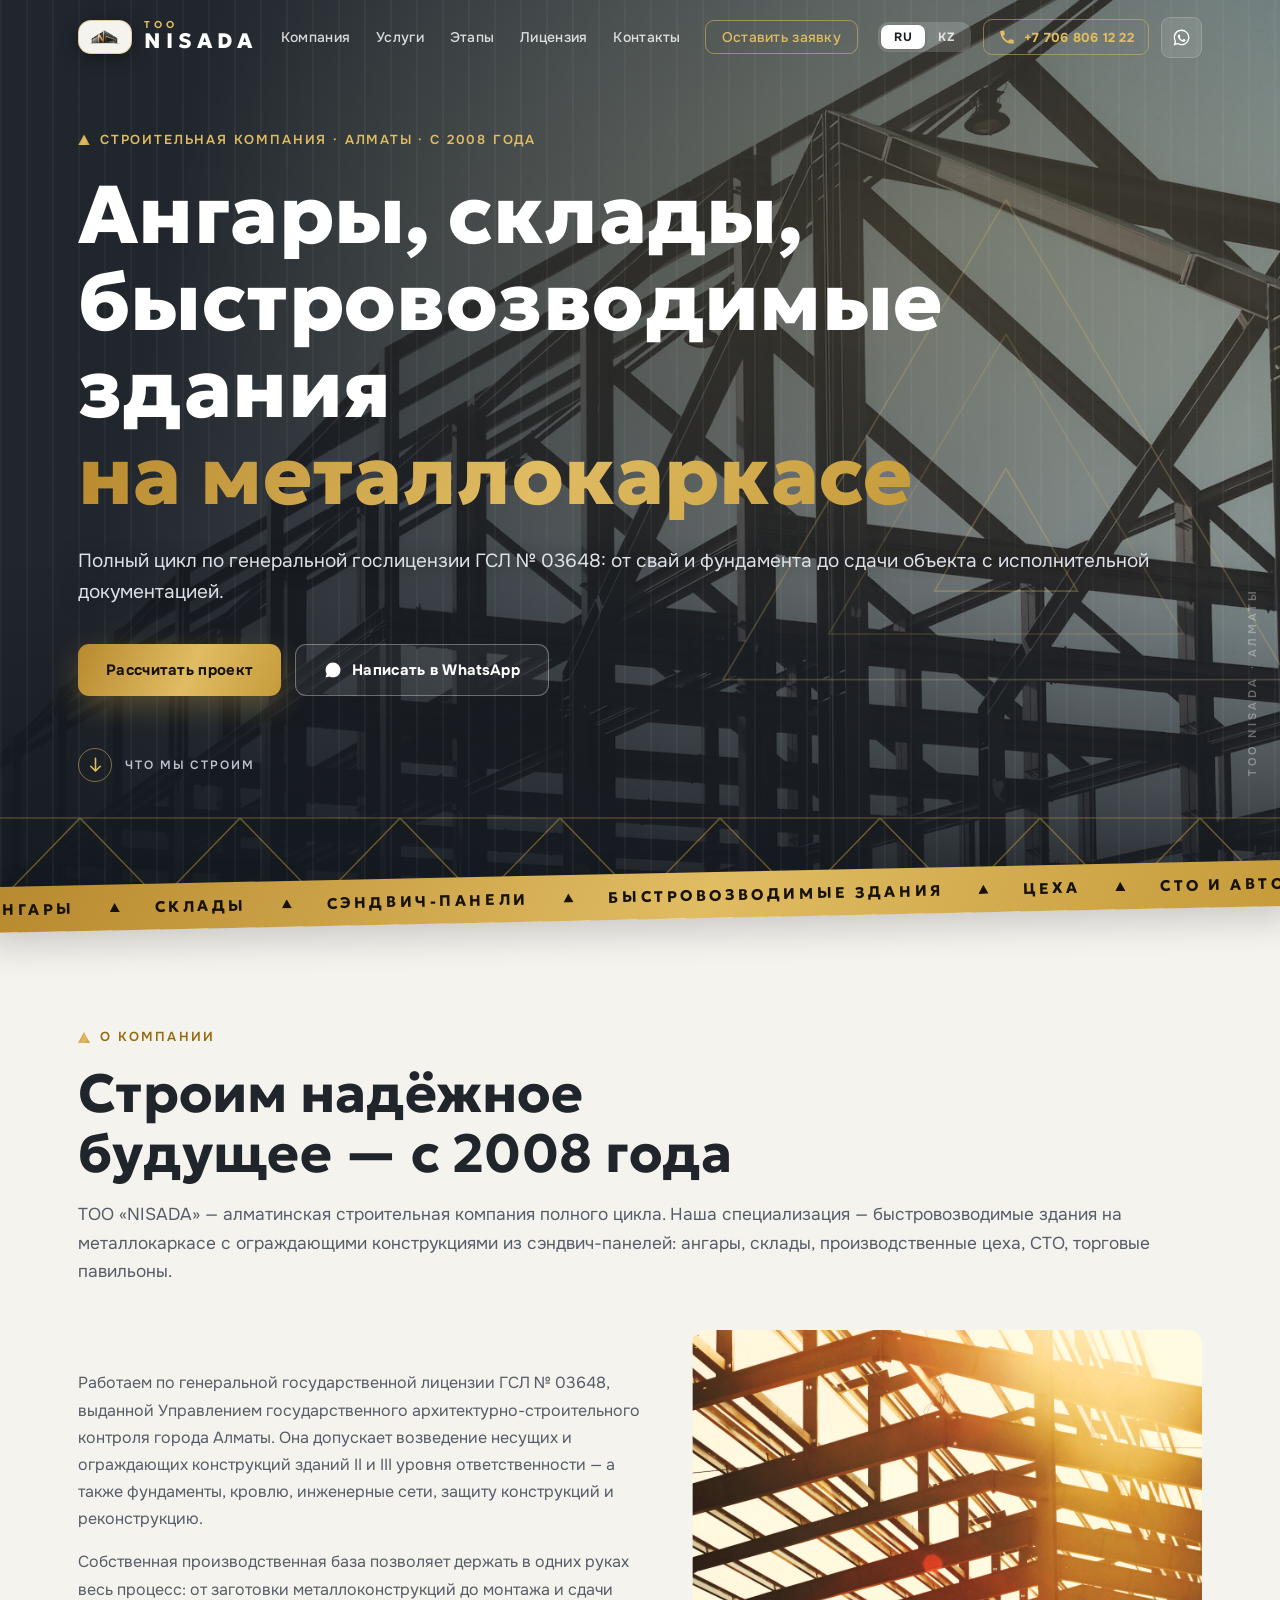
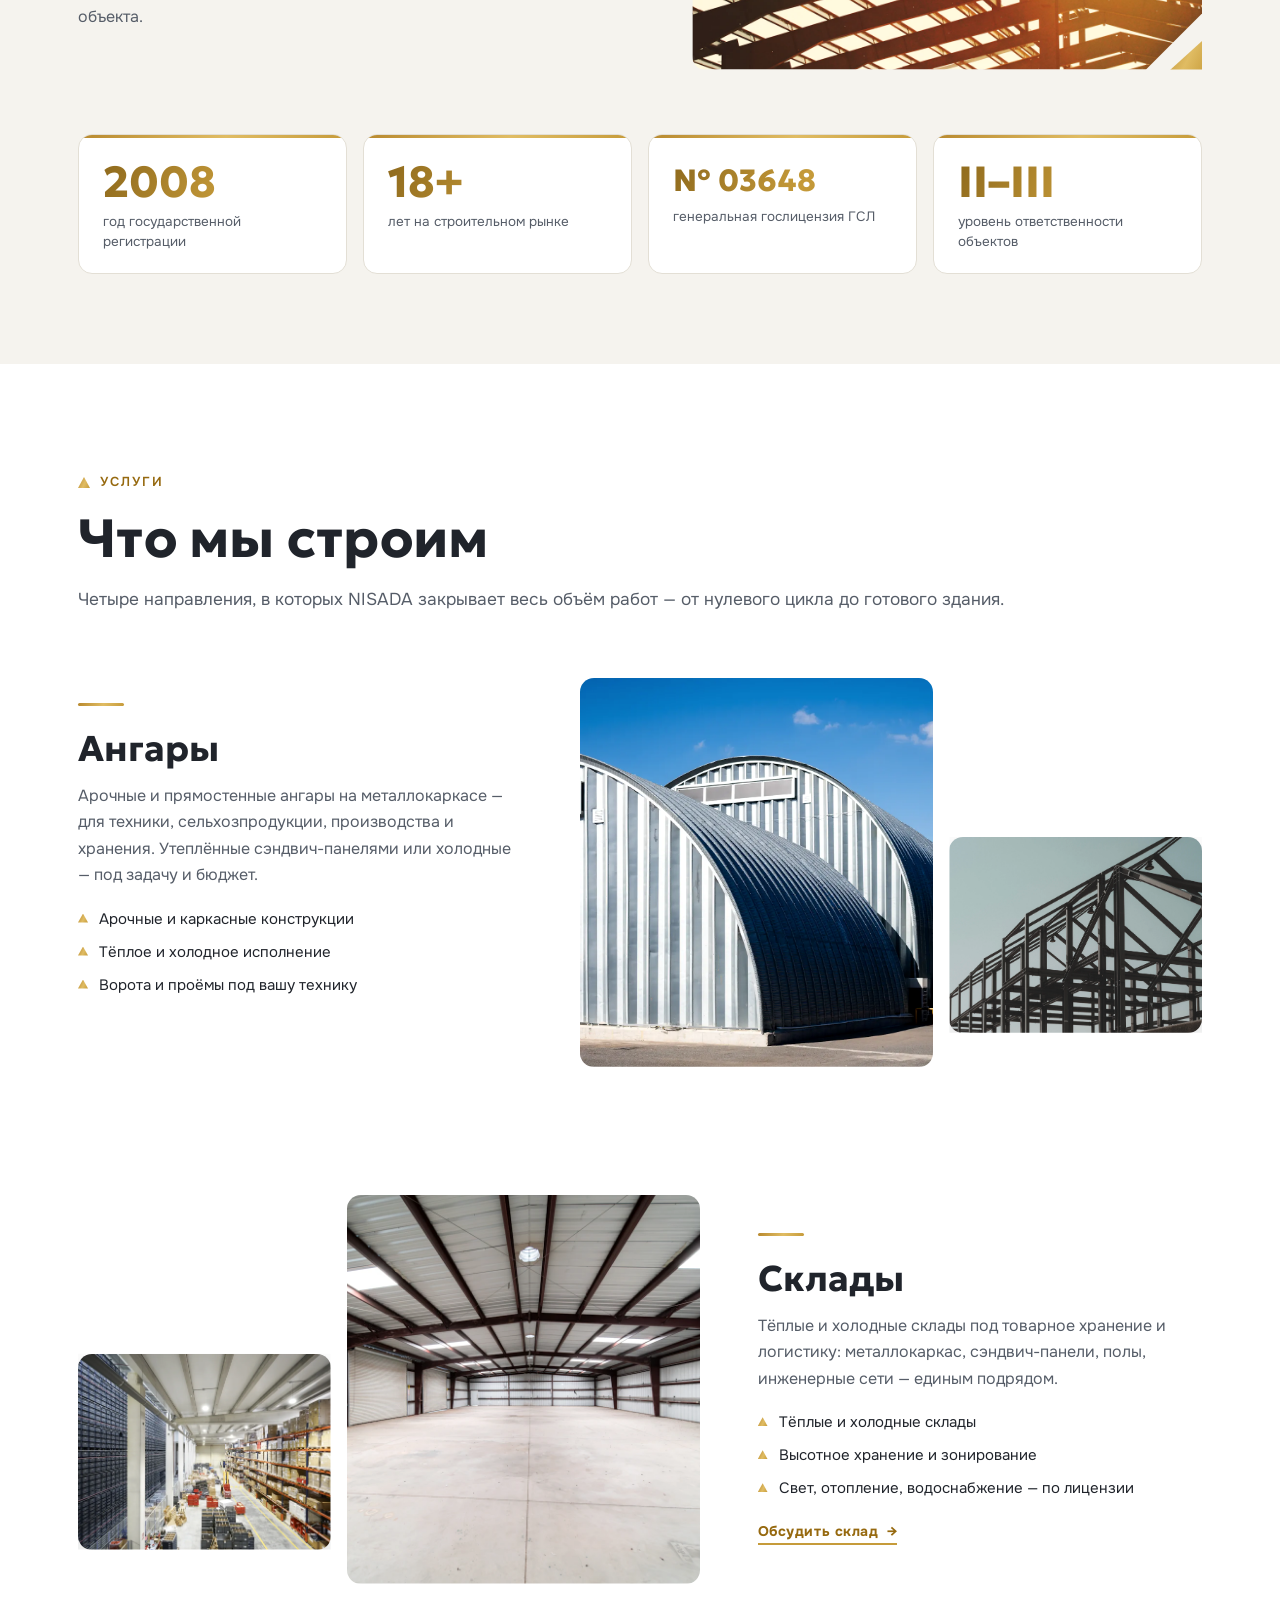
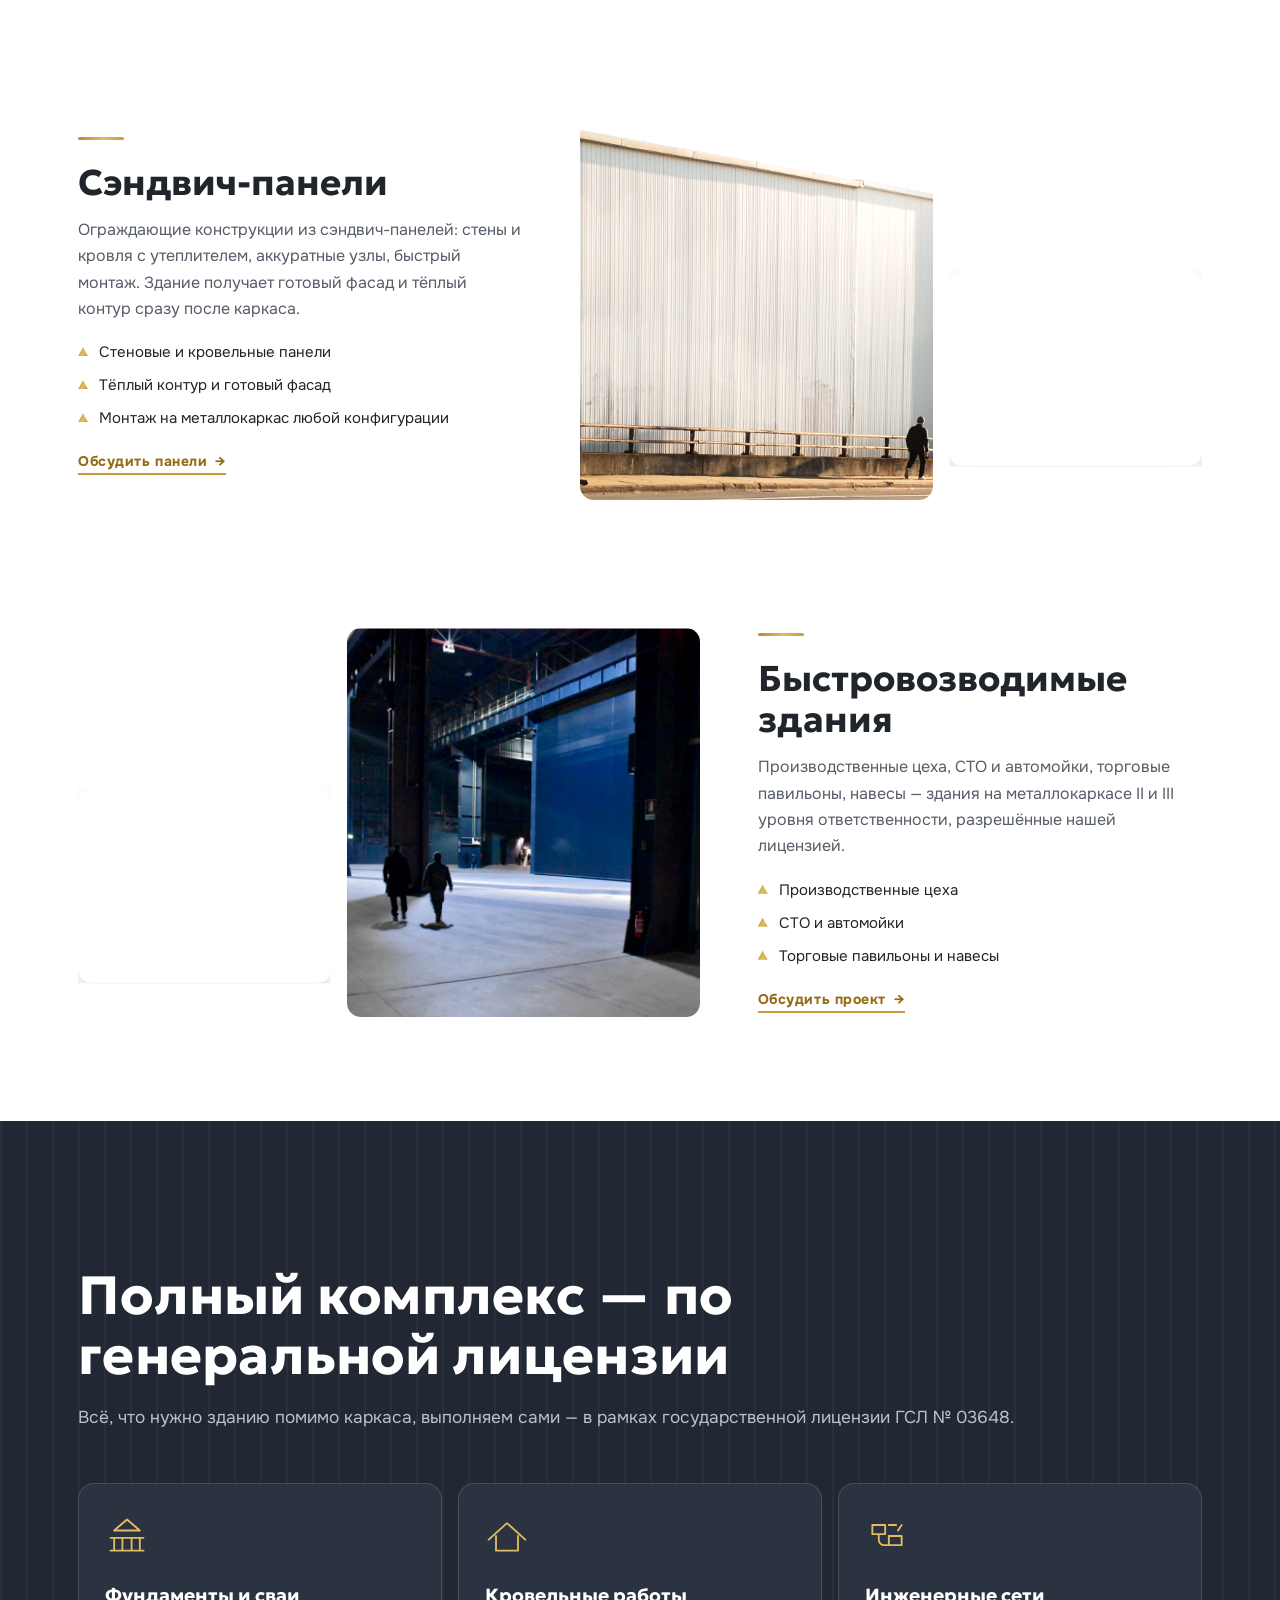
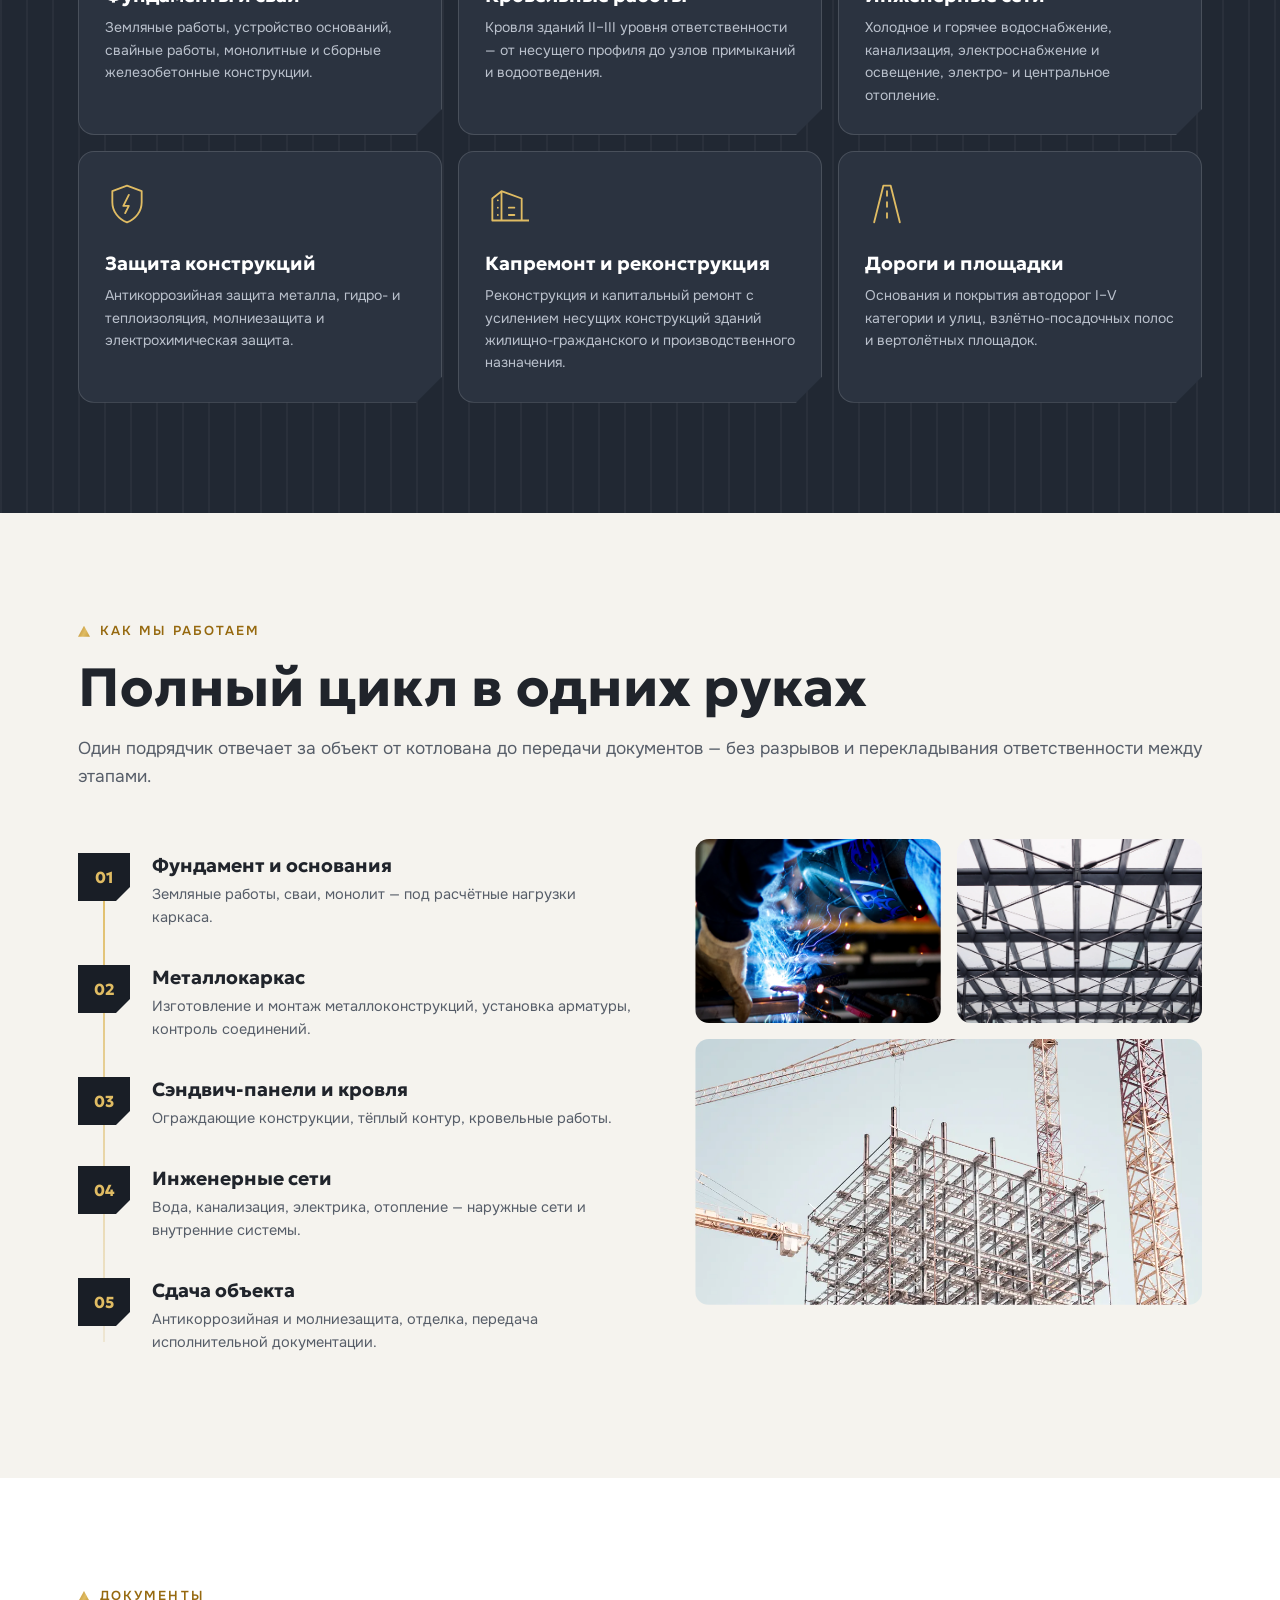
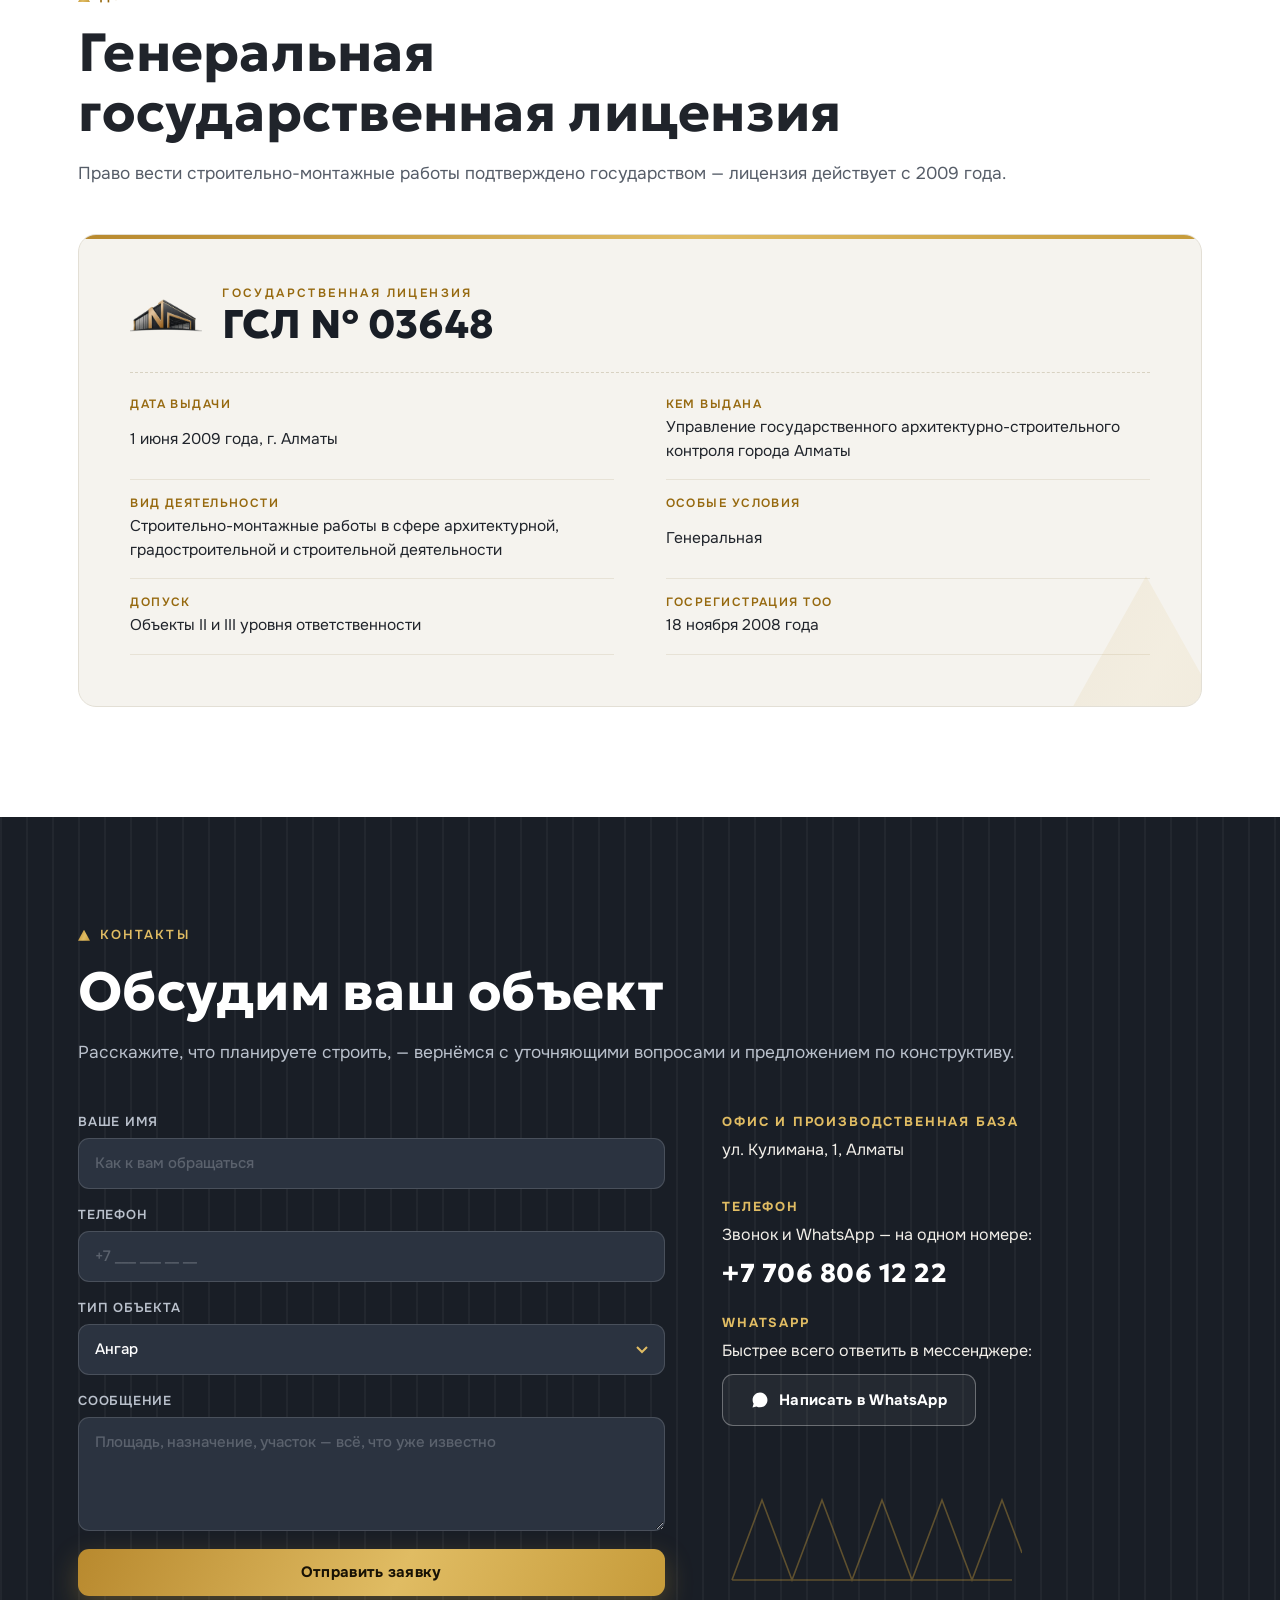
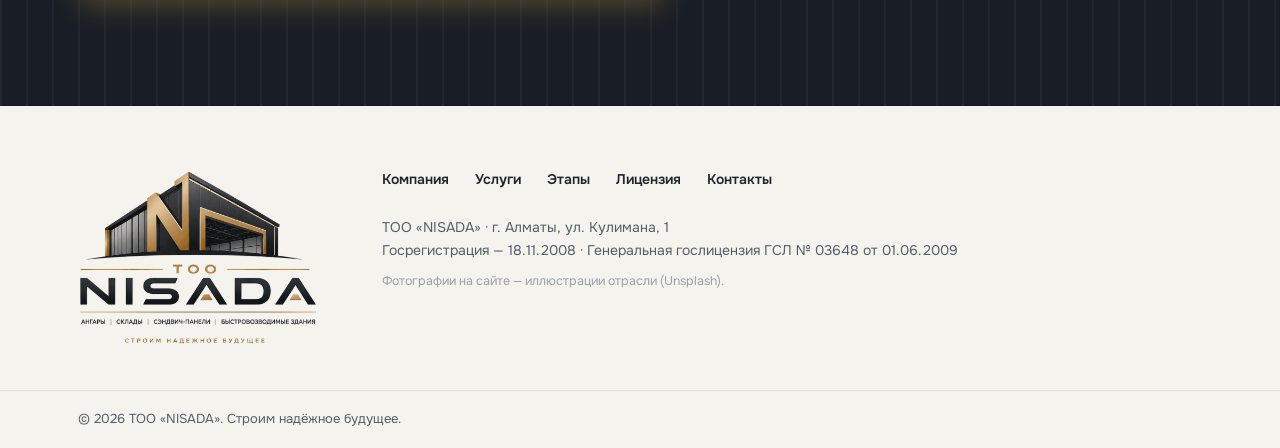
==== index.html @ b513bab9 "Услуги: убираю контурные номера, вместо них золотой штрих Декоративная нумерация 01-04 в карточках у" ====
<!DOCTYPE html>
<html lang="ru">
<head>
<meta charset="UTF-8">
<meta name="viewport" content="width=device-width, initial-scale=1.0">
<title>NISADA — ангары, склады, быстровозводимые здания в Алматы</title>
<meta name="description" content="ТОО «NISADA»: строительство ангаров, складов и быстровозводимых зданий на металлокаркасе и сэндвич-панелях в Алматы. Полный цикл — от фундамента до сдачи. Генеральная гослицензия ГСЛ № 03648, на рынке с 2008 года.">
<meta name="theme-color" content="#191E26">
<link rel="canonical" href="https://songokura.github.io/nisada/">
<meta property="og:type" content="website">
<meta property="og:locale" content="ru_RU">
<meta property="og:title" content="NISADA — ангары, склады, быстровозводимые здания в Алматы">
<meta property="og:description" content="Полный цикл строительства на металлокаркасе и сэндвич-панелях: от фундамента до сдачи с исполнительной документацией. Генеральная гослицензия ГСЛ № 03648, с 2008 года.">
<meta property="og:url" content="https://songokura.github.io/nisada/">
<meta property="og:image" content="https://songokura.github.io/nisada/assets/og-image.jpg">
<meta name="twitter:card" content="summary_large_image">
<link rel="icon" href="favicon.ico" sizes="48x48">
<link rel="icon" type="image/png" sizes="32x32" href="assets/favicon-32.png">
<link rel="icon" type="image/png" sizes="16x16" href="assets/favicon-16.png">
<link rel="apple-touch-icon" href="assets/apple-touch-icon.png">
<link rel="preconnect" href="https://fonts.googleapis.com">
<link rel="preconnect" href="https://fonts.gstatic.com" crossorigin>
<link href="https://fonts.googleapis.com/css2?family=Geologica:wght@300;500;600;700;800&family=Onest:wght@400;500;600;700&display=swap" rel="stylesheet">
<link rel="stylesheet" href="styles.css?v=20260901-2">
<script type="application/ld+json">
{
  "@context": "https://schema.org",
  "@type": "GeneralContractor",
  "name": "ТОО «NISADA»",
  "slogan": "Строим надёжное будущее",
  "description": "Строительство ангаров, складов и быстровозводимых зданий на металлокаркасе и сэндвич-панелях. Полный цикл работ по генеральной государственной лицензии ГСЛ № 03648.",
  "foundingDate": "2008-11-18",
  "url": "https://songokura.github.io/nisada/",
  "image": "https://songokura.github.io/nisada/assets/og-image.jpg",
  "address": {
    "@type": "PostalAddress",
    "streetAddress": "ул. Кулимана, 1",
    "addressLocality": "Алматы",
    "addressCountry": "KZ"
  },
  "areaServed": "Алматы и Алматинская область",
  "knowsAbout": ["ангары", "склады", "сэндвич-панели", "быстровозводимые здания", "металлокаркас"]
}
</script>
</head>
<body>

<div class="progress" aria-hidden="true"><span id="progressBar"></span></div>

<header class="hdr" id="hdr">
  <div class="hdr-in">
    <a class="brand" href="#glavnaya" aria-label="NISADA — на главную">
      <img src="assets/logo-mark.webp" alt="Знак NISADA — здание ангара" width="52" height="36">
      <span class="brand-t"><i data-i18n="brand.too">ТОО</i><b>NISADA</b></span>
    </a>
    <nav class="nav" id="nav" aria-label="Основная навигация">
      <a href="#o-kompanii" data-i18n="nav.company">Компания</a>
      <a href="#uslugi" data-i18n="nav.services">Услуги</a>
      <a href="#etapy" data-i18n="nav.stages">Этапы</a>
      <a href="#licenziya" data-i18n="nav.license">Лицензия</a>
      <a href="#kontakty" data-i18n="nav.contacts">Контакты</a>
      <a href="#kontakty" class="nav-cta" data-i18n="nav.cta">Оставить заявку</a>
    </nav>
    <div class="hdr-right">
      <div class="lang" role="group" aria-label="Язык сайта">
        <button type="button" data-lang="ru" class="is-active" aria-pressed="true" lang="ru">RU</button>
        <button type="button" data-lang="kk" aria-pressed="false" lang="kk">KZ</button>
      </div>
      <a class="tel-btn" href="tel:+77068061222" aria-label="Позвонить +7 706 806 12 22" data-i18n-aria="ct.telaria">
        <svg viewBox="0 0 24 24" width="18" height="18" aria-hidden="true"><path fill="currentColor" d="M6.62 10.79a15.05 15.05 0 0 0 6.59 6.59l2.2-2.2a1 1 0 0 1 1.02-.24c1.12.37 2.33.57 3.57.57a1 1 0 0 1 1 1V20a1 1 0 0 1-1 1C10.4 21 3 13.6 3 4.5a1 1 0 0 1 1-1h3.5a1 1 0 0 1 1 1c0 1.24.2 2.45.57 3.57a1 1 0 0 1-.25 1.02l-2.2 2.2Z"/></svg>
        <span>+7 706 806 12 22</span>
      </a>
      <a class="wa-btn" href="#" data-wa aria-label="Написать в WhatsApp">
        <svg viewBox="0 0 24 24" width="19" height="19" aria-hidden="true"><path fill="currentColor" d="M12.04 2c-5.46 0-9.9 4.44-9.9 9.9 0 1.75.46 3.45 1.33 4.95L2 22l5.3-1.39a9.87 9.87 0 0 0 4.74 1.21h.01c5.45 0 9.89-4.44 9.89-9.9 0-2.64-1.03-5.13-2.9-7A9.82 9.82 0 0 0 12.04 2m0 1.67c2.2 0 4.27.86 5.82 2.42a8.18 8.18 0 0 1 2.41 5.83c0 4.54-3.7 8.23-8.24 8.23a8.2 8.2 0 0 1-4.19-1.15l-.3-.18-3.12.82.83-3.04-.2-.31a8.2 8.2 0 0 1-1.26-4.38c.01-4.54 3.7-8.24 8.25-8.24m-3.35 4.4c-.17 0-.43.06-.66.31-.22.25-.87.85-.87 2.07 0 1.22.89 2.4 1.01 2.56.12.17 1.75 2.67 4.23 3.74.59.26 1.05.41 1.41.52.59.19 1.13.16 1.56.1.48-.07 1.46-.6 1.67-1.18.2-.58.2-1.07.14-1.18-.06-.1-.22-.16-.47-.28-.25-.13-1.47-.72-1.69-.81-.23-.08-.39-.12-.56.13-.16.25-.64.8-.78.97-.15.17-.29.19-.53.06-.25-.12-1.05-.38-1.99-1.23a7.4 7.4 0 0 1-1.38-1.72c-.14-.25-.02-.38.11-.51.11-.11.25-.29.37-.43.13-.15.17-.25.25-.42.08-.16.04-.31-.02-.43-.06-.13-.55-1.35-.77-1.84-.2-.48-.4-.42-.56-.42h-.47Z"/></svg>
        <span>WhatsApp</span>
      </a>
      <button class="burger" id="burger" type="button" aria-expanded="false" aria-controls="nav" aria-label="Открыть меню" data-i18n-aria="nav.open">
        <span></span><span></span><span></span>
      </button>
    </div>
  </div>
</header>

<main id="main">

  <!-- HERO -->
  <section class="hero" id="glavnaya">
    <div class="hero-bg" aria-hidden="true">
      <img src="assets/hero-steel-frame.webp" alt="" width="1600" height="1067" fetchpriority="high" decoding="async">
    </div>
    <div class="hero-rib" aria-hidden="true"></div>
    <svg class="hero-mark" viewBox="0 0 420 360" fill="none" aria-hidden="true">
      <path class="hm-l" d="M210 12 L408 348 L12 348 Z"/>
      <path class="hm-l hm-2" d="M210 106 L334 316 L86 316 Z"/>
      <path class="hm-l hm-3" d="M210 200 L260 286 L160 286 Z"/>
    </svg>
    <div class="wrap hero-in">
      <p class="hero-over reveal"><span class="tri" aria-hidden="true"></span><span data-i18n="hero.over">Строительная компания · Алматы · с 2008 года</span></p>
      <h1 class="hero-h1">
        <span class="h1-line"><span class="h1-inner reveal-line" data-i18n="hero.h1a">Ангары, склады,</span></span>
        <span class="h1-line"><span class="h1-inner reveal-line d1" data-i18n="hero.h1b">быстровозводимые здания</span></span>
        <span class="h1-line"><span class="h1-inner reveal-line d2 gold" data-i18n="hero.h1c">на металлокаркасе</span></span>
      </h1>
      <p class="hero-lead reveal d2" data-i18n="hero.lead">Полный цикл по генеральной гослицензии ГСЛ № 03648: от свай и фундамента до сдачи объекта с исполнительной документацией.</p>
      <div class="hero-cta reveal d3">
        <a class="btn btn-gold" href="#kontakty" data-i18n="hero.cta1">Рассчитать проект</a>
        <a class="btn btn-line" href="#" data-wa>
          <svg viewBox="0 0 24 24" width="18" height="18" aria-hidden="true"><path fill="currentColor" d="M12.04 2c-5.46 0-9.9 4.44-9.9 9.9 0 1.75.46 3.45 1.33 4.95L2 22l5.3-1.39a9.87 9.87 0 0 0 4.74 1.21h.01c5.45 0 9.89-4.44 9.89-9.9 0-2.64-1.03-5.13-2.9-7A9.82 9.82 0 0 0 12.04 2Z"/></svg>
          <span data-i18n="hero.cta2">Написать в WhatsApp</span>
        </a>
      </div>
      <a class="hero-scroll reveal d4" href="#uslugi">
        <span class="hs-arrow" aria-hidden="true"><svg viewBox="0 0 16 24" fill="none"><path d="M8 3v16M2 13l6 6 6-6" stroke="currentColor" stroke-width="2" stroke-linecap="round" stroke-linejoin="round"/></svg></span>
        <span data-i18n="hero.scroll">Что мы строим</span>
      </a>
    </div>
    <p class="hero-sign" aria-hidden="true">ТОО NISADA · Алматы</p>
    <svg class="hero-truss" viewBox="0 0 1440 120" preserveAspectRatio="none" aria-hidden="true">
      <path class="truss-line" d="M0 118 L1440 118 M0 118 L90 8 L180 118 L270 8 L360 118 L450 8 L540 118 L630 8 L720 118 L810 8 L900 118 L990 8 L1080 118 L1170 8 L1260 118 L1350 8 L1440 118 M0 8 L1440 8" fill="none"/>
    </svg>
  </section>

  <!-- MARQUEE -->
  <div class="marquee" aria-hidden="true">
    <div class="marquee-track" id="marqueeTrack">
      <span data-i18n="mq.1">АНГАРЫ</span><i class="tri"></i>
      <span data-i18n="mq.2">СКЛАДЫ</span><i class="tri"></i>
      <span data-i18n="mq.3">СЭНДВИЧ-ПАНЕЛИ</span><i class="tri"></i>
      <span data-i18n="mq.4">БЫСТРОВОЗВОДИМЫЕ ЗДАНИЯ</span><i class="tri"></i>
      <span data-i18n="mq.5">ЦЕХА</span><i class="tri"></i>
      <span data-i18n="mq.6">СТО И АВТОМОЙКИ</span><i class="tri"></i>
      <span data-i18n="mq.7">ПАВИЛЬОНЫ</span><i class="tri"></i>
      <span data-i18n="mq.8">НАВЕСЫ</span><i class="tri"></i>
    </div>
  </div>

  <!-- О КОМПАНИИ -->
  <section class="about" id="o-kompanii">
    <div class="wrap">
      <p class="over reveal"><span class="tri" aria-hidden="true"></span><span data-i18n="about.over">О компании</span></p>
      <h2 class="reveal" data-i18n="about.h2">Строим надёжное будущее — с 2008 года</h2>
      <p class="lead reveal" data-i18n="about.lead">ТОО «NISADA» — алматинская строительная компания полного цикла. Наша специализация — быстровозводимые здания на металлокаркасе с ограждающими конструкциями из сэндвич-панелей: ангары, склады, производственные цеха, СТО, торговые павильоны.</p>
      <div class="about-grid">
        <div class="about-txt reveal">
          <p data-i18n="about.p2">Работаем по генеральной государственной лицензии ГСЛ № 03648, выданной Управлением государственного архитектурно-строительного контроля города Алматы. Она допускает возведение несущих и ограждающих конструкций зданий II и III уровня ответственности — а также фундаменты, кровлю, инженерные сети, защиту конструкций и реконструкцию.</p>
          <p data-i18n="about.p3">Собственная производственная база позволяет держать в одних руках весь процесс: от заготовки металлоконструкций до монтажа и сдачи объекта.</p>
        </div>
        <figure class="about-img reveal-img">
          <img src="assets/karkas-roof.webp" alt="Металлокаркас кровли промышленного здания в лучах солнца" width="1200" height="800" loading="lazy" decoding="async">
          <span class="img-tri" aria-hidden="true"></span>
        </figure>
      </div>
      <ul class="stats">
        <li class="reveal"><b class="stat-n">2008</b><span data-i18n="about.s1">год государственной регистрации</span></li>
        <li class="reveal d1"><b class="stat-n"><span id="cnt-years" data-since="2008-11-18">17</span>+</b><span data-i18n="about.s2">лет на строительном рынке</span></li>
        <li class="reveal d2"><b class="stat-n sm" data-i18n="about.s3b">№ 03648</b><span data-i18n="about.s3">генеральная гослицензия ГСЛ</span></li>
        <li class="reveal d3"><b class="stat-n">II–III</b><span data-i18n="about.s4">уровень ответственности объектов</span></li>
      </ul>
    </div>
  </section>

  <!-- УСЛУГИ -->
  <section class="svc" id="uslugi">
    <div class="wrap">
      <p class="over reveal"><span class="tri" aria-hidden="true"></span><span data-i18n="svc.over">Услуги</span></p>
      <h2 class="reveal" data-i18n="svc.h2">Что мы строим</h2>
      <p class="lead reveal" data-i18n="svc.lead">Четыре направления, в которых NISADA закрывает весь объём работ — от нулевого цикла до готового здания.</p>
    </div>

    <article class="feat" id="angary">
      <div class="wrap feat-in">
        <div class="feat-txt">
          <h3 class="reveal" data-i18n="f1.t">Ангары</h3>
          <p class="reveal" data-i18n="f1.d">Арочные и прямостенные ангары на металлокаркасе — для техники, сельхозпродукции, производства и хранения. Утеплённые сэндвич-панелями или холодные — под задачу и бюджет.</p>
          <ul class="feat-list reveal">
            <li data-i18n="f1.l1">Арочные и каркасные конструкции</li>
            <li data-i18n="f1.l2">Тёплое и холодное исполнение</li>
            <li data-i18n="f1.l3">Ворота и проёмы под вашу технику</li>
          </ul>
          <a class="feat-link reveal" href="#kontakty" data-i18n="f1.cta">Обсудить ангар</a>
        </div>
        <div class="feat-media">
          <figure class="fm-a reveal-img"><img src="assets/angar-arch.webp" alt="Арочный ангар с ограждением из профилированного металла" width="1000" height="1176" loading="lazy" decoding="async"></figure>
          <figure class="fm-b reveal-img"><img src="assets/hero-steel-frame.webp" alt="Стальной каркас ангара на этапе монтажа" width="1600" height="1067" loading="lazy" decoding="async"></figure>
        </div>
      </div>
    </article>

    <article class="feat feat-rev" id="sklady">
      <div class="wrap feat-in">
        <div class="feat-txt">
          <h3 class="reveal" data-i18n="f2.t">Склады</h3>
          <p class="reveal" data-i18n="f2.d">Тёплые и холодные склады под товарное хранение и логистику: металлокаркас, сэндвич-панели, полы, инженерные сети — единым подрядом.</p>
          <ul class="feat-list reveal">
            <li data-i18n="f2.l1">Тёплые и холодные склады</li>
            <li data-i18n="f2.l2">Высотное хранение и зонирование</li>
            <li data-i18n="f2.l3">Свет, отопление, водоснабжение — по лицензии</li>
          </ul>
          <a class="feat-link reveal" href="#kontakty" data-i18n="f2.cta">Обсудить склад</a>
        </div>
        <div class="feat-media">
          <figure class="fm-a reveal-img"><img src="assets/sklad-interior.webp" alt="Интерьер склада на металлокаркасе со светлым полом" width="1200" height="800" loading="lazy" decoding="async"></figure>
          <figure class="fm-b reveal-img"><img src="assets/sklad-racking.webp" alt="Высотные стеллажи товарного склада" width="1200" height="800" loading="lazy" decoding="async"></figure>
        </div>
      </div>
    </article>

    <article class="feat" id="sendvich-paneli">
      <div class="wrap feat-in">
        <div class="feat-txt">
          <h3 class="reveal" data-i18n="f3.t">Сэндвич-панели</h3>
          <p class="reveal" data-i18n="f3.d">Ограждающие конструкции из сэндвич-панелей: стены и кровля с утеплителем, аккуратные узлы, быстрый монтаж. Здание получает готовый фасад и тёплый контур сразу после каркаса.</p>
          <ul class="feat-list reveal">
            <li data-i18n="f3.l1">Стеновые и кровельные панели</li>
            <li data-i18n="f3.l2">Тёплый контур и готовый фасад</li>
            <li data-i18n="f3.l3">Монтаж на металлокаркас любой конфигурации</li>
          </ul>
          <a class="feat-link reveal" href="#kontakty" data-i18n="f3.cta">Обсудить панели</a>
        </div>
        <div class="feat-media">
          <figure class="fm-a reveal-img"><img src="assets/panels-wall.webp" alt="Протяжённый фасад из светлых сэндвич-панелей" width="1600" height="1067" loading="lazy" decoding="async"></figure>
          <figure class="fm-b reveal-img"><img src="assets/bystro-ext.webp" alt="Быстровозводимое здание склада с панельным фасадом" width="1200" height="800" loading="lazy" decoding="async"></figure>
        </div>
      </div>
    </article>

    <article class="feat feat-rev" id="bystrovozvodimye">
      <div class="wrap feat-in">
        <div class="feat-txt">
          <h3 class="reveal" data-i18n="f4.t">Быстровозводимые здания</h3>
          <p class="reveal" data-i18n="f4.d">Производственные цеха, СТО и автомойки, торговые павильоны, навесы — здания на металлокаркасе II и III уровня ответственности, разрешённые нашей лицензией.</p>
          <ul class="feat-list reveal">
            <li data-i18n="f4.l1">Производственные цеха</li>
            <li data-i18n="f4.l2">СТО и автомойки</li>
            <li data-i18n="f4.l3">Торговые павильоны и навесы</li>
          </ul>
          <a class="feat-link reveal" href="#kontakty" data-i18n="f4.cta">Обсудить проект</a>
        </div>
        <div class="feat-media">
          <figure class="fm-a reveal-img"><img src="assets/ceh-space.webp" alt="Просторный производственный корпус с высокими воротами" width="1200" height="800" loading="lazy" decoding="async"></figure>
          <figure class="fm-b reveal-img"><img src="assets/sto-garage.webp" alt="Помещение под СТО с секционными воротами" width="1200" height="800" loading="lazy" decoding="async"></figure>
        </div>
      </div>
    </article>
  </section>

  <!-- РАБОТЫ ПО ЛИЦЕНЗИИ -->
  <section class="works" id="raboty">
    <div class="works-rib" aria-hidden="true"></div>
    <div class="wrap">
      <p class="over over-l reveal"><span class="tri" aria-hidden="true"></span><span data-i18n="works.over">Лицензируемые работы</span></p>
      <h2 class="reveal" data-i18n="works.h2">Полный комплекс — по генеральной лицензии</h2>
      <p class="lead reveal" data-i18n="works.lead">Всё, что нужно зданию помимо каркаса, выполняем сами — в рамках государственной лицензии ГСЛ № 03648.</p>
      <div class="works-grid">
        <article class="wcard reveal" id="fundamenty">
          <svg class="wico" viewBox="0 0 48 48" aria-hidden="true"><path d="M6 40h36M10 40V26m9 14V26m10 14V26m9 14V26M6 26h36M24 6l14 12H10L24 6Z"/></svg>
          <h3 data-i18n="w1.t">Фундаменты и сваи</h3>
          <p data-i18n="w1.d">Земляные работы, устройство оснований, свайные работы, монолитные и сборные железобетонные конструкции.</p>
        </article>
        <article class="wcard reveal d1" id="krovlya">
          <svg class="wico" viewBox="0 0 48 48" aria-hidden="true"><path d="M4 28 24 10l20 18M12 24v16h24V24M12 40h24"/></svg>
          <h3 data-i18n="w2.t">Кровельные работы</h3>
          <p data-i18n="w2.d">Кровля зданий II–III уровня ответственности — от несущего профиля до узлов примыканий и водоотведения.</p>
        </article>
        <article class="wcard reveal d2" id="inzhenernye-seti">
          <svg class="wico" viewBox="0 0 48 48" aria-hidden="true"><path d="M8 12h14v10H8zM26 34h14v-10H26zM15 22v6a6 6 0 0 0 6 6h5M26 12h8M40 12l-4 6"/></svg>
          <h3 data-i18n="w3.t">Инженерные сети</h3>
          <p data-i18n="w3.d">Холодное и горячее водоснабжение, канализация, электроснабжение и освещение, электро- и центральное отопление.</p>
        </article>
        <article class="wcard reveal" id="zashchita">
          <svg class="wico" viewBox="0 0 48 48" aria-hidden="true"><path d="M24 4 8 10v12c0 10 6.6 18.6 16 22 9.4-3.4 16-12 16-22V10L24 4Zm2 10-6 12h6l-4 8"/></svg>
          <h3 data-i18n="w4.t">Защита конструкций</h3>
          <p data-i18n="w4.d">Антикоррозийная защита металла, гидро- и теплоизоляция, молниезащита и электрохимическая защита.</p>
        </article>
        <article class="wcard reveal d1" id="rekonstrukciya">
          <svg class="wico" viewBox="0 0 48 48" aria-hidden="true"><path d="M8 42V18l10-8v32m0-32 22 8v24M8 42h40M26 28h6m-6 8h6M14 20h.01M14 28h.01M14 36h.01"/></svg>
          <h3 data-i18n="w5.t">Капремонт и реконструкция</h3>
          <p data-i18n="w5.d">Реконструкция и капитальный ремонт с усилением несущих конструкций зданий жилищно-гражданского и производственного назначения.</p>
        </article>
        <article class="wcard reveal d2" id="dorogi">
          <svg class="wico" viewBox="0 0 48 48" aria-hidden="true"><path d="M10 44 20 4h8l10 40M24 10v5m0 7v5m0 7v5"/></svg>
          <h3 data-i18n="w6.t">Дороги и площадки</h3>
          <p data-i18n="w6.d">Основания и покрытия автодорог I–V категории и улиц, взлётно-посадочных полос и вертолётных площадок.</p>
        </article>
      </div>
    </div>
  </section>

  <!-- ЭТАПЫ -->
  <section class="stages" id="etapy">
    <div class="wrap">
      <p class="over reveal"><span class="tri" aria-hidden="true"></span><span data-i18n="st.over">Как мы работаем</span></p>
      <h2 class="reveal" data-i18n="st.h2">Полный цикл в одних руках</h2>
      <p class="lead reveal" data-i18n="st.lead">Один подрядчик отвечает за объект от котлована до передачи документов — без разрывов и перекладывания ответственности между этапами.</p>
      <div class="stages-grid">
        <ol class="steps">
          <li class="reveal"><b>01</b><div><h3 data-i18n="st.1t">Фундамент и основания</h3><p data-i18n="st.1d">Земляные работы, сваи, монолит — под расчётные нагрузки каркаса.</p></div></li>
          <li class="reveal d1"><b>02</b><div><h3 data-i18n="st.2t">Металлокаркас</h3><p data-i18n="st.2d">Изготовление и монтаж металлоконструкций, установка арматуры, контроль соединений.</p></div></li>
          <li class="reveal d2"><b>03</b><div><h3 data-i18n="st.3t">Сэндвич-панели и кровля</h3><p data-i18n="st.3d">Ограждающие конструкции, тёплый контур, кровельные работы.</p></div></li>
          <li class="reveal d3"><b>04</b><div><h3 data-i18n="st.4t">Инженерные сети</h3><p data-i18n="st.4d">Вода, канализация, электрика, отопление — наружные сети и внутренние системы.</p></div></li>
          <li class="reveal d4"><b>05</b><div><h3 data-i18n="st.5t">Сдача объекта</h3><p data-i18n="st.5d">Антикоррозийная и молниезащита, отделка, передача исполнительной документации.</p></div></li>
        </ol>
        <div class="stages-media">
          <figure class="reveal-img"><img src="assets/welder.webp" alt="Сварщик за работой над металлоконструкцией" width="1200" height="800" loading="lazy" decoding="async"></figure>
          <figure class="reveal-img"><img src="assets/truss-interior.webp" alt="Стальные фермы кровли изнутри здания" width="1200" height="857" loading="lazy" decoding="async"></figure>
          <figure class="reveal-img tall"><img src="assets/crane-frame.webp" alt="Монтаж стального каркаса с башенными кранами" width="1000" height="1500" loading="lazy" decoding="async"></figure>
        </div>
      </div>
    </div>
  </section>

  <!-- ЛИЦЕНЗИЯ -->
  <section class="lic" id="licenziya">
    <div class="wrap">
      <p class="over reveal"><span class="tri" aria-hidden="true"></span><span data-i18n="lic.over">Документы</span></p>
      <h2 class="reveal" data-i18n="lic.h2">Генеральная государственная лицензия</h2>
      <p class="lead reveal" data-i18n="lic.lead">Право вести строительно-монтажные работы подтверждено государством — лицензия действует с 2009 года.</p>
      <div class="lic-card reveal">
        <div class="lic-head">
          <span class="lic-emblem" aria-hidden="true"><img src="assets/logo-mark.webp" alt="" width="72" height="50" loading="lazy" decoding="async"></span>
          <div>
            <p class="lic-kicker" data-i18n="lic.kicker">Государственная лицензия</p>
            <p class="lic-num">ГСЛ № 03648</p>
          </div>
        </div>
        <dl class="lic-rows">
          <div><dt data-i18n="lic.r1l">Дата выдачи</dt><dd data-i18n="lic.r1v">1 июня 2009 года, г. Алматы</dd></div>
          <div><dt data-i18n="lic.r2l">Кем выдана</dt><dd data-i18n="lic.r2v">Управление государственного архитектурно-строительного контроля города Алматы</dd></div>
          <div><dt data-i18n="lic.r3l">Вид деятельности</dt><dd data-i18n="lic.r3v">Строительно-монтажные работы в сфере архитектурной, градостроительной и строительной деятельности</dd></div>
          <div><dt data-i18n="lic.r4l">Особые условия</dt><dd data-i18n="lic.r4v">Генеральная</dd></div>
          <div><dt data-i18n="lic.r5l">Допуск</dt><dd data-i18n="lic.r5v">Объекты II и III уровня ответственности</dd></div>
          <div><dt data-i18n="lic.r6l">Госрегистрация ТОО</dt><dd data-i18n="lic.r6v">18 ноября 2008 года</dd></div>
        </dl>
      </div>
    </div>
  </section>

  <!-- КОНТАКТЫ -->
  <section class="ct" id="kontakty">
    <div class="ct-rib" aria-hidden="true"></div>
    <div class="wrap">
      <p class="over over-l reveal"><span class="tri" aria-hidden="true"></span><span data-i18n="ct.over">Контакты</span></p>
      <h2 class="reveal" data-i18n="ct.h2">Обсудим ваш объект</h2>
      <p class="lead reveal" data-i18n="ct.lead">Расскажите, что планируете строить, — вернёмся с уточняющими вопросами и предложением по конструктиву.</p>
      <div class="ct-grid">
        <form class="form reveal" id="leadForm" novalidate>
          <div class="field">
            <label for="fName" data-i18n="ct.name">Ваше имя</label>
            <input id="fName" name="name" type="text" autocomplete="name" required data-i18n-ph="ct.nameph" placeholder="Как к вам обращаться">
            <span class="ferr" data-i18n="err.name">Укажите имя</span>
          </div>
          <div class="field">
            <label for="fPhone" data-i18n="ct.phone">Телефон</label>
            <input id="fPhone" name="phone" type="tel" inputmode="tel" autocomplete="tel" required placeholder="+7 ___ ___ __ __">
            <span class="ferr" data-i18n="err.phone">Укажите телефон в формате +7</span>
          </div>
          <div class="field">
            <label for="fType" data-i18n="ct.type">Тип объекта</label>
            <select id="fType" name="type">
              <option data-i18n="ct.o1">Ангар</option>
              <option data-i18n="ct.o2">Склад</option>
              <option data-i18n="ct.o3">Производственный цех</option>
              <option data-i18n="ct.o4">СТО или автомойка</option>
              <option data-i18n="ct.o5">Торговый павильон</option>
              <option data-i18n="ct.o6">Другое</option>
            </select>
          </div>
          <div class="field">
            <label for="fMsg" data-i18n="ct.msg">Сообщение</label>
            <textarea id="fMsg" name="msg" rows="4" data-i18n-ph="ct.msgph" placeholder="Площадь, назначение, участок — всё, что уже известно"></textarea>
          </div>
          <button class="btn btn-gold btn-wide" type="submit" data-i18n="ct.send">Отправить заявку</button>
          <div class="form-ok" id="formOk" hidden>
            <b data-i18n="ct.ok1">Спасибо! Заявка принята.</b>
            <p data-i18n="ct.ok2">Мы свяжемся с вами в ближайшее время.</p>
          </div>
        </form>
        <div class="ct-info reveal">
          <div class="ct-block">
            <h3 data-i18n="ct.a1l">Офис и производственная база</h3>
            <p data-i18n="ct.a1v">ул. Кулимана, 1, Алматы</p>
          </div>
          <div class="ct-block">
            <h3 data-i18n="ct.tl">Телефон</h3>
            <p data-i18n="ct.tv">Звонок и WhatsApp — на одном номере:</p>
            <a class="ct-tel" href="tel:+77068061222">+7 706 806 12 22</a>
          </div>
          <div class="ct-block">
            <h3 data-i18n="ct.wl">WhatsApp</h3>
            <p data-i18n="ct.wv">Быстрее всего ответить в мессенджере:</p>
            <a class="btn btn-line" href="#" data-wa>
              <svg viewBox="0 0 24 24" width="18" height="18" aria-hidden="true"><path fill="currentColor" d="M12.04 2c-5.46 0-9.9 4.44-9.9 9.9 0 1.75.46 3.45 1.33 4.95L2 22l5.3-1.39a9.87 9.87 0 0 0 4.74 1.21h.01c5.45 0 9.89-4.44 9.89-9.9 0-2.64-1.03-5.13-2.9-7A9.82 9.82 0 0 0 12.04 2Z"/></svg>
              <span data-i18n="ct.wbtn">Написать в WhatsApp</span>
            </a>
          </div>
          <svg class="ct-deco" viewBox="0 0 300 130" aria-hidden="true">
            <path class="truss-line" d="M10 120h280M10 120 40 40l30 80 30-80 30 80 30-80 30 80 30-80 30 80 30-80 20 53" fill="none"/>
          </svg>
        </div>
      </div>
    </div>
  </section>
</main>

<footer class="ftr">
  <div class="wrap ftr-in">
    <div class="ftr-brand">
      <img src="assets/logo-full.webp" alt="Логотип ТОО NISADA — ангары, склады, сэндвич-панели, быстровозводимые здания" width="240" height="187" loading="lazy" decoding="async">
    </div>
    <div class="ftr-cols">
      <nav class="ftr-nav" aria-label="Навигация в подвале">
        <a href="#o-kompanii" data-i18n="nav.company">Компания</a>
        <a href="#uslugi" data-i18n="nav.services">Услуги</a>
        <a href="#etapy" data-i18n="nav.stages">Этапы</a>
        <a href="#licenziya" data-i18n="nav.license">Лицензия</a>
        <a href="#kontakty" data-i18n="nav.contacts">Контакты</a>
      </nav>
      <div class="ftr-req">
        <p data-i18n="ft.r1">ТОО «NISADA» · г. Алматы, ул. Кулимана, 1</p>
        <p data-i18n="ft.r2">Госрегистрация — 18.11.2008 · Генеральная гослицензия ГСЛ № 03648 от 01.06.2009</p>
        <p class="ftr-note" data-i18n="ft.r3">Фотографии на сайте — иллюстрации отрасли (Unsplash).</p>
      </div>
    </div>
  </div>
  <div class="ftr-bot">
    <div class="wrap"><p><span data-i18n="ft.c">© 2026 ТОО «NISADA». Строим надёжное будущее.</span></p></div>
  </div>
</footer>

<div class="toast" id="toast" role="status" aria-live="polite" hidden>
  <span class="tri" aria-hidden="true"></span>
  <p id="toastTxt"></p>
</div>

<div class="mnav" id="mnav" aria-hidden="true">
  <nav class="mnav-in" aria-label="Мобильная навигация">
    <a href="#o-kompanii" data-i18n="nav.company">Компания</a>
    <a href="#uslugi" data-i18n="nav.services">Услуги</a>
    <a href="#etapy" data-i18n="nav.stages">Этапы</a>
    <a href="#licenziya" data-i18n="nav.license">Лицензия</a>
    <a href="#kontakty" data-i18n="nav.contacts">Контакты</a>
    <a href="#kontakty" class="mnav-cta" data-i18n="nav.cta">Оставить заявку</a>
    <div class="mnav-contacts">
      <a href="tel:+77068061222" class="mnav-tel">+7 706 806 12 22</a>
      <a href="#" data-wa class="mnav-wa"><span data-i18n="ct.wbtn">Написать в WhatsApp</span></a>
    </div>
  </nav>
</div>

<script src="script.js?v=20260901-2" defer></script>
</body>
</html>
---- styles.css ----
/* ============ NISADA — графит + золото ============ */
:root{
  --ink:#191E26;          /* графит-чернила, светлее прежнего #101318 */
  --coal:#212833;         /* тёмная секция */
  --steel:#2B3340;        /* карточки на тёмном */
  --paper:#F5F3EE;        /* тёплая бумага */
  --white:#FFFFFF;
  --gold:#C69B3A;
  --gold2:#E0BC63;
  --gold-grad:linear-gradient(115deg,#B8892E 0%,#E0BC63 55%,#C69B3A 100%);
  --tx:#20242B;           /* текст на светлом */
  --tx-soft:#565D68;
  --tx-inv:#F2EFE9;       /* текст на тёмном */
  --tx-inv-soft:#BAC1CC;
  --line-l:#E3DFD5;
  --line-d:rgba(255,255,255,.14);
  --disp:"Geologica","Segoe UI",sans-serif;
  --body:"Onest","Segoe UI",sans-serif;
  --hdr-h:74px;
  --rib:repeating-linear-gradient(90deg,rgba(255,255,255,.04) 0 2px,transparent 2px 26px);
}

*{margin:0;padding:0;box-sizing:border-box}
html{scroll-behavior:smooth;overflow-x:clip}
body{
  font-family:var(--body);color:var(--tx);background:var(--paper);
  line-height:1.6;font-size:16px;overflow-x:clip;
}
img{max-width:100%;height:auto;display:block}
a{color:inherit;text-decoration:none}
ul,ol{list-style:none}
[id]{scroll-margin-top:calc(var(--hdr-h) + 14px)}

.wrap{max-width:1220px;margin-inline:auto;padding-inline:clamp(20px,4vw,48px)}

/* ---- золотой треугольник (мотив из «A» логотипа) ---- */
.tri{
  display:inline-block;width:12px;height:11px;flex:none;
  background:var(--gold-grad);
  clip-path:polygon(50% 0,100% 100%,0 100%);
}

/* ---- прогресс чтения ---- */
.progress{position:fixed;inset:0 0 auto 0;height:3px;z-index:120;pointer-events:none}
.progress span{display:block;height:100%;width:0;background:var(--gold-grad)}

/* ============ ШАПКА ============ */
.hdr{
  position:fixed;inset:0 0 auto 0;z-index:100;height:var(--hdr-h);
  background:transparent;transition:background .35s ease,box-shadow .35s ease;
}
.hdr.scrolled,body.menu-open .hdr{background:rgba(25,30,38,.96);box-shadow:0 8px 30px rgba(0,0,0,.28)}
.hdr-in{
  max-width:1220px;margin-inline:auto;height:100%;
  padding-inline:clamp(20px,4vw,48px);
  display:flex;align-items:center;gap:20px;
}
.brand{display:flex;align-items:center;gap:12px;position:relative;z-index:96}
.brand img{
  width:54px;height:auto;flex:none;
  background:var(--paper);padding:9px 11px;border-radius:13px;
  border:1px solid rgba(198,155,58,.45);box-shadow:0 4px 16px rgba(0,0,0,.35);
  transition:transform .3s ease,border-color .3s ease;
}
.brand:hover img{transform:translateY(-2px);border-color:var(--gold2)}
.brand-t{display:flex;flex-direction:column;line-height:1.05}
.brand-t i{font:600 10px/1 var(--disp);letter-spacing:.42em;color:var(--gold2);font-style:normal}
.brand-t b{font:800 21px/1.1 var(--disp);letter-spacing:.24em;color:#fff}

.nav{display:flex;align-items:center;gap:22px;margin-left:auto}
.nav a{
  color:rgba(255,255,255,.82);font:500 14px/1 var(--body);letter-spacing:.02em;
  padding:8px 2px;position:relative;transition:color .25s;
}
.nav a::after{
  content:"";position:absolute;left:2px;right:100%;bottom:2px;height:2px;
  background:var(--gold-grad);transition:right .3s ease;
}
.nav a:hover{color:#fff}
.nav a:hover::after{right:2px}
.nav .nav-cta{
  border:1px solid rgba(224,188,99,.55);border-radius:9px;padding:9px 16px;color:var(--gold2);
  white-space:nowrap;
}
.nav .nav-cta::after{display:none}
.nav .nav-cta:hover{background:rgba(198,155,58,.14);color:var(--gold2)}

.hdr-right{display:flex;align-items:center;gap:12px;margin-left:auto;position:relative;z-index:96}
.nav + .hdr-right{margin-left:0}

/* переключатель языка — стандарт студии */
.lang{display:flex;gap:0;background:rgba(255,255,255,.16);border-radius:10px;padding:3px}
.lang button{
  border:0;background:transparent;border-radius:7px;cursor:pointer;
  padding:6px 13px;font:700 12px/1 var(--body);letter-spacing:.06em;
  color:rgba(255,255,255,.8);transition:background .25s,color .25s;
}
.lang button:hover{color:#fff}
.lang button.is-active{background:#fff;color:var(--ink);box-shadow:0 1px 3px rgba(0,0,0,.18)}
.lang button:focus-visible{outline:2px solid currentColor;outline-offset:2px}

.wa-btn{
  display:flex;align-items:center;gap:8px;
  background:rgba(255,255,255,.1);border:1px solid rgba(255,255,255,.18);
  color:#fff;border-radius:9px;padding:10px;font:600 13px/1 var(--body);
  transition:background .25s,border-color .25s;
}
.wa-btn span{display:none}
.wa-btn:hover{background:rgba(198,155,58,.2);border-color:rgba(224,188,99,.5)}

.tel-btn{
  display:flex;align-items:center;gap:8px;
  border:1px solid rgba(224,188,99,.5);border-radius:9px;padding:8px 14px;
  color:var(--gold2);font:700 13px/1 var(--body);letter-spacing:.02em;white-space:nowrap;
  transition:background .25s,border-color .25s,color .25s;
}
.tel-btn:hover{background:rgba(198,155,58,.16);border-color:var(--gold2);color:#fff}

.burger{
  display:none;flex-direction:column;justify-content:center;gap:5px;
  width:44px;height:44px;padding:10px;border:0;background:transparent;cursor:pointer;
  position:relative;z-index:96;
}
.burger span{display:block;height:2px;width:100%;background:#fff;border-radius:2px;transition:transform .3s,opacity .3s}
body.menu-open .burger span:nth-child(1){transform:translateY(7px) rotate(45deg)}
body.menu-open .burger span:nth-child(2){opacity:0}
body.menu-open .burger span:nth-child(3){transform:translateY(-7px) rotate(-45deg)}

/* мобильное меню-оверлей */
.mnav{
  position:fixed;inset:0;z-index:90;background:#171C24;
  opacity:0;visibility:hidden;transition:opacity .3s ease,visibility .3s ease;
  overflow-y:auto;
}
body.menu-open .mnav{opacity:1;visibility:visible}
.mnav-in{
  min-height:100%;display:flex;flex-direction:column;justify-content:center;gap:6px;
  padding:calc(var(--hdr-h) + 24px) clamp(24px,7vw,60px) 48px;
}
.mnav-in a{
  color:var(--tx-inv);font:600 clamp(24px,6vw,32px)/1.2 var(--disp);
  padding:12px 0;border-bottom:1px solid var(--line-d);
  display:flex;align-items:center;gap:14px;
  transform:translateY(14px);opacity:0;transition:transform .4s ease,opacity .4s ease;
}
.mnav-in a::before{content:"";width:10px;height:9px;background:var(--gold-grad);clip-path:polygon(50% 0,100% 100%,0 100%);flex:none}
body.menu-open .mnav-in a{transform:none;opacity:1}
.mnav-in a:nth-child(2){transition-delay:.05s}
.mnav-in a:nth-child(3){transition-delay:.1s}
.mnav-in a:nth-child(4){transition-delay:.15s}
.mnav-in a:nth-child(5){transition-delay:.2s}
.mnav-in a:nth-child(6){transition-delay:.25s}
.mnav-cta{color:var(--gold2)!important;border-bottom:0!important}
.mnav-contacts{
  display:flex;flex-direction:column;gap:10px;margin-top:22px;
  opacity:0;transform:translateY(14px);transition:transform .4s ease .3s,opacity .4s ease .3s;
}
body.menu-open .mnav-contacts{opacity:1;transform:none}
.mnav-contacts a{
  font:700 17px/1 var(--body)!important;letter-spacing:.02em;
  padding:14px 18px!important;border:1px solid rgba(224,188,99,.45)!important;
  border-radius:11px;justify-content:center;opacity:1!important;transform:none!important;
  transition:background .25s!important;
}
.mnav-contacts a::before{display:none}
.mnav-tel{color:var(--gold2)!important}
.mnav-wa{color:#fff!important;border-color:rgba(255,255,255,.2)!important;background:rgba(255,255,255,.07)}

/* ============ КНОПКИ ============ */
.btn{
  display:inline-flex;align-items:center;justify-content:center;gap:10px;
  font:700 15px/1 var(--body);letter-spacing:.02em;border-radius:11px;
  padding:16px 28px;cursor:pointer;border:0;
  transition:transform .25s ease,box-shadow .25s ease,background .25s,border-color .25s;
}
.btn-gold{
  background:var(--gold-grad);color:#181205;
  box-shadow:0 10px 28px rgba(198,155,58,.32);
}
.btn-gold:hover{transform:translateY(-2px);box-shadow:0 14px 34px rgba(198,155,58,.42)}
.btn-line{
  border:1px solid rgba(255,255,255,.32);color:#fff;background:rgba(255,255,255,.05);
}
.btn-line:hover{border-color:var(--gold2);color:var(--gold2);transform:translateY(-2px)}
.btn-wide{width:100%}
.btn:focus-visible,a:focus-visible,button:focus-visible{outline:2px solid var(--gold2);outline-offset:3px}

/* ============ HERO ============ */
.hero{
  position:relative;min-height:100svh;display:flex;align-items:center;
  background:var(--ink);color:var(--tx-inv);overflow:hidden;
  padding:calc(var(--hdr-h) + 44px) 0 104px;
}
.hero-bg{position:absolute;inset:0;z-index:0;overflow:hidden}
.hero-bg img{
  width:100%;height:100%;object-fit:cover;object-position:68% 42%;
  opacity:.88;filter:saturate(.72) contrast(1.02) brightness(1.12);
  transform:scale(1.06);
  animation:heroDrift 30s ease-in-out infinite alternate;
}
@keyframes heroDrift{
  from{transform:scale(1.06) translate3d(0,0,0)}
  to{transform:scale(1.15) translate3d(-1.6%,-1.8%,0)}
}
/* Затемнение держим ровно там, где лежит текст: слева плотно, справа кадр открыт. */
.hero-bg::after{
  content:"";position:absolute;inset:0;
  background:
    radial-gradient(105% 80% at 76% 26%,rgba(224,188,99,.15) 0%,rgba(224,188,99,0) 60%),
    linear-gradient(100deg,rgba(20,25,32,.92) 14%,rgba(20,25,32,.6) 52%,rgba(20,25,32,.1) 100%),
    linear-gradient(0deg,rgba(20,25,32,.86) 0%,rgba(20,25,32,0) 40%);
}
.hero-rib{position:absolute;inset:0;z-index:1;background:var(--rib);pointer-events:none}

/* сквозной мотив — треугольник из «A» логотипа, вычерченный как на чертеже */
.hero-mark{
  position:absolute;z-index:1;right:clamp(-70px,-2vw,0px);top:50%;
  width:min(50vw,600px);height:auto;transform:translateY(-52%);
  pointer-events:none;overflow:visible;
}
.hero-mark .hm-l{
  stroke:var(--gold2);stroke-width:1.2;opacity:.24;
  stroke-dasharray:1200;stroke-dashoffset:1200;
  animation:markDraw 2.8s cubic-bezier(.2,.7,.3,1) .35s forwards;
}
.hero-mark .hm-2{opacity:.17;animation-delay:.75s}
.hero-mark .hm-3{opacity:.28;animation-delay:1.15s}
@keyframes markDraw{to{stroke-dashoffset:0}}

.hero-in{position:relative;z-index:2;width:100%}
.hero-over{
  display:flex;align-items:center;gap:10px;
  font:600 13px/1.3 var(--body);letter-spacing:.14em;text-transform:uppercase;color:var(--gold2);
  margin-bottom:24px;
}
.hero-h1{font:800 clamp(30px,6.4vw,84px)/1.06 var(--disp);letter-spacing:.005em;color:#fff;text-wrap:balance}
.h1-line{display:block;overflow:hidden}
.h1-inner{display:inline-block}
.hero-h1 .gold{background:var(--gold-grad);-webkit-background-clip:text;background-clip:text;color:transparent}
.hero-lead{
  margin-top:26px;font-size:clamp(16px,1.5vw,19px);color:#DDE1E8;line-height:1.65;
  text-shadow:0 1px 18px rgba(16,20,26,.5);
}
.hero-cta{display:flex;flex-wrap:wrap;gap:14px;margin-top:36px}

/* подсказка прокрутки — вместо плиток-достижений, они живут в блоке доверия ниже */
.hero-scroll{
  display:inline-flex;align-items:center;gap:13px;margin-top:52px;
  font:600 12px/1 var(--body);letter-spacing:.16em;text-transform:uppercase;
  color:var(--tx-inv-soft);transition:color .3s ease;
}
.hero-scroll:hover{color:var(--gold2)}
.hero-scroll .hs-arrow{
  width:34px;height:34px;flex:none;display:grid;place-items:center;border-radius:50%;
  border:1px solid rgba(224,188,99,.5);color:var(--gold2);
  transition:border-color .3s ease,background .3s ease;
}
.hero-scroll:hover .hs-arrow{background:rgba(224,188,99,.12);border-color:var(--gold2)}
.hero-scroll .hs-arrow svg{width:13px;height:19px;animation:hsBob 2.1s ease-in-out infinite}
@keyframes hsBob{0%,100%{transform:translateY(-2px)}50%{transform:translateY(2px)}}

/* вертикальная подпись у правого края — балансирует композицию */
.hero-sign{
  position:absolute;z-index:2;right:22px;bottom:124px;
  transform:rotate(180deg);writing-mode:vertical-rl;
  font:600 11px/1 var(--body);letter-spacing:.3em;text-transform:uppercase;
  color:rgba(255,255,255,.34);pointer-events:none;
}
.hero-truss{
  position:absolute;left:0;right:0;bottom:-2px;z-index:1;width:100%;height:90px;opacity:.5;
}
.truss-line{stroke:var(--gold);stroke-width:1.6;stroke-dasharray:3400;stroke-dashoffset:3400}
.on .truss-line,
.truss-line.on{animation:dash 2.6s ease forwards}
@keyframes dash{to{stroke-dashoffset:0}}

/* ============ MARQUEE ============ */
.marquee{
  background:var(--gold-grad);color:#181205;overflow:hidden;
  transform:rotate(-1.2deg) scale(1.02);margin:-26px 0 0;position:relative;z-index:3;
  box-shadow:0 12px 34px rgba(0,0,0,.18);
}
.marquee-track{
  display:flex;align-items:center;gap:34px;width:max-content;
  padding:15px 0;animation:mq 30s linear infinite;
}
.marquee-track span{font:700 15px/1 var(--disp);letter-spacing:.22em;white-space:nowrap}
.marquee-track .tri{background:#181205;width:10px;height:9px}
@keyframes mq{to{transform:translateX(-50%)}}

/* ============ общие головы секций ============ */
.over{
  display:flex;align-items:center;gap:10px;
  font:600 13px/1.3 var(--body);letter-spacing:.16em;text-transform:uppercase;color:#96690f;
  margin-bottom:18px;
}
.over-l{color:var(--gold2)}
h2{font:700 clamp(30px,4.2vw,54px)/1.12 var(--disp);letter-spacing:.005em;text-wrap:balance}
.lead{margin-top:16px;font-size:clamp(16px,1.35vw,18.5px);color:var(--tx-soft);line-height:1.65}

/* ============ О КОМПАНИИ ============ */
.about{background:var(--paper);padding:110px 0 90px}
.about-grid{
  display:grid;grid-template-columns:minmax(0,1.05fr) minmax(0,.95fr);gap:clamp(28px,4vw,64px);
  align-items:center;margin-top:44px;
}
.about-txt p{color:var(--tx-soft);line-height:1.7}
.about-txt p + p{margin-top:16px}
.about-img{position:relative}
.about-img img{
  border-radius:14px;width:100%;
  clip-path:polygon(0 0,100% 0,100% calc(100% - 56px),calc(100% - 56px) 100%,0 100%);
  filter:saturate(.92) contrast(1.03);
}
.img-tri{
  position:absolute;right:-6px;bottom:-6px;width:44px;height:40px;
  background:var(--gold-grad);clip-path:polygon(100% 0,100% 100%,0 100%);
}
.stats{
  display:grid;grid-template-columns:repeat(4,1fr);gap:16px;margin-top:64px;
}
.stats li{
  background:#fff;border:1px solid var(--line-l);border-radius:14px;
  padding:26px 24px 22px;position:relative;overflow:hidden;
}
.stats li::before{
  content:"";position:absolute;top:0;left:0;right:0;height:3px;background:var(--gold-grad);
}
.stat-n{
  display:block;font:800 clamp(34px,3.4vw,46px)/1 var(--disp);
  background:linear-gradient(115deg,#8f6a1d,#C69B3A 60%,#a97f24);
  -webkit-background-clip:text;background-clip:text;color:transparent;
  margin-bottom:8px;white-space:nowrap;
}
.stat-n.sm{font-size:clamp(26px,2.4vw,34px);line-height:1.25}
.stats li > span{font-size:13.5px;color:var(--tx-soft);line-height:1.45;display:block}

/* ============ УСЛУГИ ============ */
.svc{background:#fff;padding:110px 0 40px}
.feat{padding:64px 0}
.feat-in{
  display:grid;grid-template-columns:minmax(0,5fr) minmax(0,7fr);gap:clamp(28px,4.5vw,70px);
  align-items:center;
}
.feat-rev .feat-in{grid-template-columns:minmax(0,7fr) minmax(0,5fr)}
.feat-rev .feat-txt{order:2}
.feat-rev .feat-media{order:1}
.feat-txt{position:relative}
.feat h3{font:700 clamp(26px,2.8vw,38px)/1.15 var(--disp)}
/* Вместо контурного номера — золотой штрих: ритм блока держит, цифрой не является. */
.feat-txt > h3::before{
  content:"";display:block;width:46px;height:3px;border-radius:2px;
  background:var(--gold-grad);margin-bottom:22px;
}
.feat-txt > p{margin-top:14px;color:var(--tx-soft);line-height:1.65}
.feat-list{margin-top:18px;display:grid;gap:9px}
.feat-list li{
  display:flex;align-items:baseline;gap:11px;font-size:15px;color:var(--tx);
}
.feat-list li::before{
  content:"";width:10px;height:9px;flex:none;transform:translateY(-1px);
  background:var(--gold-grad);clip-path:polygon(50% 0,100% 100%,0 100%);
}
.feat-link{
  display:inline-flex;align-items:center;gap:8px;margin-top:24px;
  font:700 14px/1 var(--body);letter-spacing:.04em;color:#96690f;
  border-bottom:2px solid var(--gold);padding-bottom:5px;transition:gap .25s,color .25s;
}
.feat-link::after{content:"→"}
.feat-link:hover{gap:14px;color:#6e4c08}
.feat-media{position:relative;display:grid;grid-template-columns:7fr 5fr;gap:16px;align-items:end}
.feat-media figure{border-radius:14px;overflow:hidden;position:relative}
.feat-media img{width:100%;height:100%;object-fit:cover;filter:saturate(.9) contrast(1.04);transition:transform .6s ease}
.feat-media figure:hover img{transform:scale(1.04)}
.fm-a{aspect-ratio:4/4.4;clip-path:polygon(0 0,100% 0,100% calc(100% - 48px),calc(100% - 48px) 100%,0 100%);border-radius:14px}
.fm-b{aspect-ratio:4/3.1;margin-bottom:34px;box-shadow:0 18px 44px rgba(25,30,38,.16)}
.feat-rev .feat-media{grid-template-columns:5fr 7fr}
.feat-rev .fm-a{order:2}
.feat-rev .fm-b{order:1}

/* ============ РАБОТЫ ПО ЛИЦЕНЗИИ ============ */
.works{position:relative;background:var(--coal);color:var(--tx-inv);padding:110px 0;overflow:hidden}
.works-rib{position:absolute;inset:0;background:var(--rib);pointer-events:none}
.works h2{color:#fff}
.works .lead{color:var(--tx-inv-soft)}
.works .wrap{position:relative}
.works-grid{
  display:grid;grid-template-columns:repeat(3,1fr);gap:16px;margin-top:52px;
}
.wcard{
  background:var(--steel);border:1px solid var(--line-d);border-radius:16px;
  padding:30px 26px 28px;position:relative;
  clip-path:polygon(0 0,100% 0,100% calc(100% - 26px),calc(100% - 26px) 100%,0 100%);
  transition:border-color .3s,transform .3s,background .3s;
}
.wcard:hover{transform:translateY(-5px);border-color:rgba(224,188,99,.45);background:#20262f}
.wico{width:44px;height:44px;stroke:var(--gold2);fill:none;stroke-width:2;stroke-linecap:round;stroke-linejoin:round;margin-bottom:18px}
.wcard h3{font:700 19px/1.25 var(--disp);color:#fff;margin-bottom:9px}
.wcard p{font-size:14px;color:var(--tx-inv-soft);line-height:1.6}

/* ============ ЭТАПЫ ============ */
.stages{background:var(--paper);padding:110px 0}
.stages-grid{
  display:grid;grid-template-columns:minmax(0,1.05fr) minmax(0,.95fr);gap:clamp(30px,4.5vw,70px);
  margin-top:48px;align-items:start;
}
.steps{position:relative;display:grid;gap:8px}
.steps::before{
  content:"";position:absolute;left:25px;top:18px;bottom:26px;width:2px;
  background:linear-gradient(180deg,var(--gold2),rgba(198,155,58,.15));
}
.steps li{
  display:flex;gap:22px;align-items:flex-start;position:relative;
  padding:14px 0;
}
.steps b{
  flex:none;width:52px;height:48px;display:grid;place-items:center;
  background:var(--ink);color:var(--gold2);font:800 16px/1 var(--disp);
  clip-path:polygon(0 0,100% 0,100% calc(100% - 14px),calc(100% - 14px) 100%,0 100%);
  position:relative;z-index:1;
}
.steps h3{font:700 19px/1.3 var(--disp)}
.steps p{margin-top:5px;font-size:14.5px;color:var(--tx-soft);line-height:1.6}
.stages-media{
  display:grid;grid-template-columns:1fr 1fr;gap:16px;position:sticky;top:calc(var(--hdr-h) + 20px);
}
.stages-media figure{border-radius:14px;overflow:hidden}
.stages-media img{width:100%;height:100%;object-fit:cover;filter:saturate(.88) contrast(1.05)}
.stages-media figure:nth-child(1){aspect-ratio:4/3}
.stages-media figure:nth-child(2){aspect-ratio:4/3}
.stages-media .tall{grid-column:1/-1;aspect-ratio:16/8.4;clip-path:polygon(0 0,100% 0,100% calc(100% - 40px),calc(100% - 40px) 100%,0 100%)}

/* ============ ЛИЦЕНЗИЯ ============ */
.lic{background:#fff;padding:110px 0}
.lic-card{
  margin-top:46px;background:var(--paper);border:1px solid var(--line-l);border-radius:18px;
  padding:clamp(26px,4vw,52px);position:relative;overflow:hidden;
}
.lic-card::before{content:"";position:absolute;top:0;left:0;right:0;height:4px;background:var(--gold-grad)}
.lic-card::after{
  content:"";position:absolute;right:-40px;bottom:-40px;width:190px;height:170px;opacity:.1;
  background:var(--gold-grad);clip-path:polygon(50% 0,100% 100%,0 100%);
}
.lic-head{display:flex;align-items:center;gap:20px;padding-bottom:26px;border-bottom:1px dashed #D8D2C2;margin-bottom:8px}
.lic-emblem img{width:72px;height:auto}
.lic-kicker{font:600 12px/1.3 var(--body);letter-spacing:.2em;text-transform:uppercase;color:#96690f}
.lic-num{font:800 clamp(26px,3.4vw,40px)/1.1 var(--disp);color:var(--ink)}
.lic-rows{display:grid;grid-template-columns:1fr 1fr;gap:0 clamp(24px,4vw,56px)}
.lic-rows > div{
  display:grid;gap:4px;padding:16px 0;border-bottom:1px solid #E7E2D6;
}
.lic-rows dt{font:600 12px/1.3 var(--body);letter-spacing:.12em;text-transform:uppercase;color:#96690f}
.lic-rows dd{font-size:15.5px;color:var(--tx);line-height:1.5}

/* ============ КОНТАКТЫ ============ */
.ct{position:relative;background:var(--ink);color:var(--tx-inv);padding:110px 0;overflow:hidden}
.ct-rib{position:absolute;inset:0;background:var(--rib);pointer-events:none}
.ct .wrap{position:relative}
.ct h2{color:#fff}
.ct .lead{color:var(--tx-inv-soft)}
.ct-grid{
  display:grid;grid-template-columns:minmax(0,1.1fr) minmax(0,.9fr);gap:clamp(30px,4.5vw,70px);
  margin-top:48px;align-items:start;
}
.form{display:grid;gap:18px}
.field{display:grid;gap:7px}
.field label{font:600 13px/1.3 var(--body);letter-spacing:.06em;text-transform:uppercase;color:var(--tx-inv-soft)}
.field input,.field select,.field textarea{
  width:100%;background:var(--steel);border:1px solid var(--line-d);border-radius:11px;
  color:#fff;font:500 15px/1.4 var(--body);padding:14px 16px;
  transition:border-color .25s,background .25s;appearance:none;
}
.field select{
  background-image:url("data:image/svg+xml,%3Csvg xmlns='http://www.w3.org/2000/svg' width='12' height='8'%3E%3Cpath d='M1 1l5 5 5-5' stroke='%23E0BC63' stroke-width='2' fill='none'/%3E%3C/svg%3E");
  background-repeat:no-repeat;background-position:right 16px center;
}
.field textarea{resize:vertical;min-height:100px}
.field input::placeholder,.field textarea::placeholder{color:#5B626D}
.field input:focus,.field select:focus,.field textarea:focus{outline:none;border-color:var(--gold);background:#222935}
.field.bad input{border-color:#C0574A}
.ferr{display:none;font-size:12.5px;color:#E08273}
.field.bad .ferr{display:block}
.form-ok{
  background:rgba(198,155,58,.1);border:1px solid rgba(224,188,99,.4);border-radius:12px;
  padding:20px 22px;
}
.form-ok b{font:700 17px/1.4 var(--disp);color:var(--gold2)}
.form-ok p{margin-top:5px;font-size:14px;color:var(--tx-inv-soft)}
.ct-info{display:grid;gap:26px;align-content:start}
.ct-block h3{font:700 13px/1.3 var(--body);letter-spacing:.14em;text-transform:uppercase;color:var(--gold2);margin-bottom:7px}
.ct-block p{color:var(--tx-inv);font-size:16px;line-height:1.55;margin-bottom:10px}
.ct-tel{
  display:inline-block;font:800 clamp(21px,2.4vw,26px)/1.2 var(--disp);
  letter-spacing:.02em;color:#fff;position:relative;
}
.ct-tel::after{content:"";position:absolute;left:0;right:100%;bottom:-4px;height:2px;background:var(--gold-grad);transition:right .3s ease}
.ct-tel:hover::after{right:0}
.ct-deco{width:min(300px,80%);margin-top:8px;opacity:.4}

/* ============ ПОДВАЛ ============ */
.ftr{background:var(--paper)}
.ftr-in{
  display:grid;grid-template-columns:auto 1fr;gap:clamp(30px,5vw,80px);
  padding-top:64px;padding-bottom:44px;align-items:start;
}
.ftr-brand img{width:min(240px,60vw)}
.ftr-cols{display:grid;gap:26px}
.ftr-nav{display:flex;flex-wrap:wrap;gap:8px 26px}
.ftr-nav a{font:600 14px/1.4 var(--body);color:var(--tx);transition:color .25s}
.ftr-nav a:hover{color:#96690f}
.ftr-req p{font-size:14px;color:var(--tx-soft);line-height:1.7}
.ftr-note{font-size:12.5px!important;color:#9AA0A9!important;margin-top:8px}
.ftr-bot{border-top:1px solid var(--line-l);padding:18px 0}
.ftr-bot p{font-size:13px;color:var(--tx-soft)}

/* ============ TOAST ============ */
.toast{
  position:fixed;left:50%;bottom:26px;transform:translate(-50%,16px);z-index:130;
  display:flex;align-items:center;gap:12px;
  background:rgba(18,22,28,.97);border:1px solid rgba(224,188,99,.55);border-radius:13px;
  padding:15px 22px;box-shadow:0 16px 44px rgba(0,0,0,.4);
  opacity:0;transition:opacity .3s ease,transform .3s ease;
  max-width:min(92vw,480px);
}
.toast.show{opacity:1;transform:translate(-50%,0)}
.toast p{color:#fff;font-size:14.5px;line-height:1.5}

/* ============ REVEAL-анимации ============ */
.reveal{opacity:0;transform:translateY(26px);transition:opacity .7s ease,transform .7s ease}
.reveal.on{opacity:1;transform:none}
.reveal-img{opacity:0;clip-path:inset(0 0 14% 0);transform:translateY(22px);transition:opacity .8s ease,transform .8s ease,clip-path .8s ease}
.reveal-img.on{opacity:1;transform:none;clip-path:inset(0 0 0 0)}
.reveal-line{transform:translateY(110%);transition:transform .85s cubic-bezier(.22,.75,.25,1)}
.reveal-line.on{transform:none}
.d1{transition-delay:.1s}.d2{transition-delay:.2s}.d3{transition-delay:.3s}.d4{transition-delay:.42s}

/* ============ АДАПТИВ ============ */
@media (max-width:1180px){
  .nav{display:none}
  .burger{display:flex}
  .nav + .hdr-right{margin-left:auto}
  .wa-btn span{display:none}
  .wa-btn{padding:10px}
  .tel-btn span{display:none}
  .tel-btn{padding:10px}
}
@media (max-width:960px){
  /* на планшете и телефоне текст лежит поверх всего кадра — гасим фото по вертикали */
  .hero-bg::after{
    background:
      radial-gradient(90% 55% at 72% 22%,rgba(224,188,99,.14) 0%,rgba(224,188,99,0) 62%),
      linear-gradient(180deg,rgba(20,25,32,.78) 0%,rgba(20,25,32,.52) 34%,rgba(20,25,32,.94) 100%);
  }
  .hero-bg img{object-position:64% 40%}
  .hero-mark{width:min(86vw,520px);right:-22vw;top:34%}
  .hero-sign{display:none}
  .about-grid,.stages-grid,.ct-grid{grid-template-columns:1fr}
  .feat-in,.feat-rev .feat-in{grid-template-columns:1fr}
  .feat-rev .feat-txt{order:1}
  .feat-rev .feat-media{order:2}
  .works-grid{grid-template-columns:1fr 1fr}
  .stats{grid-template-columns:1fr 1fr}
  .lic-rows{grid-template-columns:1fr}
  .stages-media{position:static}
  .feat{padding:46px 0}
  .about,.svc,.works,.stages,.lic,.ct{padding:80px 0}
  .svc{padding-bottom:30px}
}
@media (max-width:560px){
  .works-grid{grid-template-columns:1fr}
  .wa-btn{display:none}
  .hdr-in{gap:14px}
  .hdr-right{gap:8px}
  .brand{gap:9px}
  .lang button{padding:6px 11px}
  .hero{padding-bottom:86px}
  .hero-cta .btn{width:100%}
  .hero-scroll{margin-top:38px;font-size:11px;letter-spacing:.12em}
  .feat-media{grid-template-columns:1fr;align-items:stretch}
  .fm-a{aspect-ratio:4/3.4}
  .fm-b{margin-bottom:0;aspect-ratio:4/2.7}
  .feat-rev .fm-a{order:1}
  .feat-rev .fm-b{order:2}
  .stages-media{grid-template-columns:1fr 1fr}
  .brand img{width:46px;padding:7px 9px;border-radius:11px}
  .brand-t b{font-size:18px;letter-spacing:.18em}
  .marquee-track{gap:22px;padding:12px 0}
  .marquee-track span{font-size:13px}
  .stats{grid-template-columns:1fr 1fr;gap:10px}
  .stats li{padding:18px 16px 16px}
  .ftr-in{grid-template-columns:1fr}
}

/* ============ REDUCED MOTION ============ */
@media (prefers-reduced-motion:reduce){
  html{scroll-behavior:auto}
  .reveal,.reveal-img,.reveal-line{opacity:1;transform:none;clip-path:none;transition:none}
  .marquee-track{animation:none;width:auto;flex-wrap:wrap;justify-content:center}
  .truss-line{stroke-dashoffset:0;animation:none}
  .hero-bg img{animation:none;transform:scale(1.04)}
  .hero-mark .hm-l{stroke-dashoffset:0;animation:none}
  .hero-scroll .hs-arrow svg{animation:none}
  .mnav,.mnav-in a,.hdr,.btn,.feat-media img{transition:none}
}
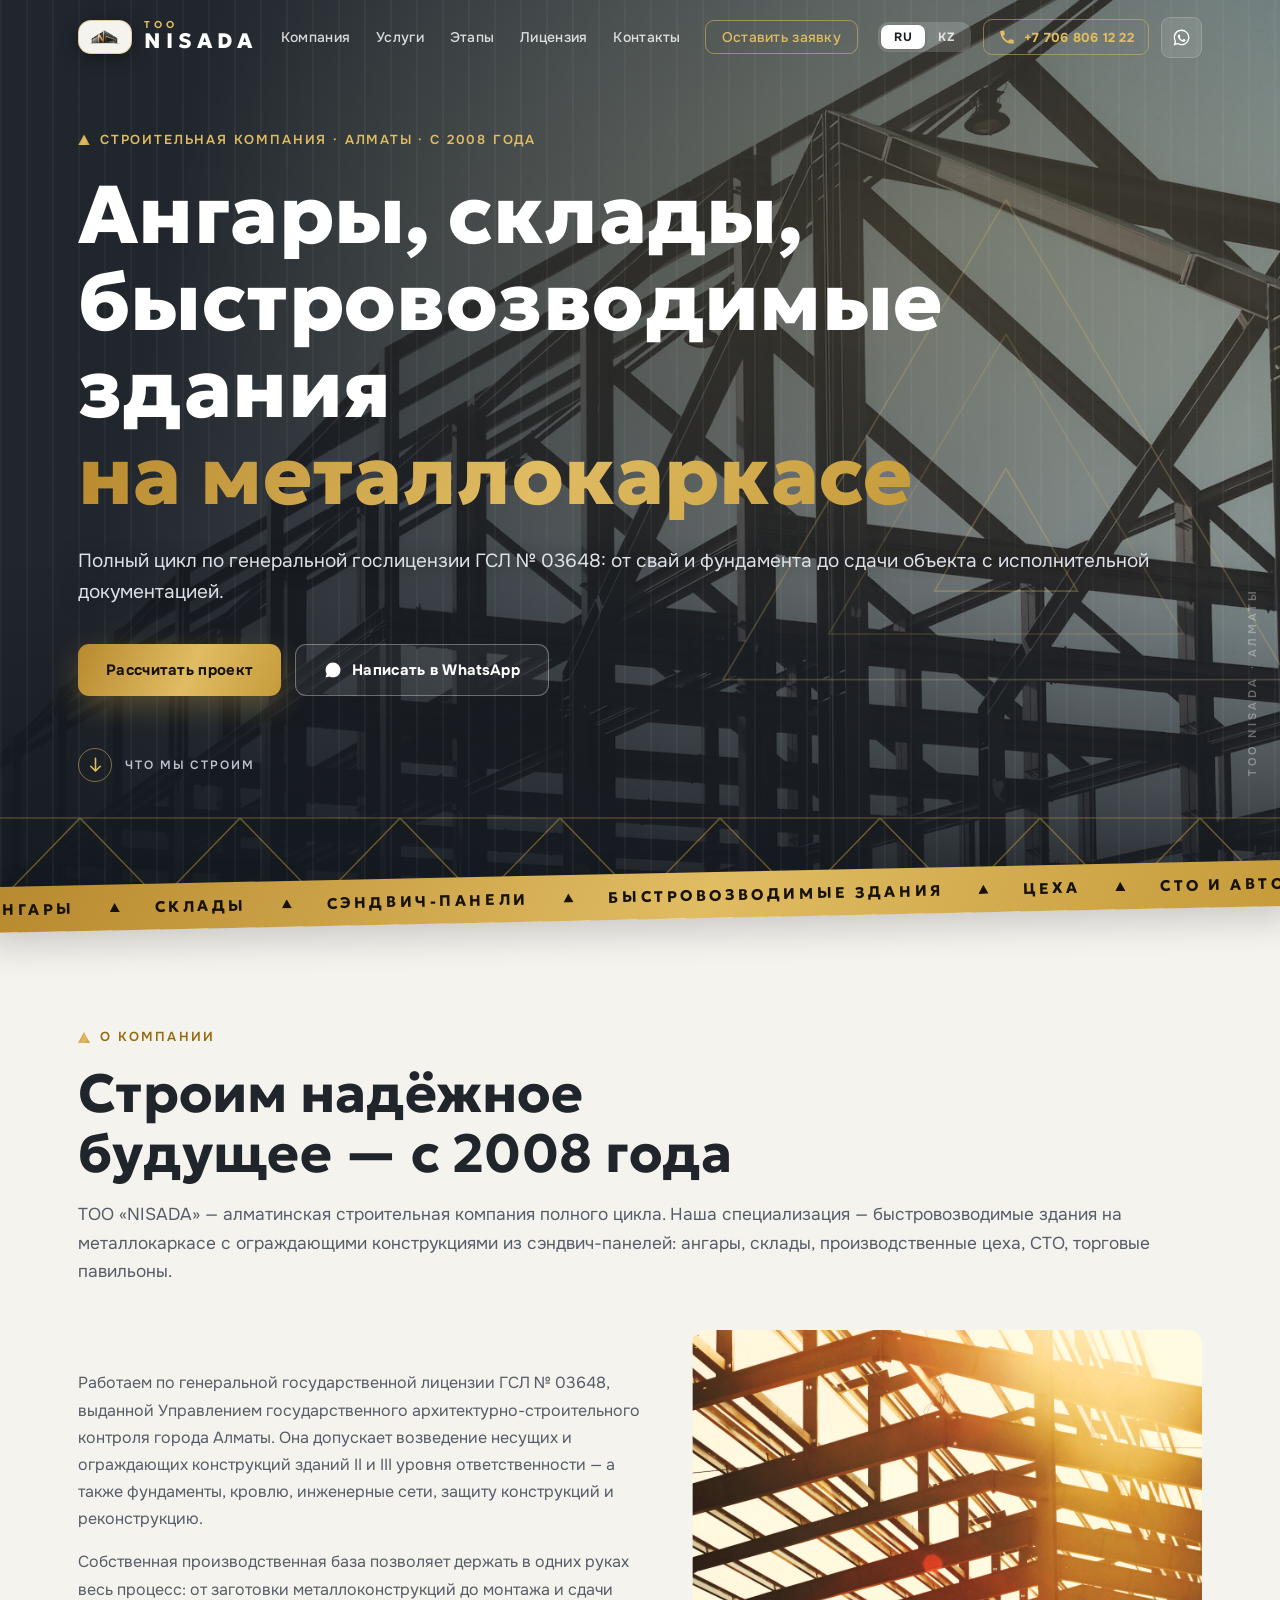
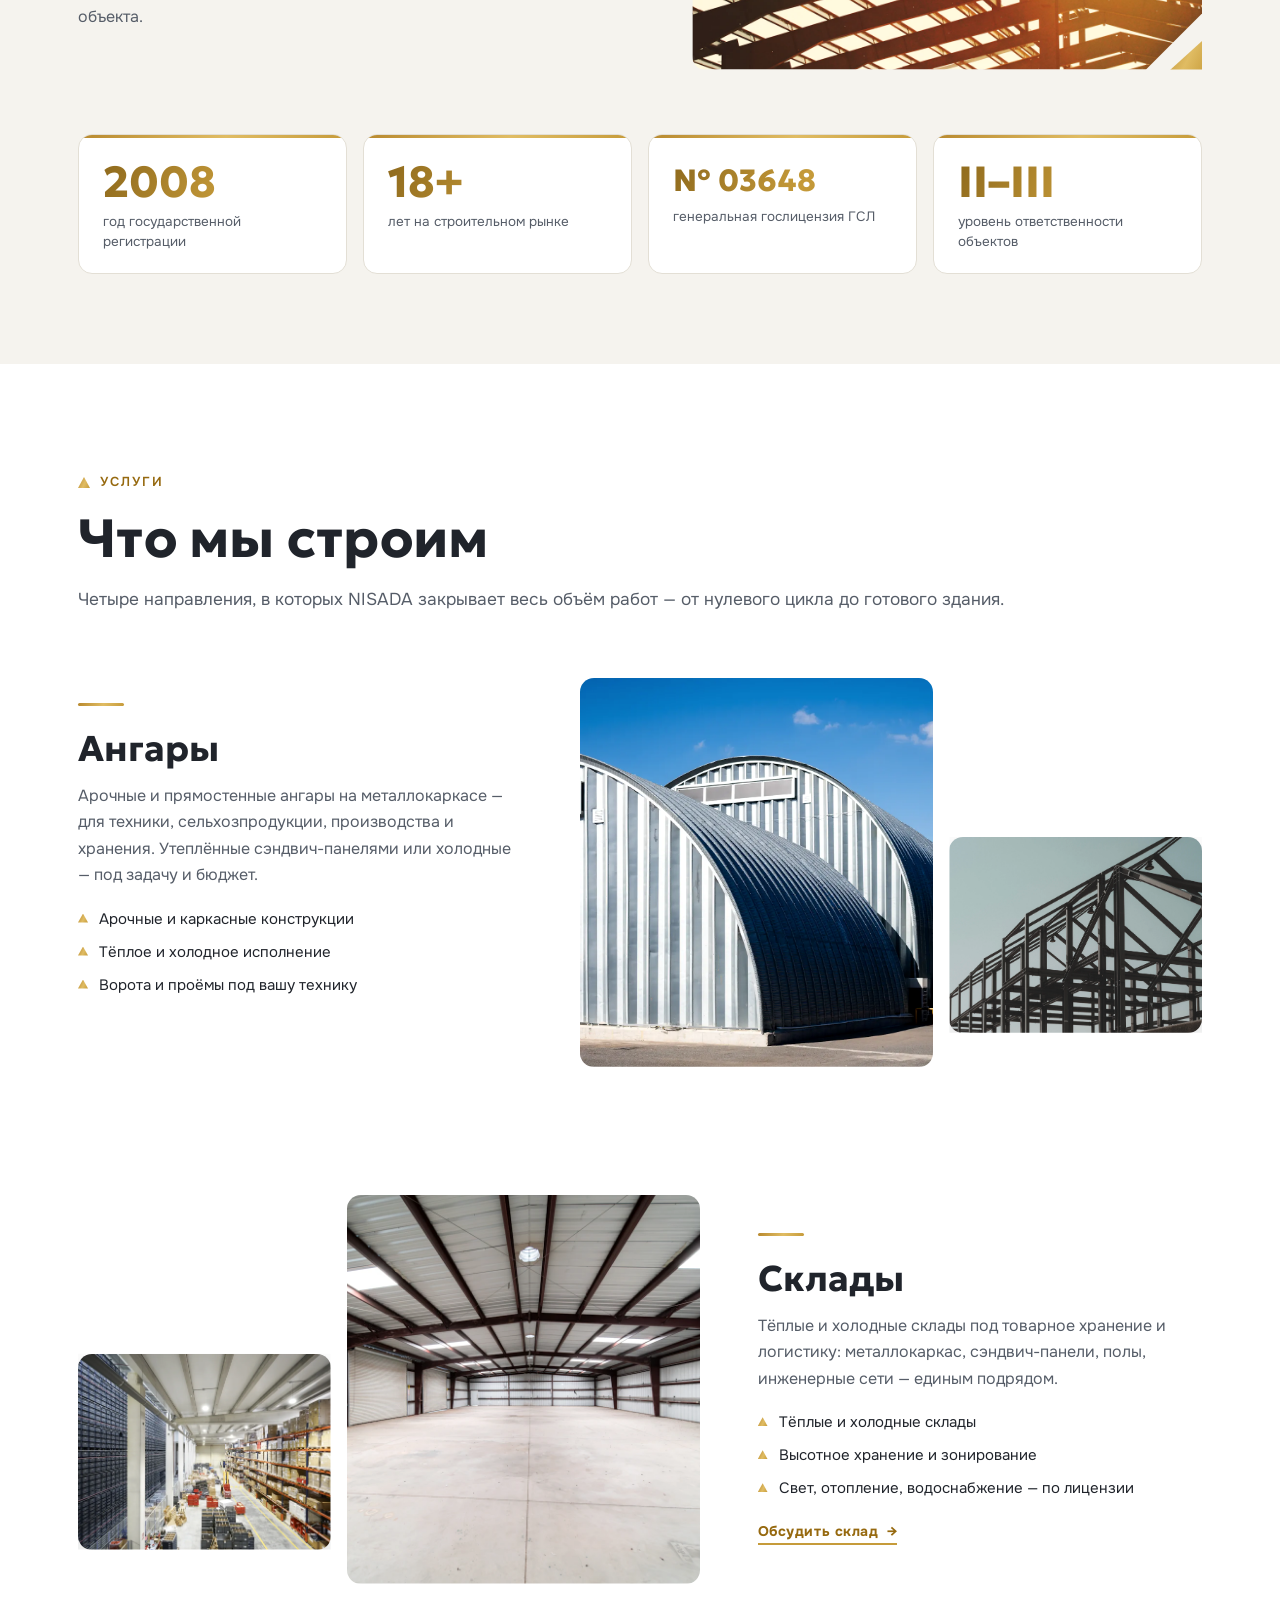
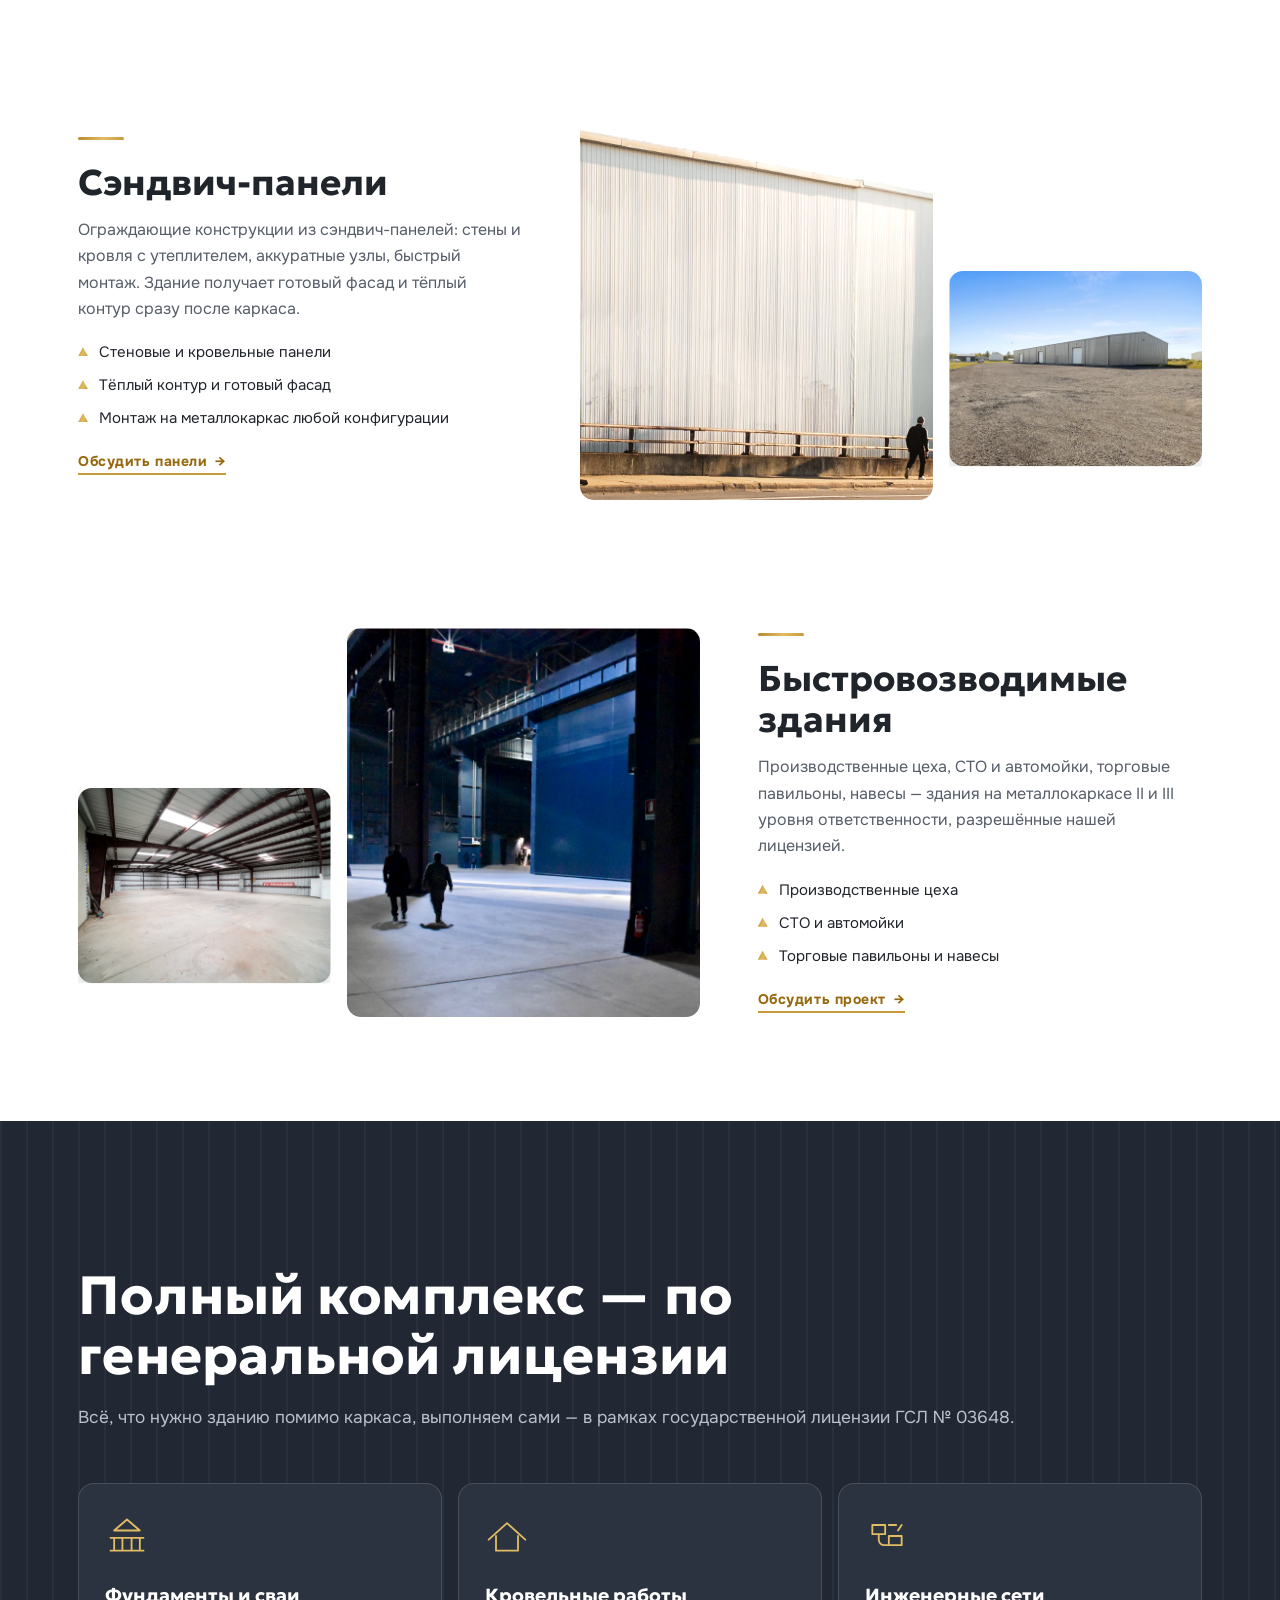
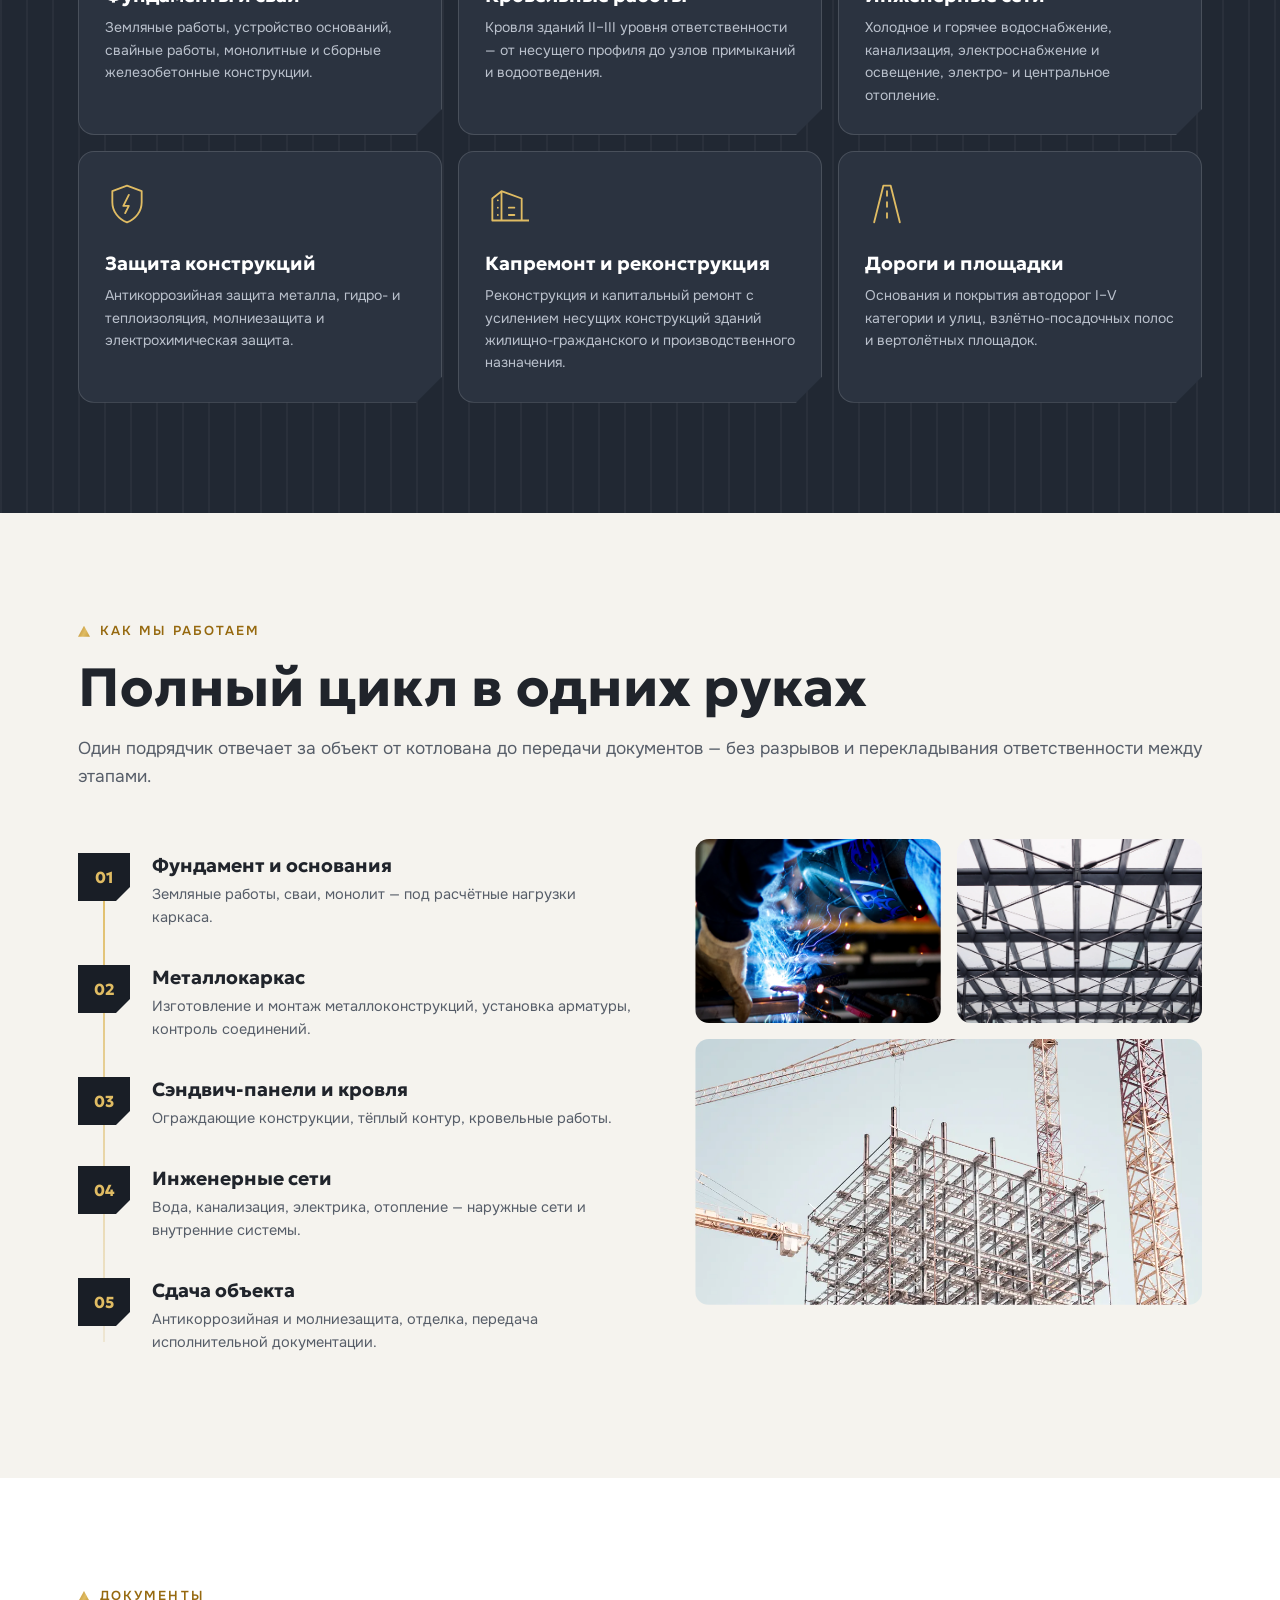
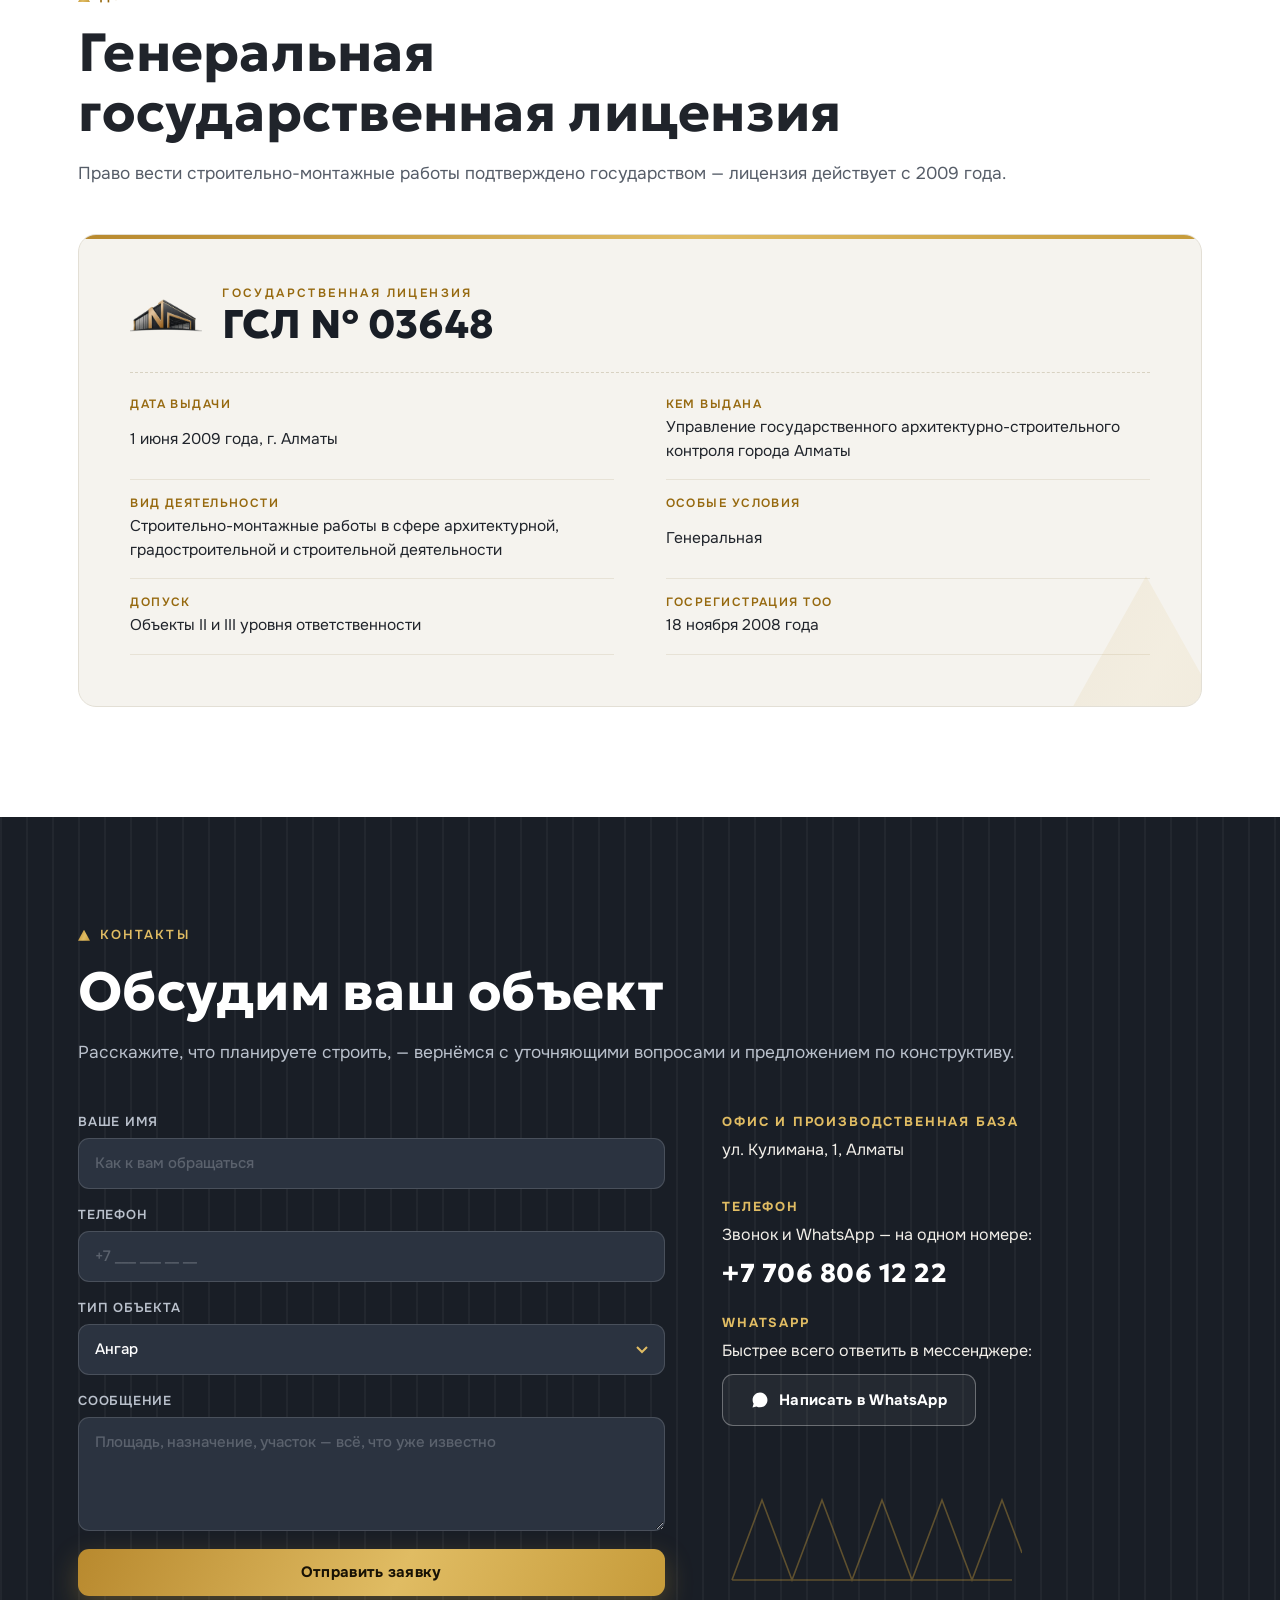
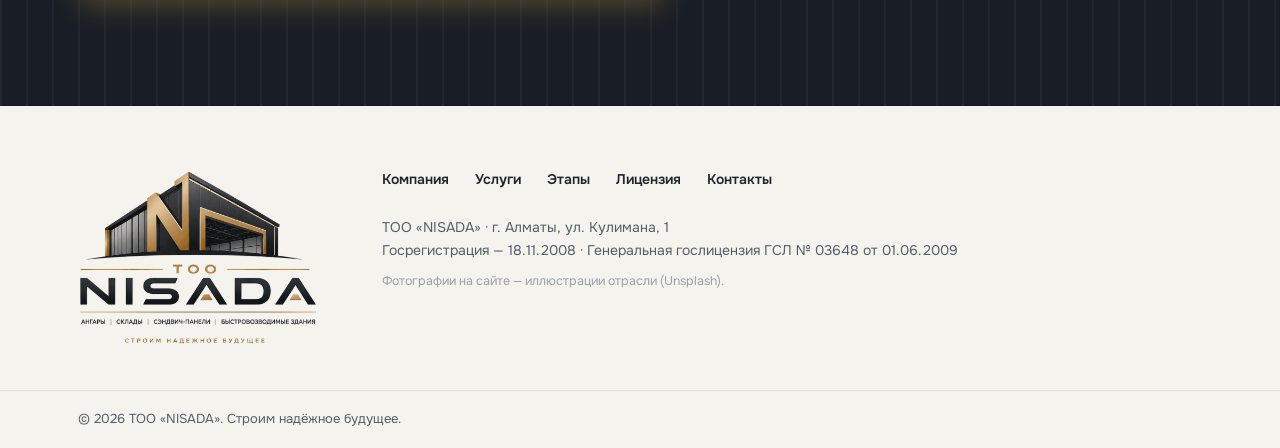
==== commit 22b9cc70: "Подготовка к деплою на nisada.kz - canonical, og:url, og:image, JSON-LD url/image переведены на http" ====
--- a/index.html
+++ b/index.html
@@ -6,13 +6,16 @@
 <title>NISADA — ангары, склады, быстровозводимые здания в Алматы</title>
 <meta name="description" content="ТОО «NISADA»: строительство ангаров, складов и быстровозводимых зданий на металлокаркасе и сэндвич-панелях в Алматы. Полный цикл — от фундамента до сдачи. Генеральная гослицензия ГСЛ № 03648, на рынке с 2008 года.">
 <meta name="theme-color" content="#191E26">
-<link rel="canonical" href="https://songokura.github.io/nisada/">
+<link rel="canonical" href="https://nisada.kz/">
+<link rel="alternate" hreflang="ru" href="https://nisada.kz/">
+<link rel="alternate" hreflang="kk" href="https://nisada.kz/?lang=kk">
+<link rel="alternate" hreflang="x-default" href="https://nisada.kz/">
 <meta property="og:type" content="website">
 <meta property="og:locale" content="ru_RU">
 <meta property="og:title" content="NISADA — ангары, склады, быстровозводимые здания в Алматы">
 <meta property="og:description" content="Полный цикл строительства на металлокаркасе и сэндвич-панелях: от фундамента до сдачи с исполнительной документацией. Генеральная гослицензия ГСЛ № 03648, с 2008 года.">
-<meta property="og:url" content="https://songokura.github.io/nisada/">
-<meta property="og:image" content="https://songokura.github.io/nisada/assets/og-image.jpg">
+<meta property="og:url" content="https://nisada.kz/">
+<meta property="og:image" content="https://nisada.kz/assets/og-image.jpg">
 <meta name="twitter:card" content="summary_large_image">
 <link rel="icon" href="favicon.ico" sizes="48x48">
 <link rel="icon" type="image/png" sizes="32x32" href="assets/favicon-32.png">
@@ -21,7 +24,7 @@
 <link rel="preconnect" href="https://fonts.googleapis.com">
 <link rel="preconnect" href="https://fonts.gstatic.com" crossorigin>
 <link href="https://fonts.googleapis.com/css2?family=Geologica:wght@300;500;600;700;800&family=Onest:wght@400;500;600;700&display=swap" rel="stylesheet">
-<link rel="stylesheet" href="styles.css?v=20260901-2">
+<link rel="stylesheet" href="styles.css?v=20260905-1">
 <script type="application/ld+json">
 {
   "@context": "https://schema.org",
@@ -30,8 +33,8 @@
   "slogan": "Строим надёжное будущее",
   "description": "Строительство ангаров, складов и быстровозводимых зданий на металлокаркасе и сэндвич-панелях. Полный цикл работ по генеральной государственной лицензии ГСЛ № 03648.",
   "foundingDate": "2008-11-18",
-  "url": "https://songokura.github.io/nisada/",
-  "image": "https://songokura.github.io/nisada/assets/og-image.jpg",
+  "url": "https://nisada.kz/",
+  "image": "https://nisada.kz/assets/og-image.jpg",
   "address": {
     "@type": "PostalAddress",
     "streetAddress": "ул. Кулимана, 1",
@@ -447,6 +450,6 @@
   </nav>
 </div>
 
-<script src="script.js?v=20260901-2" defer></script>
+<script src="script.js?v=20260905-1" defer></script>
 </body>
 </html>
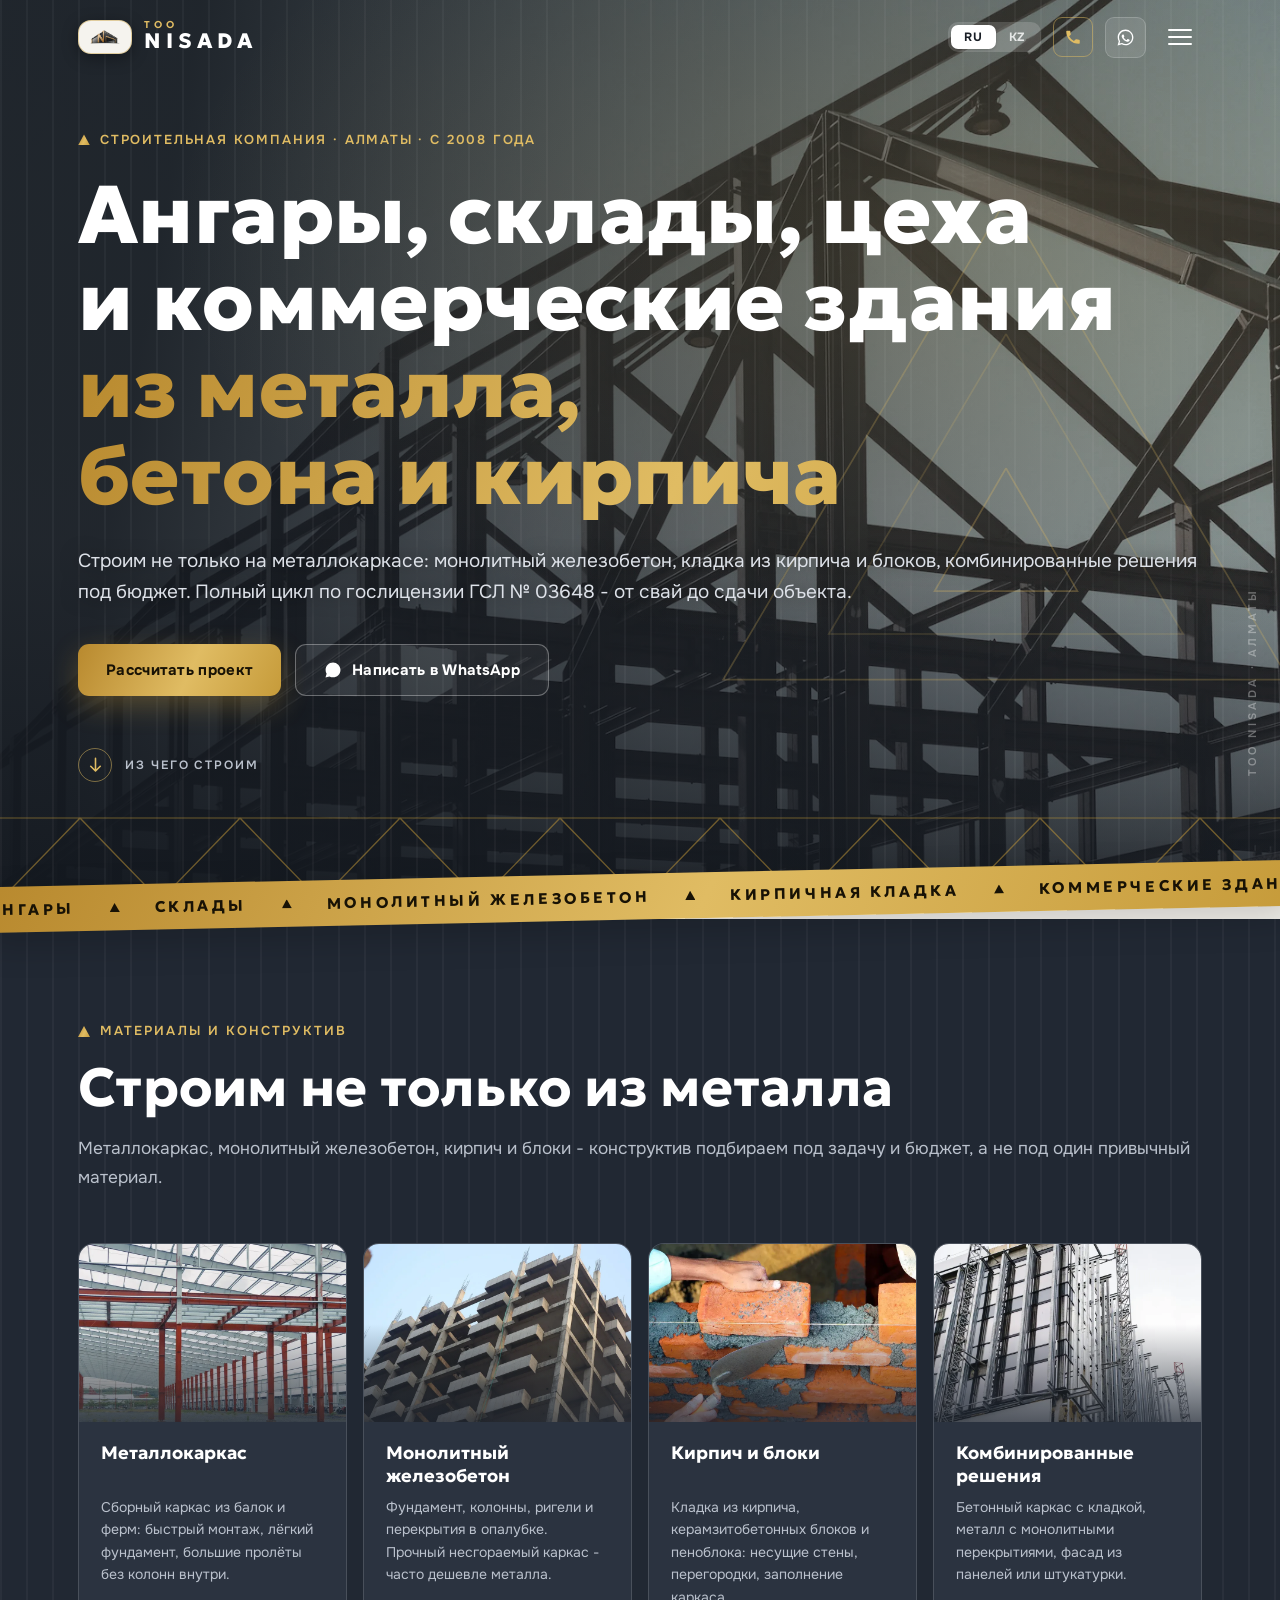
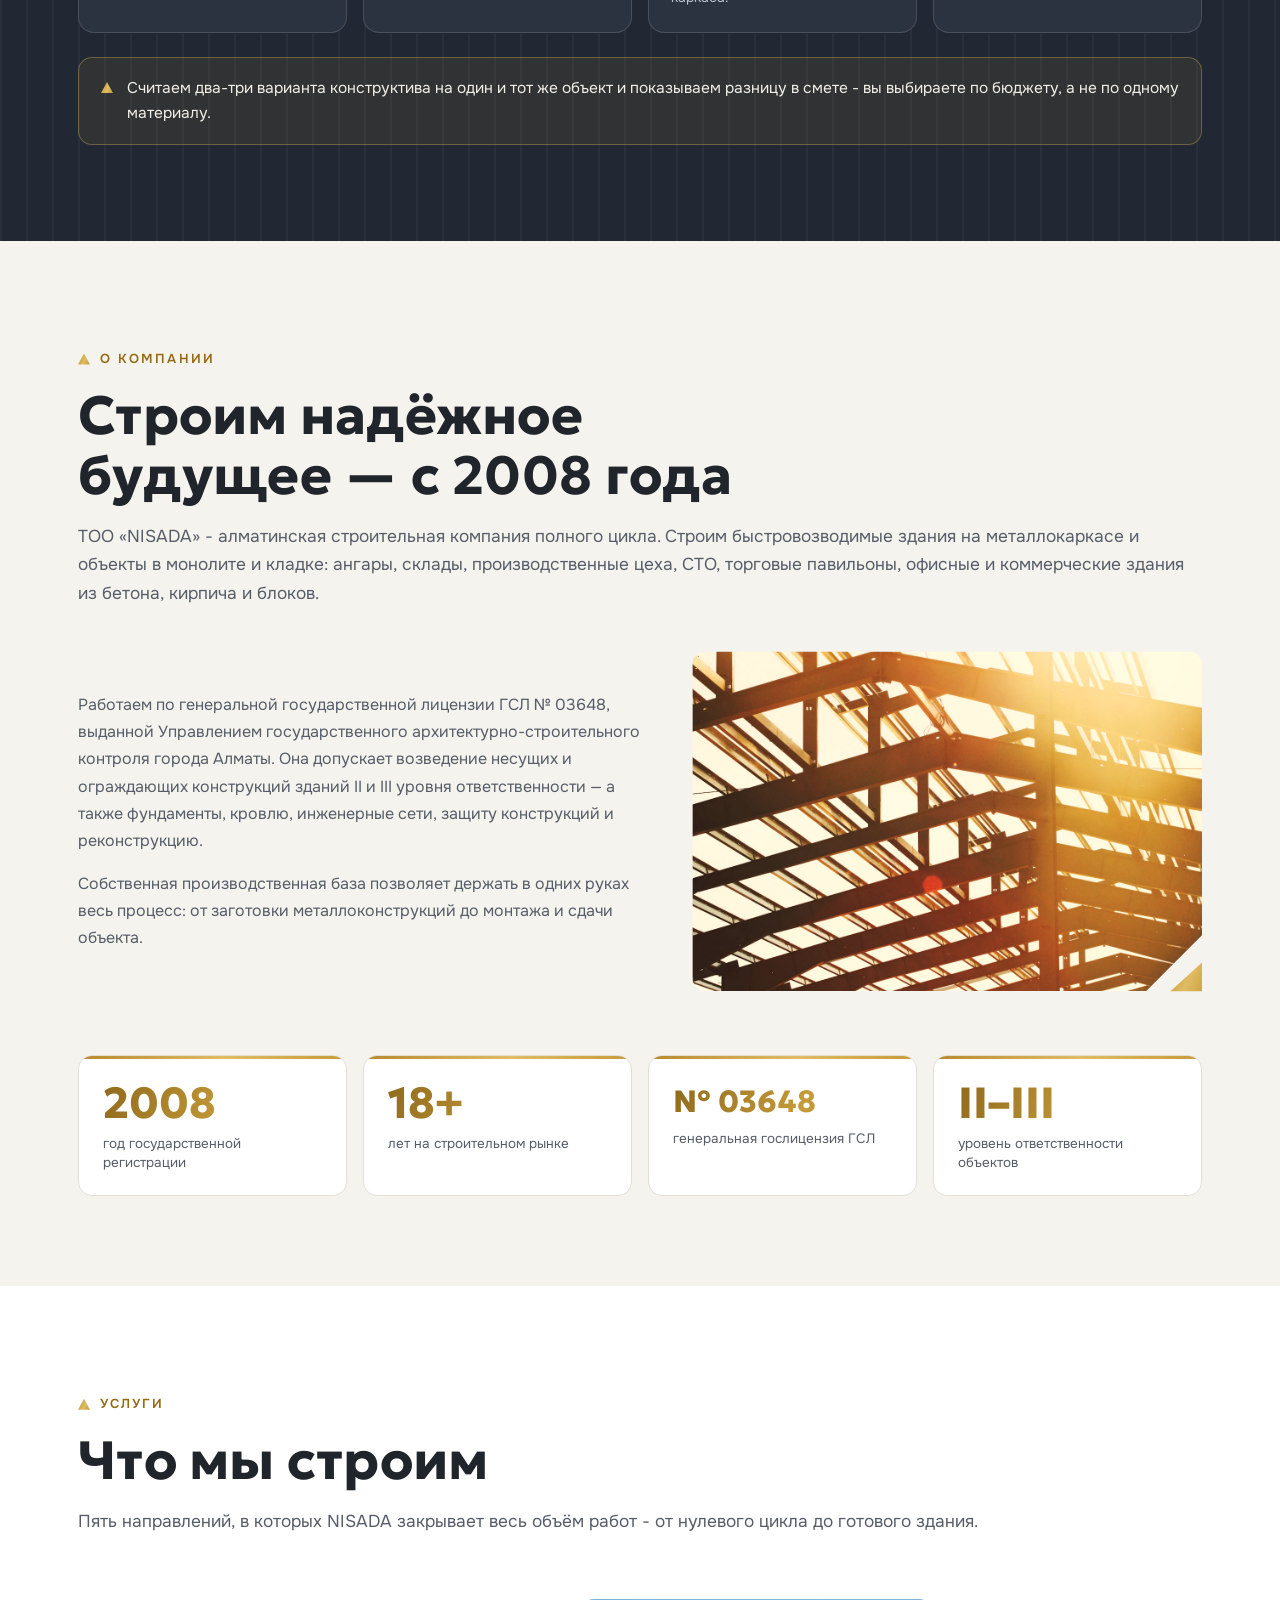
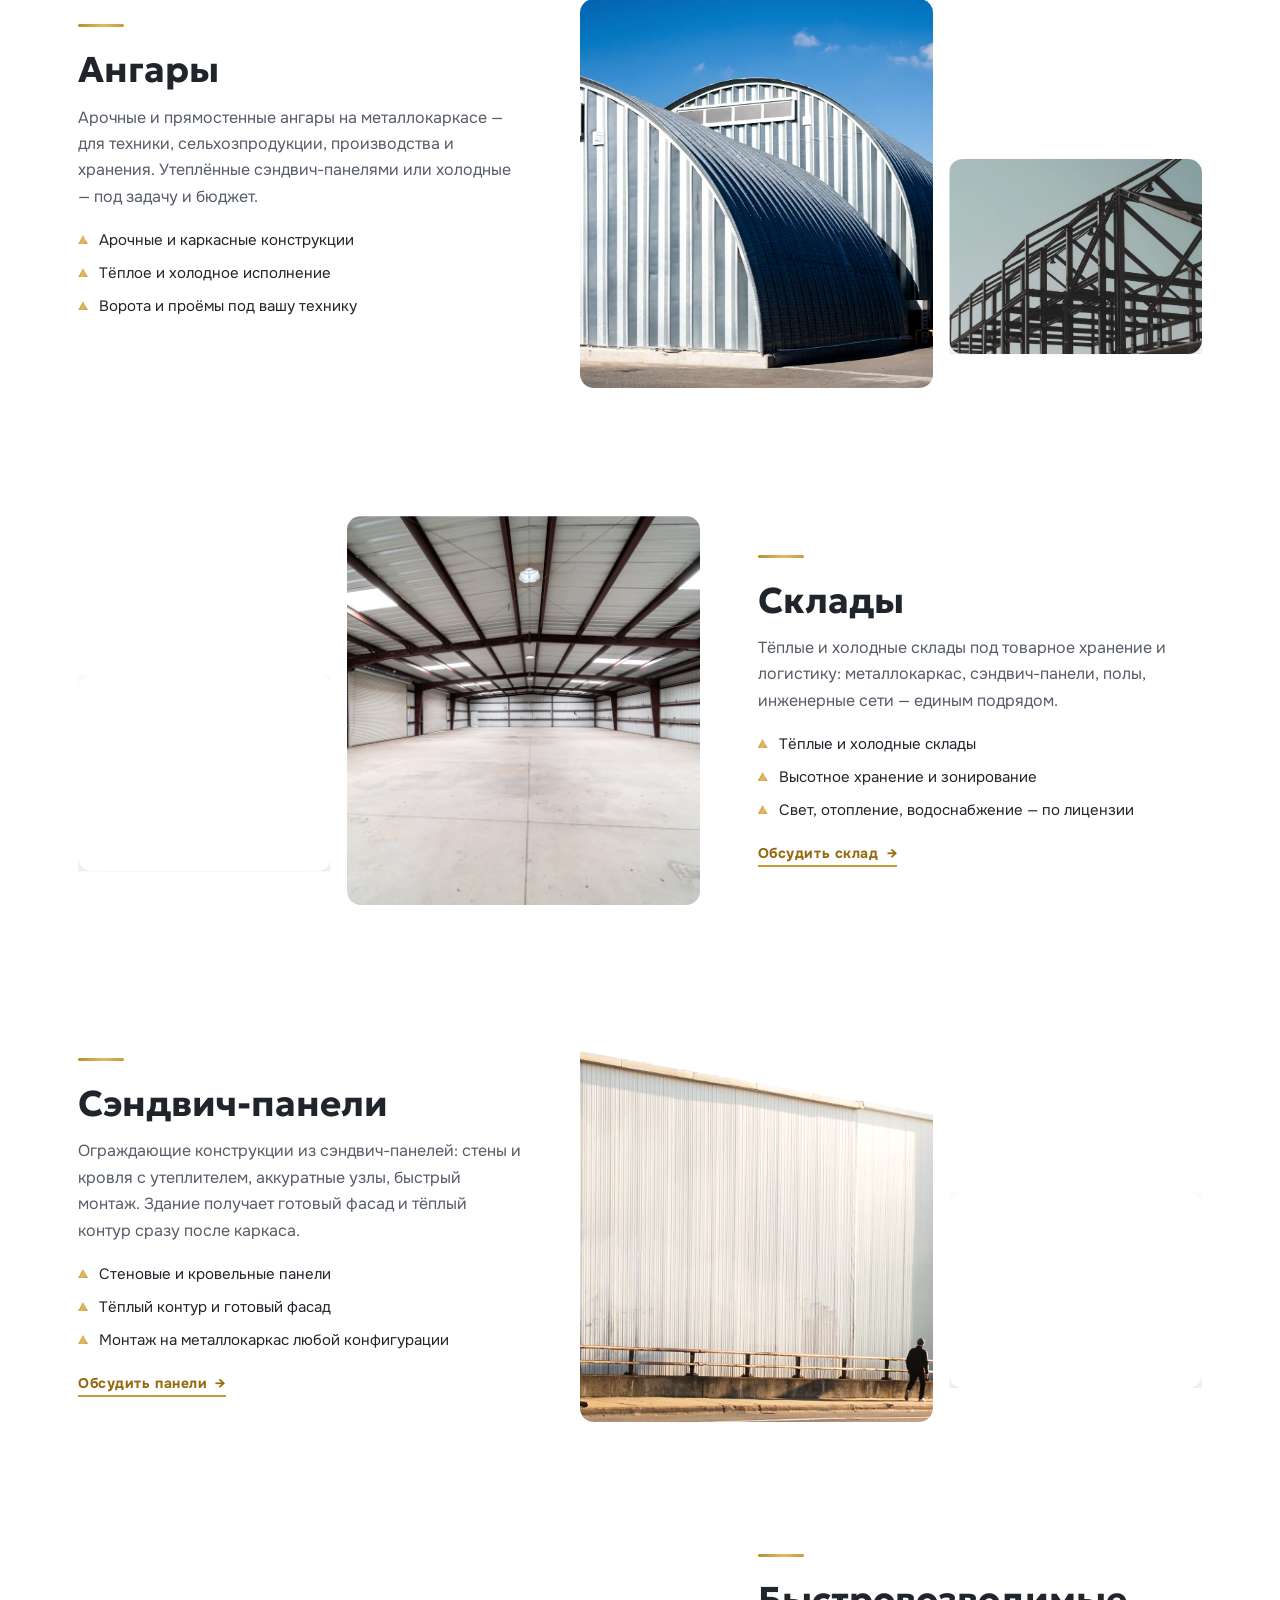
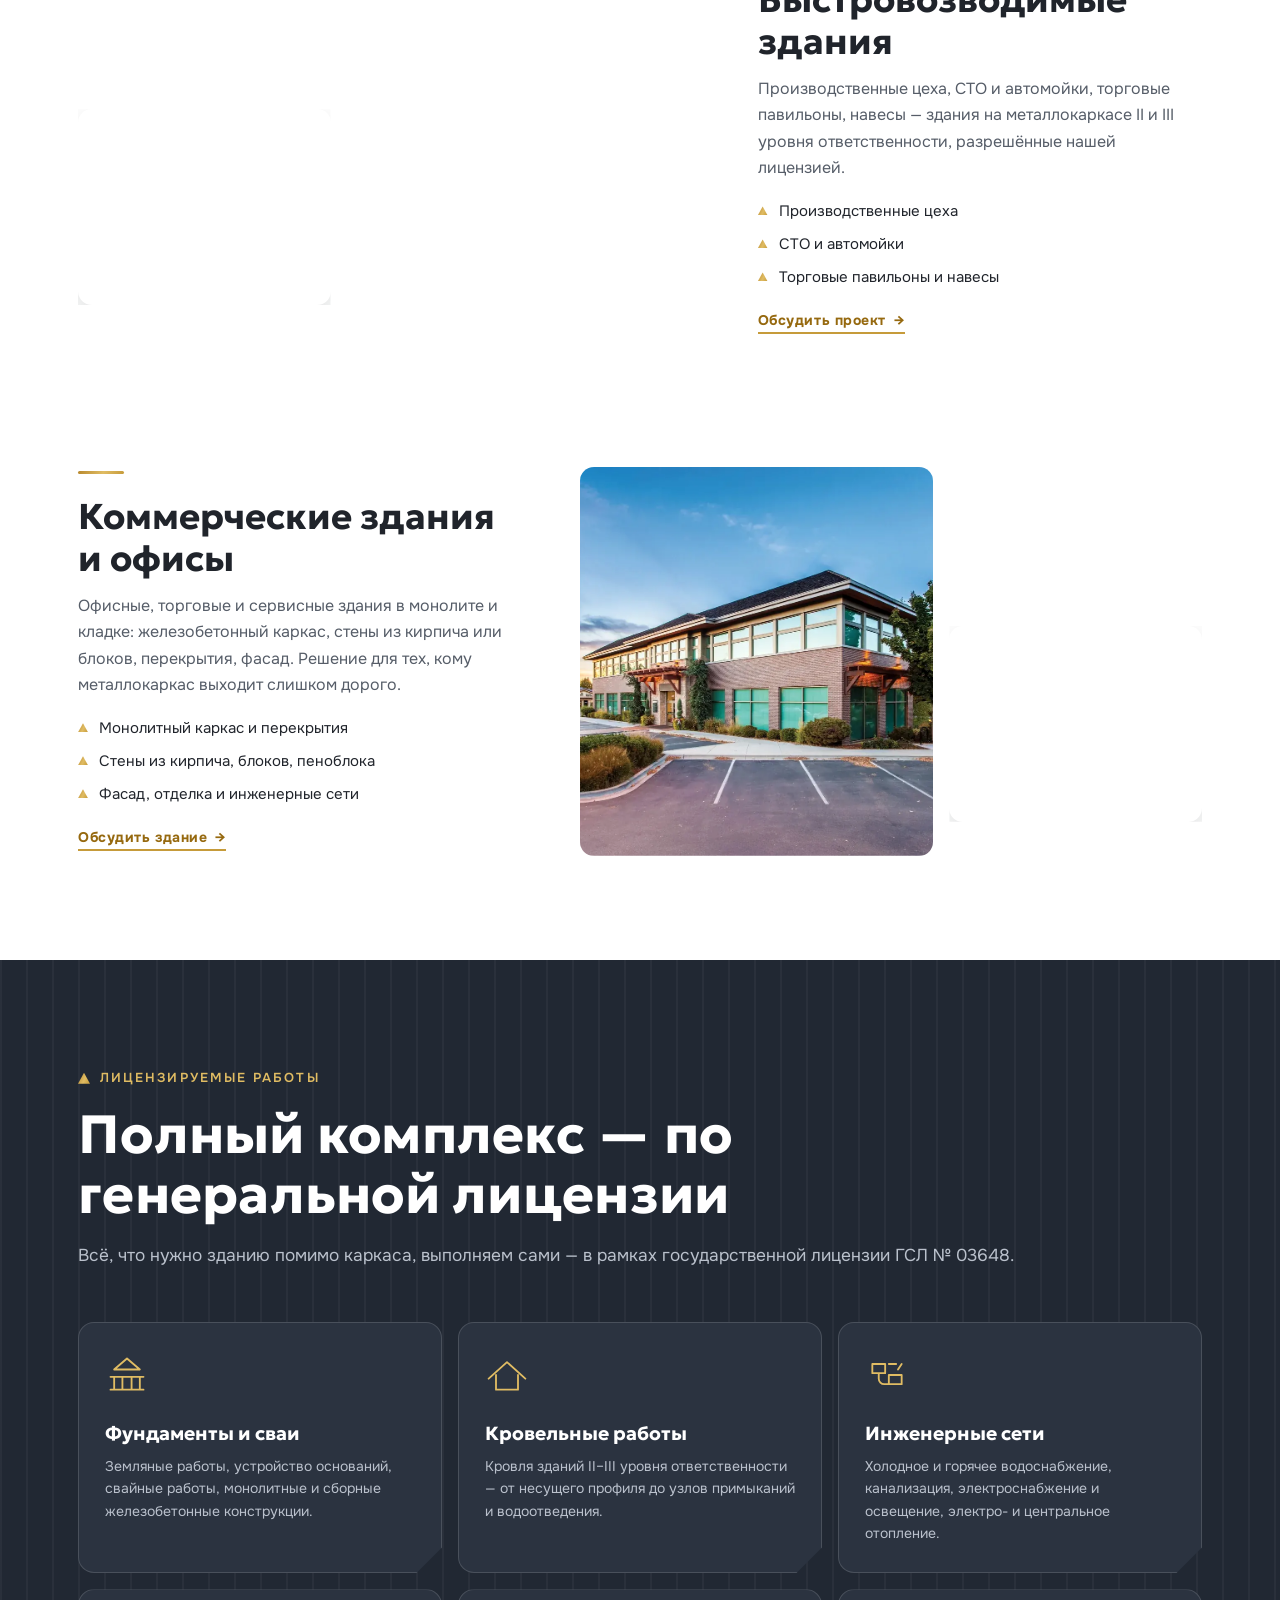
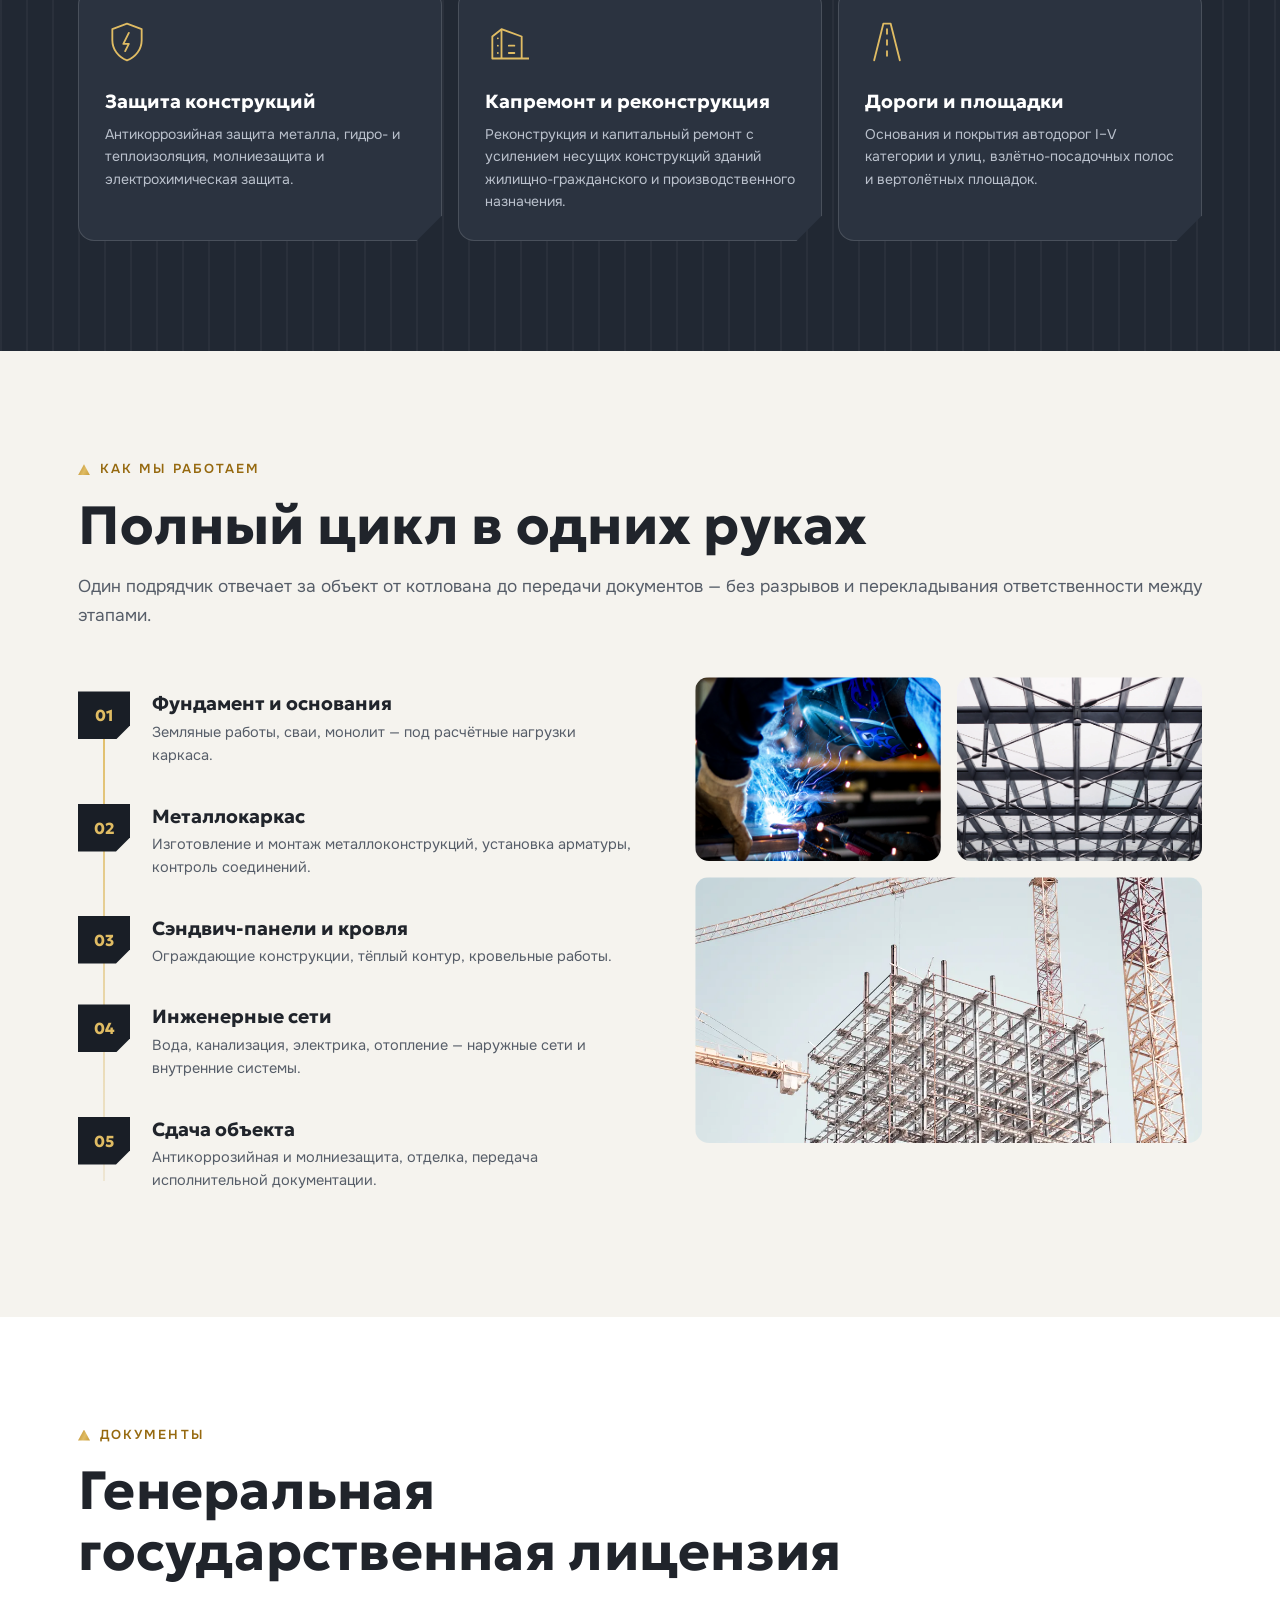
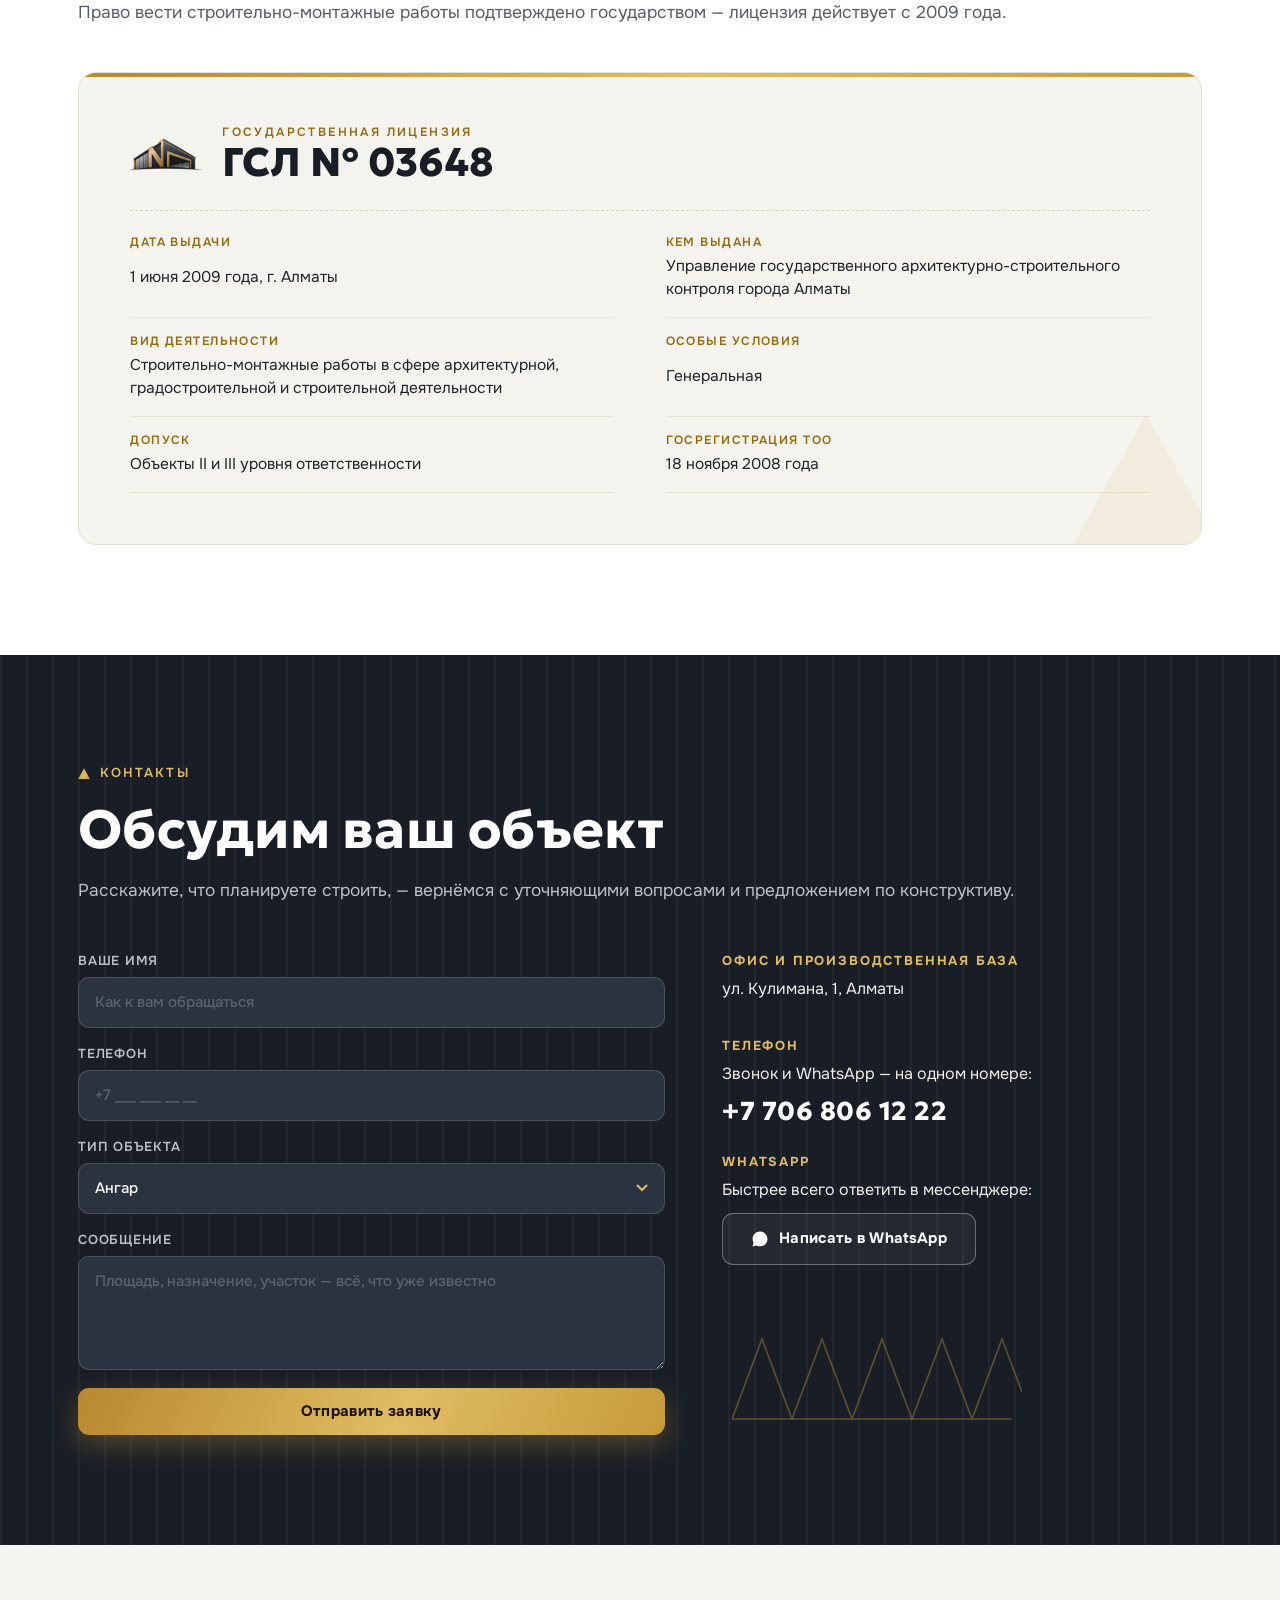
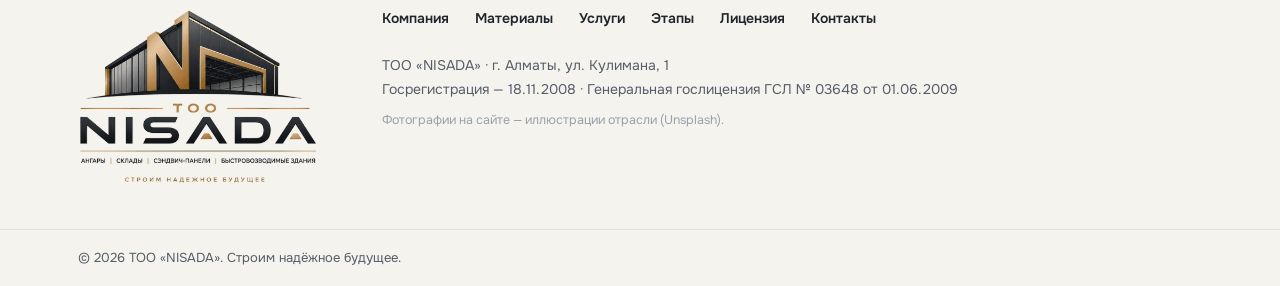
==== commit 65c76a92: "Не только металл: блок материалов, коммерческие здания, новый герой - герой: заголовок «Ангары, скла" ====
--- a/index.html
+++ b/index.html
@@ -3,8 +3,8 @@
 <head>
 <meta charset="UTF-8">
 <meta name="viewport" content="width=device-width, initial-scale=1.0">
-<title>NISADA — ангары, склады, быстровозводимые здания в Алматы</title>
-<meta name="description" content="ТОО «NISADA»: строительство ангаров, складов и быстровозводимых зданий на металлокаркасе и сэндвич-панелях в Алматы. Полный цикл — от фундамента до сдачи. Генеральная гослицензия ГСЛ № 03648, на рынке с 2008 года.">
+<title>NISADA - строительство зданий в Алматы: металл, монолит, кирпич</title>
+<meta name="description" content="ТОО «NISADA»: строительство ангаров, складов, цехов и коммерческих зданий в Алматы. Металлокаркас, монолитный железобетон, кладка из кирпича и блоков. Полный цикл по гослицензии ГСЛ № 03648, на рынке с 2008 года.">
 <meta name="theme-color" content="#191E26">
 <link rel="canonical" href="https://nisada.kz/">
 <link rel="alternate" hreflang="ru" href="https://nisada.kz/">
@@ -12,8 +12,8 @@
 <link rel="alternate" hreflang="x-default" href="https://nisada.kz/">
 <meta property="og:type" content="website">
 <meta property="og:locale" content="ru_RU">
-<meta property="og:title" content="NISADA — ангары, склады, быстровозводимые здания в Алматы">
-<meta property="og:description" content="Полный цикл строительства на металлокаркасе и сэндвич-панелях: от фундамента до сдачи с исполнительной документацией. Генеральная гослицензия ГСЛ № 03648, с 2008 года.">
+<meta property="og:title" content="NISADA - строительство зданий в Алматы: металл, монолит, кирпич">
+<meta property="og:description" content="Строим не только на металлокаркасе: монолитный железобетон, кирпич и блоки, комбинированные решения под бюджет. Полный цикл - от свай до сдачи объекта. Гослицензия ГСЛ № 03648, с 2008 года.">
 <meta property="og:url" content="https://nisada.kz/">
 <meta property="og:image" content="https://nisada.kz/assets/og-image.jpg">
 <meta name="twitter:card" content="summary_large_image">
@@ -24,14 +24,14 @@
 <link rel="preconnect" href="https://fonts.googleapis.com">
 <link rel="preconnect" href="https://fonts.gstatic.com" crossorigin>
 <link href="https://fonts.googleapis.com/css2?family=Geologica:wght@300;500;600;700;800&family=Onest:wght@400;500;600;700&display=swap" rel="stylesheet">
-<link rel="stylesheet" href="styles.css?v=20260905-1">
+<link rel="stylesheet" href="styles.css?v=20260908-1">
 <script type="application/ld+json">
 {
   "@context": "https://schema.org",
   "@type": "GeneralContractor",
   "name": "ТОО «NISADA»",
   "slogan": "Строим надёжное будущее",
-  "description": "Строительство ангаров, складов и быстровозводимых зданий на металлокаркасе и сэндвич-панелях. Полный цикл работ по генеральной государственной лицензии ГСЛ № 03648.",
+  "description": "Строительство ангаров, складов, цехов и коммерческих зданий: металлокаркас, монолитный железобетон, кладка из кирпича и блоков. Полный цикл работ по генеральной государственной лицензии ГСЛ № 03648.",
   "foundingDate": "2008-11-18",
   "url": "https://nisada.kz/",
   "image": "https://nisada.kz/assets/og-image.jpg",
@@ -42,7 +42,7 @@
     "addressCountry": "KZ"
   },
   "areaServed": "Алматы и Алматинская область",
-  "knowsAbout": ["ангары", "склады", "сэндвич-панели", "быстровозводимые здания", "металлокаркас"]
+  "knowsAbout": ["ангары", "склады", "сэндвич-панели", "быстровозводимые здания", "металлокаркас", "монолитный железобетон", "кирпичная кладка", "коммерческие здания", "офисные здания"]
 }
 </script>
 </head>
@@ -58,6 +58,7 @@
     </a>
     <nav class="nav" id="nav" aria-label="Основная навигация">
       <a href="#o-kompanii" data-i18n="nav.company">Компания</a>
+      <a href="#materialy" data-i18n="nav.materials">Материалы</a>
       <a href="#uslugi" data-i18n="nav.services">Услуги</a>
       <a href="#etapy" data-i18n="nav.stages">Этапы</a>
       <a href="#licenziya" data-i18n="nav.license">Лицензия</a>
@@ -100,11 +101,11 @@
     <div class="wrap hero-in">
       <p class="hero-over reveal"><span class="tri" aria-hidden="true"></span><span data-i18n="hero.over">Строительная компания · Алматы · с 2008 года</span></p>
       <h1 class="hero-h1">
-        <span class="h1-line"><span class="h1-inner reveal-line" data-i18n="hero.h1a">Ангары, склады,</span></span>
-        <span class="h1-line"><span class="h1-inner reveal-line d1" data-i18n="hero.h1b">быстровозводимые здания</span></span>
-        <span class="h1-line"><span class="h1-inner reveal-line d2 gold" data-i18n="hero.h1c">на металлокаркасе</span></span>
+        <span class="h1-line"><span class="h1-inner reveal-line" data-i18n="hero.h1a">Ангары, склады, цеха</span></span>
+        <span class="h1-line"><span class="h1-inner reveal-line d1" data-i18n="hero.h1b">и коммерческие здания</span></span>
+        <span class="h1-line"><span class="h1-inner reveal-line d2 gold" data-i18n="hero.h1c">из металла, бетона и кирпича</span></span>
       </h1>
-      <p class="hero-lead reveal d2" data-i18n="hero.lead">Полный цикл по генеральной гослицензии ГСЛ № 03648: от свай и фундамента до сдачи объекта с исполнительной документацией.</p>
+      <p class="hero-lead reveal d2" data-i18n="hero.lead">Строим не только на металлокаркасе: монолитный железобетон, кладка из кирпича и блоков, комбинированные решения под бюджет. Полный цикл по гослицензии ГСЛ № 03648 - от свай до сдачи объекта.</p>
       <div class="hero-cta reveal d3">
         <a class="btn btn-gold" href="#kontakty" data-i18n="hero.cta1">Рассчитать проект</a>
         <a class="btn btn-line" href="#" data-wa>
@@ -112,9 +113,9 @@
           <span data-i18n="hero.cta2">Написать в WhatsApp</span>
         </a>
       </div>
-      <a class="hero-scroll reveal d4" href="#uslugi">
+      <a class="hero-scroll reveal d4" href="#materialy">
         <span class="hs-arrow" aria-hidden="true"><svg viewBox="0 0 16 24" fill="none"><path d="M8 3v16M2 13l6 6 6-6" stroke="currentColor" stroke-width="2" stroke-linecap="round" stroke-linejoin="round"/></svg></span>
-        <span data-i18n="hero.scroll">Что мы строим</span>
+        <span data-i18n="hero.scroll">Из чего строим</span>
       </a>
     </div>
     <p class="hero-sign" aria-hidden="true">ТОО NISADA · Алматы</p>
@@ -128,21 +129,70 @@
     <div class="marquee-track" id="marqueeTrack">
       <span data-i18n="mq.1">АНГАРЫ</span><i class="tri"></i>
       <span data-i18n="mq.2">СКЛАДЫ</span><i class="tri"></i>
-      <span data-i18n="mq.3">СЭНДВИЧ-ПАНЕЛИ</span><i class="tri"></i>
-      <span data-i18n="mq.4">БЫСТРОВОЗВОДИМЫЕ ЗДАНИЯ</span><i class="tri"></i>
-      <span data-i18n="mq.5">ЦЕХА</span><i class="tri"></i>
-      <span data-i18n="mq.6">СТО И АВТОМОЙКИ</span><i class="tri"></i>
-      <span data-i18n="mq.7">ПАВИЛЬОНЫ</span><i class="tri"></i>
-      <span data-i18n="mq.8">НАВЕСЫ</span><i class="tri"></i>
+      <span data-i18n="mq.3">МОНОЛИТНЫЙ ЖЕЛЕЗОБЕТОН</span><i class="tri"></i>
+      <span data-i18n="mq.4">КИРПИЧНАЯ КЛАДКА</span><i class="tri"></i>
+      <span data-i18n="mq.5">КОММЕРЧЕСКИЕ ЗДАНИЯ</span><i class="tri"></i>
+      <span data-i18n="mq.6">ЦЕХА</span><i class="tri"></i>
+      <span data-i18n="mq.7">СЭНДВИЧ-ПАНЕЛИ</span><i class="tri"></i>
+      <span data-i18n="mq.8">БЫСТРОВОЗВОДИМЫЕ ЗДАНИЯ</span><i class="tri"></i>
+      <span data-i18n="mq.9">БЛОКИ И ПЕНОБЛОК</span><i class="tri"></i>
+      <span data-i18n="mq.10">ОФИСЫ</span><i class="tri"></i>
+      <span data-i18n="mq.11">СТО И АВТОМОЙКИ</span><i class="tri"></i>
+      <span data-i18n="mq.12">НАВЕСЫ</span><i class="tri"></i>
     </div>
   </div>
+
+
+  <!-- МАТЕРИАЛЫ -->
+  <section class="mats" id="materialy">
+    <div class="mats-rib" aria-hidden="true"></div>
+    <div class="wrap">
+      <p class="over over-l reveal"><span class="tri" aria-hidden="true"></span><span data-i18n="mat.over">Материалы и конструктив</span></p>
+      <h2 class="reveal" data-i18n="mat.h2">Строим не только из металла</h2>
+      <p class="lead reveal" data-i18n="mat.lead">Металлокаркас, монолитный железобетон, кирпич и блоки - конструктив подбираем под задачу и бюджет, а не под один привычный материал.</p>
+      <div class="mats-grid">
+        <article class="mcard reveal">
+          <div class="mcard-img"><img src="assets/mat-metall.webp" alt="Стальной каркас склада на этапе монтажа" width="900" height="600" loading="lazy" decoding="async"></div>
+          <div class="mcard-b">
+            <h3 data-i18n="m1.t">Металлокаркас</h3>
+            <p data-i18n="m1.d">Сборный каркас из балок и ферм: быстрый монтаж, лёгкий фундамент, большие пролёты без колонн внутри.</p>
+          </div>
+        </article>
+        <article class="mcard reveal d1">
+          <div class="mcard-img"><img src="assets/mat-monolit.webp" alt="Монолитный железобетонный каркас здания в опалубке" width="900" height="600" loading="lazy" decoding="async"></div>
+          <div class="mcard-b">
+            <h3 data-i18n="m2.t">Монолитный железобетон</h3>
+            <p data-i18n="m2.d">Фундамент, колонны, ригели и перекрытия в опалубке. Прочный несгораемый каркас - часто дешевле металла.</p>
+          </div>
+        </article>
+        <article class="mcard reveal d2">
+          <div class="mcard-img"><img src="assets/mat-kladka.webp" alt="Кладка стены из кирпича на растворе" width="900" height="600" loading="lazy" decoding="async"></div>
+          <div class="mcard-b">
+            <h3 data-i18n="m3.t">Кирпич и блоки</h3>
+            <p data-i18n="m3.d">Кладка из кирпича, керамзитобетонных блоков и пеноблока: несущие стены, перегородки, заполнение каркаса.</p>
+          </div>
+        </article>
+        <article class="mcard reveal d3">
+          <div class="mcard-img"><img src="assets/mat-kombi.webp" alt="Фасад здания с металлическим подконструктивом и утеплением" width="900" height="600" loading="lazy" decoding="async"></div>
+          <div class="mcard-b">
+            <h3 data-i18n="m4.t">Комбинированные решения</h3>
+            <p data-i18n="m4.d">Бетонный каркас с кладкой, металл с монолитными перекрытиями, фасад из панелей или штукатурки.</p>
+          </div>
+        </article>
+      </div>
+      <div class="mats-note reveal">
+        <span class="tri" aria-hidden="true"></span>
+        <p data-i18n="mat.note">Считаем два-три варианта конструктива на один и тот же объект и показываем разницу в смете - вы выбираете по бюджету, а не по одному материалу.</p>
+      </div>
+    </div>
+  </section>
 
   <!-- О КОМПАНИИ -->
   <section class="about" id="o-kompanii">
     <div class="wrap">
       <p class="over reveal"><span class="tri" aria-hidden="true"></span><span data-i18n="about.over">О компании</span></p>
       <h2 class="reveal" data-i18n="about.h2">Строим надёжное будущее — с 2008 года</h2>
-      <p class="lead reveal" data-i18n="about.lead">ТОО «NISADA» — алматинская строительная компания полного цикла. Наша специализация — быстровозводимые здания на металлокаркасе с ограждающими конструкциями из сэндвич-панелей: ангары, склады, производственные цеха, СТО, торговые павильоны.</p>
+      <p class="lead reveal" data-i18n="about.lead">ТОО «NISADA» - алматинская строительная компания полного цикла. Строим быстровозводимые здания на металлокаркасе и объекты в монолите и кладке: ангары, склады, производственные цеха, СТО, торговые павильоны, офисные и коммерческие здания из бетона, кирпича и блоков.</p>
       <div class="about-grid">
         <div class="about-txt reveal">
           <p data-i18n="about.p2">Работаем по генеральной государственной лицензии ГСЛ № 03648, выданной Управлением государственного архитектурно-строительного контроля города Алматы. Она допускает возведение несущих и ограждающих конструкций зданий II и III уровня ответственности — а также фундаменты, кровлю, инженерные сети, защиту конструкций и реконструкцию.</p>
@@ -167,7 +217,7 @@
     <div class="wrap">
       <p class="over reveal"><span class="tri" aria-hidden="true"></span><span data-i18n="svc.over">Услуги</span></p>
       <h2 class="reveal" data-i18n="svc.h2">Что мы строим</h2>
-      <p class="lead reveal" data-i18n="svc.lead">Четыре направления, в которых NISADA закрывает весь объём работ — от нулевого цикла до готового здания.</p>
+      <p class="lead reveal" data-i18n="svc.lead">Пять направлений, в которых NISADA закрывает весь объём работ - от нулевого цикла до готового здания.</p>
     </div>
 
     <article class="feat" id="angary">
@@ -242,6 +292,25 @@
         <div class="feat-media">
           <figure class="fm-a reveal-img"><img src="assets/ceh-space.webp" alt="Просторный производственный корпус с высокими воротами" width="1200" height="800" loading="lazy" decoding="async"></figure>
           <figure class="fm-b reveal-img"><img src="assets/sto-garage.webp" alt="Помещение под СТО с секционными воротами" width="1200" height="800" loading="lazy" decoding="async"></figure>
+        </div>
+      </div>
+    </article>
+
+    <article class="feat" id="kommercheskie">
+      <div class="wrap feat-in">
+        <div class="feat-txt">
+          <h3 class="reveal" data-i18n="f5.t">Коммерческие здания и офисы</h3>
+          <p class="reveal" data-i18n="f5.d">Офисные, торговые и сервисные здания в монолите и кладке: железобетонный каркас, стены из кирпича или блоков, перекрытия, фасад. Решение для тех, кому металлокаркас выходит слишком дорого.</p>
+          <ul class="feat-list reveal">
+            <li data-i18n="f5.l1">Монолитный каркас и перекрытия</li>
+            <li data-i18n="f5.l2">Стены из кирпича, блоков, пеноблока</li>
+            <li data-i18n="f5.l3">Фасад, отделка и инженерные сети</li>
+          </ul>
+          <a class="feat-link reveal" href="#kontakty" data-i18n="f5.cta">Обсудить здание</a>
+        </div>
+        <div class="feat-media">
+          <figure class="fm-a reveal-img"><img src="assets/komm-office.webp" alt="Двухэтажное коммерческое здание из кирпича с панорамным остеклением" width="1400" height="933" loading="lazy" decoding="async"></figure>
+          <figure class="fm-b reveal-img"><img src="assets/komm-brick.webp" alt="Фасад офисного здания из кирпича и камня" width="900" height="1200" loading="lazy" decoding="async"></figure>
         </div>
       </div>
     </article>
@@ -365,6 +434,8 @@
               <option data-i18n="ct.o3">Производственный цех</option>
               <option data-i18n="ct.o4">СТО или автомойка</option>
               <option data-i18n="ct.o5">Торговый павильон</option>
+              <option data-i18n="ct.o7">Коммерческое здание или офис</option>
+              <option data-i18n="ct.o8">Монолит, кирпич, блоки</option>
               <option data-i18n="ct.o6">Другое</option>
             </select>
           </div>
@@ -413,6 +484,7 @@
     <div class="ftr-cols">
       <nav class="ftr-nav" aria-label="Навигация в подвале">
         <a href="#o-kompanii" data-i18n="nav.company">Компания</a>
+        <a href="#materialy" data-i18n="nav.materials">Материалы</a>
         <a href="#uslugi" data-i18n="nav.services">Услуги</a>
         <a href="#etapy" data-i18n="nav.stages">Этапы</a>
         <a href="#licenziya" data-i18n="nav.license">Лицензия</a>
@@ -438,6 +510,7 @@
 <div class="mnav" id="mnav" aria-hidden="true">
   <nav class="mnav-in" aria-label="Мобильная навигация">
     <a href="#o-kompanii" data-i18n="nav.company">Компания</a>
+    <a href="#materialy" data-i18n="nav.materials">Материалы</a>
     <a href="#uslugi" data-i18n="nav.services">Услуги</a>
     <a href="#etapy" data-i18n="nav.stages">Этапы</a>
     <a href="#licenziya" data-i18n="nav.license">Лицензия</a>
@@ -450,6 +523,6 @@
   </nav>
 </div>
 
-<script src="script.js?v=20260905-1" defer></script>
+<script src="script.js?v=20260908-1" defer></script>
 </body>
 </html>
--- a/styles.css
+++ b/styles.css
@@ -150,6 +150,7 @@
 .mnav-in a:nth-child(4){transition-delay:.15s}
 .mnav-in a:nth-child(5){transition-delay:.2s}
 .mnav-in a:nth-child(6){transition-delay:.25s}
+.mnav-in a:nth-child(7){transition-delay:.3s}
 .mnav-cta{color:var(--gold2)!important;border-bottom:0!important}
 .mnav-contacts{
   display:flex;flex-direction:column;gap:10px;margin-top:22px;
@@ -234,6 +235,8 @@
   margin-bottom:24px;
 }
 .hero-h1{font:800 clamp(30px,6.4vw,84px)/1.06 var(--disp);letter-spacing:.005em;color:#fff;text-wrap:balance}
+/* казахская строка длиннее русской - кегль ниже, иначе заголовок уезжает на пять строк */
+html[lang="kk"] .hero-h1{font-size:clamp(26px,4.6vw,60px);line-height:1.08}
 .h1-line{display:block;overflow:hidden}
 .h1-inner{display:inline-block}
 .hero-h1 .gold{background:var(--gold-grad);-webkit-background-clip:text;background-clip:text;color:transparent}
@@ -282,7 +285,7 @@
 }
 .marquee-track{
   display:flex;align-items:center;gap:34px;width:max-content;
-  padding:15px 0;animation:mq 30s linear infinite;
+  padding:15px 0;animation:mq 44s linear infinite;
 }
 .marquee-track span{font:700 15px/1 var(--disp);letter-spacing:.22em;white-space:nowrap}
 .marquee-track .tri{background:#181205;width:10px;height:9px}
@@ -378,6 +381,37 @@
 .feat-rev .fm-a{order:2}
 .feat-rev .fm-b{order:1}
 
+/* ============ МАТЕРИАЛЫ ============ */
+.mats{position:relative;background:var(--coal);color:var(--tx-inv);padding:104px 0 96px;overflow:hidden}
+.mats-rib{position:absolute;inset:0;background:var(--rib);pointer-events:none}
+.mats .wrap{position:relative}
+.mats h2{color:#fff}
+.mats .lead{color:var(--tx-inv-soft)}
+.mats-grid{display:grid;grid-template-columns:repeat(4,1fr);gap:16px;margin-top:52px}
+.mcard{
+  background:var(--steel);border:1px solid var(--line-d);border-radius:16px;overflow:hidden;
+  display:flex;flex-direction:column;
+  transition:border-color .3s,transform .3s,background .3s;
+}
+.mcard:hover{transform:translateY(-5px);border-color:rgba(224,188,99,.45);background:#20262f}
+.mcard-img{position:relative;aspect-ratio:3/2;overflow:hidden;background:#12161c}
+.mcard-img img{width:100%;height:100%;object-fit:cover;transition:transform .8s ease}
+.mcard:hover .mcard-img img{transform:scale(1.06)}
+.mcard-img::after{
+  content:"";position:absolute;inset:0;
+  background:linear-gradient(180deg,rgba(33,40,51,0) 45%,rgba(33,40,51,.75) 100%);
+}
+.mcard-b{padding:20px 22px 24px}
+.mcard h3{font:700 18px/1.25 var(--disp);color:#fff;margin-bottom:9px;min-height:2.5em}
+.mcard p{font-size:14px;color:var(--tx-inv-soft);line-height:1.6}
+.mats-note{
+  margin-top:24px;display:flex;gap:14px;align-items:flex-start;
+  border:1px solid rgba(224,188,99,.34);border-radius:14px;
+  padding:18px 22px;background:rgba(198,155,58,.09);
+}
+.mats-note .tri{margin-top:6px}
+.mats-note p{font-size:15.5px;color:var(--tx-inv);line-height:1.6}
+
 /* ============ РАБОТЫ ПО ЛИЦЕНЗИИ ============ */
 .works{position:relative;background:var(--coal);color:var(--tx-inv);padding:110px 0;overflow:hidden}
 .works-rib{position:absolute;inset:0;background:var(--rib);pointer-events:none}
@@ -535,7 +569,13 @@
 .d1{transition-delay:.1s}.d2{transition-delay:.2s}.d3{transition-delay:.3s}.d4{transition-delay:.42s}
 
 /* ============ АДАПТИВ ============ */
-@media (max-width:1180px){
+/* до 1460px номер в шапке остаётся иконкой: с шестым пунктом меню строка иначе не помещается,
+   особенно на казахском - подписи длиннее русских */
+@media (max-width:1460px){
+  .tel-btn span{display:none}
+  .tel-btn{padding:10px}
+}
+@media (max-width:1280px){
   .nav{display:none}
   .burger{display:flex}
   .nav + .hdr-right{margin-left:auto}
@@ -559,6 +599,8 @@
   .feat-rev .feat-txt{order:1}
   .feat-rev .feat-media{order:2}
   .works-grid{grid-template-columns:1fr 1fr}
+  .mats-grid{grid-template-columns:1fr 1fr}
+  .mats{padding:80px 0}
   .stats{grid-template-columns:1fr 1fr}
   .lic-rows{grid-template-columns:1fr}
   .stages-media{position:static}
@@ -568,6 +610,10 @@
 }
 @media (max-width:560px){
   .works-grid{grid-template-columns:1fr}
+  .mats-grid{grid-template-columns:1fr}
+  .mcard h3{min-height:0}
+  .mats-note{padding:16px 18px}
+  .mats-note p{font-size:14.5px}
   .wa-btn{display:none}
   .hdr-in{gap:14px}
   .hdr-right{gap:8px}
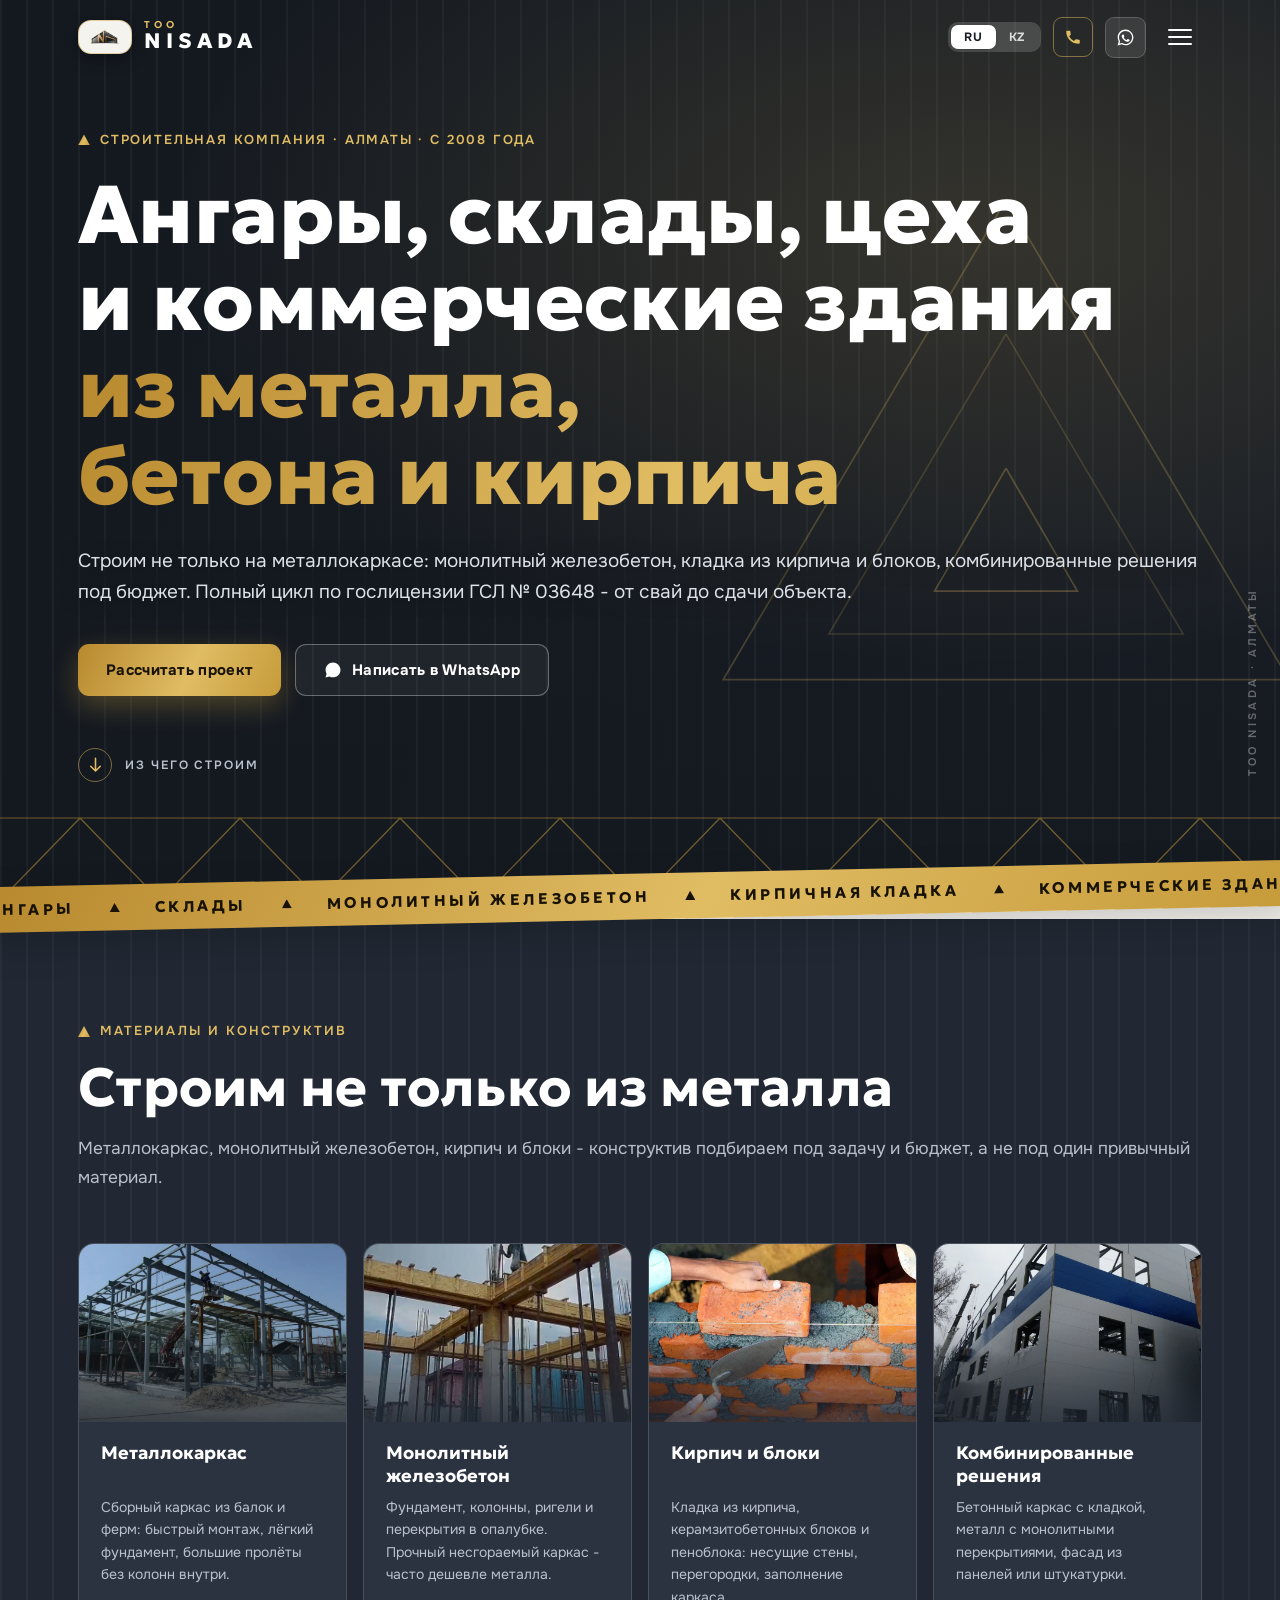
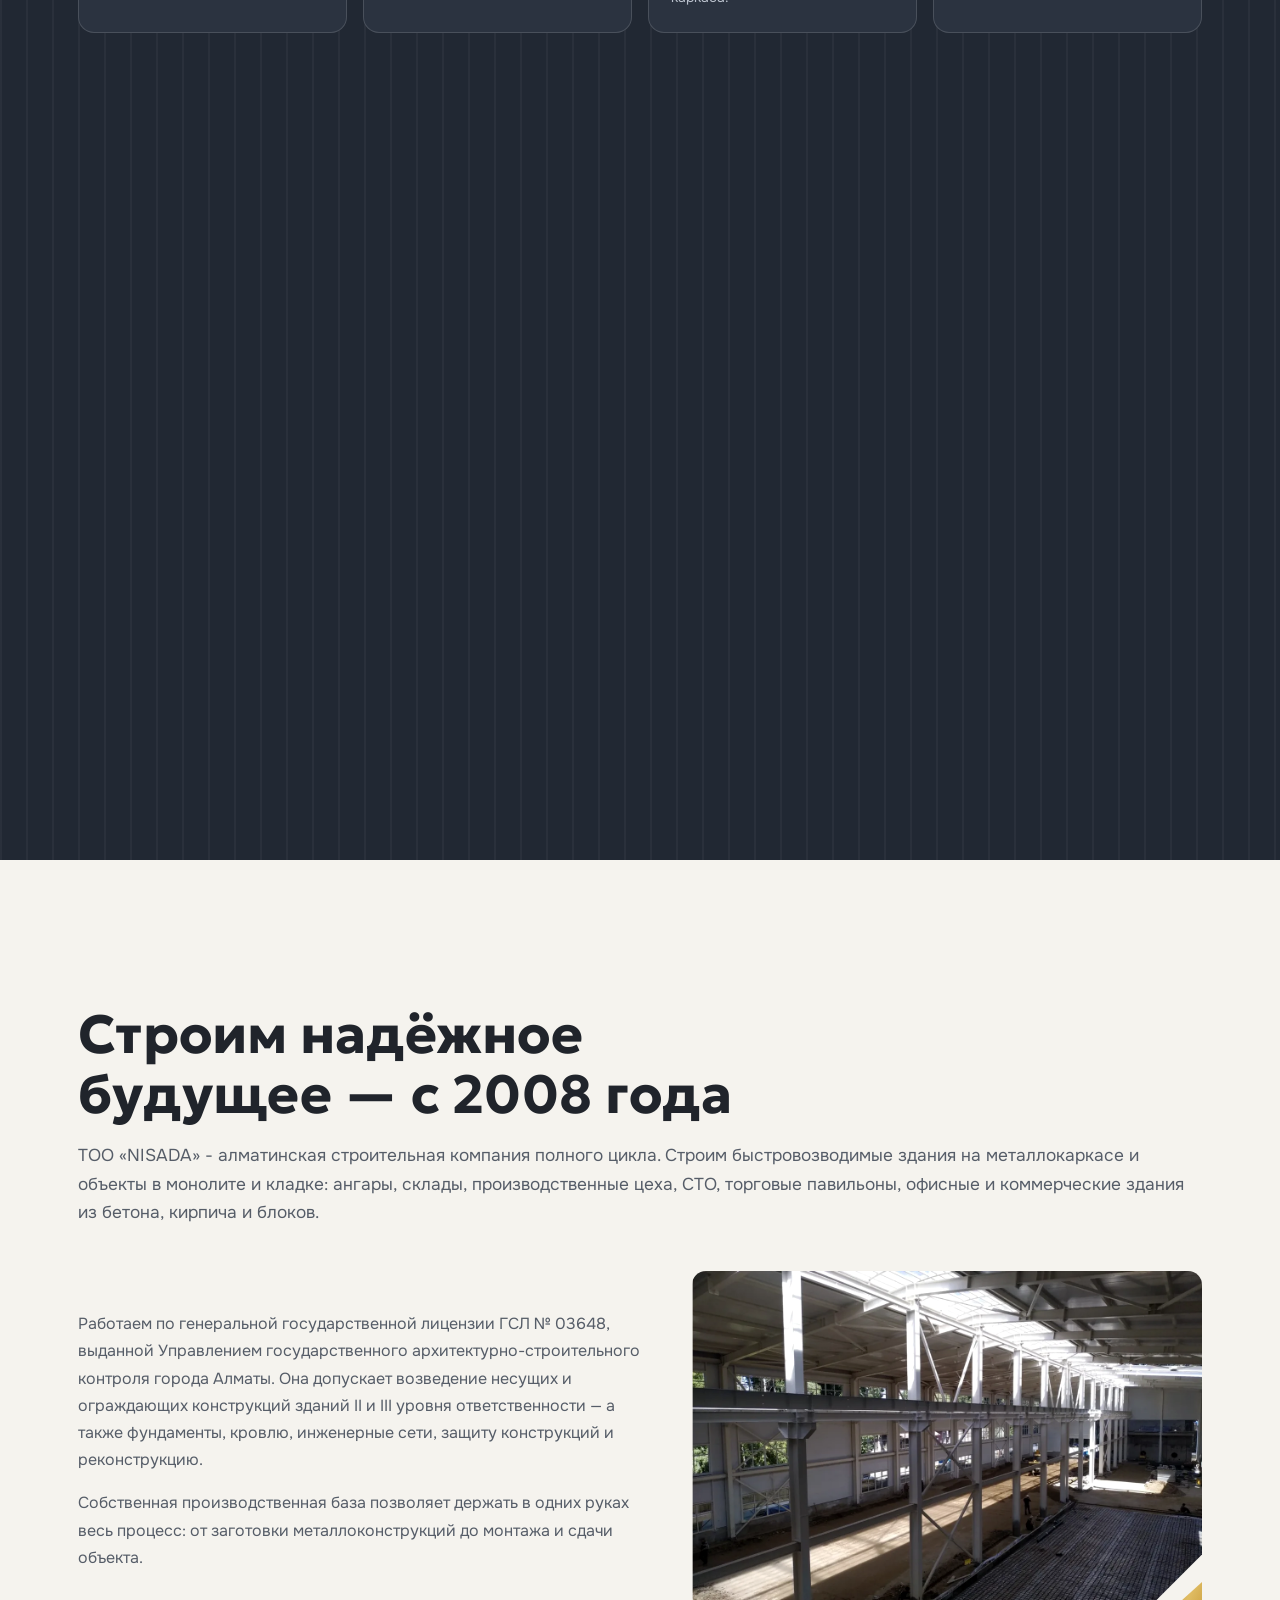
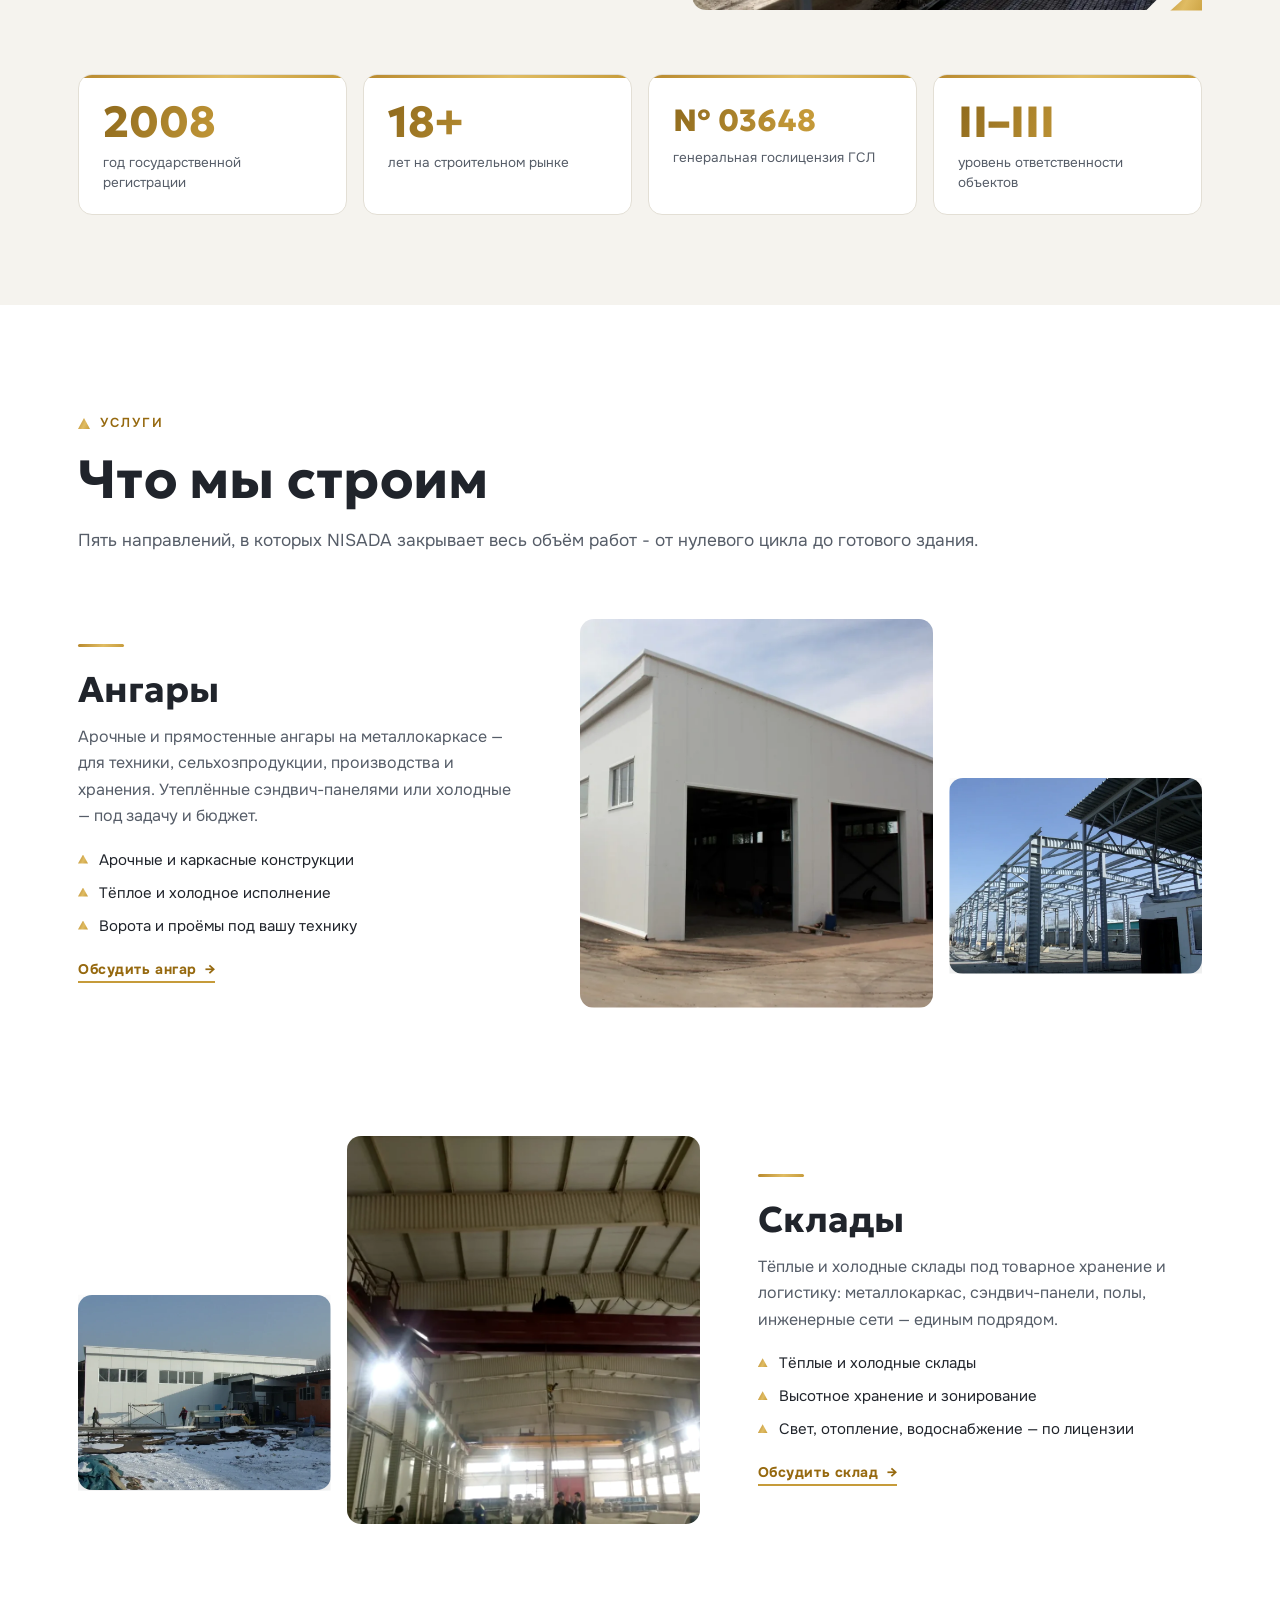
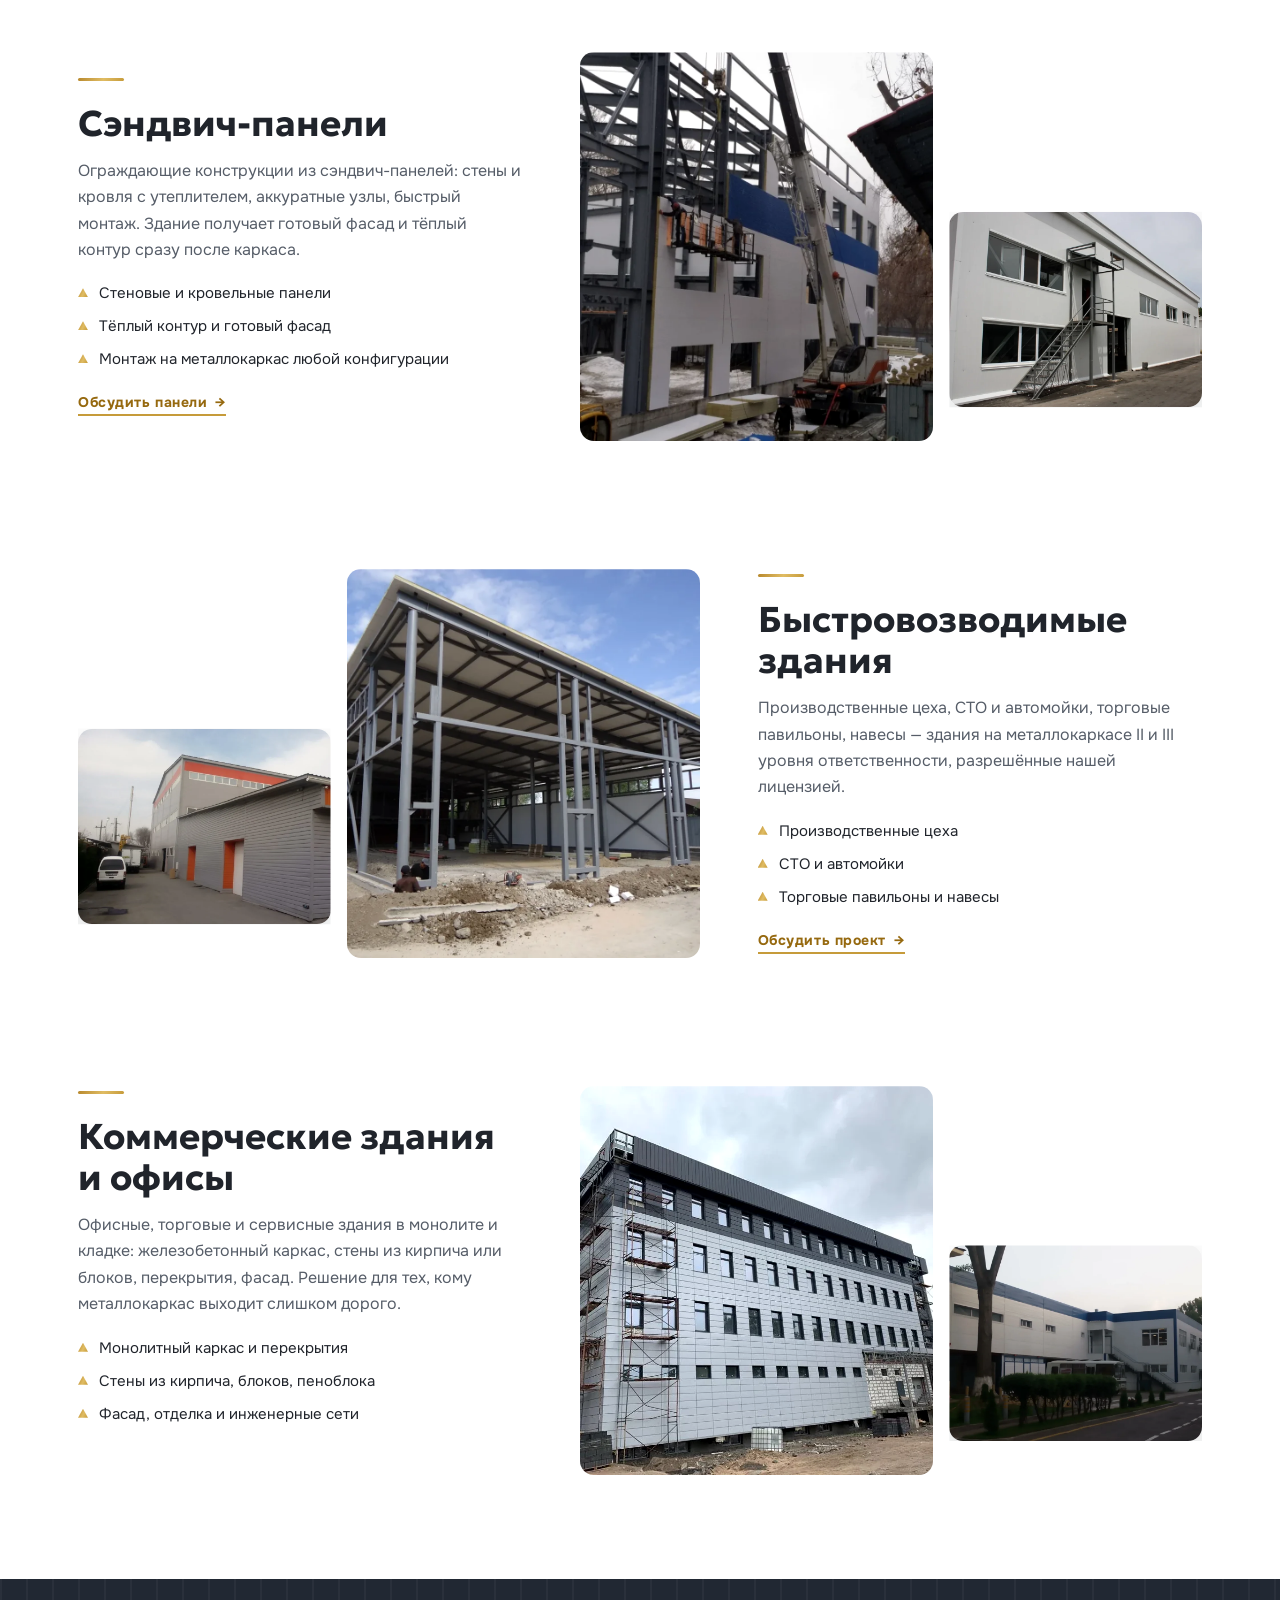
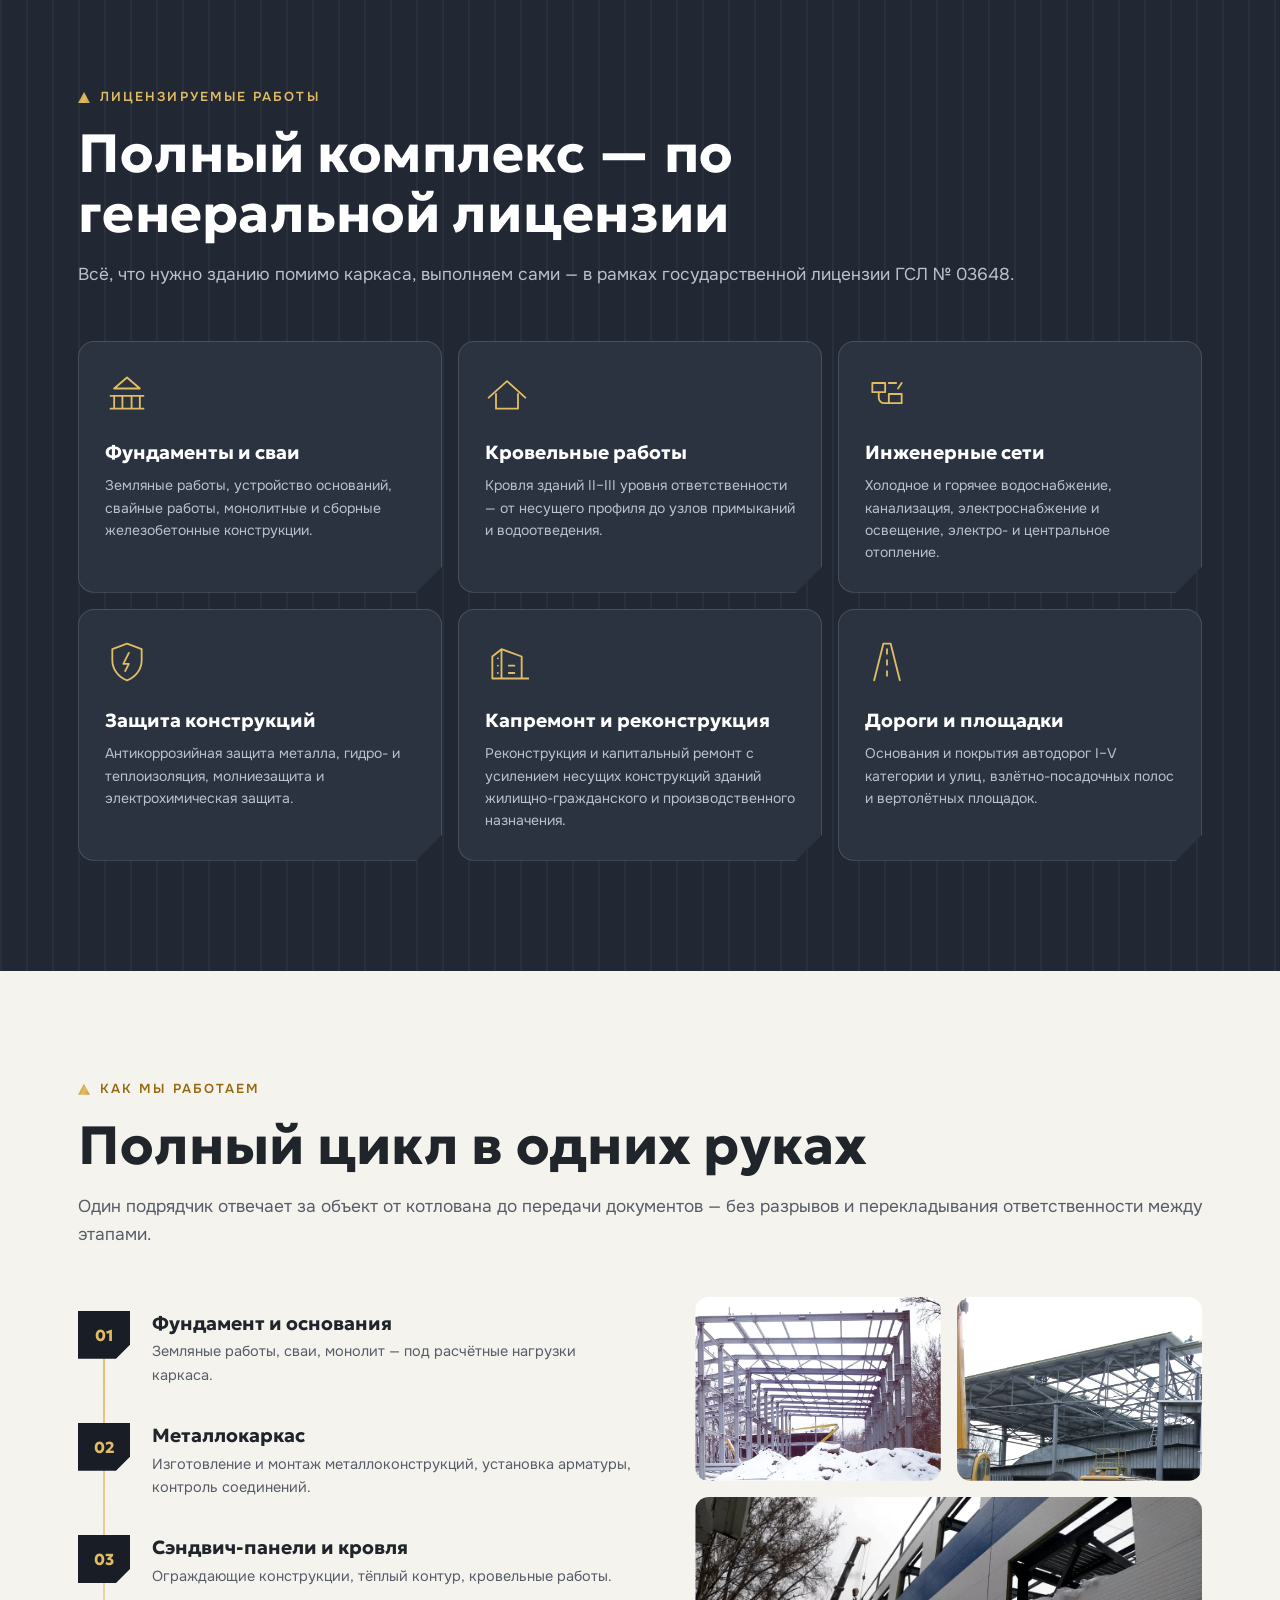
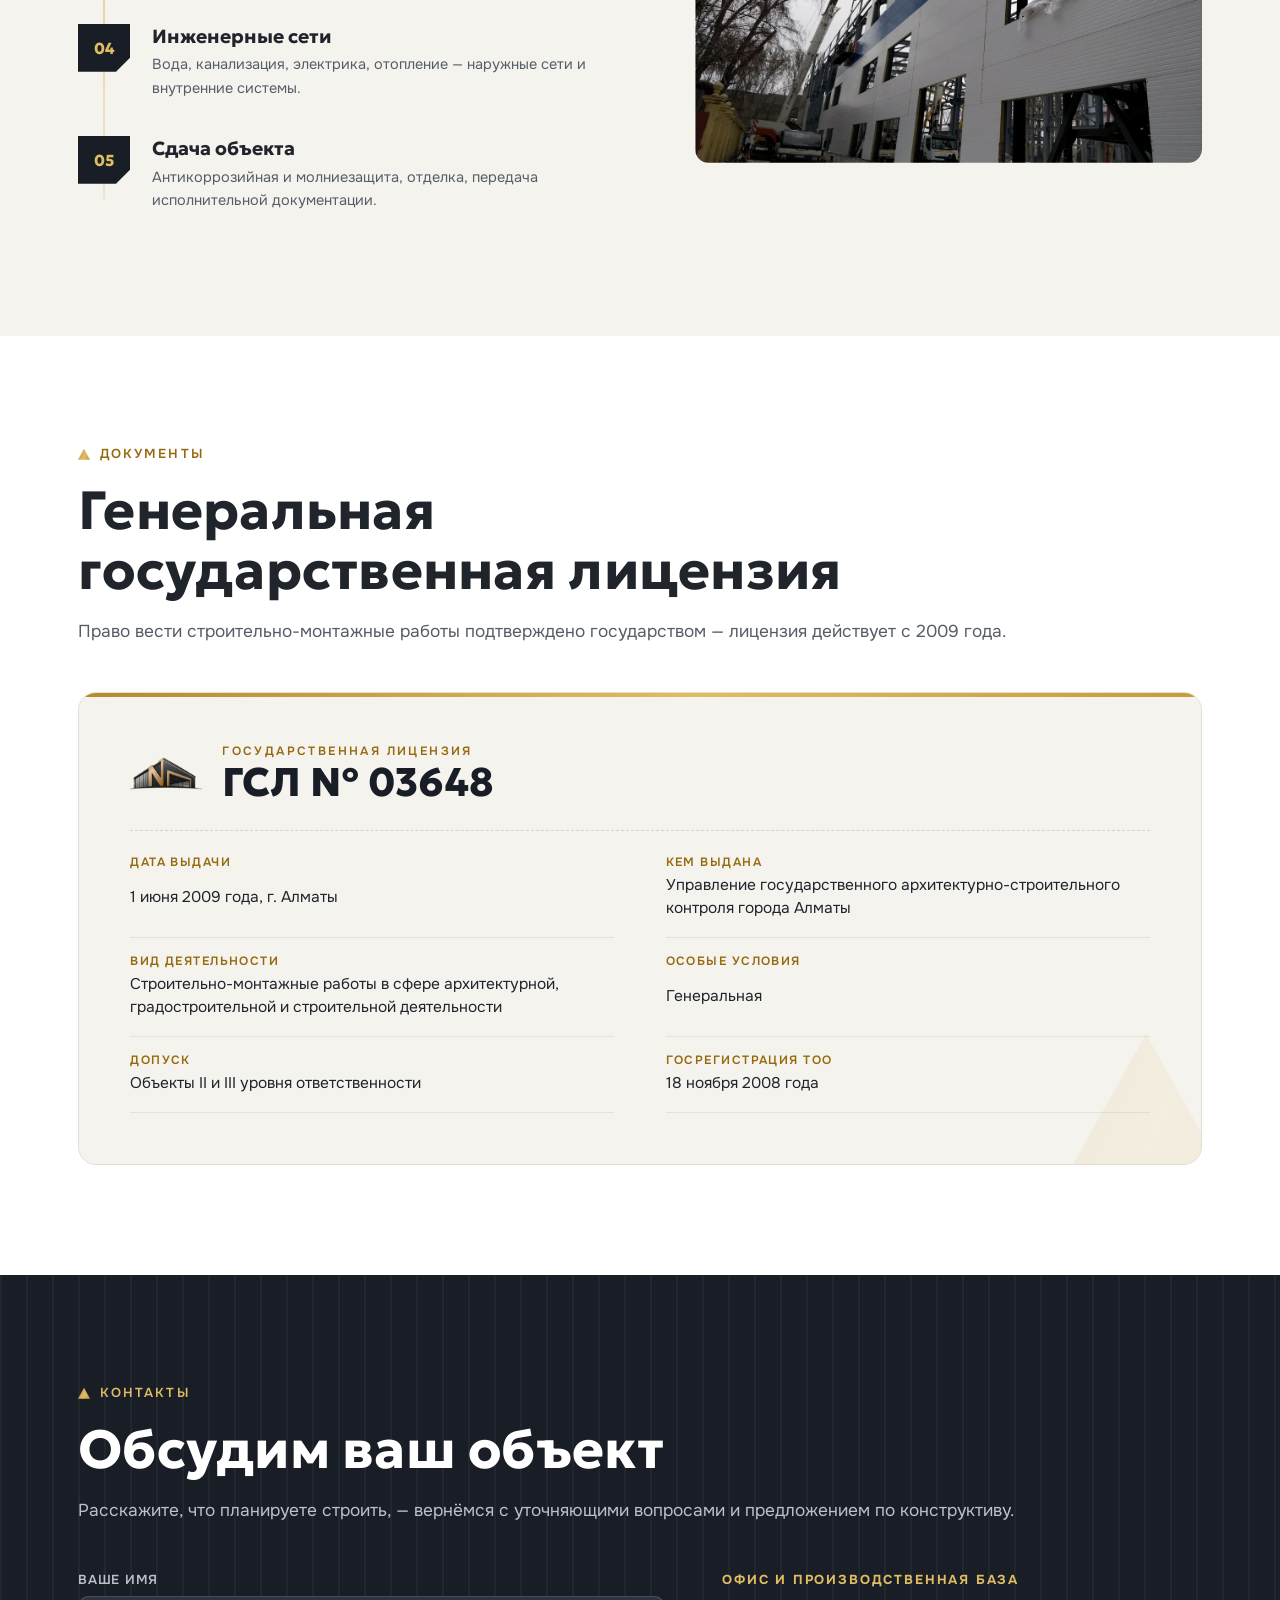
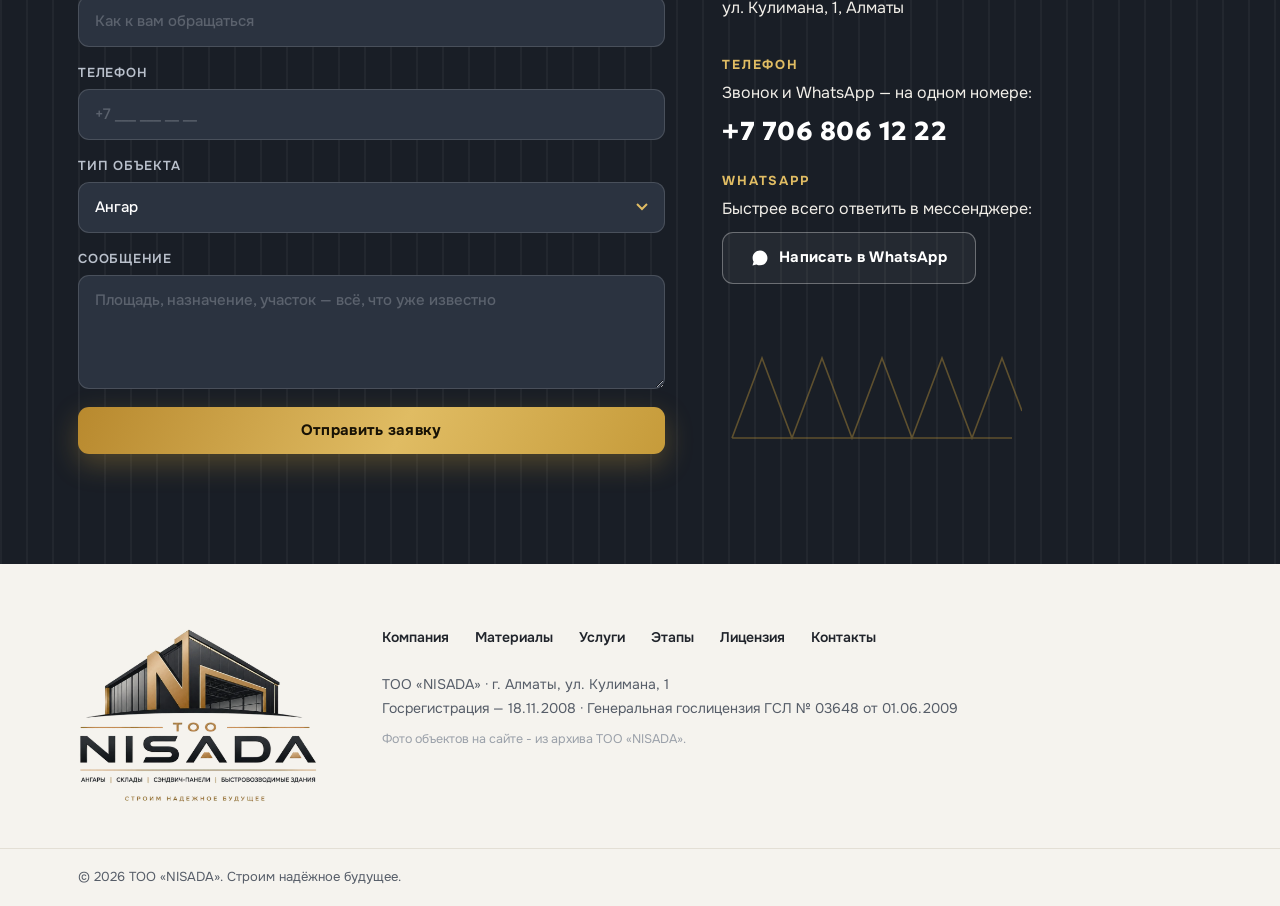
==== commit e6509d7f: "Реальные фото объектов и видео заливки монолита вместо стока - Герой: готовый корпус клиента, отдель" ====
--- a/index.html
+++ b/index.html
@@ -24,7 +24,7 @@
 <link rel="preconnect" href="https://fonts.googleapis.com">
 <link rel="preconnect" href="https://fonts.gstatic.com" crossorigin>
 <link href="https://fonts.googleapis.com/css2?family=Geologica:wght@300;500;600;700;800&family=Onest:wght@400;500;600;700&display=swap" rel="stylesheet">
-<link rel="stylesheet" href="styles.css?v=20260908-1">
+<link rel="stylesheet" href="styles.css?v=20260910-1">
 <script type="application/ld+json">
 {
   "@context": "https://schema.org",
@@ -53,7 +53,7 @@
 <header class="hdr" id="hdr">
   <div class="hdr-in">
     <a class="brand" href="#glavnaya" aria-label="NISADA — на главную">
-      <img src="assets/logo-mark.webp" alt="Знак NISADA — здание ангара" width="52" height="36">
+      <img src="assets/logo-mark.webp" alt="Знак NISADA — здание ангара" width="760" height="346">
       <span class="brand-t"><i data-i18n="brand.too">ТОО</i><b>NISADA</b></span>
     </a>
     <nav class="nav" id="nav" aria-label="Основная навигация">
@@ -90,7 +90,10 @@
   <!-- HERO -->
   <section class="hero" id="glavnaya">
     <div class="hero-bg" aria-hidden="true">
-      <img src="assets/hero-steel-frame.webp" alt="" width="1600" height="1067" fetchpriority="high" decoding="async">
+      <picture>
+        <source media="(max-width:760px)" srcset="assets/hero-obekt-m.webp" width="675" height="1200">
+        <img src="assets/hero-obekt.webp" alt="" width="1600" height="1000" fetchpriority="high" decoding="async">
+      </picture>
     </div>
     <div class="hero-rib" aria-hidden="true"></div>
     <svg class="hero-mark" viewBox="0 0 420 360" fill="none" aria-hidden="true">
@@ -152,14 +155,14 @@
       <p class="lead reveal" data-i18n="mat.lead">Металлокаркас, монолитный железобетон, кирпич и блоки - конструктив подбираем под задачу и бюджет, а не под один привычный материал.</p>
       <div class="mats-grid">
         <article class="mcard reveal">
-          <div class="mcard-img"><img src="assets/mat-metall.webp" alt="Стальной каркас склада на этапе монтажа" width="900" height="600" loading="lazy" decoding="async"></div>
+          <div class="mcard-img"><img src="assets/mat-metall-karkas.webp" alt="Монтаж металлокаркаса производственного здания - объект NISADA" width="900" height="600" loading="lazy" decoding="async"></div>
           <div class="mcard-b">
             <h3 data-i18n="m1.t">Металлокаркас</h3>
             <p data-i18n="m1.d">Сборный каркас из балок и ферм: быстрый монтаж, лёгкий фундамент, большие пролёты без колонн внутри.</p>
           </div>
         </article>
         <article class="mcard reveal d1">
-          <div class="mcard-img"><img src="assets/mat-monolit.webp" alt="Монолитный железобетонный каркас здания в опалубке" width="900" height="600" loading="lazy" decoding="async"></div>
+          <div class="mcard-img"><img src="assets/mat-monolit-zalivka.webp" alt="Опалубка монолитных ригелей и колонн на объекте NISADA" width="576" height="384" loading="lazy" decoding="async"></div>
           <div class="mcard-b">
             <h3 data-i18n="m2.t">Монолитный железобетон</h3>
             <p data-i18n="m2.d">Фундамент, колонны, ригели и перекрытия в опалубке. Прочный несгораемый каркас - часто дешевле металла.</p>
@@ -173,12 +176,31 @@
           </div>
         </article>
         <article class="mcard reveal d3">
-          <div class="mcard-img"><img src="assets/mat-kombi.webp" alt="Фасад здания с металлическим подконструктивом и утеплением" width="900" height="600" loading="lazy" decoding="async"></div>
+          <div class="mcard-img"><img src="assets/mat-kombi-fasad.webp" alt="Сэндвич-панели на металлокаркасе рядом с кирпичной стеной - комбинированное решение" width="900" height="600" loading="lazy" decoding="async"></div>
           <div class="mcard-b">
             <h3 data-i18n="m4.t">Комбинированные решения</h3>
             <p data-i18n="m4.d">Бетонный каркас с кладкой, металл с монолитными перекрытиями, фасад из панелей или штукатурки.</p>
           </div>
         </article>
+      </div>
+      <div class="mats-video reveal">
+        <div class="mv-player" id="mvPlayer">
+          <img class="mv-poster" src="assets/monolit-poster.webp" alt="Заливка монолитного перекрытия бетононасосом на объекте NISADA" width="480" height="854" loading="lazy" decoding="async">
+          <video class="mv-loop" muted loop playsinline preload="none" data-src="assets/monolit-loop.mp4" aria-hidden="true" tabindex="-1"></video>
+          <span class="mv-badge"><i aria-hidden="true"></i><span data-i18n="mv.badge">Видео с объекта</span></span>
+          <button class="mv-play" type="button" data-mv-open aria-label="Смотреть ролик со звуком" data-i18n-aria="mv.playaria">
+            <svg viewBox="0 0 24 24" width="26" height="26" aria-hidden="true"><path fill="currentColor" d="M8 5.5v13l11-6.5z"/></svg>
+          </button>
+        </div>
+        <div class="mv-txt">
+          <p class="mv-over"><span class="tri" aria-hidden="true"></span><span data-i18n="mv.over">Монолит в работе</span></p>
+          <h3 data-i18n="mv.h3">Заливка монолитного перекрытия</h3>
+          <p data-i18n="mv.d">Бетононасос, опалубка ригелей, арматурный каркас - так наш монолитный железобетон выглядит на объекте, а не на картинке.</p>
+          <button class="btn btn-gold" type="button" data-mv-open>
+            <svg viewBox="0 0 24 24" width="18" height="18" aria-hidden="true"><path fill="currentColor" d="M8 5.5v13l11-6.5z"/></svg>
+            <span data-i18n="mv.btn">Смотреть со звуком</span>
+          </button>
+        </div>
       </div>
       <div class="mats-note reveal">
         <span class="tri" aria-hidden="true"></span>
@@ -199,7 +221,7 @@
           <p data-i18n="about.p3">Собственная производственная база позволяет держать в одних руках весь процесс: от заготовки металлоконструкций до монтажа и сдачи объекта.</p>
         </div>
         <figure class="about-img reveal-img">
-          <img src="assets/karkas-roof.webp" alt="Металлокаркас кровли промышленного здания в лучах солнца" width="1200" height="800" loading="lazy" decoding="async">
+          <img src="assets/o-kompanii-ceh.webp" alt="Производственный корпус NISADA изнутри: белый металлокаркас, световой фонарь, армирование пола" width="1200" height="800" loading="lazy" decoding="async">
           <span class="img-tri" aria-hidden="true"></span>
         </figure>
       </div>
@@ -233,8 +255,8 @@
           <a class="feat-link reveal" href="#kontakty" data-i18n="f1.cta">Обсудить ангар</a>
         </div>
         <div class="feat-media">
-          <figure class="fm-a reveal-img"><img src="assets/angar-arch.webp" alt="Арочный ангар с ограждением из профилированного металла" width="1000" height="1176" loading="lazy" decoding="async"></figure>
-          <figure class="fm-b reveal-img"><img src="assets/hero-steel-frame.webp" alt="Стальной каркас ангара на этапе монтажа" width="1600" height="1067" loading="lazy" decoding="async"></figure>
+          <figure class="fm-a reveal-img"><img src="assets/angar-gotovyy.webp" alt="Готовый ангар NISADA из сэндвич-панелей с двумя воротами" width="800" height="880" loading="lazy" decoding="async"></figure>
+          <figure class="fm-b reveal-img"><img src="assets/angar-karkas.webp" alt="Металлокаркас ангара на этапе монтажа - объект NISADA" width="900" height="698" loading="lazy" decoding="async"></figure>
         </div>
       </div>
     </article>
@@ -252,8 +274,8 @@
           <a class="feat-link reveal" href="#kontakty" data-i18n="f2.cta">Обсудить склад</a>
         </div>
         <div class="feat-media">
-          <figure class="fm-a reveal-img"><img src="assets/sklad-interior.webp" alt="Интерьер склада на металлокаркасе со светлым полом" width="1200" height="800" loading="lazy" decoding="async"></figure>
-          <figure class="fm-b reveal-img"><img src="assets/sklad-racking.webp" alt="Высотные стеллажи товарного склада" width="1200" height="800" loading="lazy" decoding="async"></figure>
+          <figure class="fm-a reveal-img"><img src="assets/sklad-interer.webp" alt="Склад NISADA изнутри: кран-балка и утеплённая кровля" width="800" height="880" loading="lazy" decoding="async"></figure>
+          <figure class="fm-b reveal-img"><img src="assets/sklad-gotovyy.webp" alt="Готовый склад NISADA из сэндвич-панелей с ленточным остеклением" width="900" height="698" loading="lazy" decoding="async"></figure>
         </div>
       </div>
     </article>
@@ -271,8 +293,8 @@
           <a class="feat-link reveal" href="#kontakty" data-i18n="f3.cta">Обсудить панели</a>
         </div>
         <div class="feat-media">
-          <figure class="fm-a reveal-img"><img src="assets/panels-wall.webp" alt="Протяжённый фасад из светлых сэндвич-панелей" width="1600" height="1067" loading="lazy" decoding="async"></figure>
-          <figure class="fm-b reveal-img"><img src="assets/bystro-ext.webp" alt="Быстровозводимое здание склада с панельным фасадом" width="1200" height="800" loading="lazy" decoding="async"></figure>
+          <figure class="fm-a reveal-img"><img src="assets/paneli-montazh.webp" alt="Монтаж сэндвич-панелей автокраном с люльки - объект NISADA" width="800" height="880" loading="lazy" decoding="async"></figure>
+          <figure class="fm-b reveal-img"><img src="assets/paneli-fasad.webp" alt="Готовый фасад из сэндвич-панелей с наружной лестницей - объект NISADA" width="900" height="698" loading="lazy" decoding="async"></figure>
         </div>
       </div>
     </article>
@@ -290,8 +312,8 @@
           <a class="feat-link reveal" href="#kontakty" data-i18n="f4.cta">Обсудить проект</a>
         </div>
         <div class="feat-media">
-          <figure class="fm-a reveal-img"><img src="assets/ceh-space.webp" alt="Просторный производственный корпус с высокими воротами" width="1200" height="800" loading="lazy" decoding="async"></figure>
-          <figure class="fm-b reveal-img"><img src="assets/sto-garage.webp" alt="Помещение под СТО с секционными воротами" width="1200" height="800" loading="lazy" decoding="async"></figure>
+          <figure class="fm-a reveal-img"><img src="assets/bystro-karkas.webp" alt="Металлокаркас быстровозводимого здания с кровлей из сэндвич-панелей - объект NISADA" width="800" height="880" loading="lazy" decoding="async"></figure>
+          <figure class="fm-b reveal-img"><img src="assets/bystro-gotovyy.webp" alt="Готовый производственный корпус NISADA с воротами и пристройкой" width="890" height="690" loading="lazy" decoding="async"></figure>
         </div>
       </div>
     </article>
@@ -309,8 +331,8 @@
           <a class="feat-link reveal" href="#kontakty" data-i18n="f5.cta">Обсудить здание</a>
         </div>
         <div class="feat-media">
-          <figure class="fm-a reveal-img"><img src="assets/komm-office.webp" alt="Двухэтажное коммерческое здание из кирпича с панорамным остеклением" width="1400" height="933" loading="lazy" decoding="async"></figure>
-          <figure class="fm-b reveal-img"><img src="assets/komm-brick.webp" alt="Фасад офисного здания из кирпича и камня" width="900" height="1200" loading="lazy" decoding="async"></figure>
+          <figure class="fm-a reveal-img"><img src="assets/komm-ofis.webp" alt="Четырёхэтажное офисное здание в монолите и блоках с композитным фасадом - объект NISADA" width="698" height="768" loading="lazy" decoding="async"></figure>
+          <figure class="fm-b reveal-img"><img src="assets/komm-admin.webp" alt="Готовое административное здание NISADA с благоустроенной территорией" width="900" height="698" loading="lazy" decoding="async"></figure>
         </div>
       </div>
     </article>
@@ -373,9 +395,9 @@
           <li class="reveal d4"><b>05</b><div><h3 data-i18n="st.5t">Сдача объекта</h3><p data-i18n="st.5d">Антикоррозийная и молниезащита, отделка, передача исполнительной документации.</p></div></li>
         </ol>
         <div class="stages-media">
-          <figure class="reveal-img"><img src="assets/welder.webp" alt="Сварщик за работой над металлоконструкцией" width="1200" height="800" loading="lazy" decoding="async"></figure>
-          <figure class="reveal-img"><img src="assets/truss-interior.webp" alt="Стальные фермы кровли изнутри здания" width="1200" height="857" loading="lazy" decoding="async"></figure>
-          <figure class="reveal-img tall"><img src="assets/crane-frame.webp" alt="Монтаж стального каркаса с башенными кранами" width="1000" height="1500" loading="lazy" decoding="async"></figure>
+          <figure class="reveal-img"><img src="assets/etap-karkas.webp" alt="Смонтированный металлокаркас здания зимой - объект NISADA" width="760" height="570" loading="lazy" decoding="async"></figure>
+          <figure class="reveal-img"><img src="assets/etap-naves.webp" alt="Монтаж навеса на металлокаркасе автокраном - объект NISADA" width="780" height="585" loading="lazy" decoding="async"></figure>
+          <figure class="reveal-img tall"><img src="assets/etap-montazh.webp" alt="Монтаж сэндвич-панелей на фасад производственного здания - объект NISADA" width="1200" height="630" loading="lazy" decoding="async"></figure>
         </div>
       </div>
     </div>
@@ -389,7 +411,7 @@
       <p class="lead reveal" data-i18n="lic.lead">Право вести строительно-монтажные работы подтверждено государством — лицензия действует с 2009 года.</p>
       <div class="lic-card reveal">
         <div class="lic-head">
-          <span class="lic-emblem" aria-hidden="true"><img src="assets/logo-mark.webp" alt="" width="72" height="50" loading="lazy" decoding="async"></span>
+          <span class="lic-emblem" aria-hidden="true"><img src="assets/logo-mark.webp" alt="" width="760" height="346" loading="lazy" decoding="async"></span>
           <div>
             <p class="lic-kicker" data-i18n="lic.kicker">Государственная лицензия</p>
             <p class="lic-num">ГСЛ № 03648</p>
@@ -479,7 +501,7 @@
 <footer class="ftr">
   <div class="wrap ftr-in">
     <div class="ftr-brand">
-      <img src="assets/logo-full.webp" alt="Логотип ТОО NISADA — ангары, склады, сэндвич-панели, быстровозводимые здания" width="240" height="187" loading="lazy" decoding="async">
+      <img src="assets/logo-full.webp" alt="Логотип ТОО NISADA — ангары, склады, сэндвич-панели, быстровозводимые здания" width="900" height="660" loading="lazy" decoding="async">
     </div>
     <div class="ftr-cols">
       <nav class="ftr-nav" aria-label="Навигация в подвале">
@@ -493,7 +515,7 @@
       <div class="ftr-req">
         <p data-i18n="ft.r1">ТОО «NISADA» · г. Алматы, ул. Кулимана, 1</p>
         <p data-i18n="ft.r2">Госрегистрация — 18.11.2008 · Генеральная гослицензия ГСЛ № 03648 от 01.06.2009</p>
-        <p class="ftr-note" data-i18n="ft.r3">Фотографии на сайте — иллюстрации отрасли (Unsplash).</p>
+        <p class="ftr-note" data-i18n="ft.r3">Фото объектов на сайте - из архива ТОО «NISADA».</p>
       </div>
     </div>
   </div>
@@ -523,6 +545,15 @@
   </nav>
 </div>
 
-<script src="script.js?v=20260908-1" defer></script>
+<div class="vmodal" id="vmodal" role="dialog" aria-modal="true" aria-label="Видео с объекта" data-i18n-aria="mv.dialog">
+  <button class="vmodal-close" type="button" aria-label="Закрыть видео" data-i18n-aria="mv.close">
+    <svg viewBox="0 0 24 24" width="22" height="22" aria-hidden="true"><path d="M6 6l12 12M18 6 6 18" stroke="currentColor" stroke-width="2" stroke-linecap="round"/></svg>
+  </button>
+  <div class="vmodal-in">
+    <video id="vmodalVideo" controls playsinline preload="none" poster="assets/monolit-poster.webp" data-src="assets/monolit-full.mp4" width="540" height="960"></video>
+  </div>
+</div>
+
+<script src="script.js?v=20260910-1" defer></script>
 </body>
 </html>
--- a/styles.css
+++ b/styles.css
@@ -193,8 +193,11 @@
   padding:calc(var(--hdr-h) + 44px) 0 104px;
 }
 .hero-bg{position:absolute;inset:0;z-index:0;overflow:hidden}
+/* picture без размеров схлопывается в ноль - растягиваем явно */
+.hero-bg picture{display:block;width:100%;height:100%}
+/* реальный корпус клиента: здание в правых двух третях кадра, текст слева */
 .hero-bg img{
-  width:100%;height:100%;object-fit:cover;object-position:68% 42%;
+  width:100%;height:100%;object-fit:cover;object-position:74% 50%;
   opacity:.88;filter:saturate(.72) contrast(1.02) brightness(1.12);
   transform:scale(1.06);
   animation:heroDrift 30s ease-in-out infinite alternate;
@@ -404,6 +407,72 @@
 .mcard-b{padding:20px 22px 24px}
 .mcard h3{font:700 18px/1.25 var(--disp);color:#fff;margin-bottom:9px;min-height:2.5em}
 .mcard p{font-size:14px;color:var(--tx-inv-soft);line-height:1.6}
+/* ---- видео с объекта: заливка монолита ---- */
+.mats-video{
+  margin-top:24px;display:grid;grid-template-columns:minmax(240px,300px) minmax(0,1fr);
+  gap:clamp(24px,4vw,56px);align-items:center;
+  background:var(--steel);border:1px solid var(--line-d);border-radius:16px;
+  padding:clamp(18px,2.6vw,30px);position:relative;overflow:hidden;
+}
+.mats-video::after{
+  content:"";position:absolute;right:-60px;bottom:-70px;width:260px;height:230px;opacity:.07;
+  background:var(--gold-grad);clip-path:polygon(50% 0,100% 100%,0 100%);pointer-events:none;
+}
+.mv-player{
+  position:relative;aspect-ratio:9/16;border-radius:14px;overflow:hidden;background:#12161c;
+  box-shadow:0 18px 44px rgba(0,0,0,.35);
+  clip-path:polygon(0 0,100% 0,100% calc(100% - 34px),calc(100% - 34px) 100%,0 100%);
+}
+.mv-player img,.mv-player video{
+  position:absolute;inset:0;width:100%;height:100%;object-fit:cover;display:block;
+}
+.mv-player video{opacity:0;transition:opacity .5s ease}
+.mv-player.is-live video{opacity:1}
+.mv-badge{
+  position:absolute;left:12px;top:12px;z-index:2;display:inline-flex;align-items:center;gap:8px;
+  background:rgba(18,22,28,.72);backdrop-filter:blur(6px);border:1px solid rgba(255,255,255,.14);
+  border-radius:999px;padding:6px 12px 6px 9px;
+  font:600 11px/1 var(--body);letter-spacing:.1em;text-transform:uppercase;color:#fff;
+}
+.mv-badge i{width:8px;height:8px;border-radius:50%;background:var(--gold2);box-shadow:0 0 0 0 rgba(224,188,99,.6);animation:mvPulse 1.8s ease-out infinite}
+@keyframes mvPulse{to{box-shadow:0 0 0 8px rgba(224,188,99,0)}}
+.mv-play{
+  position:absolute;left:50%;top:50%;z-index:2;transform:translate(-50%,-50%);
+  width:68px;height:68px;border-radius:50%;border:0;cursor:pointer;
+  background:var(--gold-grad);color:#181205;display:grid;place-items:center;padding-left:4px;
+  box-shadow:0 12px 30px rgba(0,0,0,.45),0 0 0 8px rgba(224,188,99,.16);
+  transition:transform .25s ease,box-shadow .25s ease;
+}
+.mv-play:hover{transform:translate(-50%,-50%) scale(1.06);box-shadow:0 14px 34px rgba(0,0,0,.5),0 0 0 12px rgba(224,188,99,.22)}
+.mv-over{
+  display:flex;align-items:center;gap:10px;
+  font:600 12px/1.3 var(--body);letter-spacing:.16em;text-transform:uppercase;color:var(--gold2);
+  margin-bottom:14px;
+}
+.mv-txt h3{font:700 clamp(22px,2.4vw,32px)/1.15 var(--disp);color:#fff}
+.mv-txt > p{margin-top:12px;font-size:15.5px;color:var(--tx-inv-soft);line-height:1.6}
+.mv-txt .btn{margin-top:22px}
+
+/* модальный плеер: полный ролик со звуком. Открывается КЛАССОМ, не hidden - иначе display перебивает */
+.vmodal{
+  position:fixed;inset:0;z-index:140;display:flex;align-items:center;justify-content:center;
+  background:rgba(10,12,16,.94);opacity:0;visibility:hidden;
+  transition:opacity .3s ease,visibility .3s ease;padding:20px;
+}
+.vmodal.open{opacity:1;visibility:visible}
+.vmodal-in{position:relative;border-radius:16px;overflow:hidden;box-shadow:0 30px 80px rgba(0,0,0,.6);background:#000}
+.vmodal video{
+  display:block;height:min(74vh,860px);width:auto;max-width:calc(100vw - 40px);
+  aspect-ratio:9/16;object-fit:contain;background:#000;
+}
+.vmodal-close{
+  position:absolute;top:18px;right:18px;width:48px;height:48px;border-radius:50%;
+  border:1px solid rgba(255,255,255,.22);background:rgba(255,255,255,.08);color:#fff;cursor:pointer;
+  display:grid;place-items:center;transition:background .25s,border-color .25s;
+}
+.vmodal-close:hover{background:rgba(198,155,58,.22);border-color:var(--gold2)}
+body.vmodal-open{overflow:hidden}
+
 .mats-note{
   margin-top:24px;display:flex;gap:14px;align-items:flex-start;
   border:1px solid rgba(224,188,99,.34);border-radius:14px;
@@ -591,7 +660,7 @@
       radial-gradient(90% 55% at 72% 22%,rgba(224,188,99,.14) 0%,rgba(224,188,99,0) 62%),
       linear-gradient(180deg,rgba(20,25,32,.78) 0%,rgba(20,25,32,.52) 34%,rgba(20,25,32,.94) 100%);
   }
-  .hero-bg img{object-position:64% 40%}
+  .hero-bg img{object-position:60% 45%}
   .hero-mark{width:min(86vw,520px);right:-22vw;top:34%}
   .hero-sign{display:none}
   .about-grid,.stages-grid,.ct-grid{grid-template-columns:1fr}
@@ -601,6 +670,9 @@
   .works-grid{grid-template-columns:1fr 1fr}
   .mats-grid{grid-template-columns:1fr 1fr}
   .mats{padding:80px 0}
+  .mats-video{grid-template-columns:1fr;text-align:center}
+  .mv-over{justify-content:center}
+  .mv-player{width:min(100%,300px);margin-inline:auto}
   .stats{grid-template-columns:1fr 1fr}
   .lic-rows{grid-template-columns:1fr}
   .stages-media{position:static}
@@ -608,12 +680,22 @@
   .about,.svc,.works,.stages,.lic,.ct{padding:80px 0}
   .svc{padding-bottom:30px}
 }
+@media (max-width:760px){
+  /* портретный кроп корпуса: угол здания с лестницей по центру, верх гасим под шапку и кикер */
+  .hero-bg img{object-position:50% 50%;opacity:.92;filter:saturate(.8) contrast(1.02) brightness(1.04)}
+  .hero-bg::after{
+    background:
+      radial-gradient(80% 40% at 50% 18%,rgba(224,188,99,.12) 0%,rgba(224,188,99,0) 70%),
+      linear-gradient(180deg,rgba(20,25,32,.82) 0%,rgba(20,25,32,.58) 30%,rgba(20,25,32,.62) 60%,rgba(20,25,32,.95) 100%);
+  }
+}
 @media (max-width:560px){
   .works-grid{grid-template-columns:1fr}
   .mats-grid{grid-template-columns:1fr}
   .mcard h3{min-height:0}
   .mats-note{padding:16px 18px}
   .mats-note p{font-size:14.5px}
+  .mv-player{width:min(100%,280px);margin-inline:auto}
   .wa-btn{display:none}
   .hdr-in{gap:14px}
   .hdr-right{gap:8px}
@@ -622,7 +704,8 @@
   .hero{padding-bottom:86px}
   .hero-cta .btn{width:100%}
   .hero-scroll{margin-top:38px;font-size:11px;letter-spacing:.12em}
-  .feat-media{grid-template-columns:1fr;align-items:stretch}
+  /* перебиваем .feat-rev .feat-media (0-2-0): иначе у перевёрнутых блоков на телефоне две мелкие колонки */
+  .feat-media,.feat-rev .feat-media{grid-template-columns:1fr;align-items:stretch}
   .fm-a{aspect-ratio:4/3.4}
   .fm-b{margin-bottom:0;aspect-ratio:4/2.7}
   .feat-rev .fm-a{order:1}
@@ -646,5 +729,7 @@
   .hero-bg img{animation:none;transform:scale(1.04)}
   .hero-mark .hm-l{stroke-dashoffset:0;animation:none}
   .hero-scroll .hs-arrow svg{animation:none}
+  .mv-badge i{animation:none}
+  .vmodal,.mv-player video{transition:none}
   .mnav,.mnav-in a,.hdr,.btn,.feat-media img{transition:none}
 }
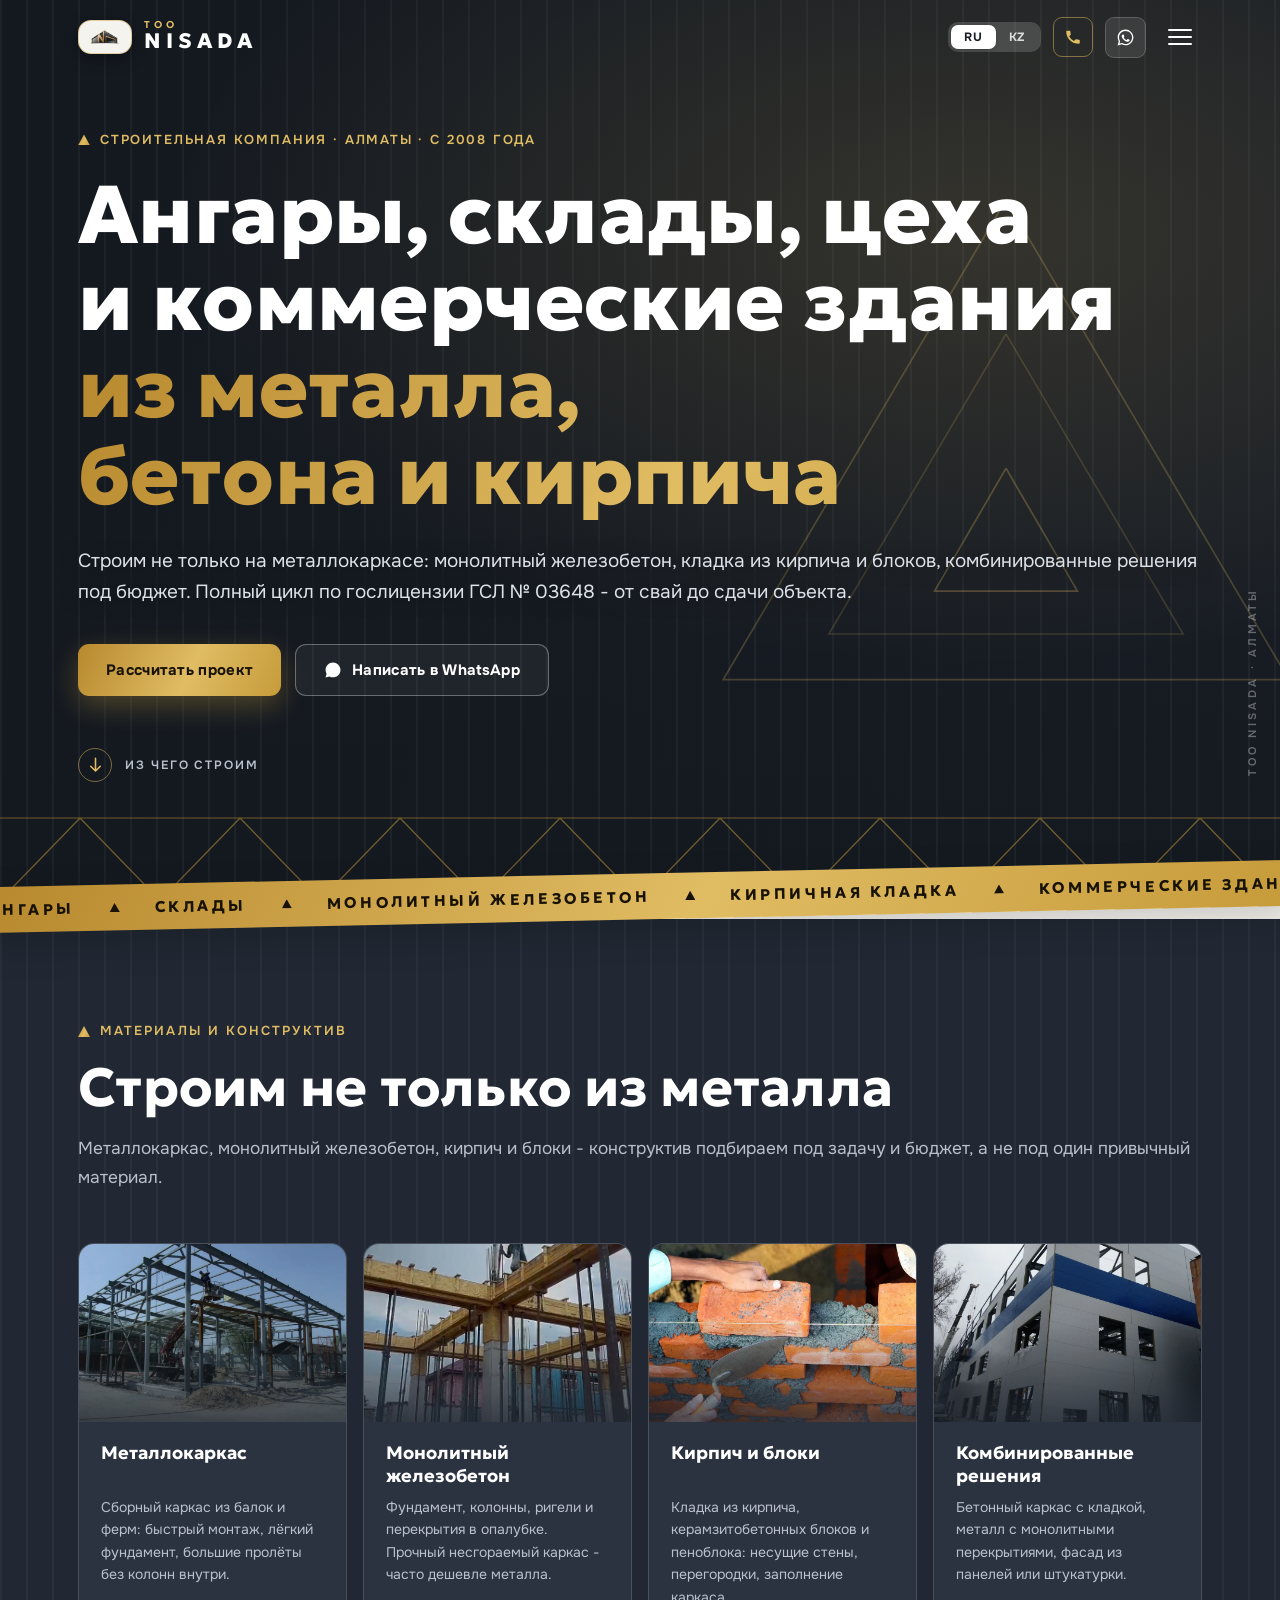
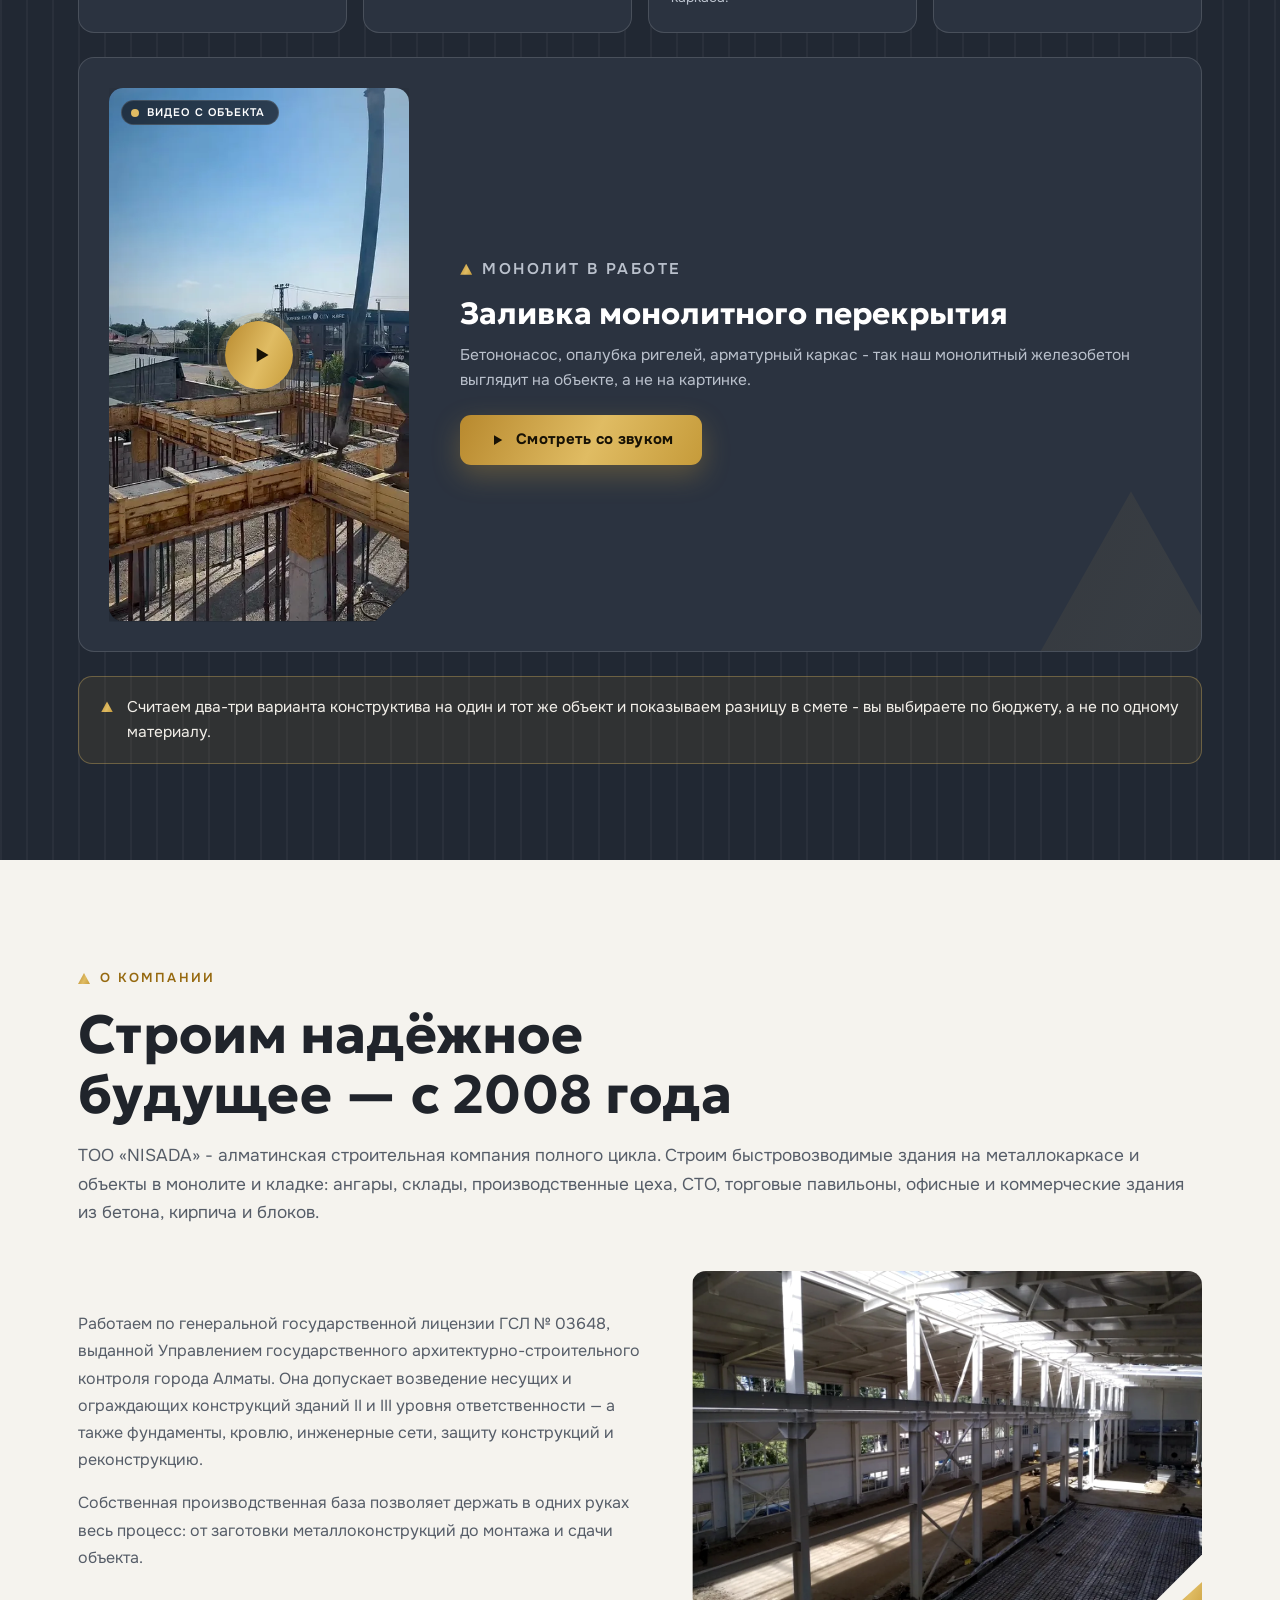
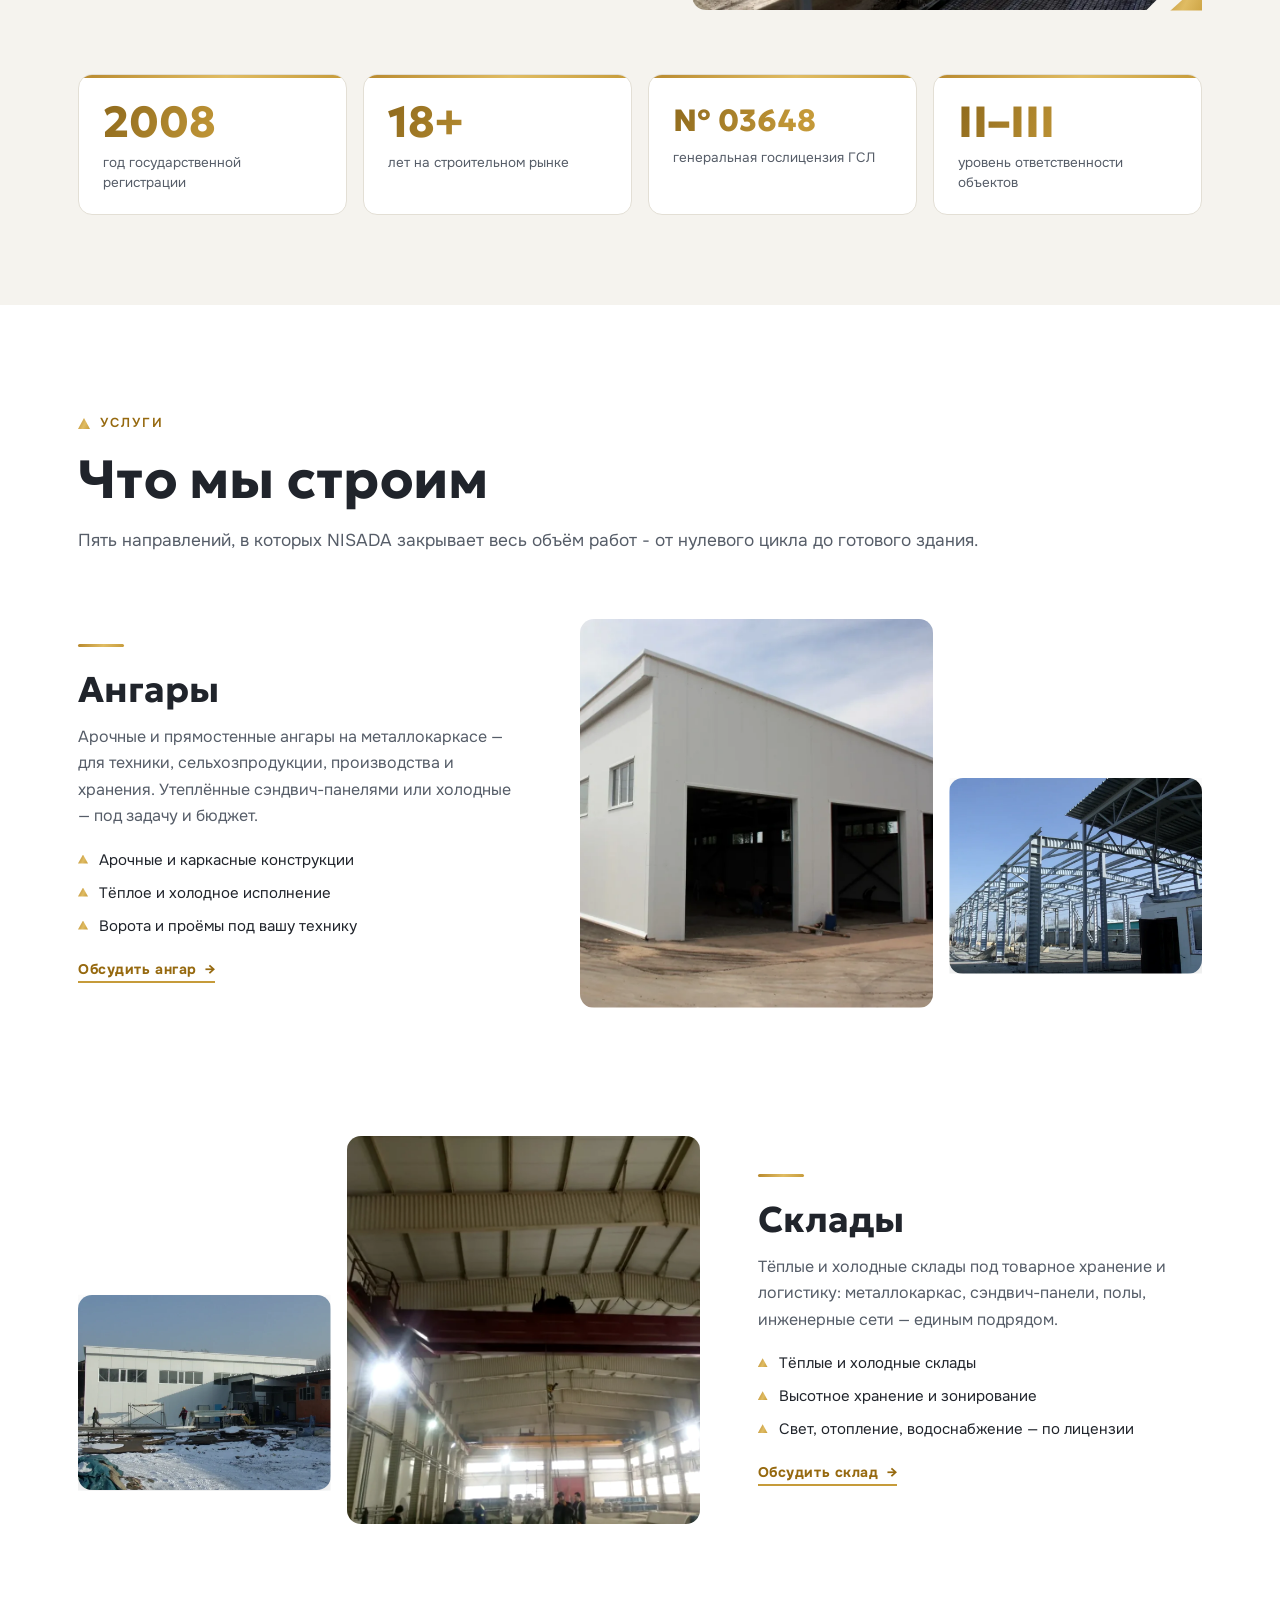
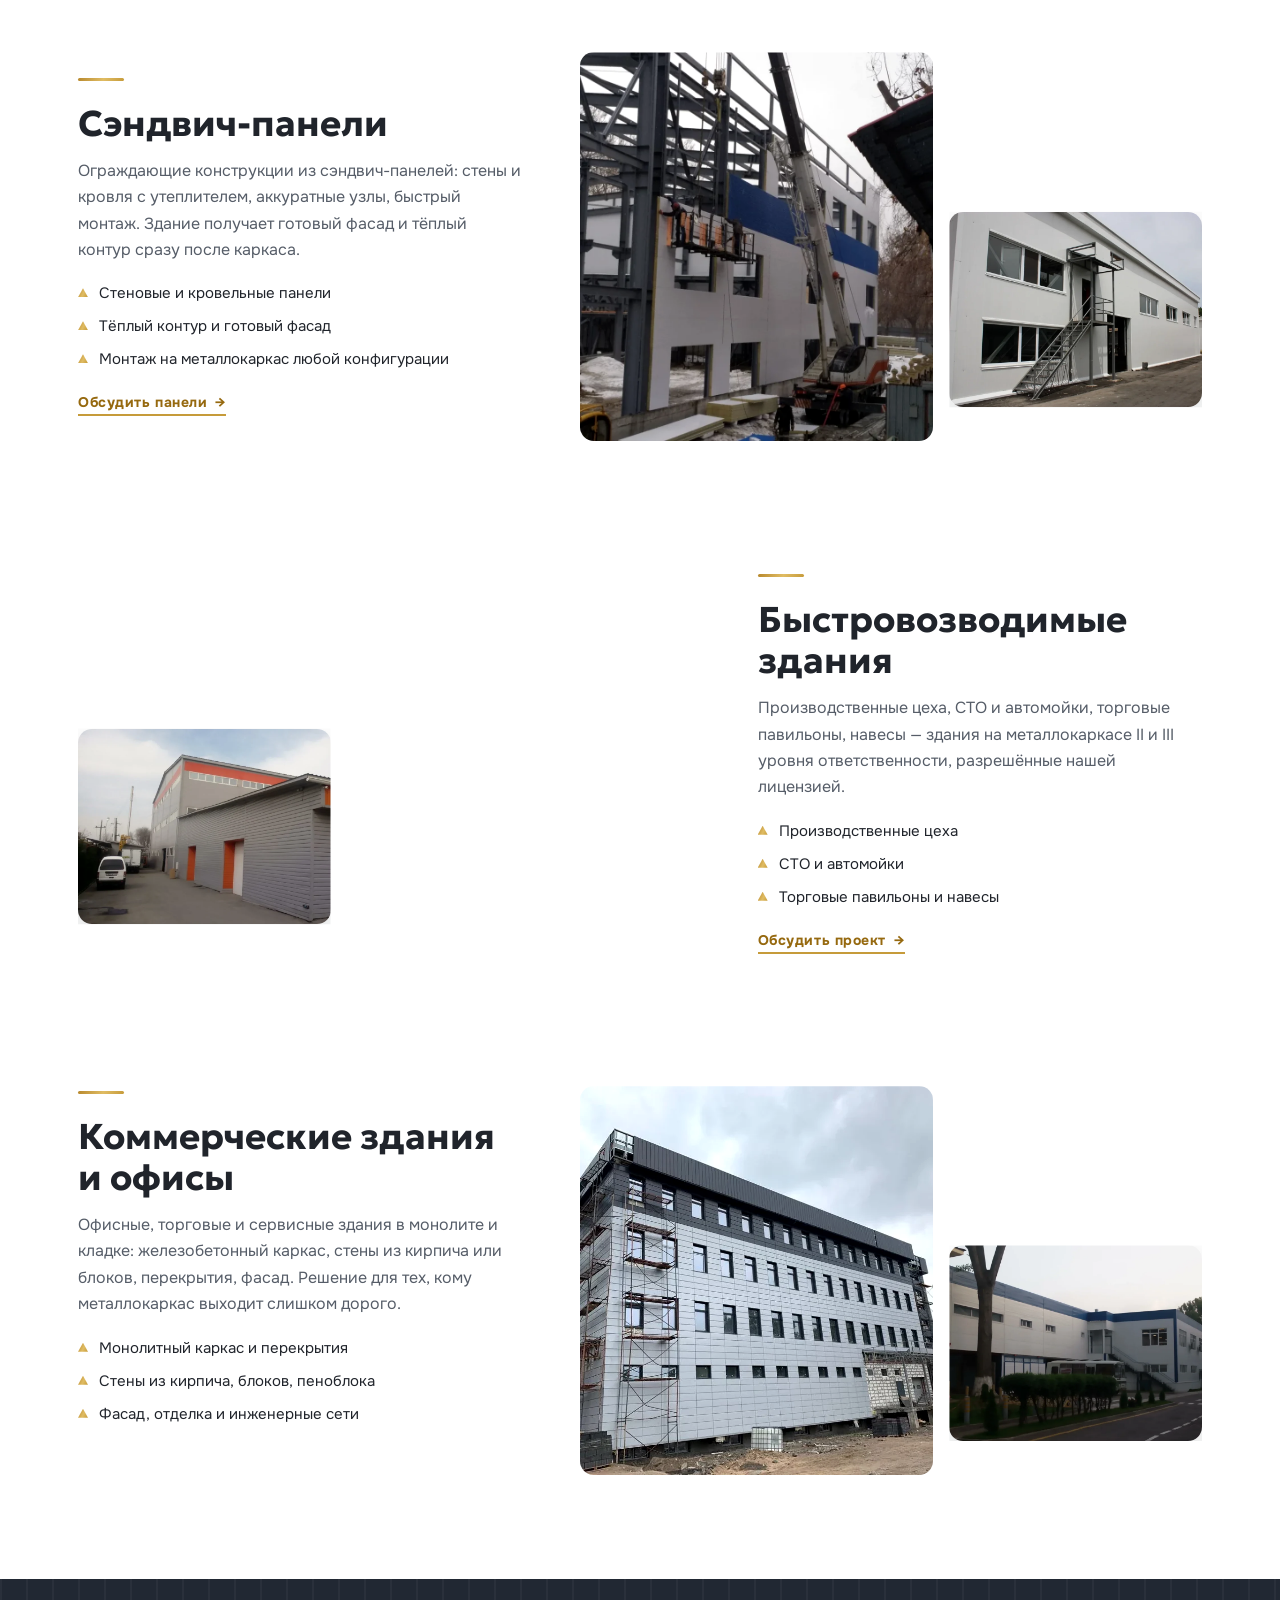
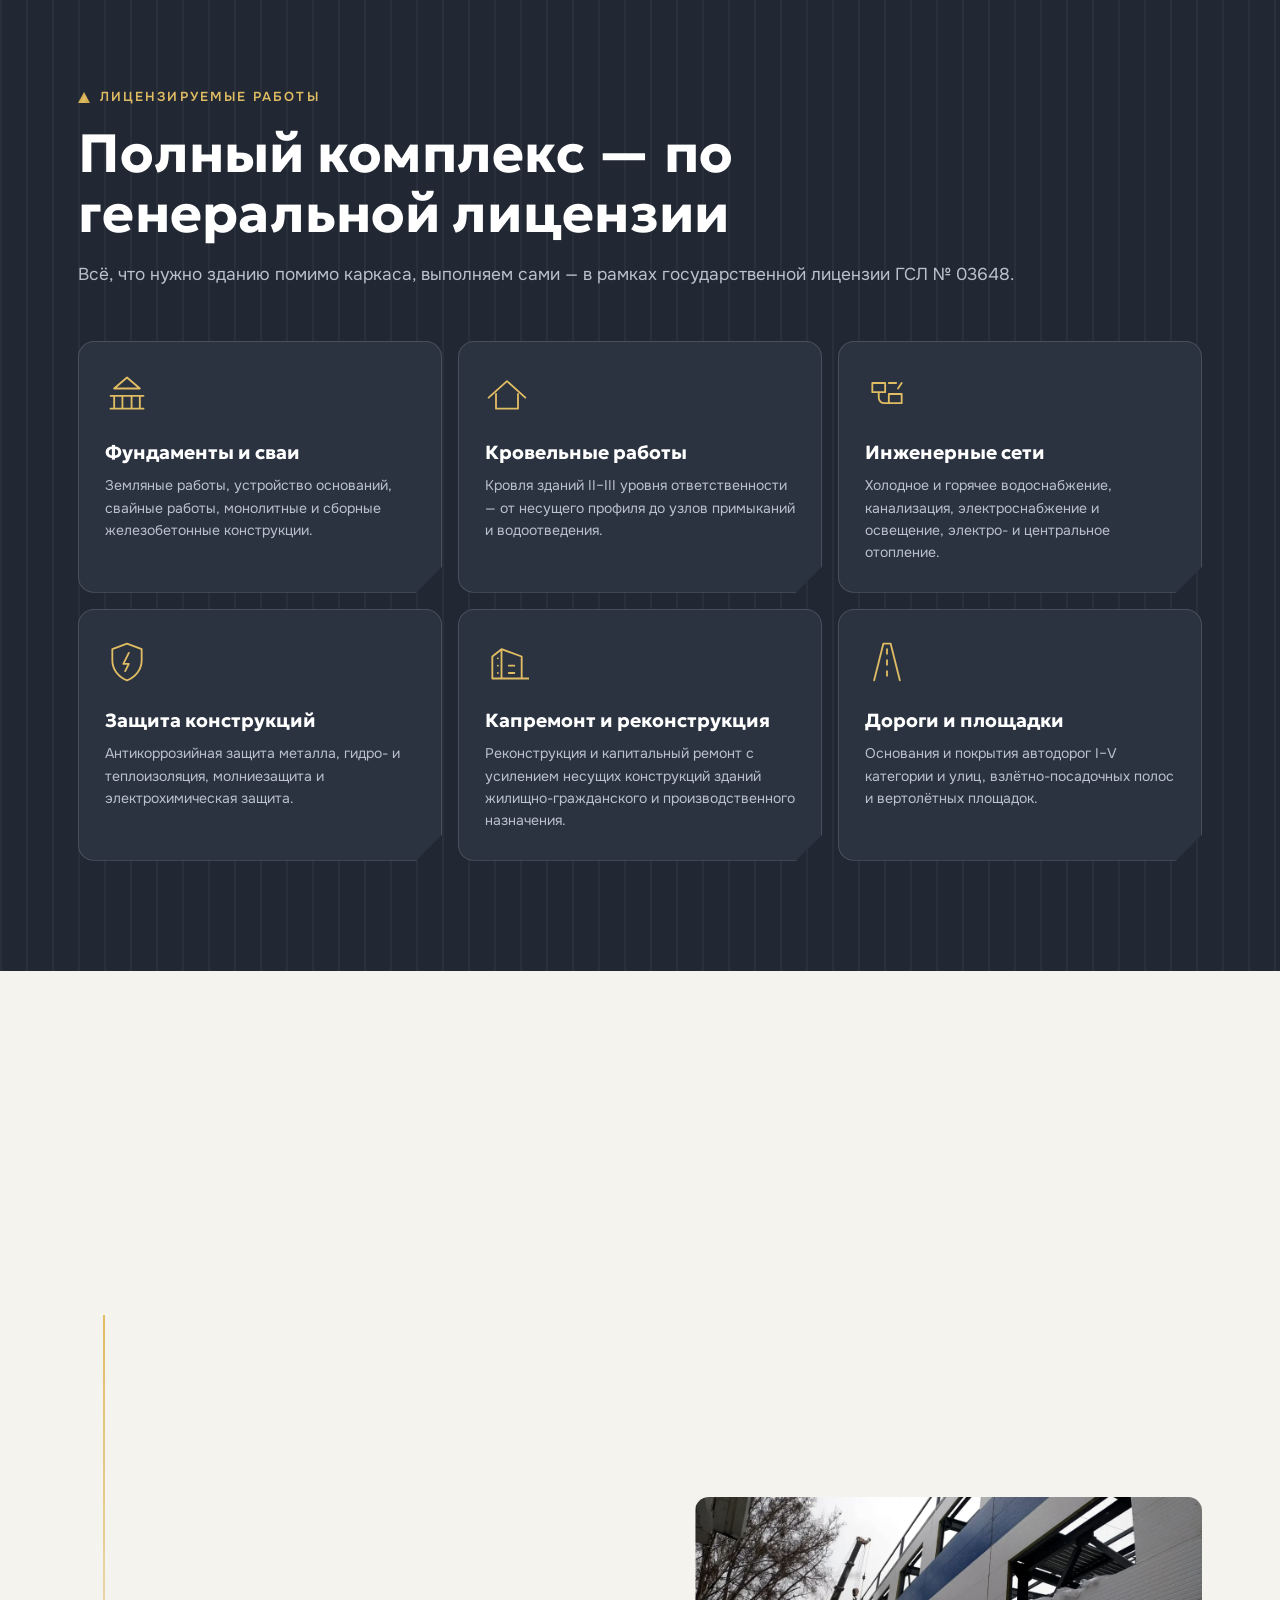
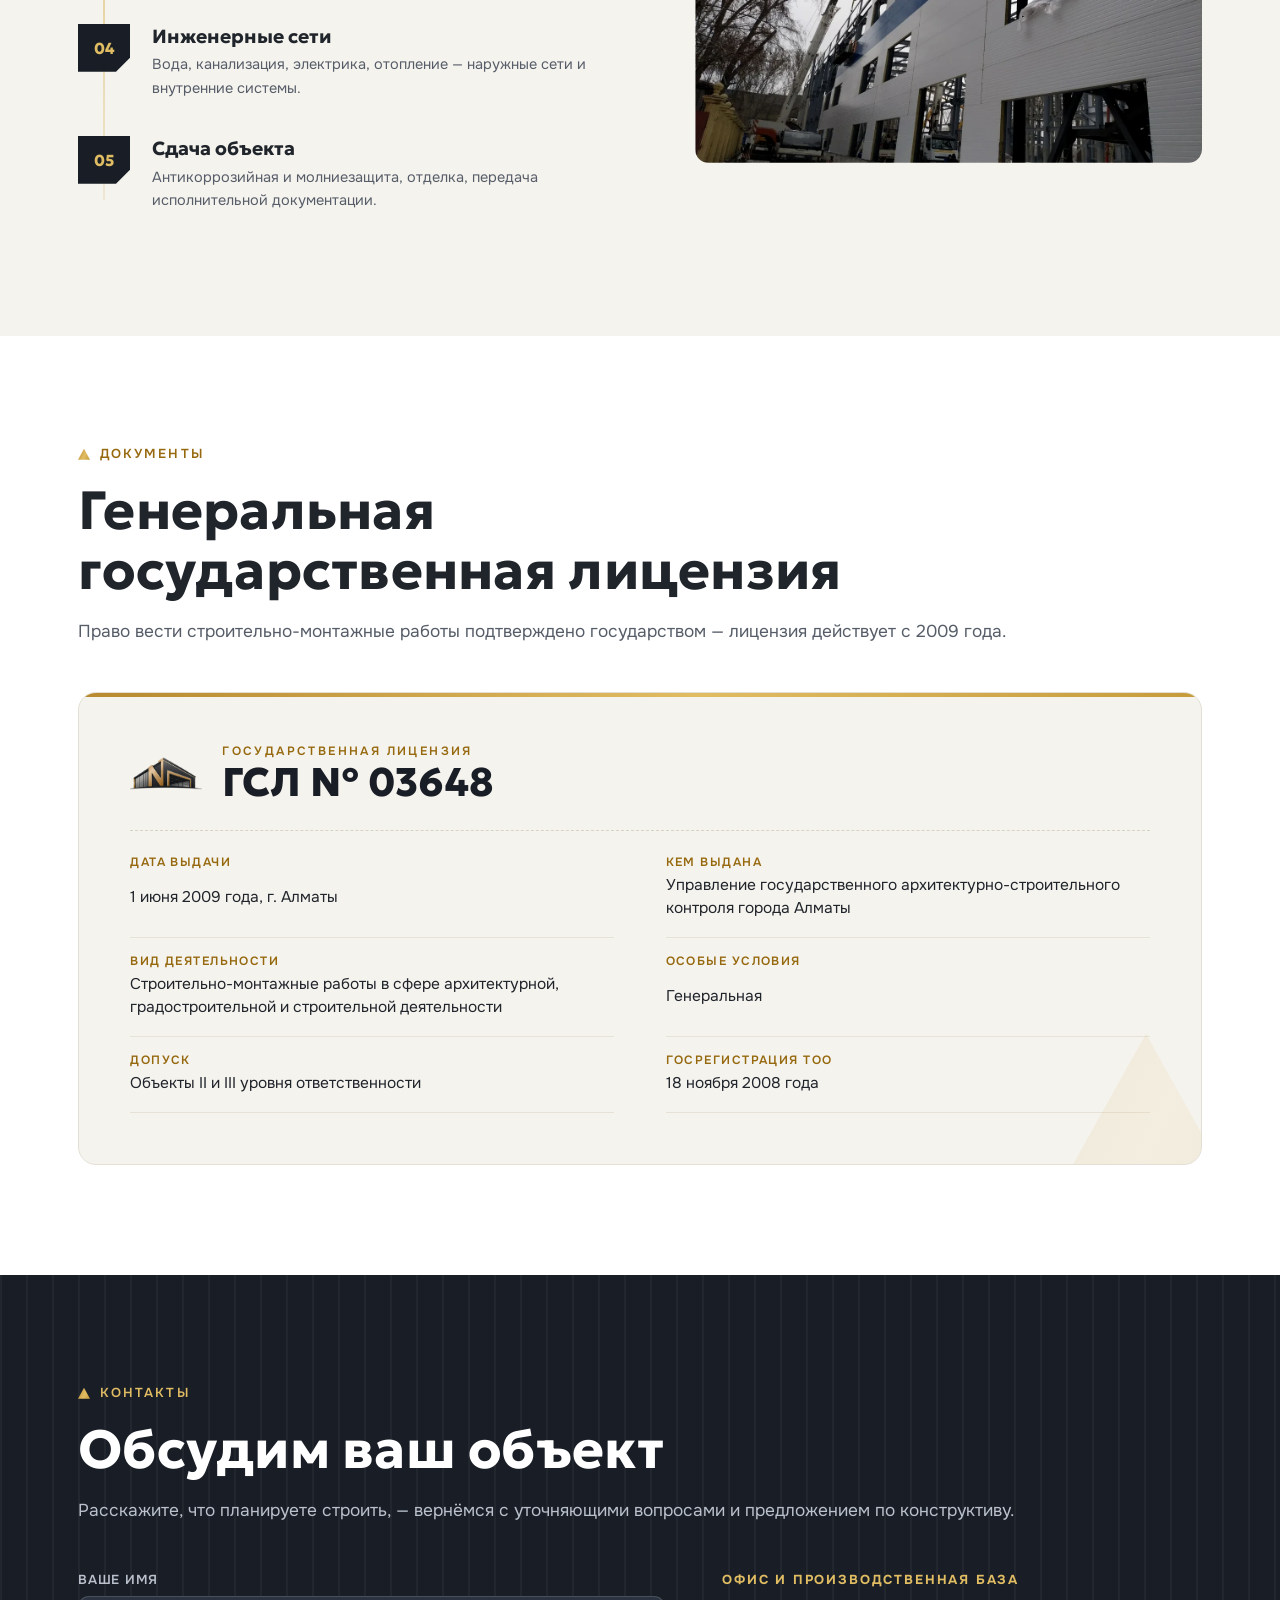
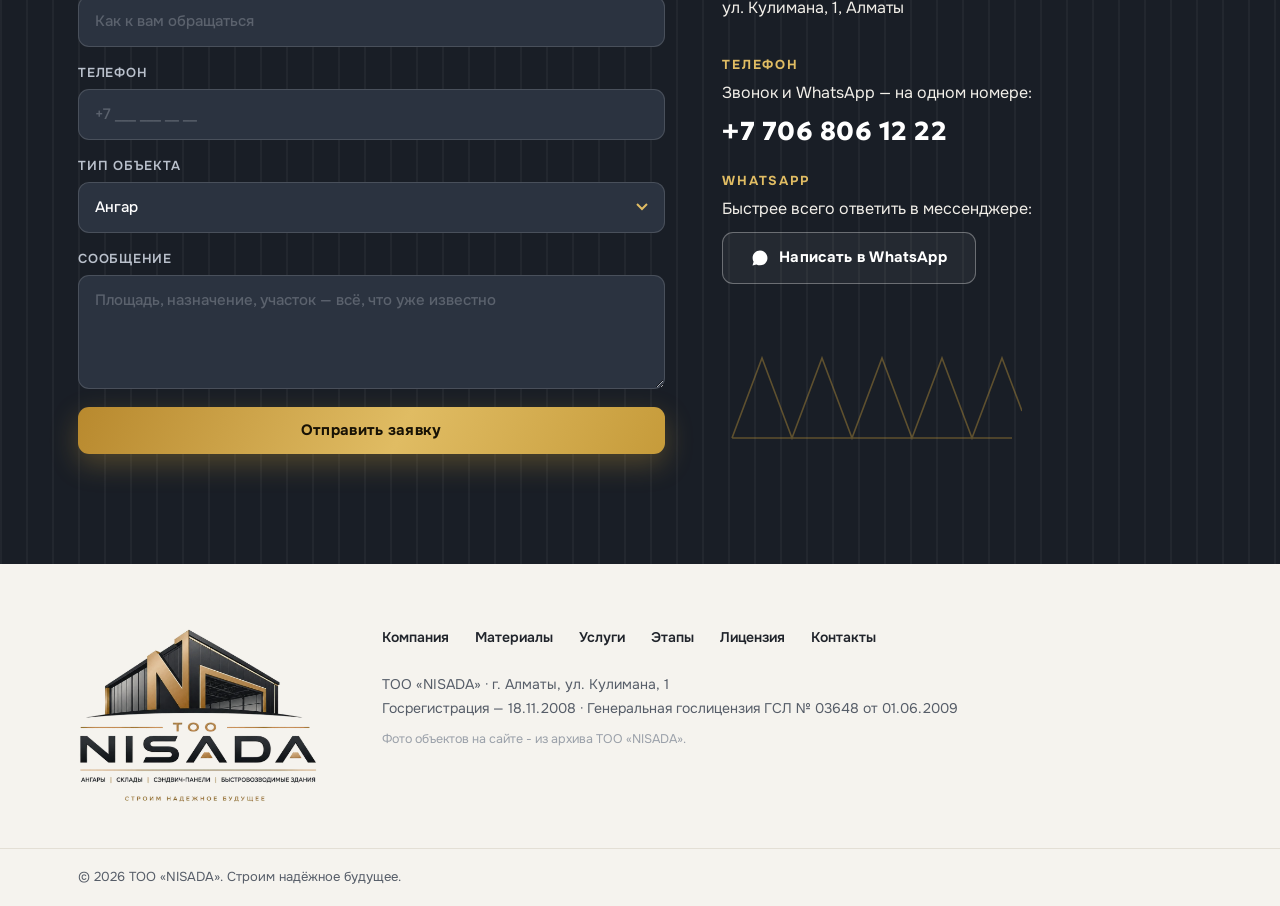
==== commit 09cd0e5f: "Шапка: контейнер шире контента, навигация больше не наезжает на логотип Строке с текстовым номером н" ====
--- a/index.html
+++ b/index.html
@@ -24,7 +24,7 @@
 <link rel="preconnect" href="https://fonts.googleapis.com">
 <link rel="preconnect" href="https://fonts.gstatic.com" crossorigin>
 <link href="https://fonts.googleapis.com/css2?family=Geologica:wght@300;500;600;700;800&family=Onest:wght@400;500;600;700&display=swap" rel="stylesheet">
-<link rel="stylesheet" href="styles.css?v=20260910-1">
+<link rel="stylesheet" href="styles.css?v=20260910-2">
 <script type="application/ld+json">
 {
   "@context": "https://schema.org",
@@ -554,6 +554,6 @@
   </div>
 </div>
 
-<script src="script.js?v=20260910-1" defer></script>
+<script src="script.js?v=20260910-2" defer></script>
 </body>
 </html>
--- a/styles.css
+++ b/styles.css
@@ -638,6 +638,15 @@
 .d1{transition-delay:.1s}.d2{transition-delay:.2s}.d3{transition-delay:.3s}.d4{transition-delay:.42s}
 
 /* ============ АДАПТИВ ============ */
+/* Шапка шире контента: с текстовым номером строке нужно 1382px (казахский - подписи длиннее
+   русских), в контейнер контента 1220px она не влезает ни при какой ширине окна, и навигация
+   наезжает на логотип. Расширяем контейнер ровно там, где номер разворачивается в текст. */
+@media (min-width:1281px){
+  .hdr-in{max-width:1300px}
+}
+@media (min-width:1461px){
+  .hdr-in{max-width:1400px}
+}
 /* до 1460px номер в шапке остаётся иконкой: с шестым пунктом меню строка иначе не помещается,
    особенно на казахском - подписи длиннее русских */
 @media (max-width:1460px){
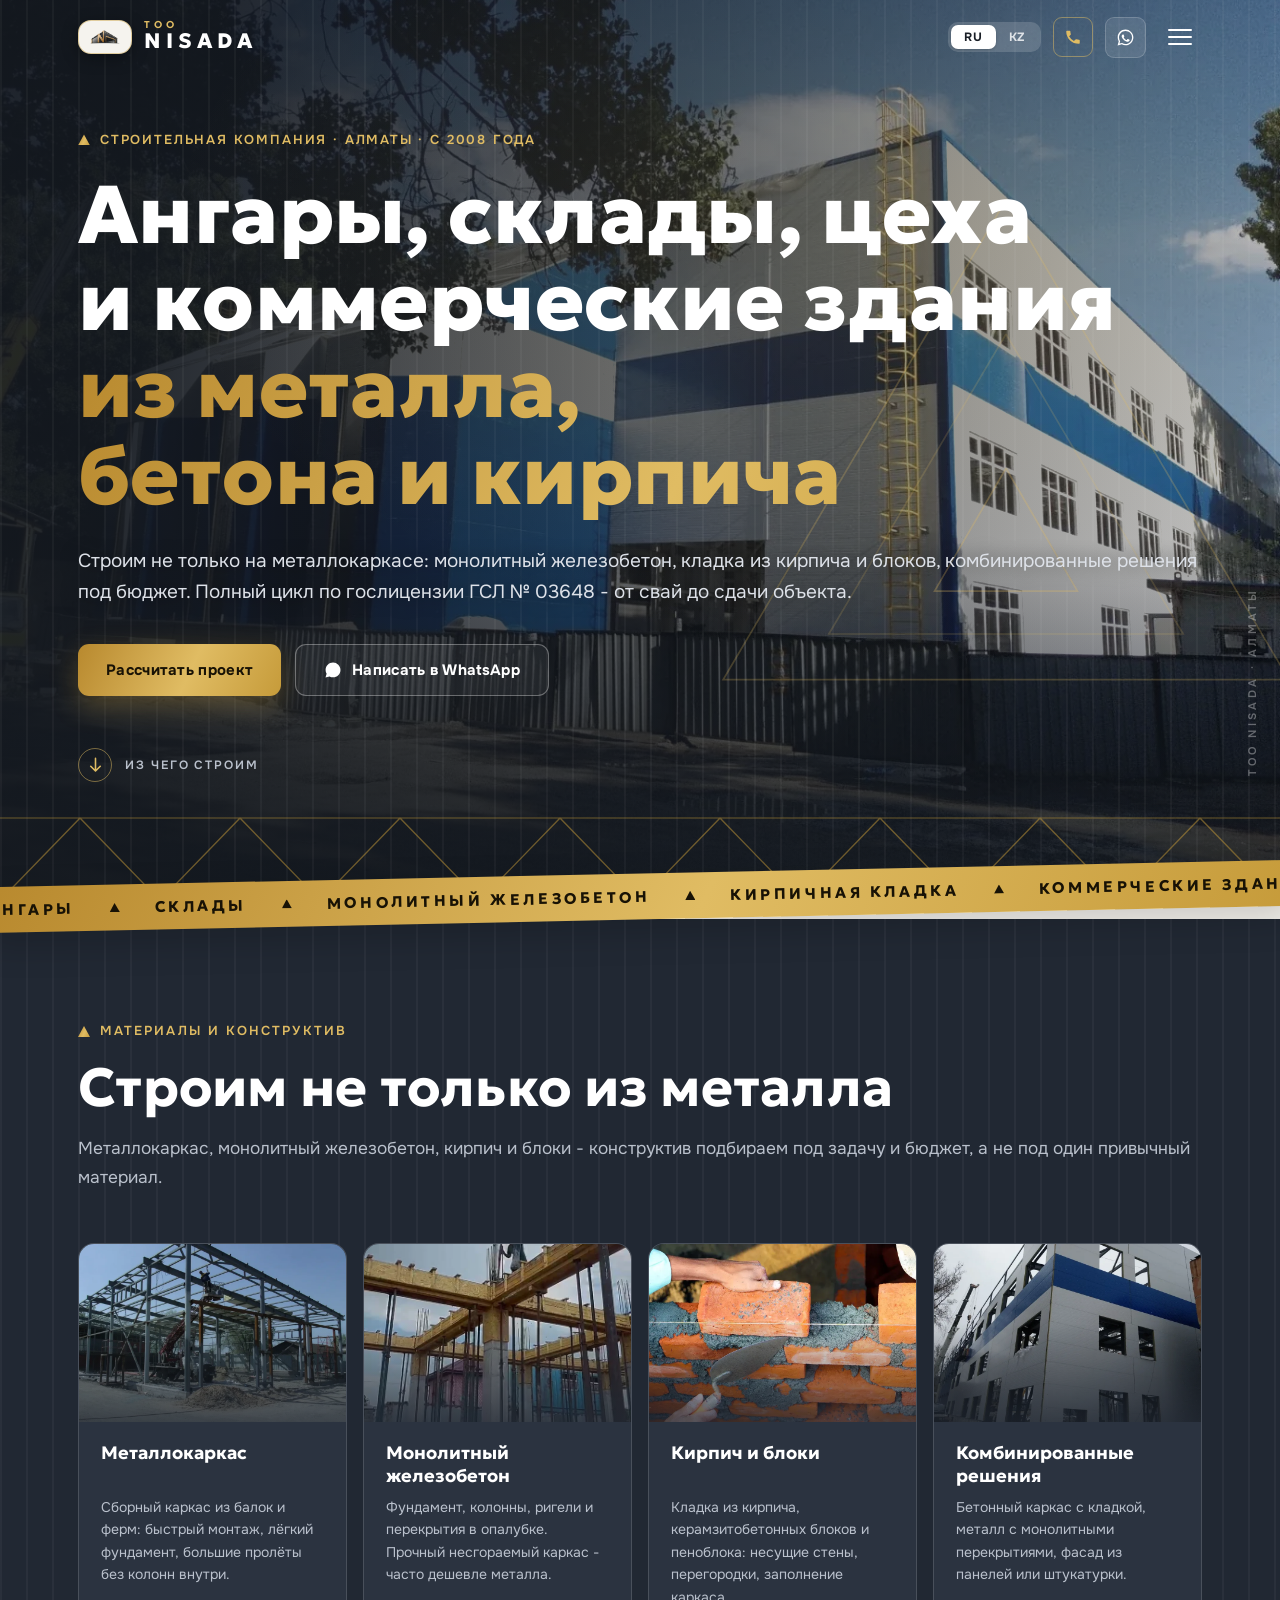
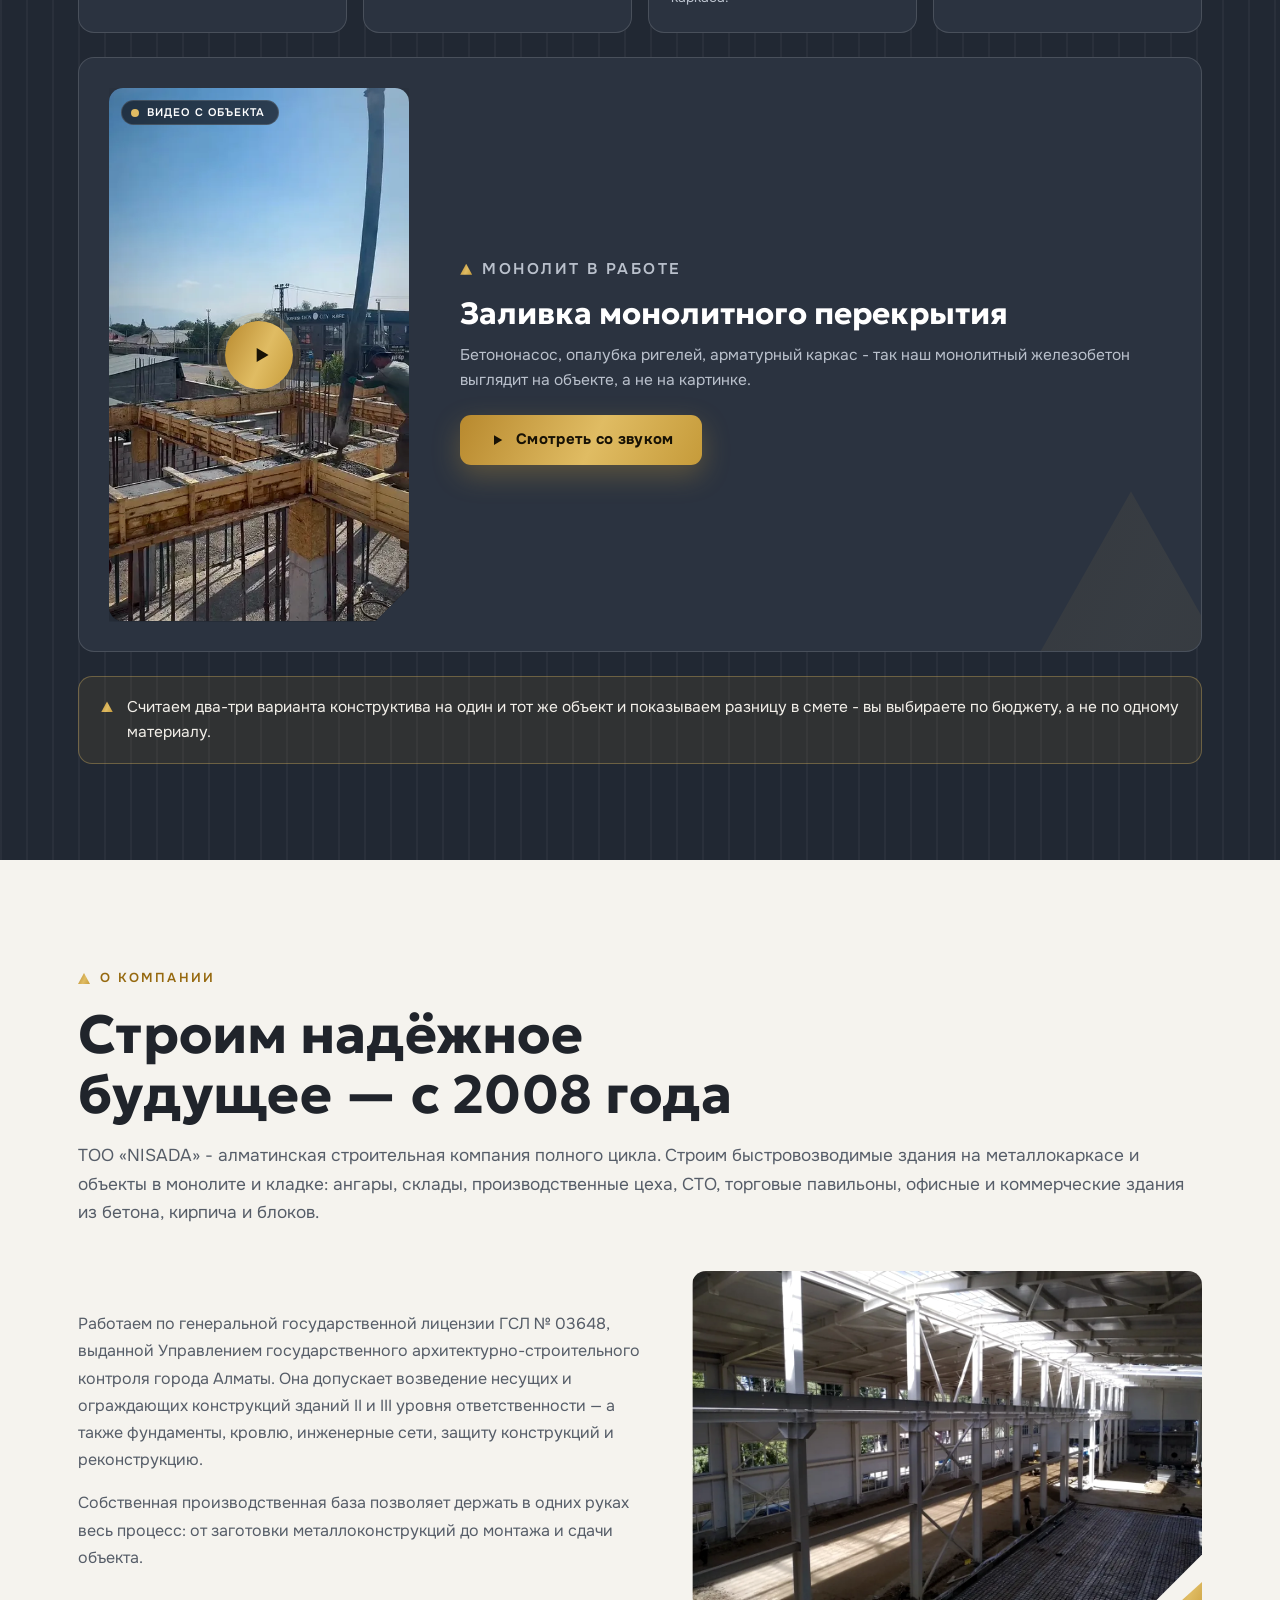
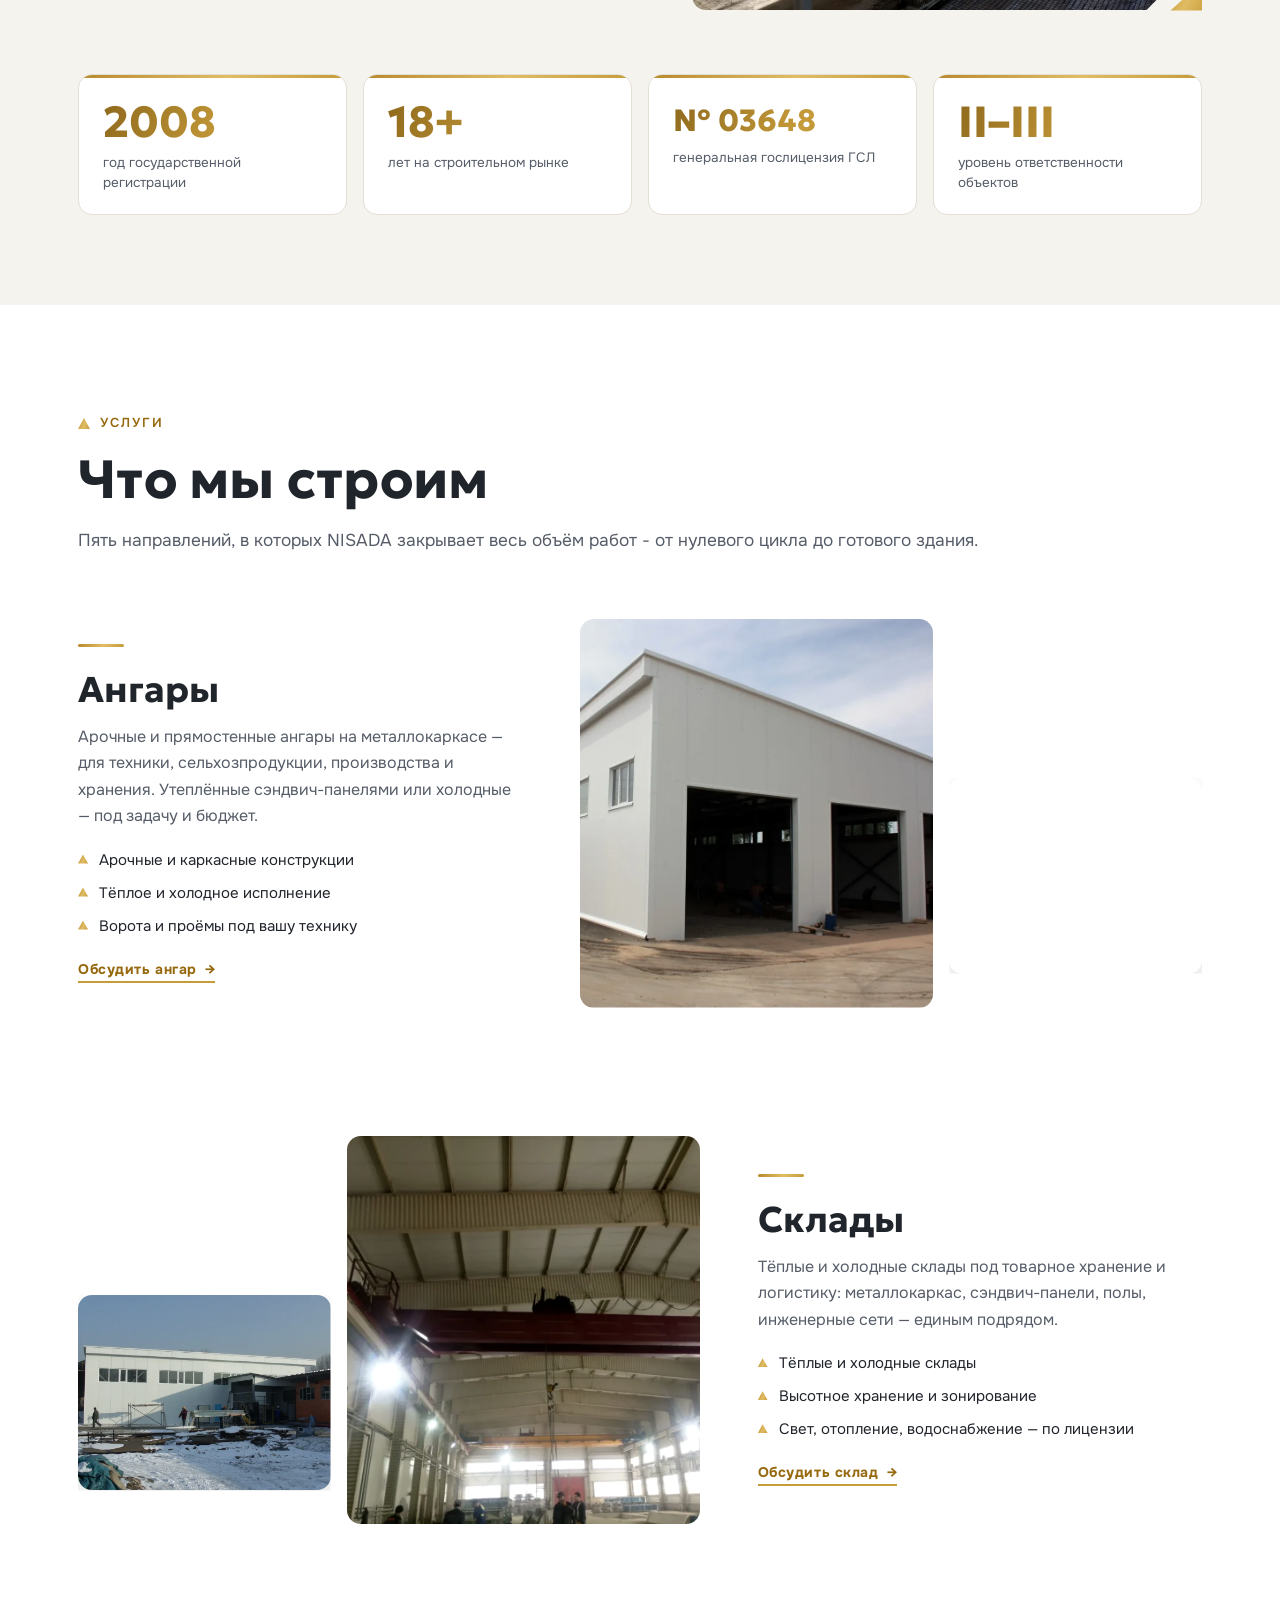
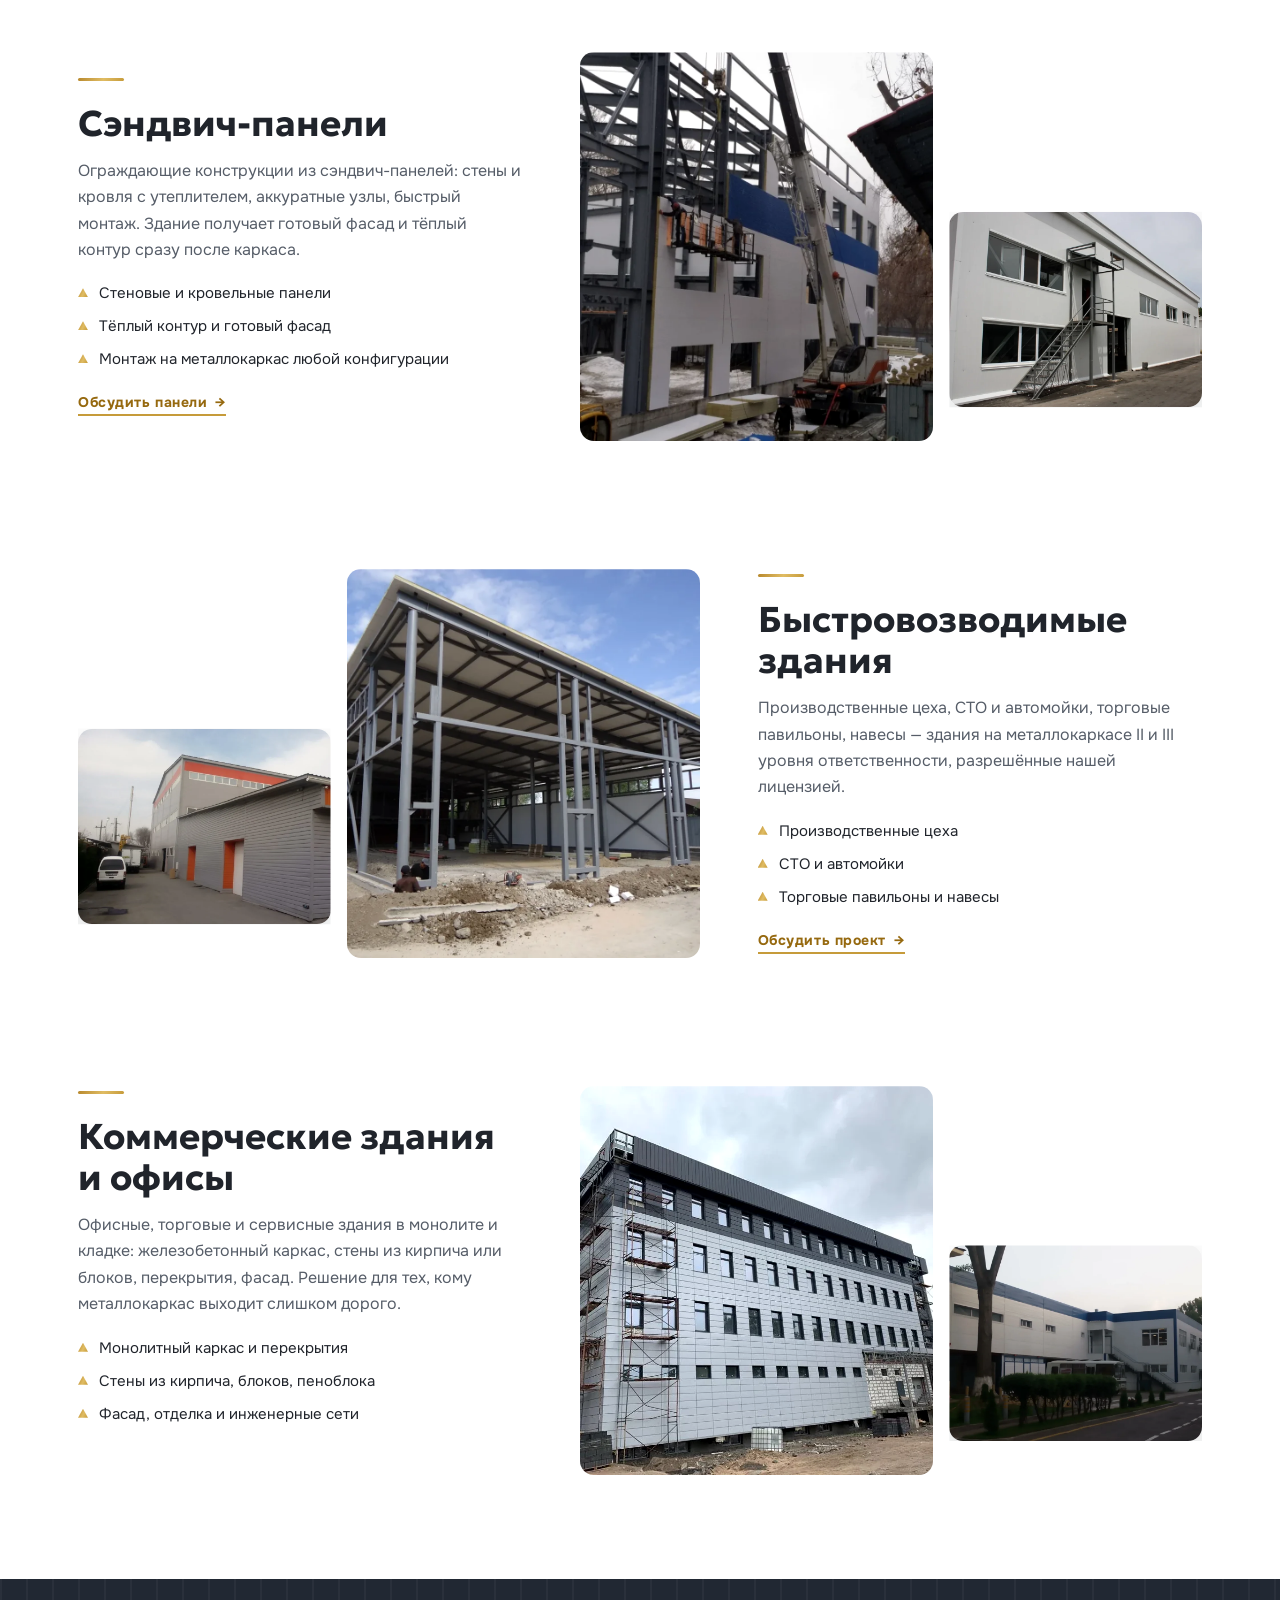
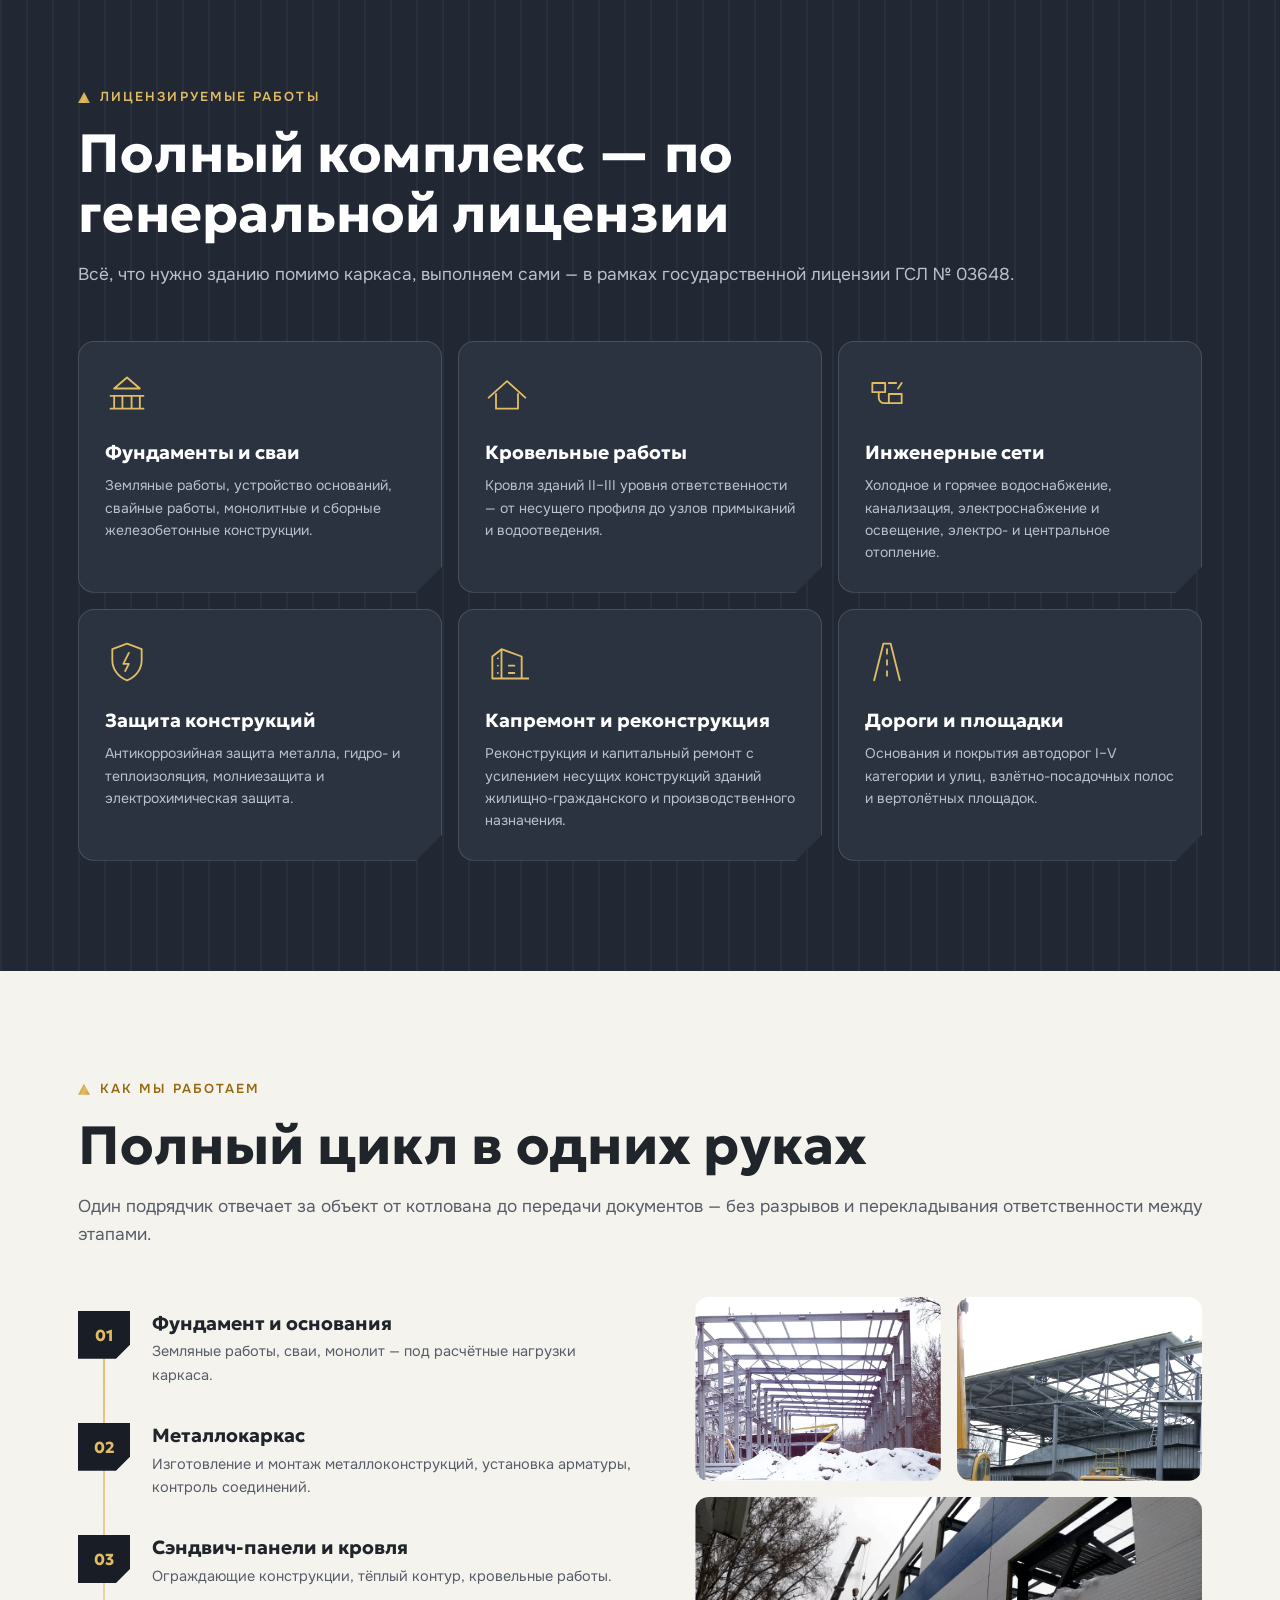
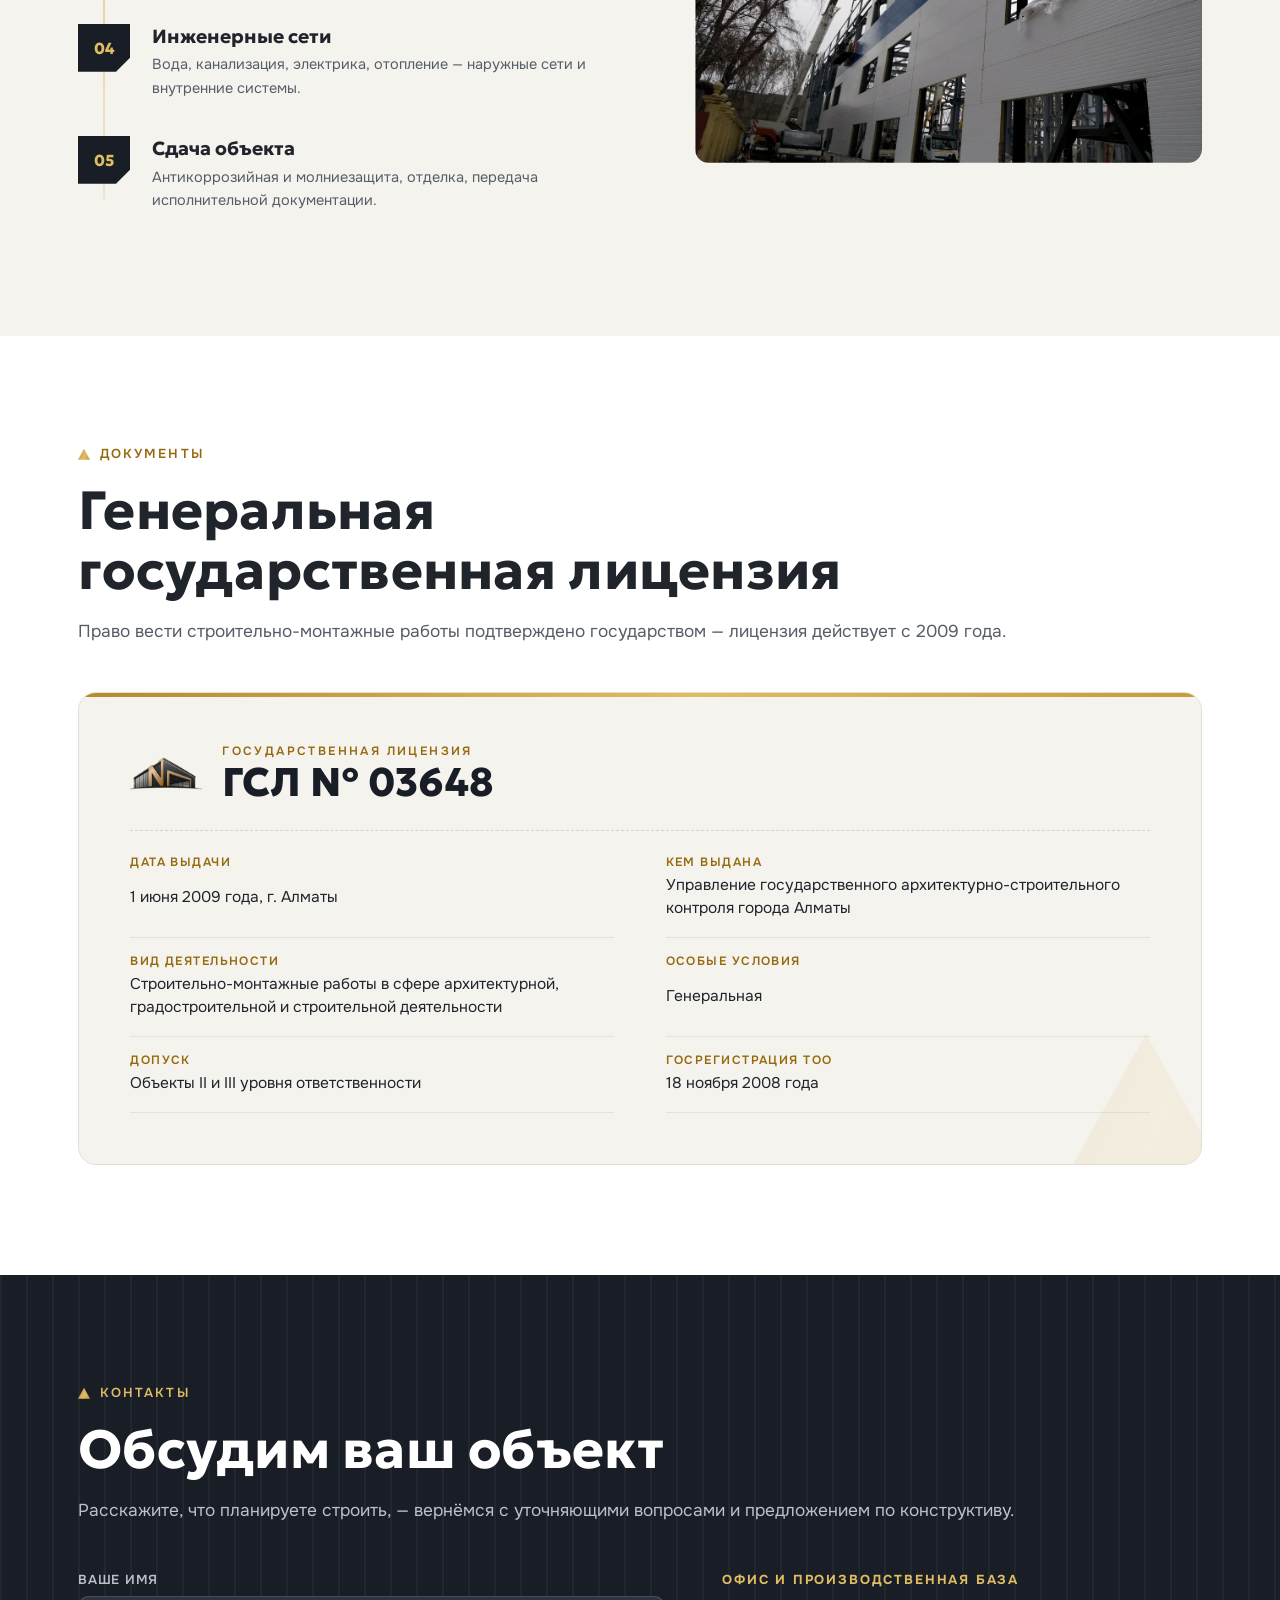
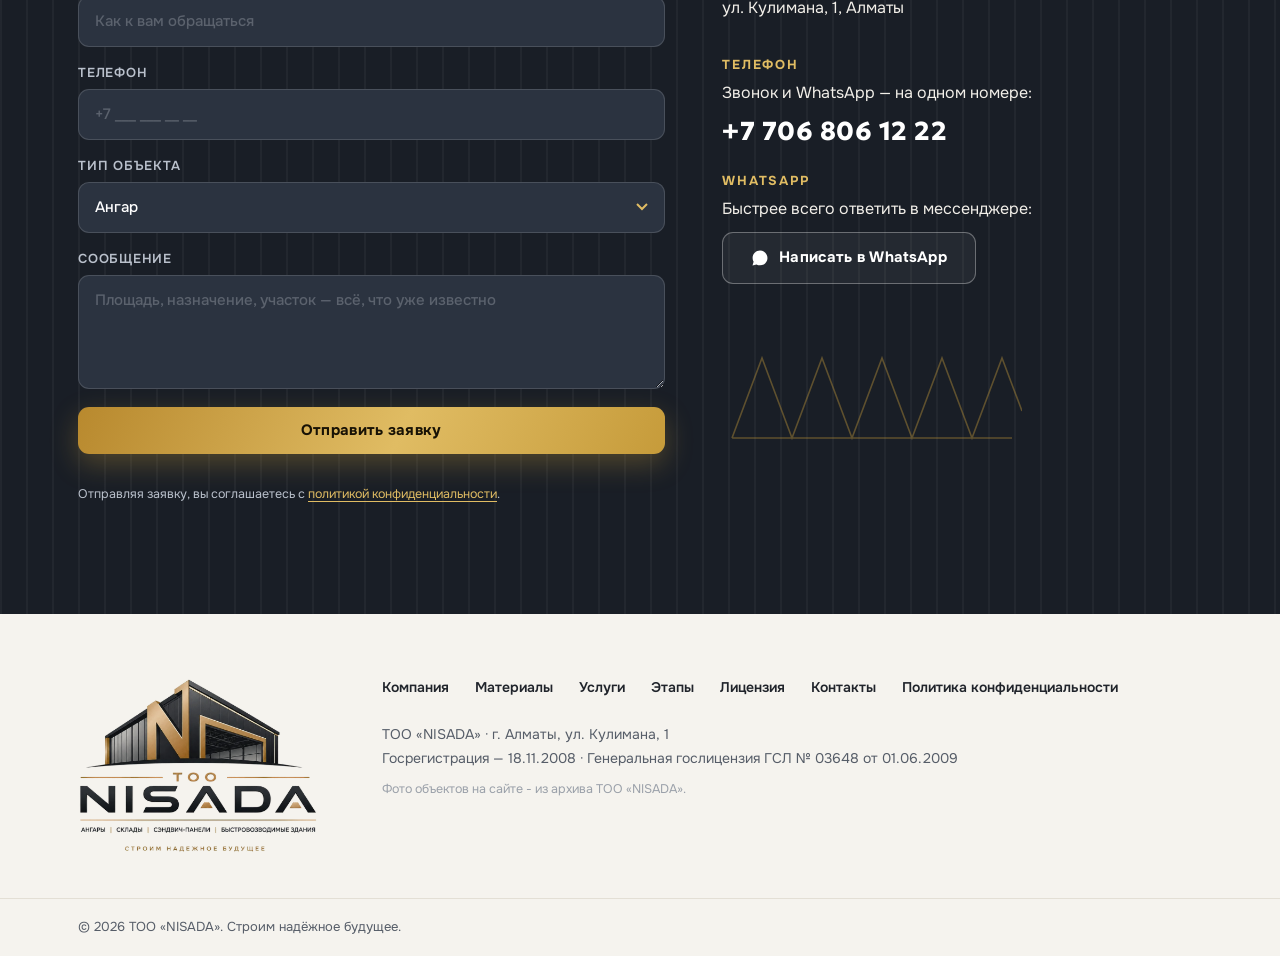
==== commit b3cd4b34: "Отдельная страница «Политика конфиденциальности» - privacy.html на той же дизайн-системе, RU и KZ, с" ====
--- a/index.html
+++ b/index.html
@@ -24,7 +24,7 @@
 <link rel="preconnect" href="https://fonts.googleapis.com">
 <link rel="preconnect" href="https://fonts.gstatic.com" crossorigin>
 <link href="https://fonts.googleapis.com/css2?family=Geologica:wght@300;500;600;700;800&family=Onest:wght@400;500;600;700&display=swap" rel="stylesheet">
-<link rel="stylesheet" href="styles.css?v=20260910-2">
+<link rel="stylesheet" href="styles.css?v=20260910-3">
 <script type="application/ld+json">
 {
   "@context": "https://schema.org",
@@ -466,6 +466,7 @@
             <textarea id="fMsg" name="msg" rows="4" data-i18n-ph="ct.msgph" placeholder="Площадь, назначение, участок — всё, что уже известно"></textarea>
           </div>
           <button class="btn btn-gold btn-wide" type="submit" data-i18n="ct.send">Отправить заявку</button>
+          <p class="form-agree"><span data-i18n="ct.agree">Отправляя заявку, вы соглашаетесь с</span> <a href="privacy.html" data-i18n="ct.agreelink">политикой конфиденциальности</a><span data-i18n="ct.agreetail">.</span></p>
           <div class="form-ok" id="formOk" hidden>
             <b data-i18n="ct.ok1">Спасибо! Заявка принята.</b>
             <p data-i18n="ct.ok2">Мы свяжемся с вами в ближайшее время.</p>
@@ -511,6 +512,7 @@
         <a href="#etapy" data-i18n="nav.stages">Этапы</a>
         <a href="#licenziya" data-i18n="nav.license">Лицензия</a>
         <a href="#kontakty" data-i18n="nav.contacts">Контакты</a>
+        <a href="privacy.html" data-i18n="nav.privacy">Политика конфиденциальности</a>
       </nav>
       <div class="ftr-req">
         <p data-i18n="ft.r1">ТОО «NISADA» · г. Алматы, ул. Кулимана, 1</p>
@@ -554,6 +556,6 @@
   </div>
 </div>
 
-<script src="script.js?v=20260910-2" defer></script>
+<script src="script.js?v=20260910-3" defer></script>
 </body>
 </html>
--- a/styles.css
+++ b/styles.css
@@ -742,3 +742,63 @@
   .vmodal,.mv-player video{transition:none}
   .mnav,.mnav-in a,.hdr,.btn,.feat-media img{transition:none}
 }
+
+/* ============ ПРАВОВАЯ СТРАНИЦА (privacy.html) ============
+   Отдельная страница на той же дизайн-системе: свой светлый фон, тёмная шапка
+   (на главной она прозрачная поверх героя, здесь под ней сразу бумага). */
+[hidden]{display:none!important}
+
+.hdr-doc{background:rgba(25,30,38,.96);box-shadow:0 8px 30px rgba(0,0,0,.28)}
+.doc-body{background:var(--paper)}
+.btn-back{white-space:nowrap}
+
+.doc{padding-top:calc(var(--hdr-h) + 54px);padding-bottom:80px}
+.doc h1{
+  font:800 clamp(30px,4.4vw,52px)/1.06 var(--disp);
+  letter-spacing:-.02em;color:var(--tx);margin:10px 0 18px;
+}
+.doc-lead{font:400 clamp(16px,1.5vw,19px)/1.65 var(--body);color:var(--tx-soft)}
+.doc-date{
+  margin-top:16px;display:inline-block;
+  border:1px solid var(--line-l);border-radius:8px;padding:7px 13px;
+  font:600 13px/1 var(--body);color:var(--tx-soft);background:#fff;
+}
+.doc-sec{margin-top:38px;padding-top:30px;border-top:1px solid var(--line-l)}
+.doc-sec h2{
+  font:700 clamp(20px,2.1vw,25px)/1.25 var(--disp);
+  color:var(--tx);margin-bottom:14px;
+}
+.doc-sec p{font:400 16px/1.75 var(--body);color:var(--tx-soft);margin-bottom:13px}
+.doc-sec p:last-child{margin-bottom:0}
+.doc-sec b{color:var(--tx);font-weight:600}
+.doc-sec a:not(.btn){color:#96690f;text-decoration:underline;text-underline-offset:3px}
+.doc-sec a:not(.btn):hover{color:var(--tx)}
+.doc-sec code{
+  font:500 14px/1 ui-monospace,"Cascadia Mono",Consolas,monospace;
+  background:#EDEAE2;border-radius:5px;padding:3px 6px;color:var(--tx);
+}
+.doc-list{margin:0 0 13px;padding:0;list-style:none;display:grid;gap:9px}
+.doc-list li{
+  position:relative;padding-left:24px;
+  font:400 16px/1.7 var(--body);color:var(--tx-soft);
+}
+.doc-list li::before{
+  content:"";position:absolute;left:2px;top:11px;
+  width:0;height:0;border-left:5px solid transparent;border-right:5px solid transparent;
+  border-bottom:8px solid var(--gold);
+}
+.doc-cta{margin-top:44px}
+.doc-cta .btn{margin-top:18px}
+
+@media (max-width:640px){
+  .doc{padding-top:calc(var(--hdr-h) + 30px);padding-bottom:56px}
+  .doc-sec{margin-top:30px;padding-top:24px}
+  .doc-sec p,.doc-list li{font-size:15.5px}
+  .btn-back span{display:none}
+  .btn-back{padding:10px}
+}
+
+/* строка согласия под кнопкой отправки формы */
+.form-agree{margin-top:12px;font:400 12.5px/1.6 var(--body);color:var(--tx-inv-soft)}
+.form-agree a{color:var(--gold2);text-decoration:underline;text-underline-offset:3px}
+.form-agree a:hover{color:#fff}
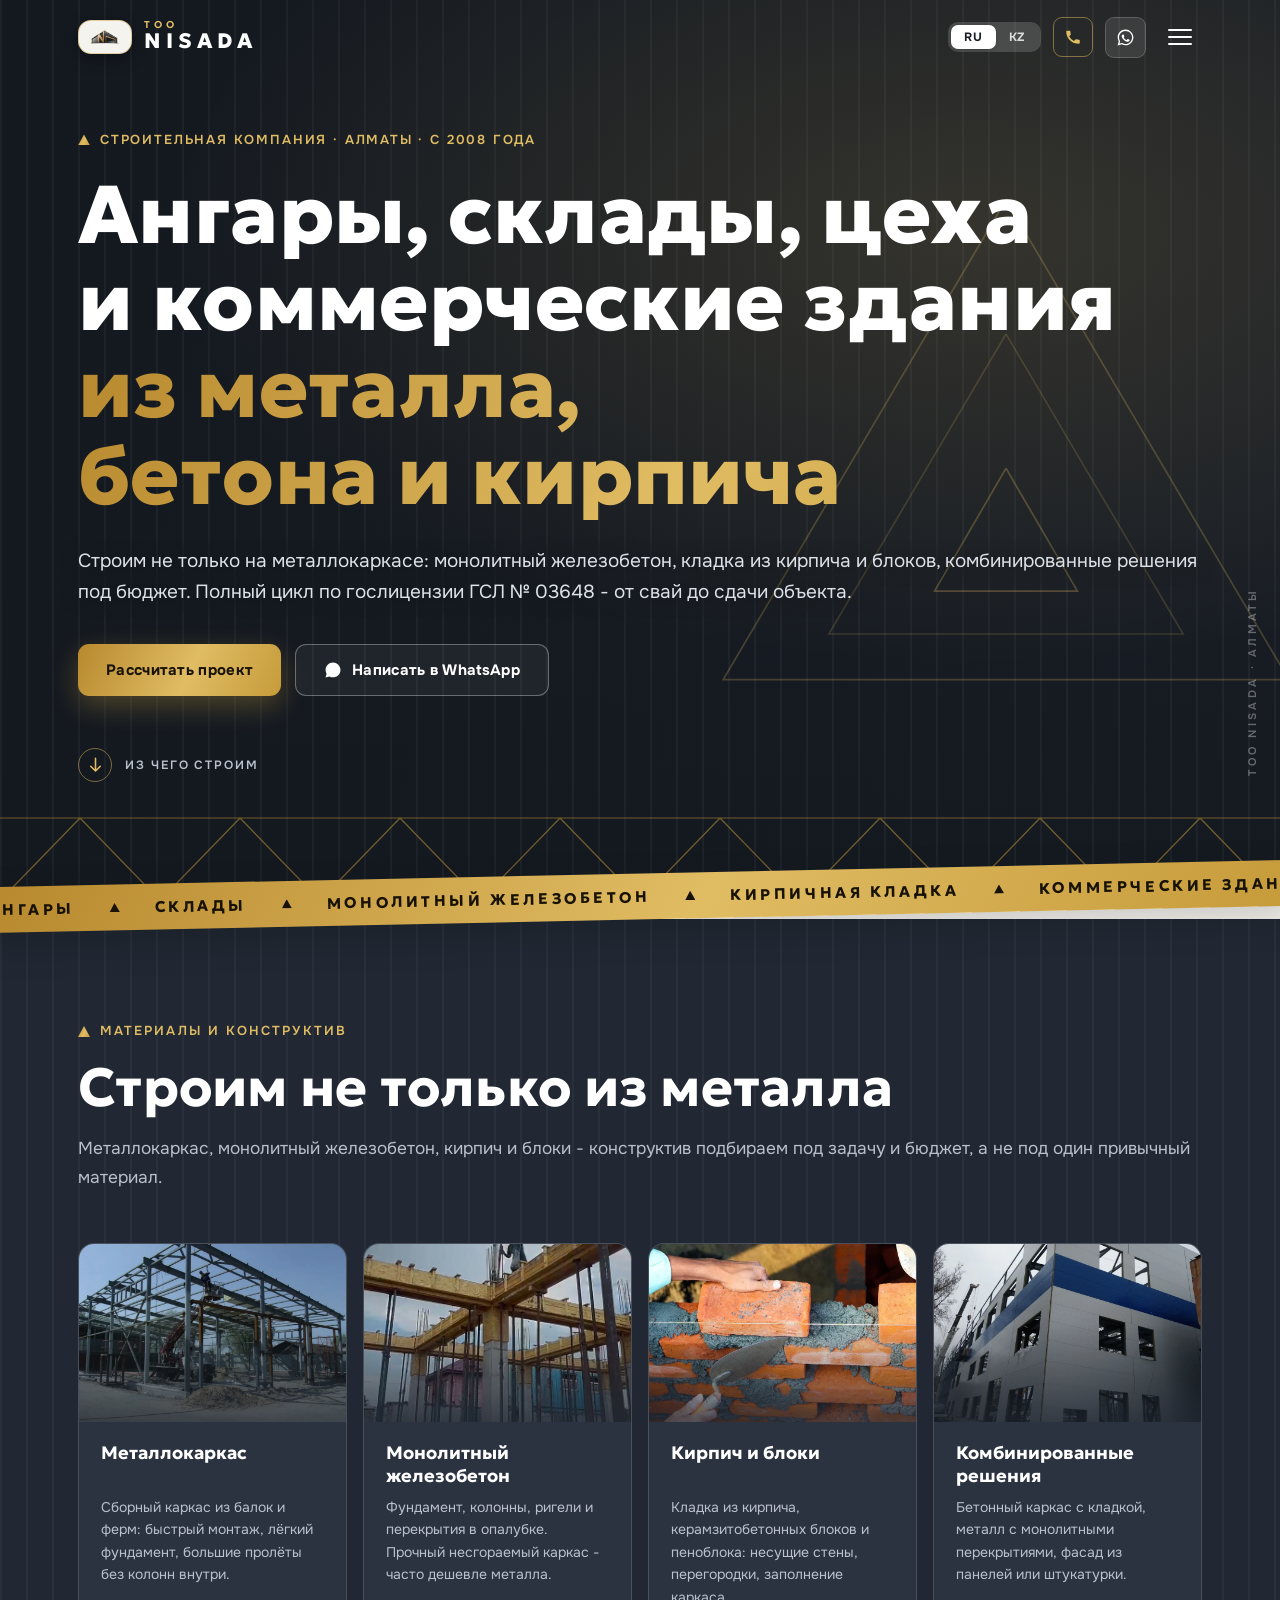
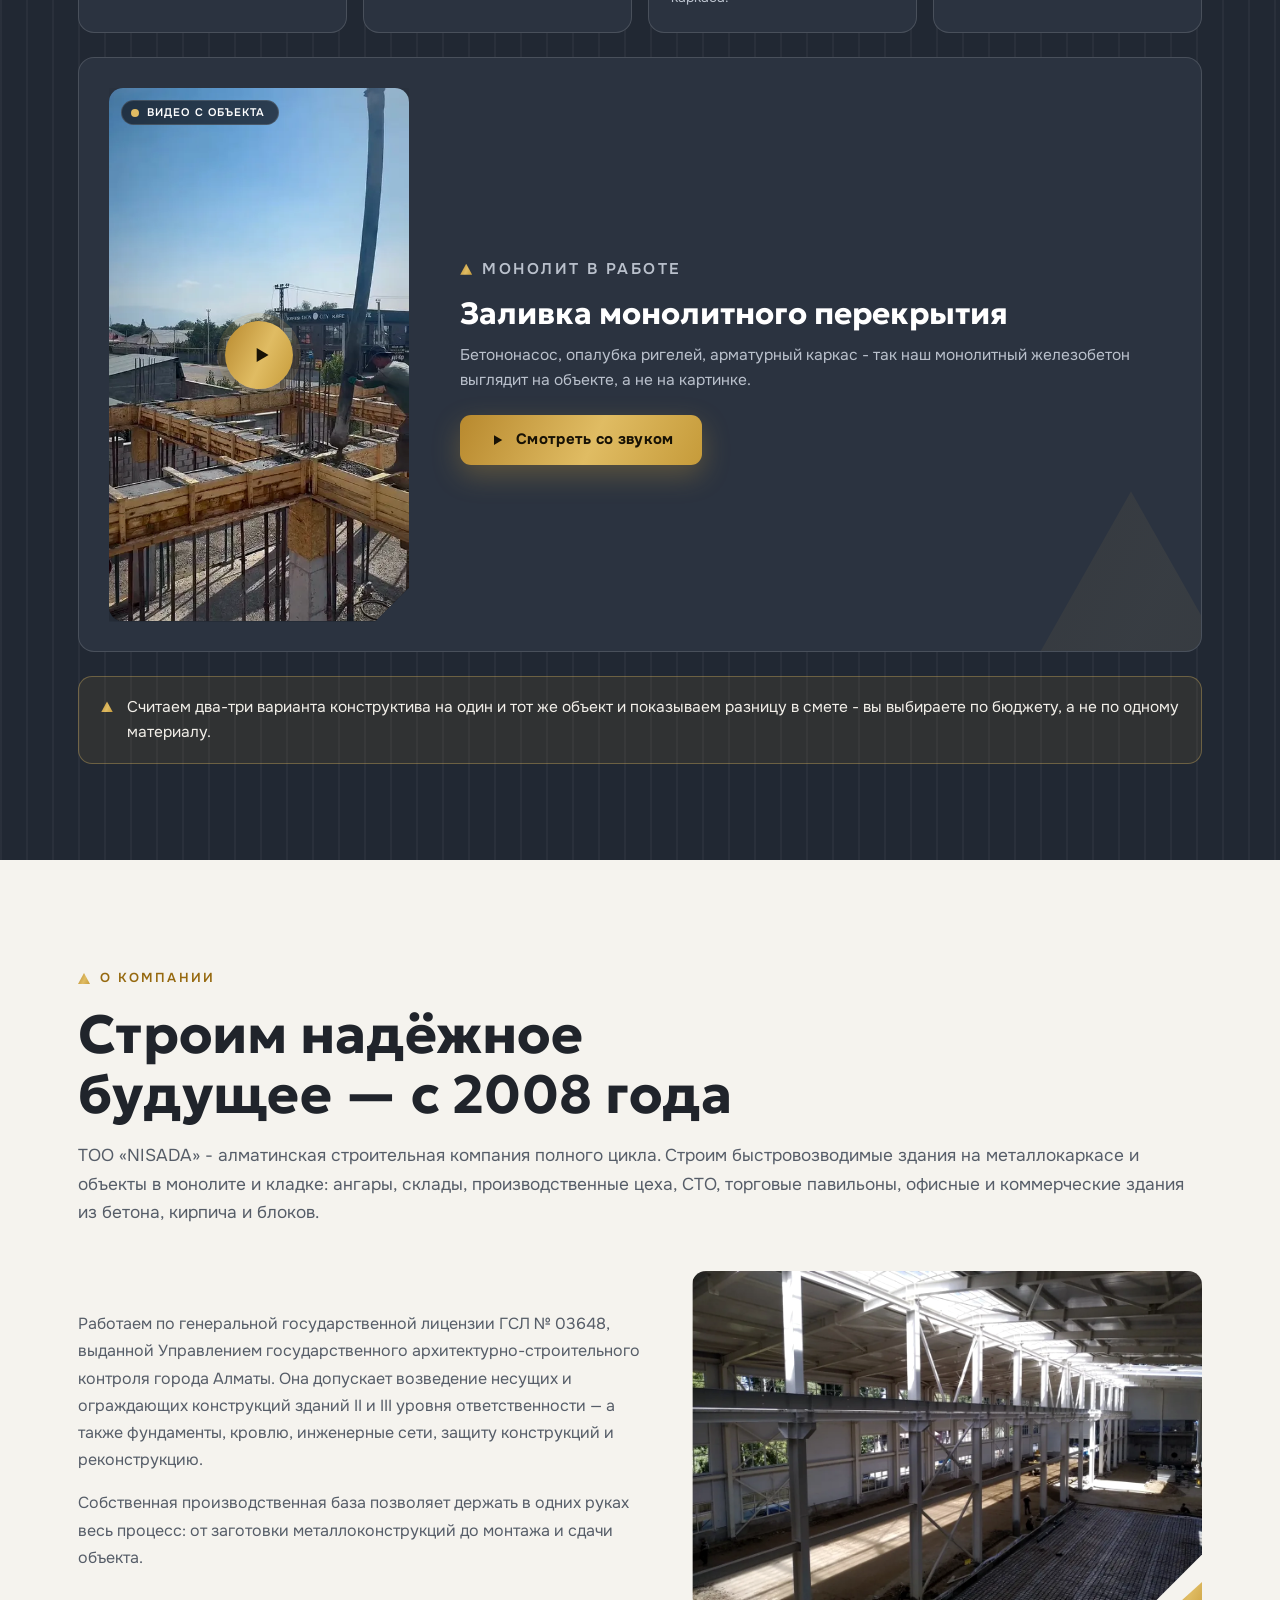
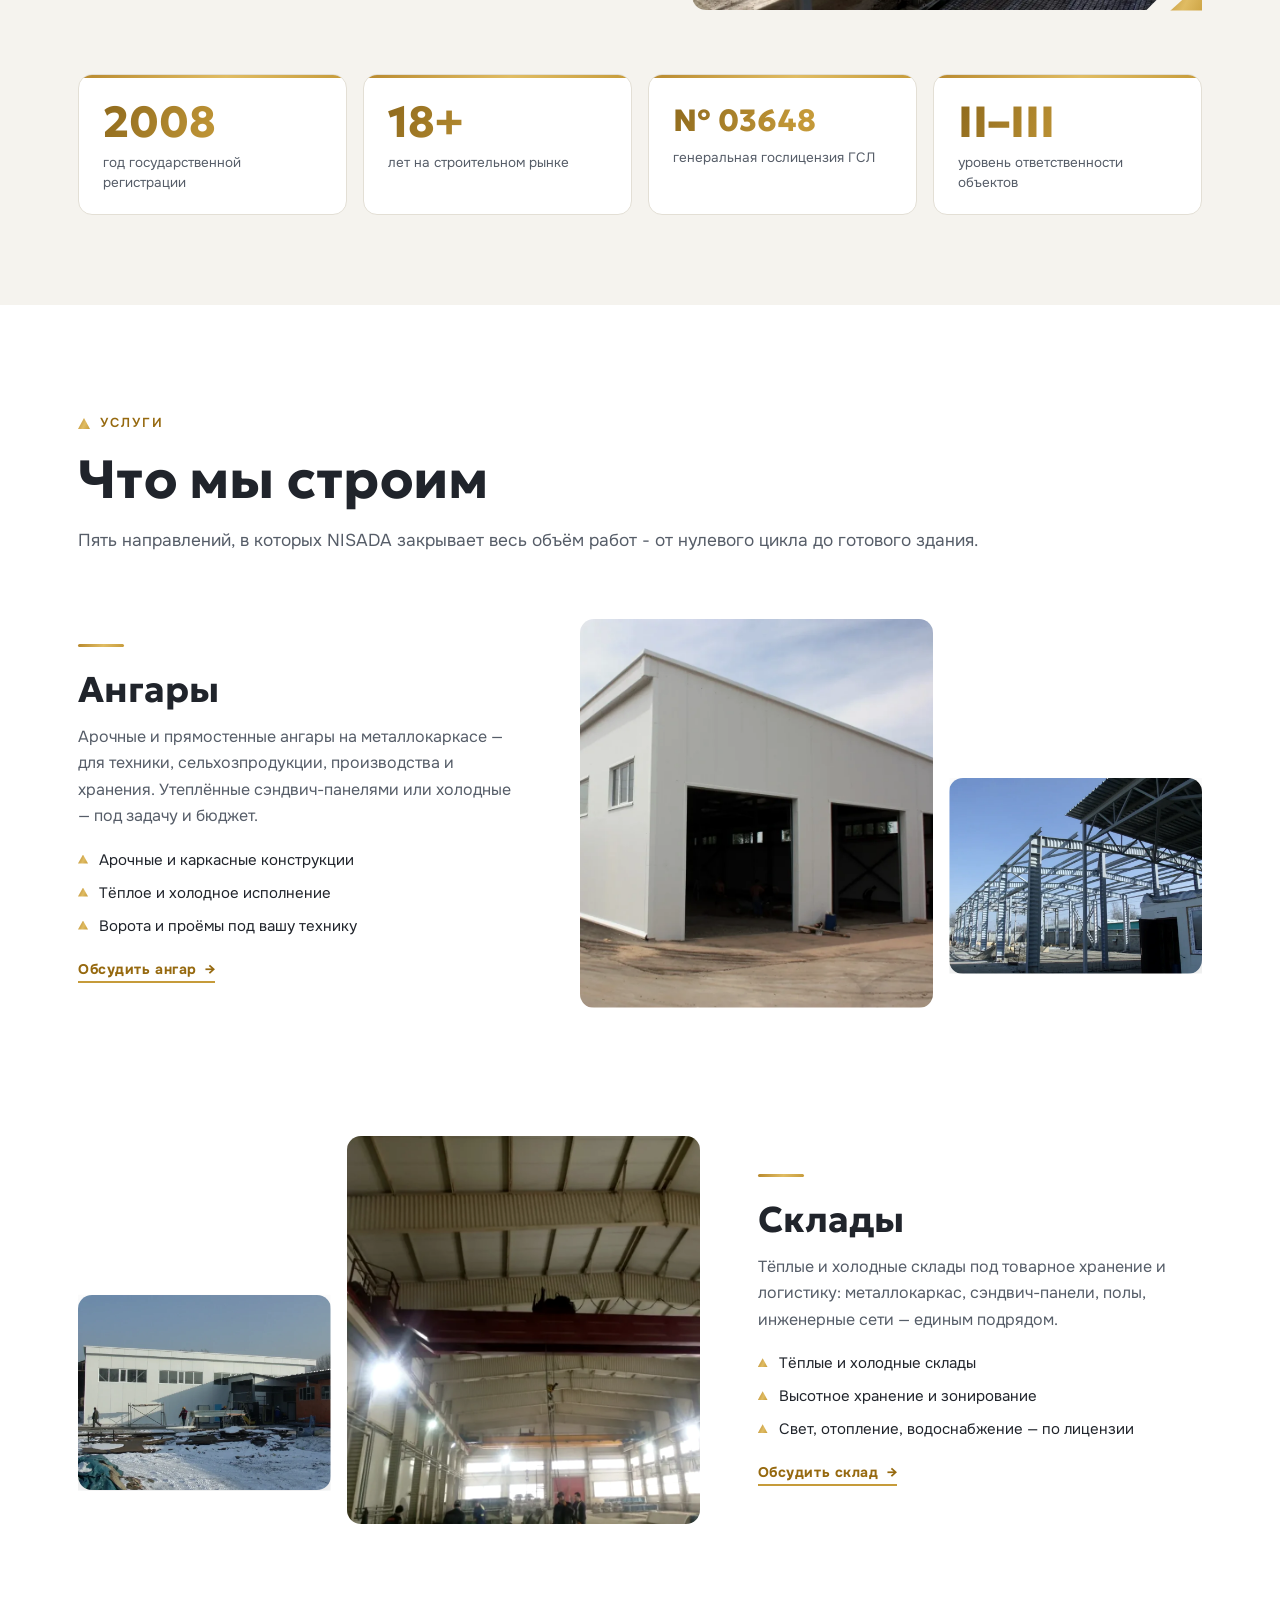
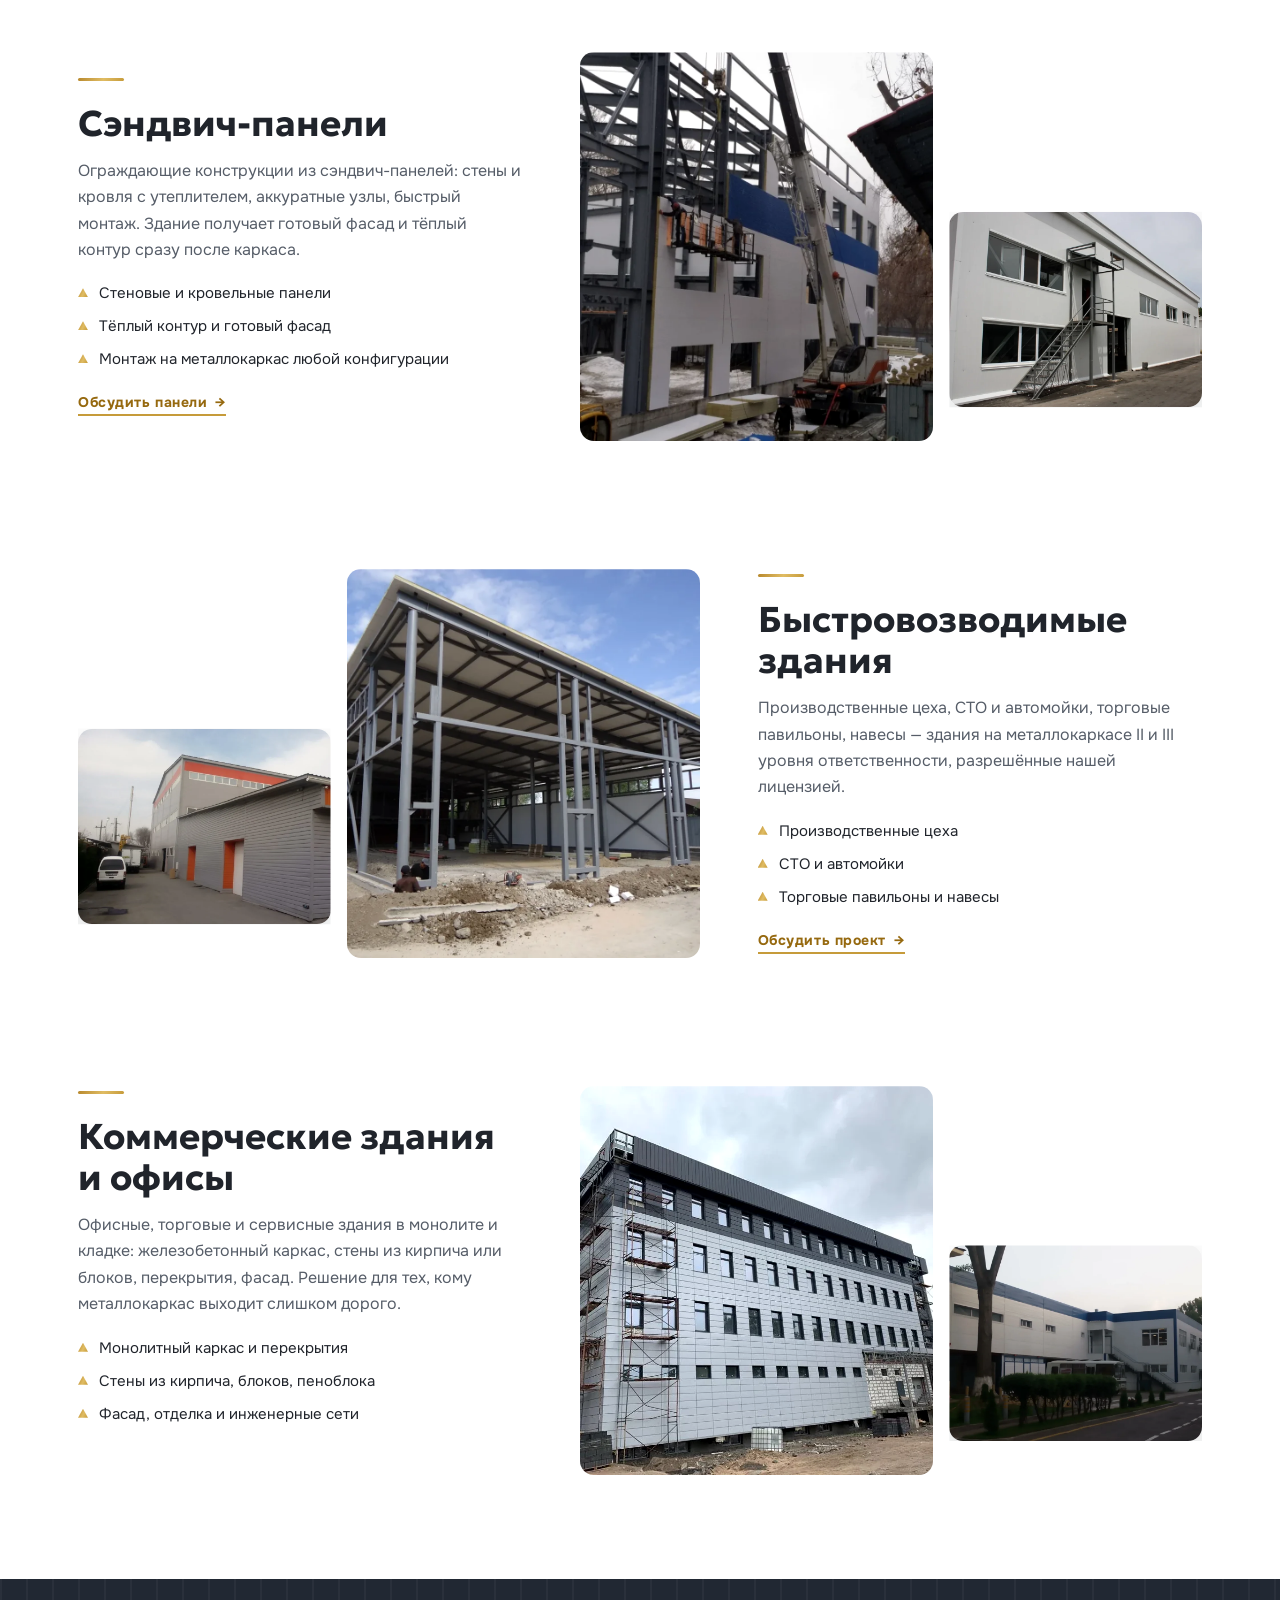
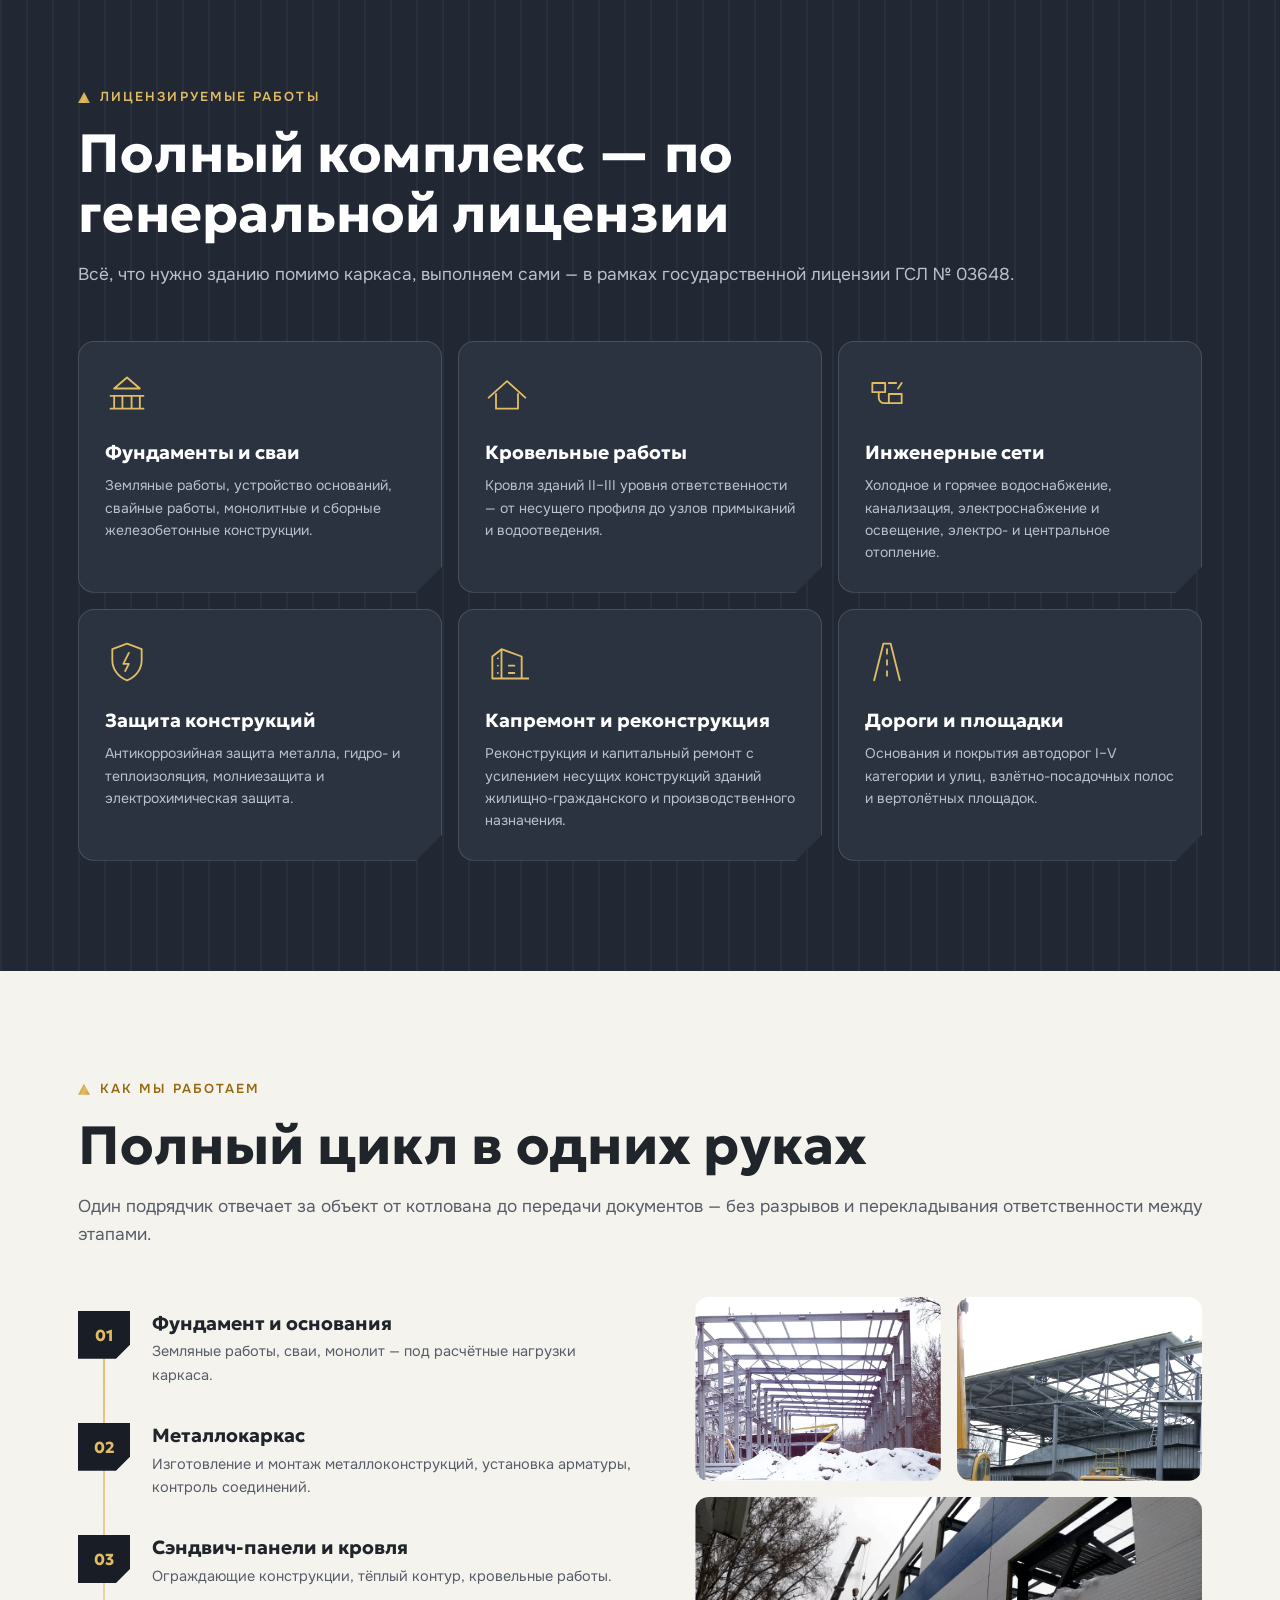
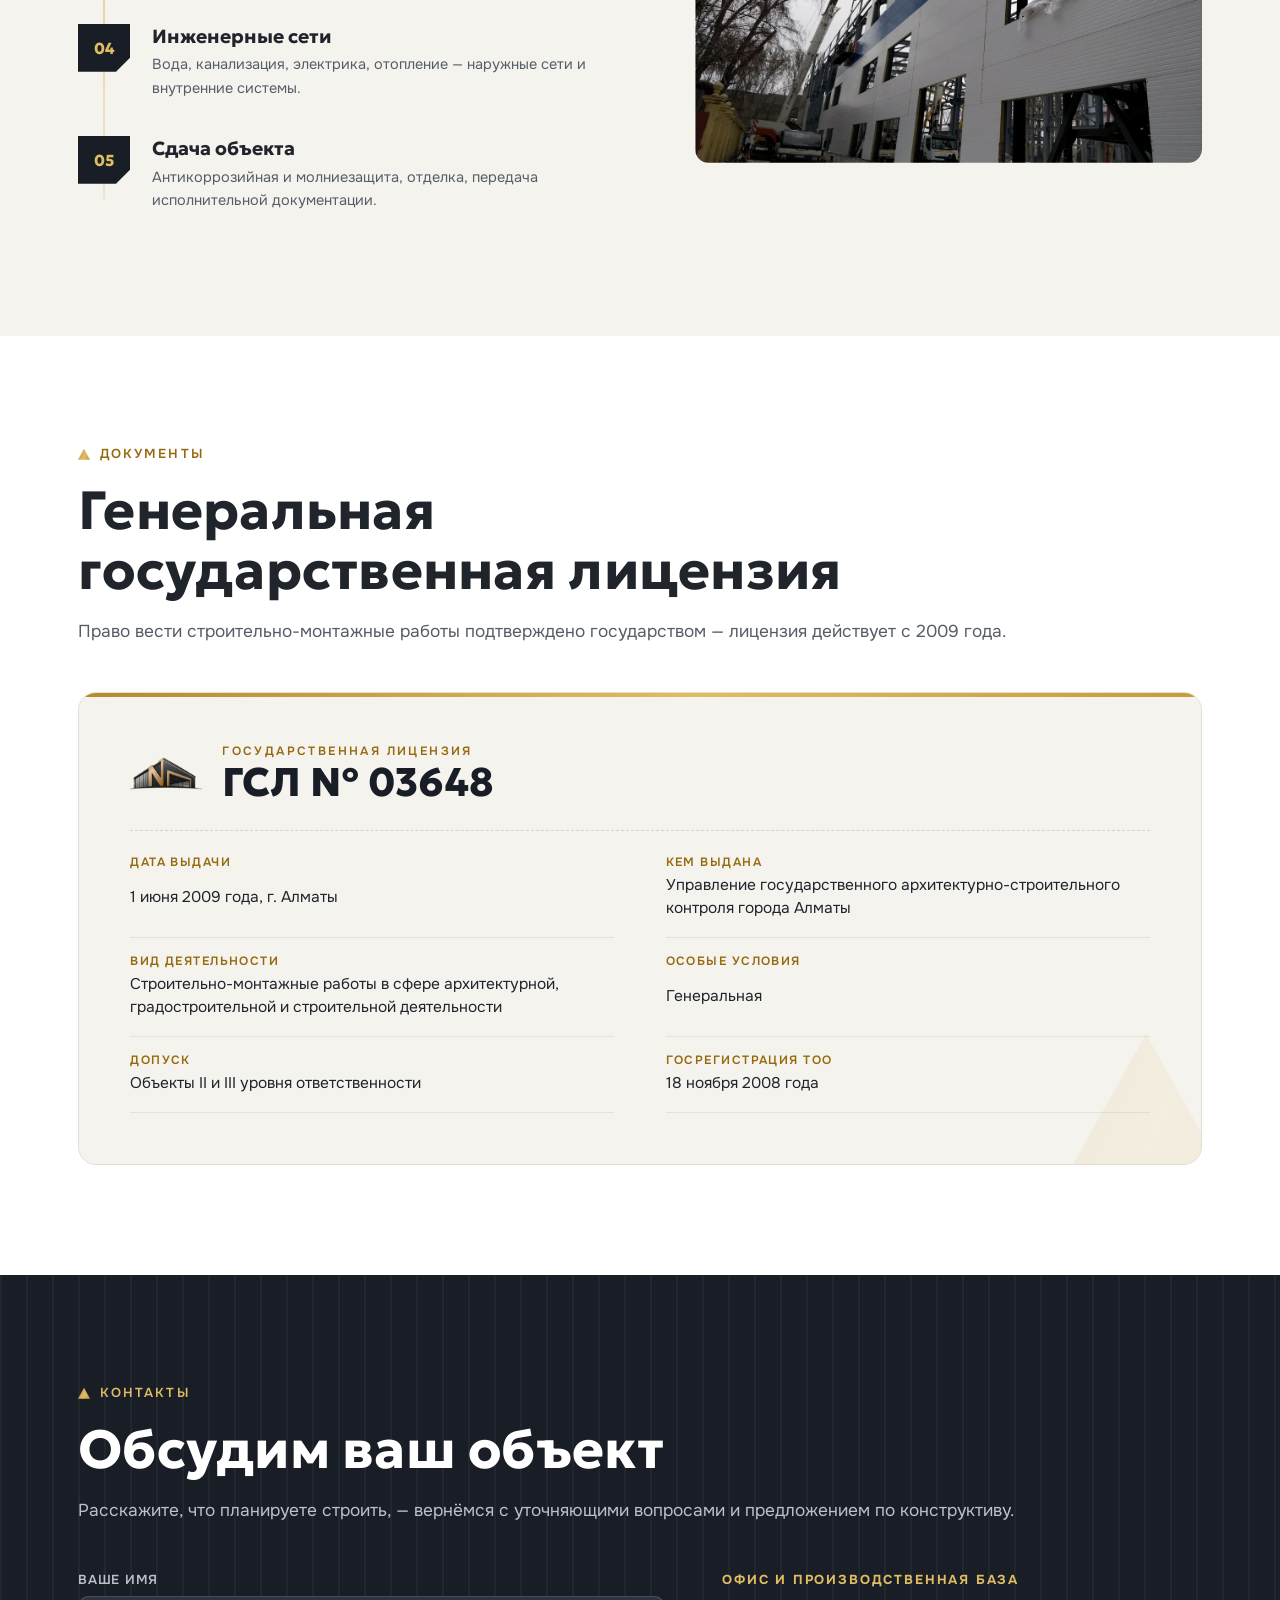
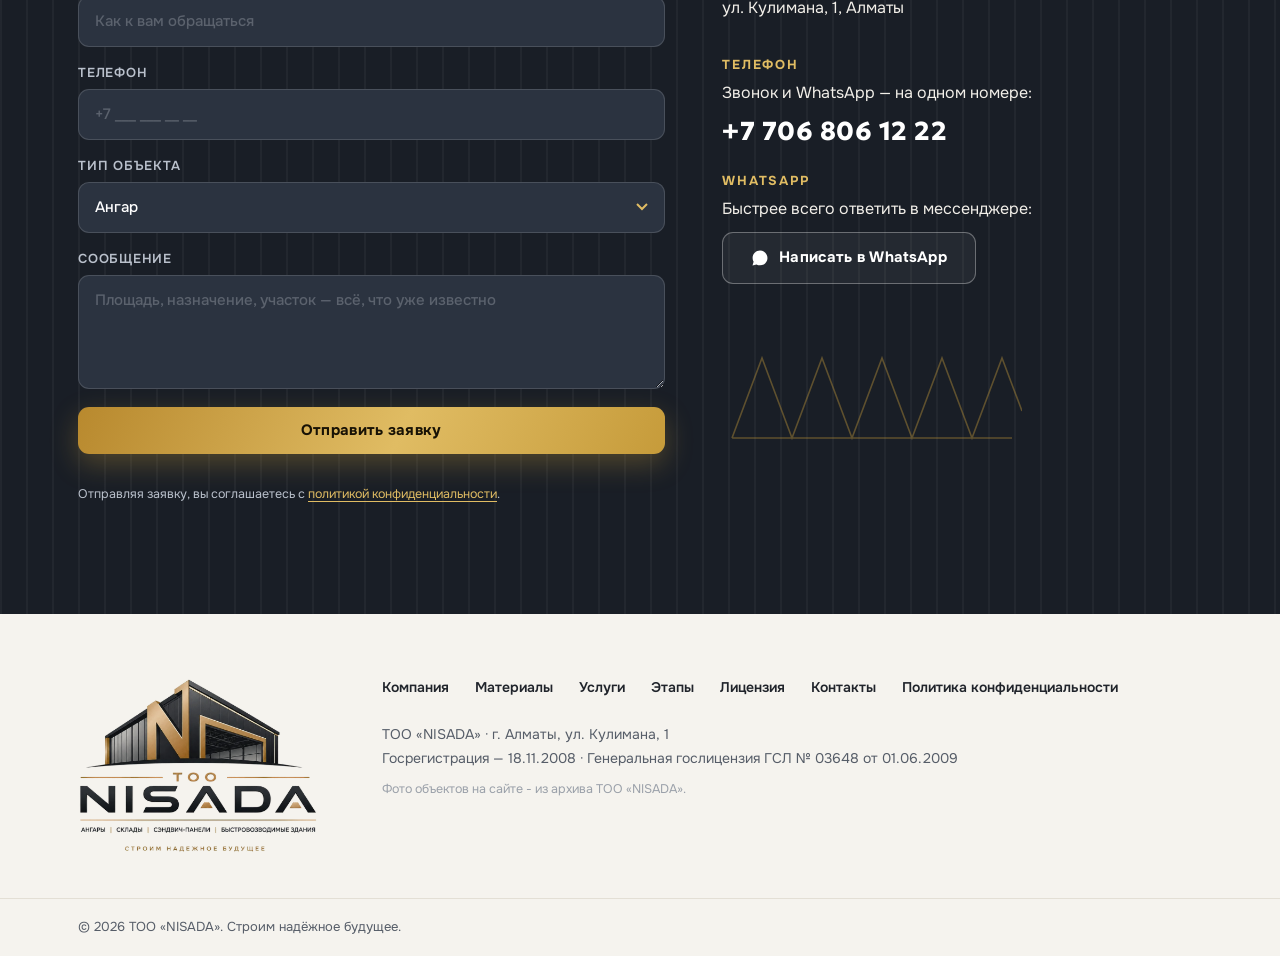
==== commit 5ca00c0c: "Конверсии Google Ads AW-18442003771 - Глобальный тег gtag.js в head index.html и privacy.html - Звон" ====
--- a/index.html
+++ b/index.html
@@ -24,7 +24,7 @@
 <link rel="preconnect" href="https://fonts.googleapis.com">
 <link rel="preconnect" href="https://fonts.gstatic.com" crossorigin>
 <link href="https://fonts.googleapis.com/css2?family=Geologica:wght@300;500;600;700;800&family=Onest:wght@400;500;600;700&display=swap" rel="stylesheet">
-<link rel="stylesheet" href="styles.css?v=20260910-3">
+<link rel="stylesheet" href="styles.css?v=20260910-4">
 <script type="application/ld+json">
 {
   "@context": "https://schema.org",
@@ -45,6 +45,30 @@
   "knowsAbout": ["ангары", "склады", "сэндвич-панели", "быстровозводимые здания", "металлокаркас", "монолитный железобетон", "кирпичная кладка", "коммерческие здания", "офисные здания"]
 }
 </script>
+<!-- Google tag (gtag.js) - Google Ads AW-18442003771 -->
+<script async src="https://www.googletagmanager.com/gtag/js?id=AW-18442003771"></script>
+<script>
+  window.dataLayer = window.dataLayer || [];
+  function gtag(){dataLayer.push(arguments);}
+  gtag('js', new Date());
+  gtag('config', 'AW-18442003771');
+
+  /* Конверсия «Интерактивные номера телефонов». Сниппет Google возвращает false и
+     уводит на url в event_callback; у нас ссылки tel: обрабатываются слушателем в
+     script.js без preventDefault - переход к звонку не должен ждать ответа Google. */
+  function gtag_report_conversion(url) {
+    var callback = function () {
+      if (typeof(url) != 'undefined') { window.location = url; }
+    };
+    gtag('event', 'conversion', {
+      'send_to': 'AW-18442003771/rVHuCJO5hPMcELvK6tlE',
+      'value': 1.0,
+      'currency': 'USD',
+      'event_callback': callback
+    });
+    return false;
+  }
+</script>
 </head>
 <body>
 
@@ -556,6 +580,6 @@
   </div>
 </div>
 
-<script src="script.js?v=20260910-3" defer></script>
+<script src="script.js?v=20260910-4" defer></script>
 </body>
 </html>
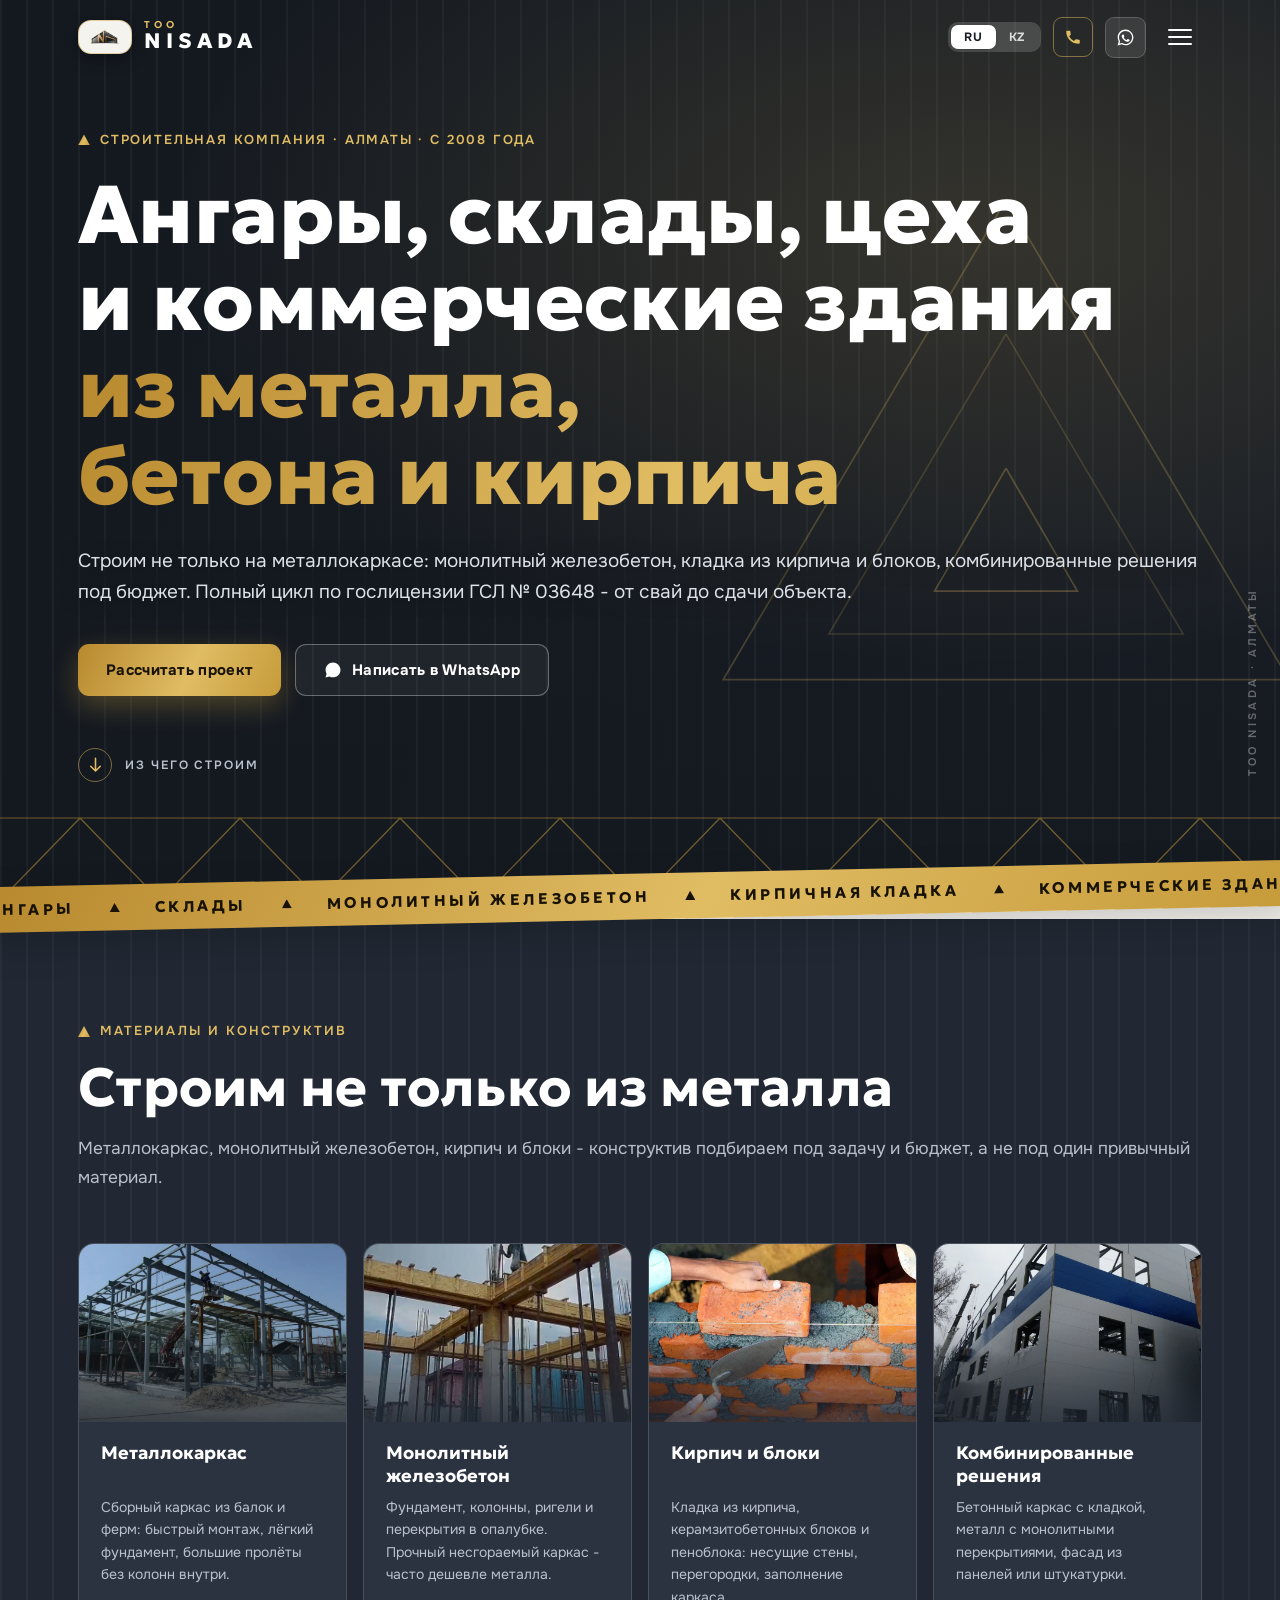
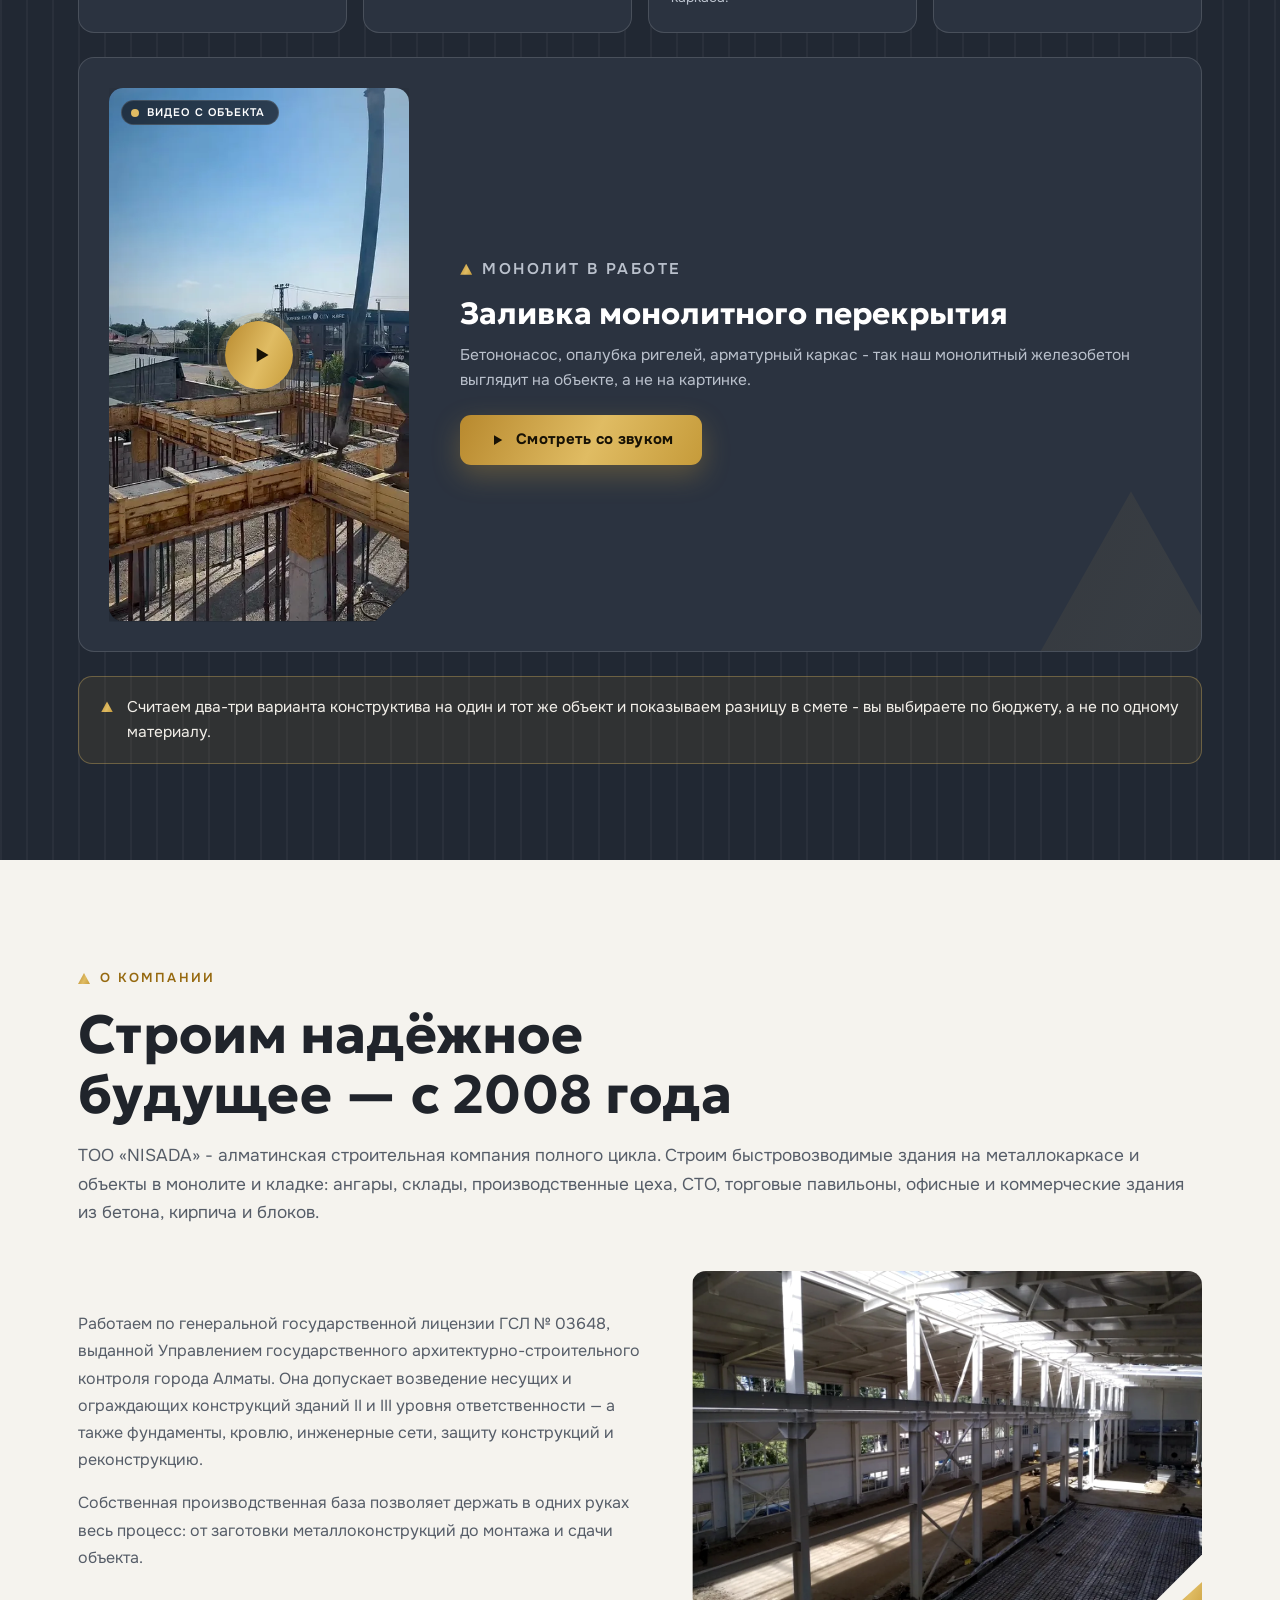
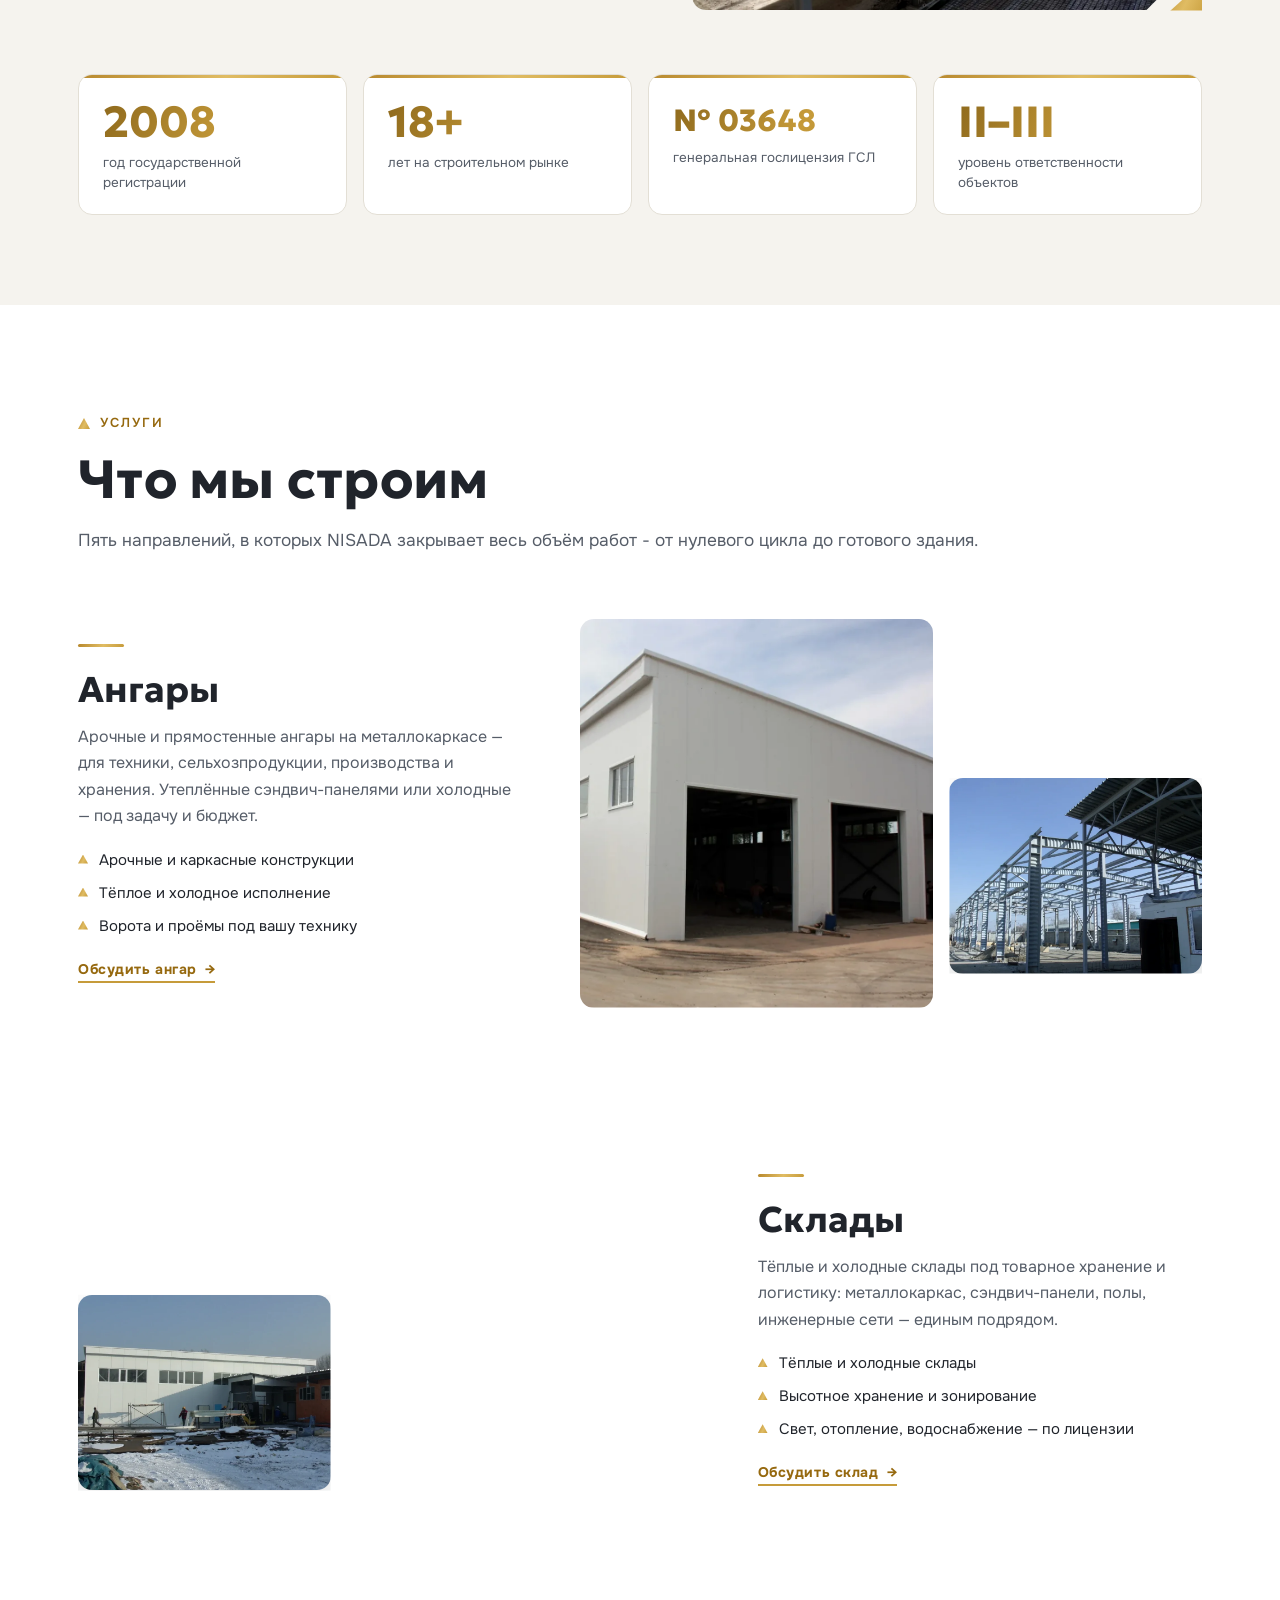
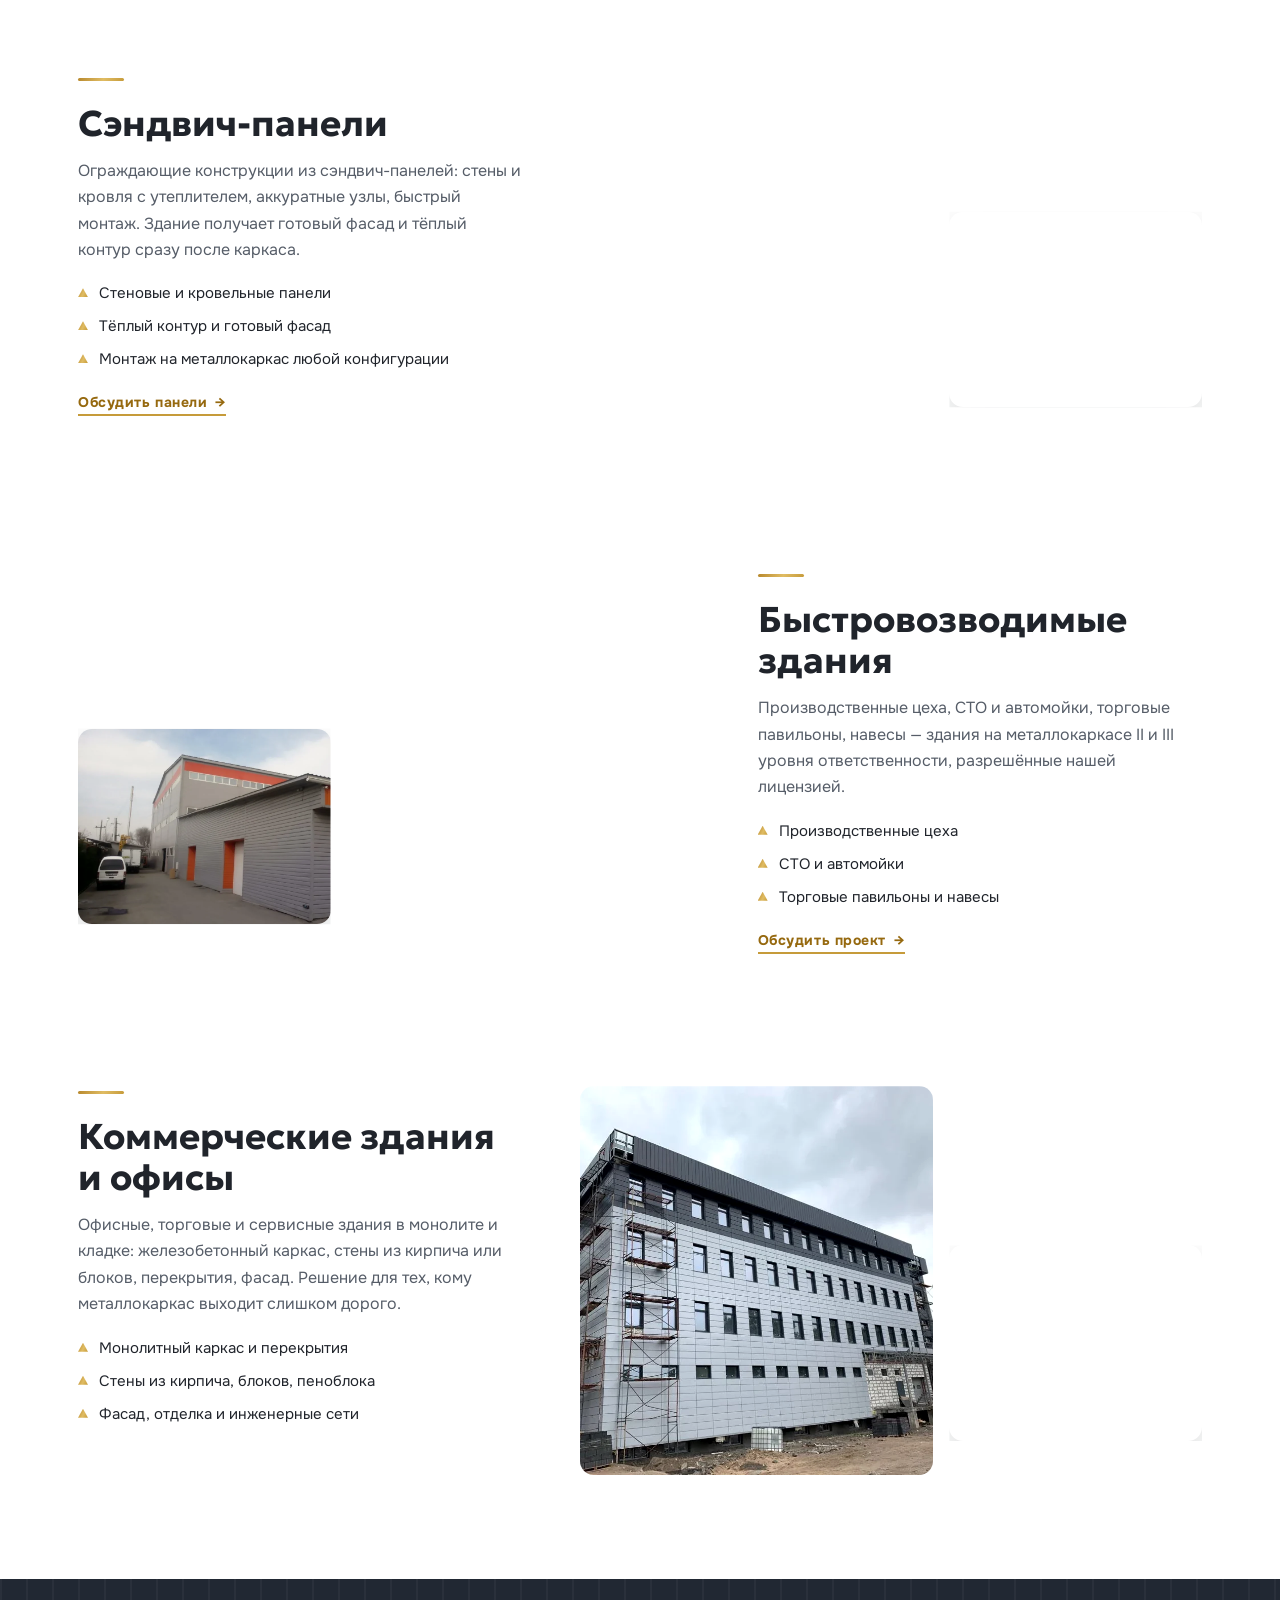
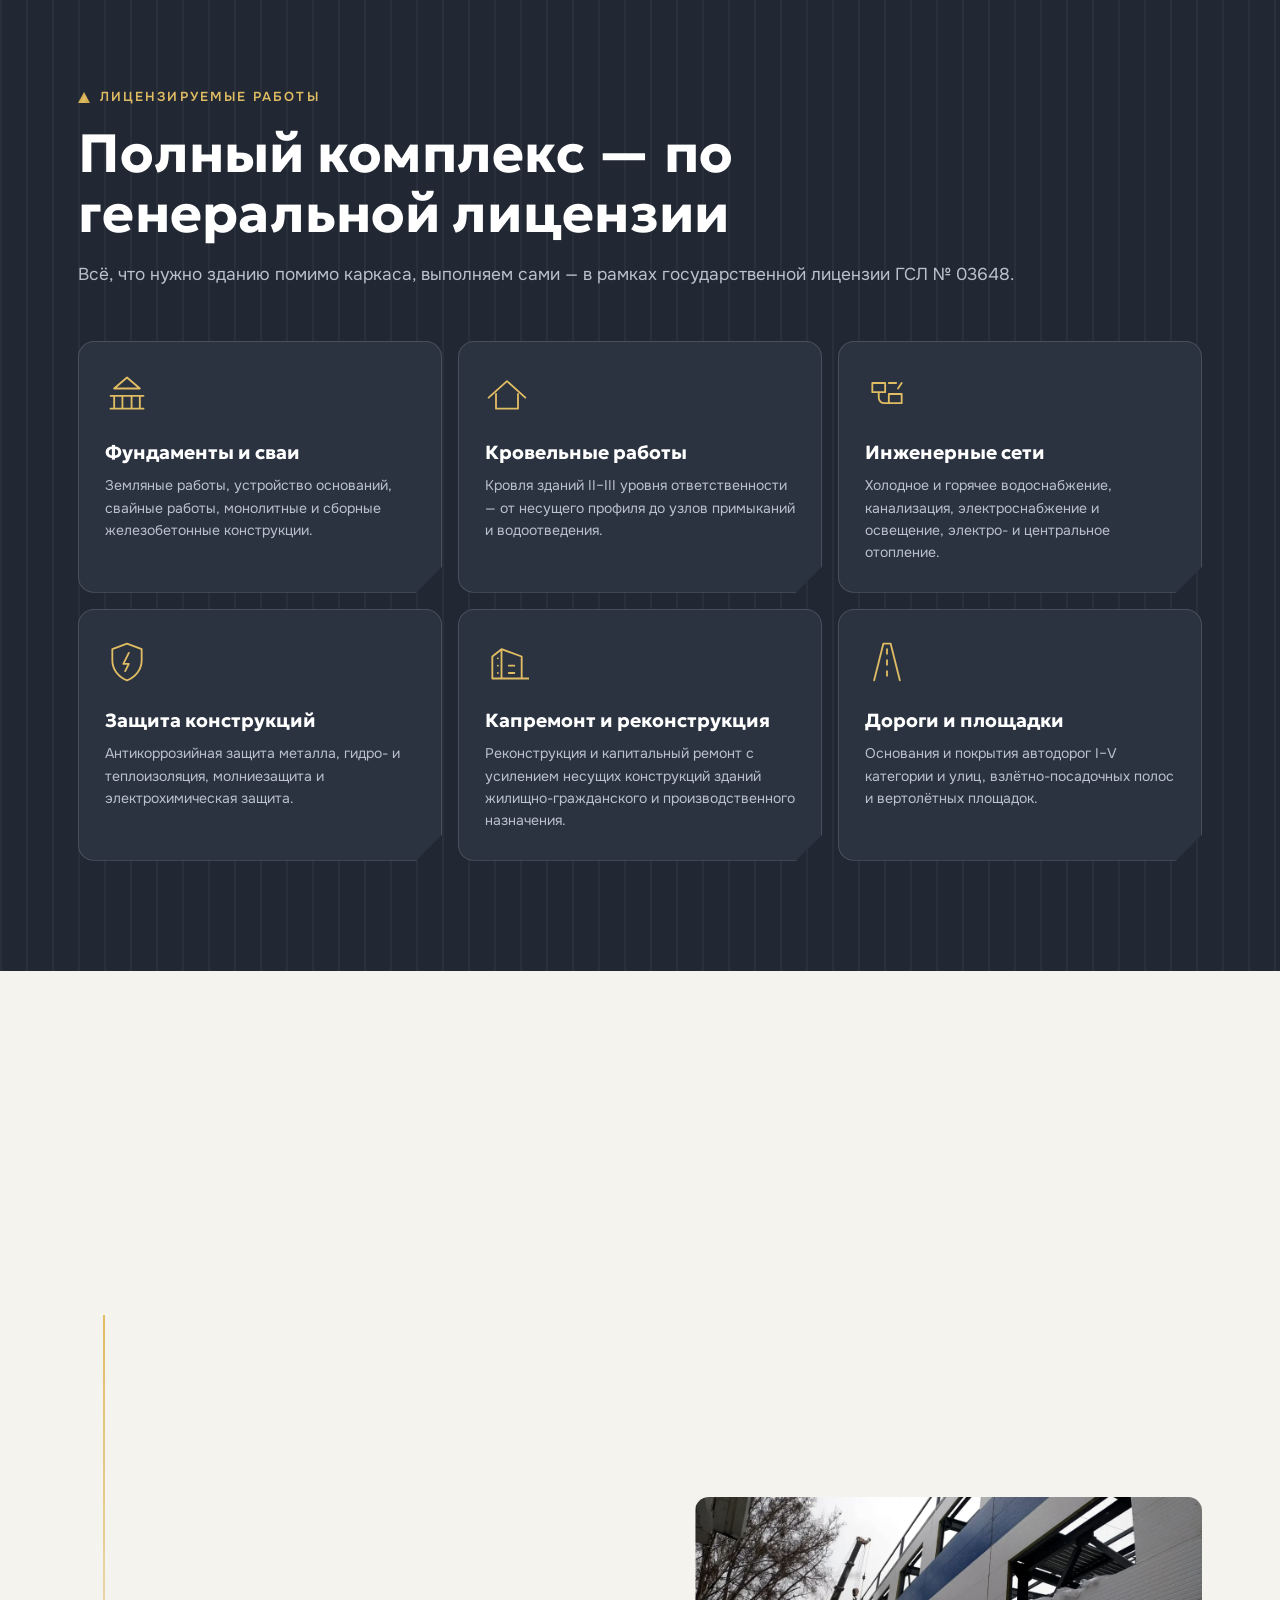
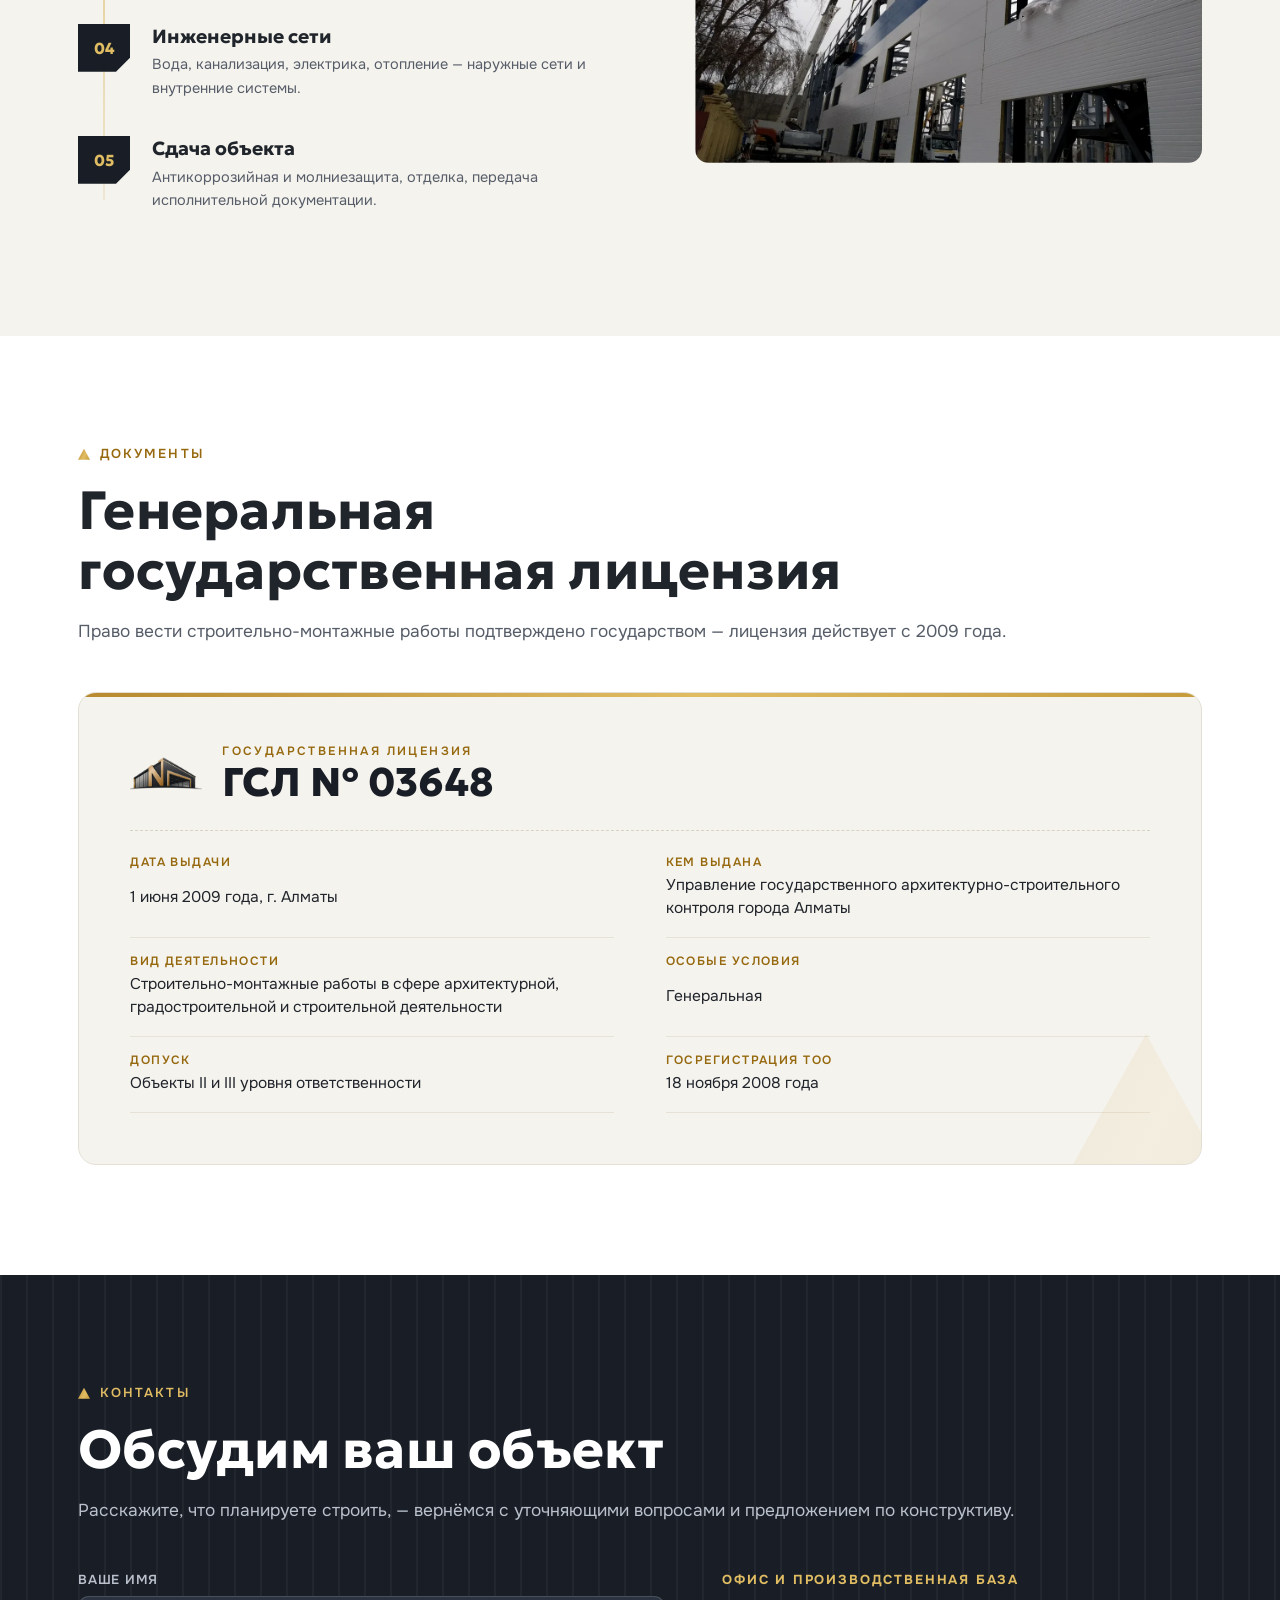
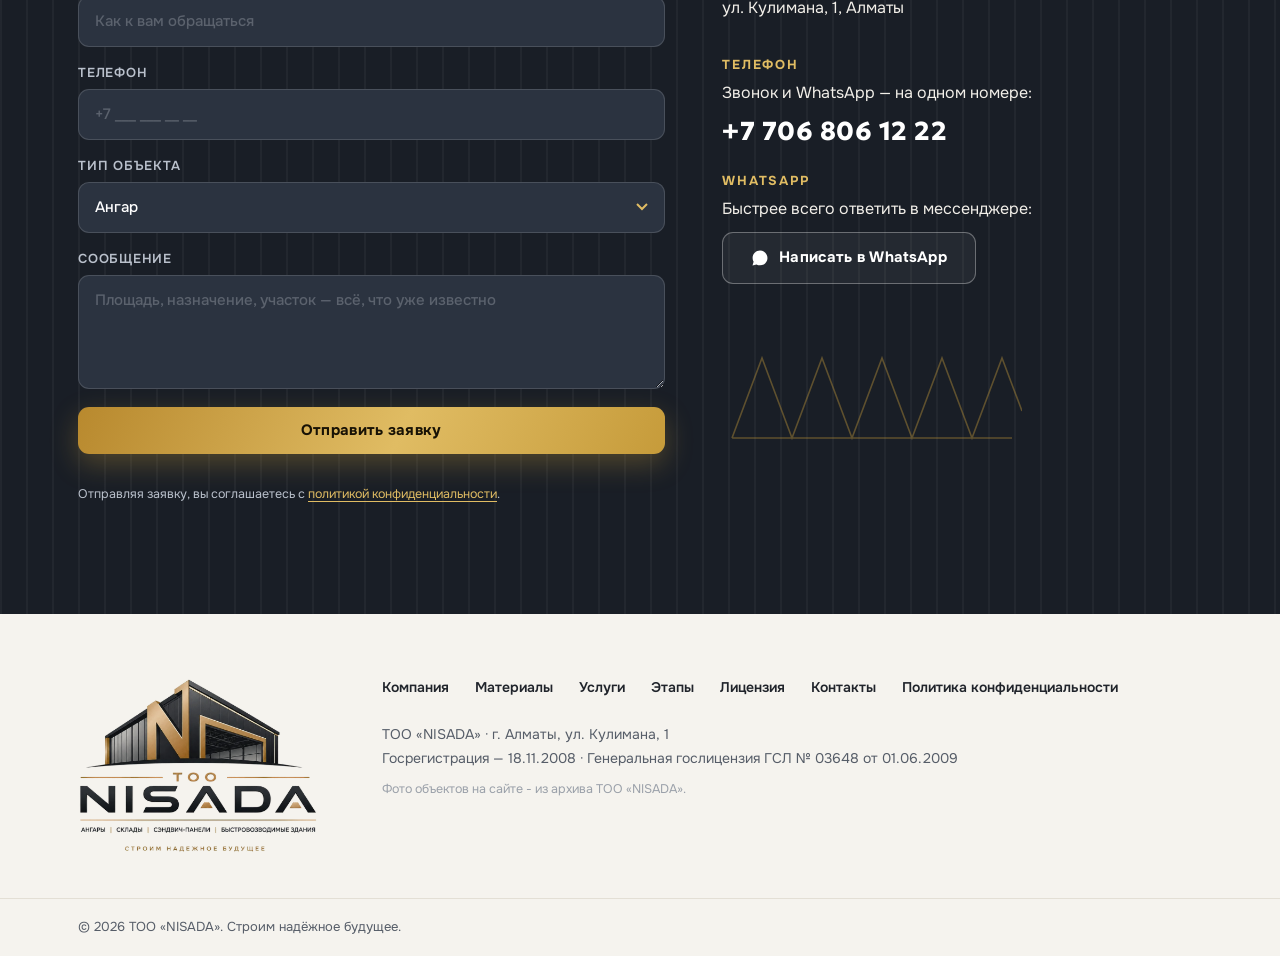
==== commit c50da431: "Казахские тексты вынесены в assets/lang и грузятся только по выбору KZ Проверка Google Ads видит на " ====
--- a/index.html
+++ b/index.html
@@ -8,7 +8,6 @@
 <meta name="theme-color" content="#191E26">
 <link rel="canonical" href="https://nisada.kz/">
 <link rel="alternate" hreflang="ru" href="https://nisada.kz/">
-<link rel="alternate" hreflang="kk" href="https://nisada.kz/?lang=kk">
 <link rel="alternate" hreflang="x-default" href="https://nisada.kz/">
 <meta property="og:type" content="website">
 <meta property="og:locale" content="ru_RU">
@@ -24,7 +23,7 @@
 <link rel="preconnect" href="https://fonts.googleapis.com">
 <link rel="preconnect" href="https://fonts.gstatic.com" crossorigin>
 <link href="https://fonts.googleapis.com/css2?family=Geologica:wght@300;500;600;700;800&family=Onest:wght@400;500;600;700&display=swap" rel="stylesheet">
-<link rel="stylesheet" href="styles.css?v=20260910-4">
+<link rel="stylesheet" href="styles.css?v=20260914-1">
 <script type="application/ld+json">
 {
   "@context": "https://schema.org",
@@ -92,7 +91,7 @@
     <div class="hdr-right">
       <div class="lang" role="group" aria-label="Язык сайта">
         <button type="button" data-lang="ru" class="is-active" aria-pressed="true" lang="ru">RU</button>
-        <button type="button" data-lang="kk" aria-pressed="false" lang="kk">KZ</button>
+        <button type="button" data-lang="kk" aria-pressed="false">KZ</button>
       </div>
       <a class="tel-btn" href="tel:+77068061222" aria-label="Позвонить +7 706 806 12 22" data-i18n-aria="ct.telaria">
         <svg viewBox="0 0 24 24" width="18" height="18" aria-hidden="true"><path fill="currentColor" d="M6.62 10.79a15.05 15.05 0 0 0 6.59 6.59l2.2-2.2a1 1 0 0 1 1.02-.24c1.12.37 2.33.57 3.57.57a1 1 0 0 1 1 1V20a1 1 0 0 1-1 1C10.4 21 3 13.6 3 4.5a1 1 0 0 1 1-1h3.5a1 1 0 0 1 1 1c0 1.24.2 2.45.57 3.57a1 1 0 0 1-.25 1.02l-2.2 2.2Z"/></svg>
@@ -580,6 +579,6 @@
   </div>
 </div>
 
-<script src="script.js?v=20260910-4" defer></script>
+<script src="script.js?v=20260914-1" defer></script>
 </body>
 </html>
